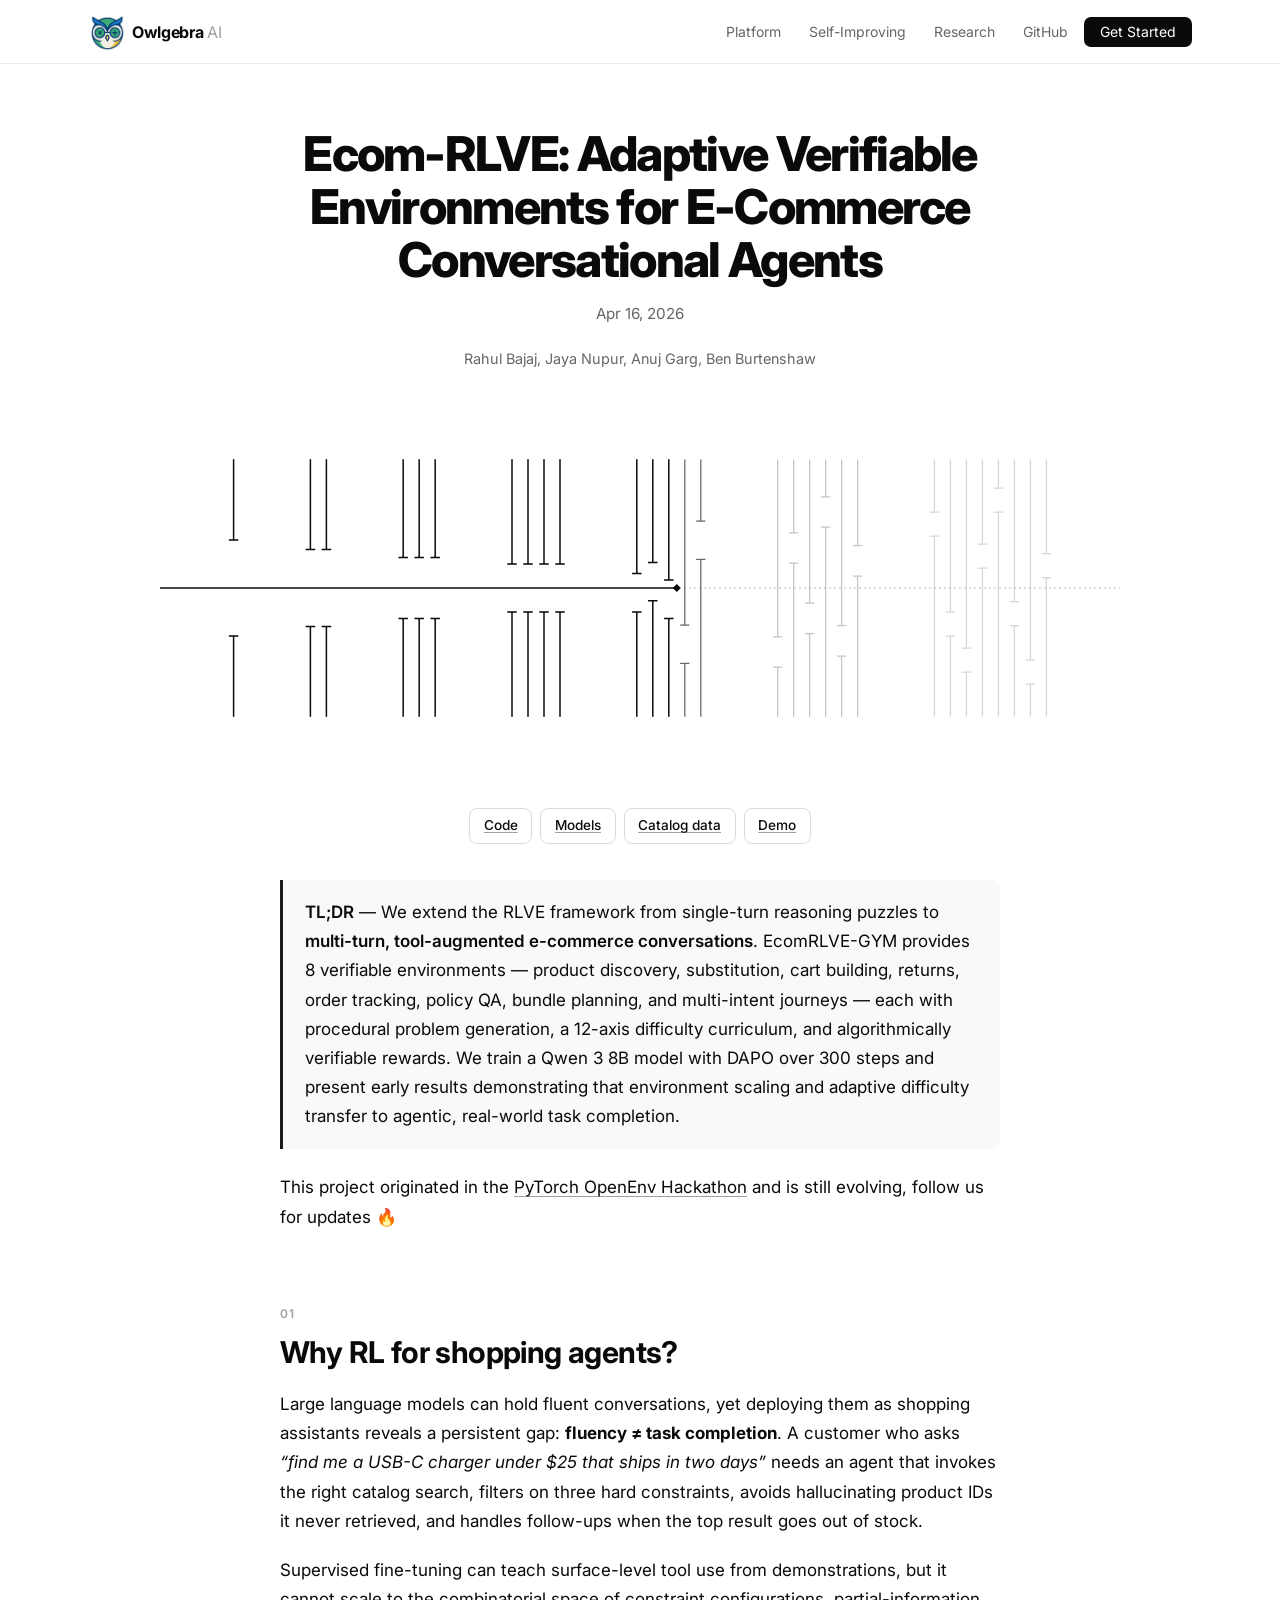
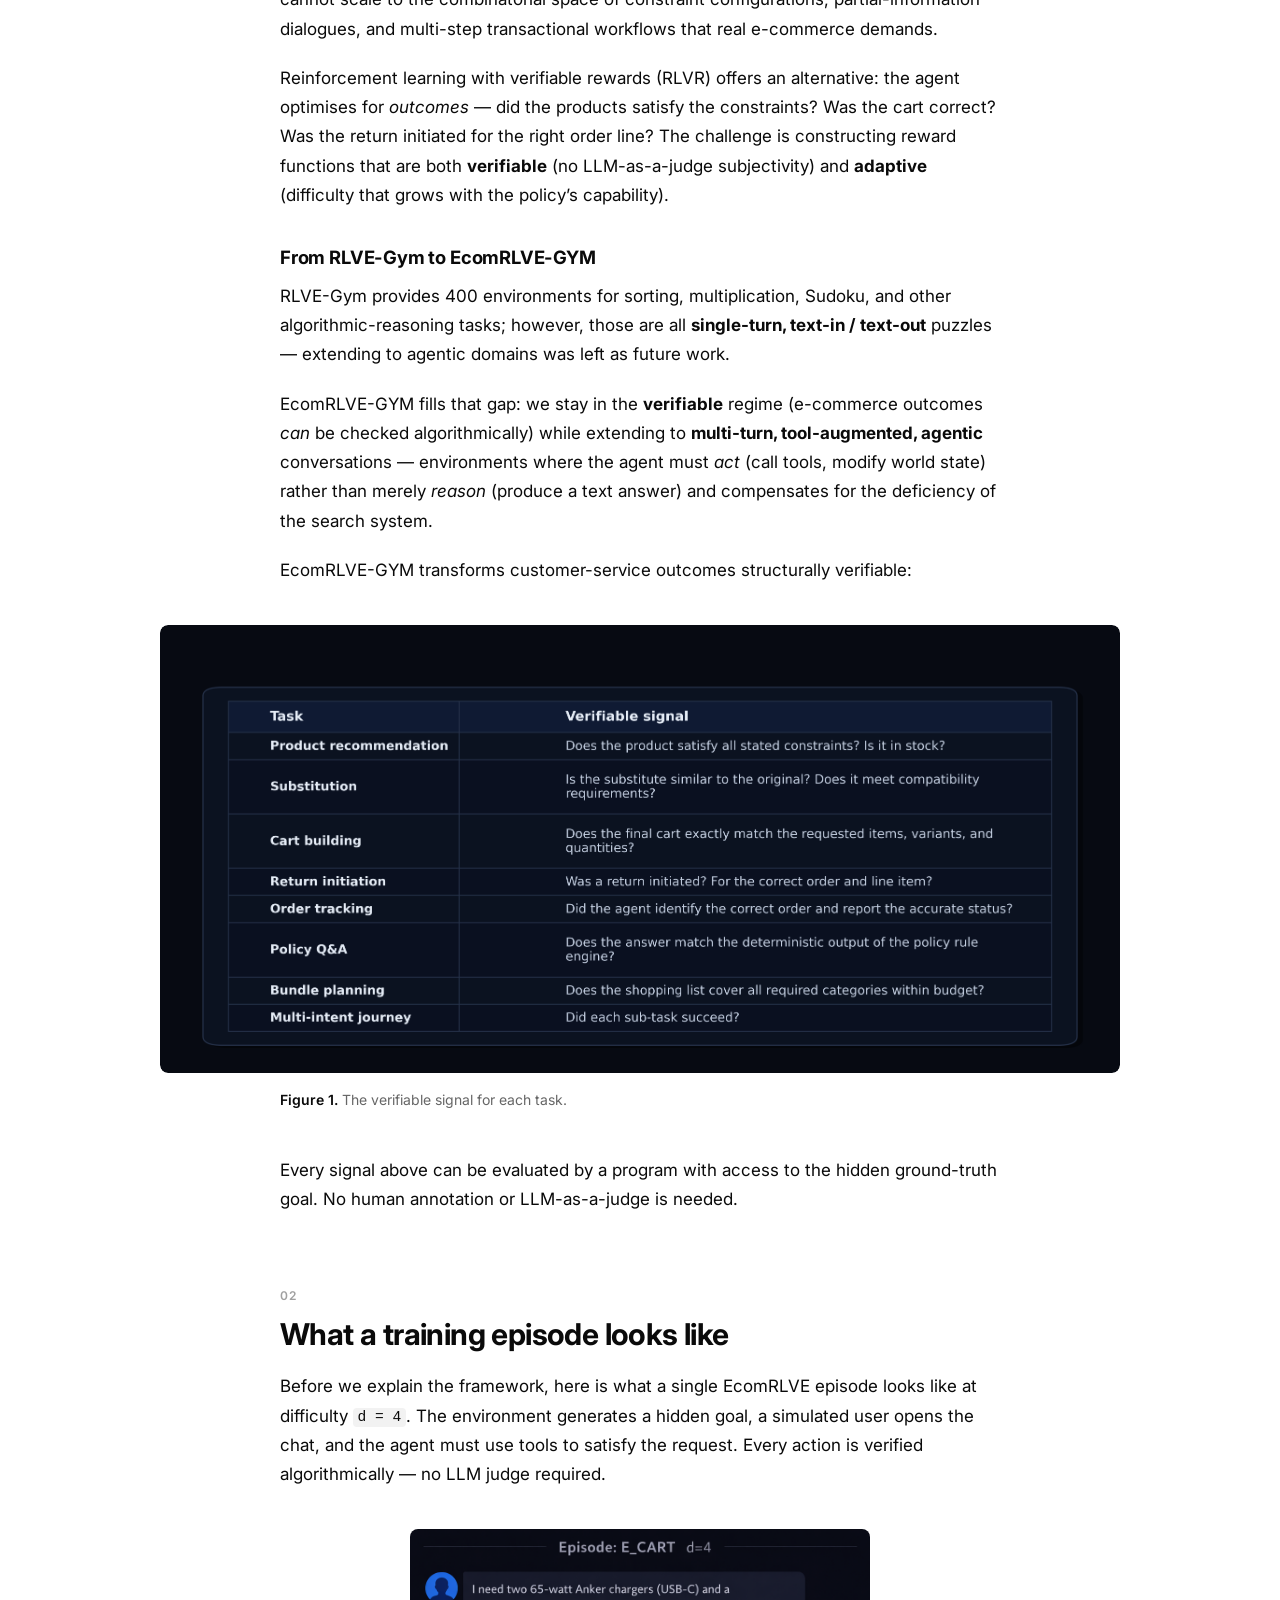
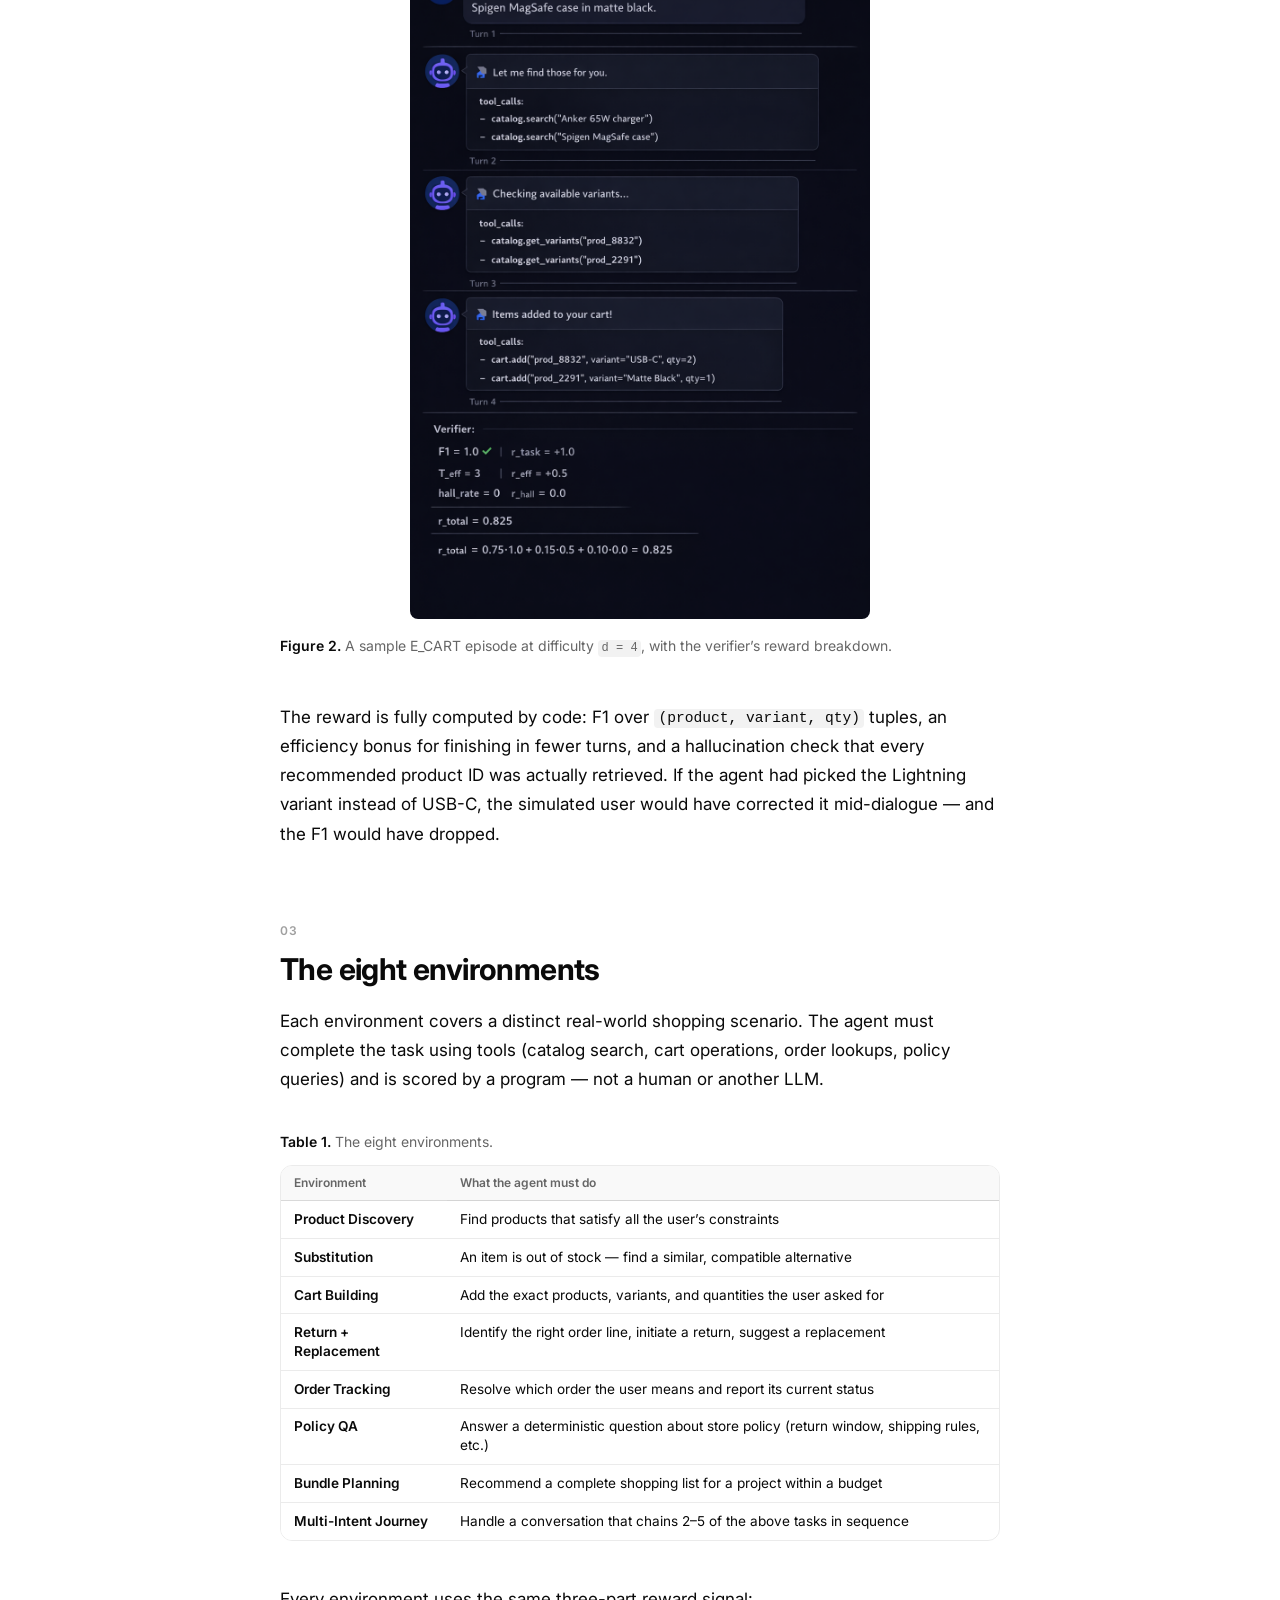
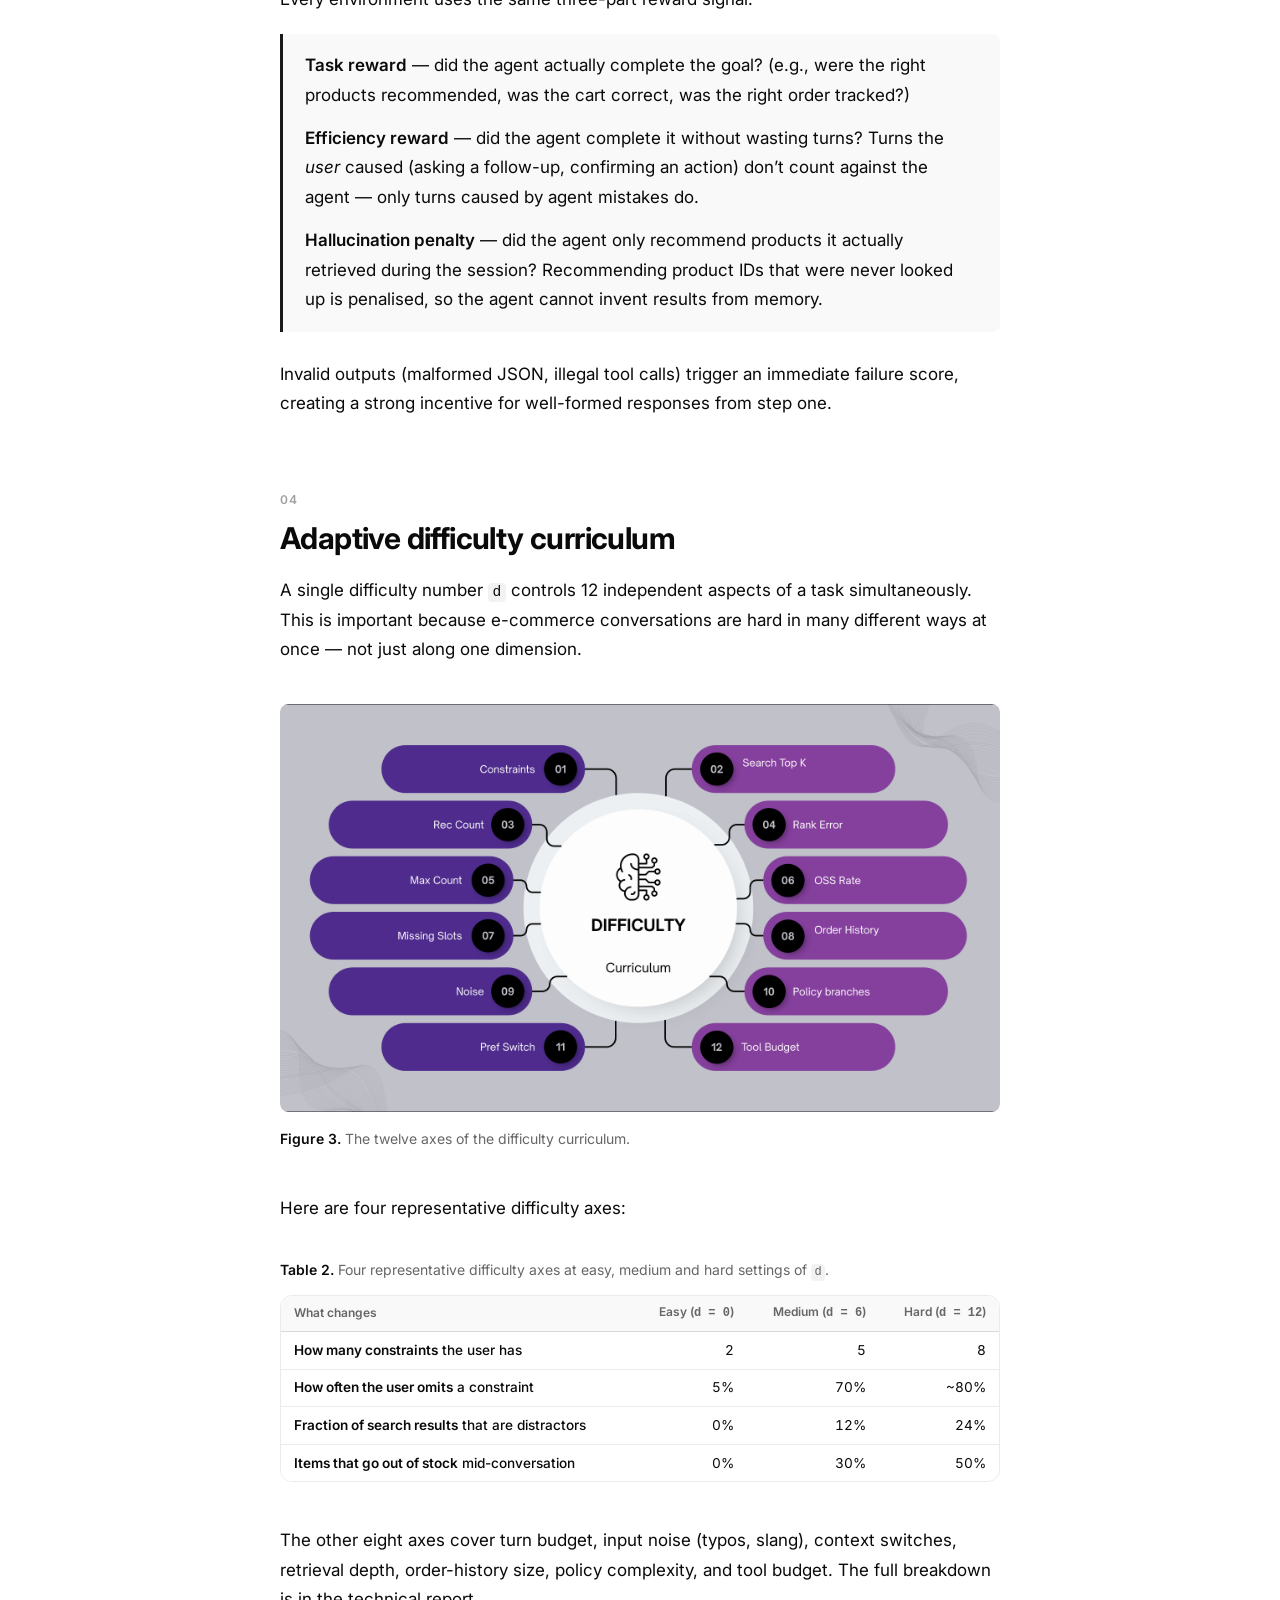
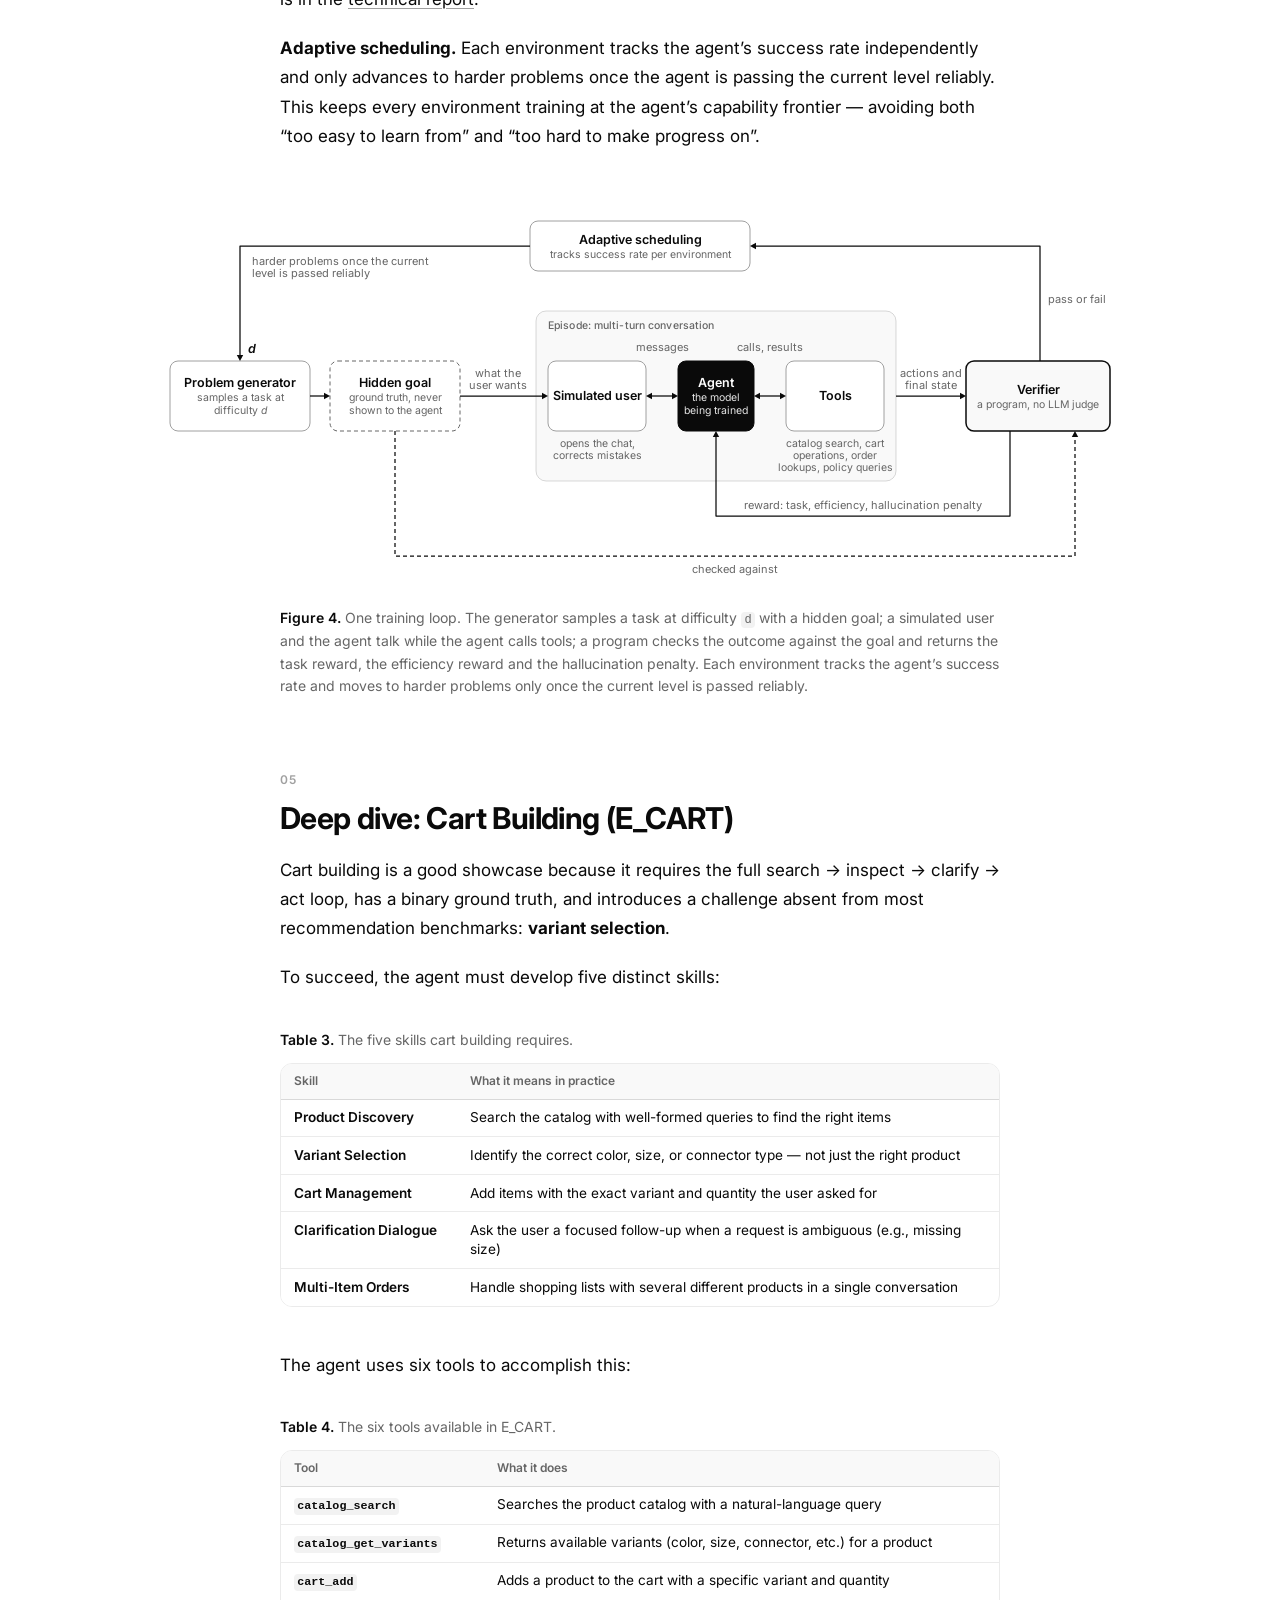
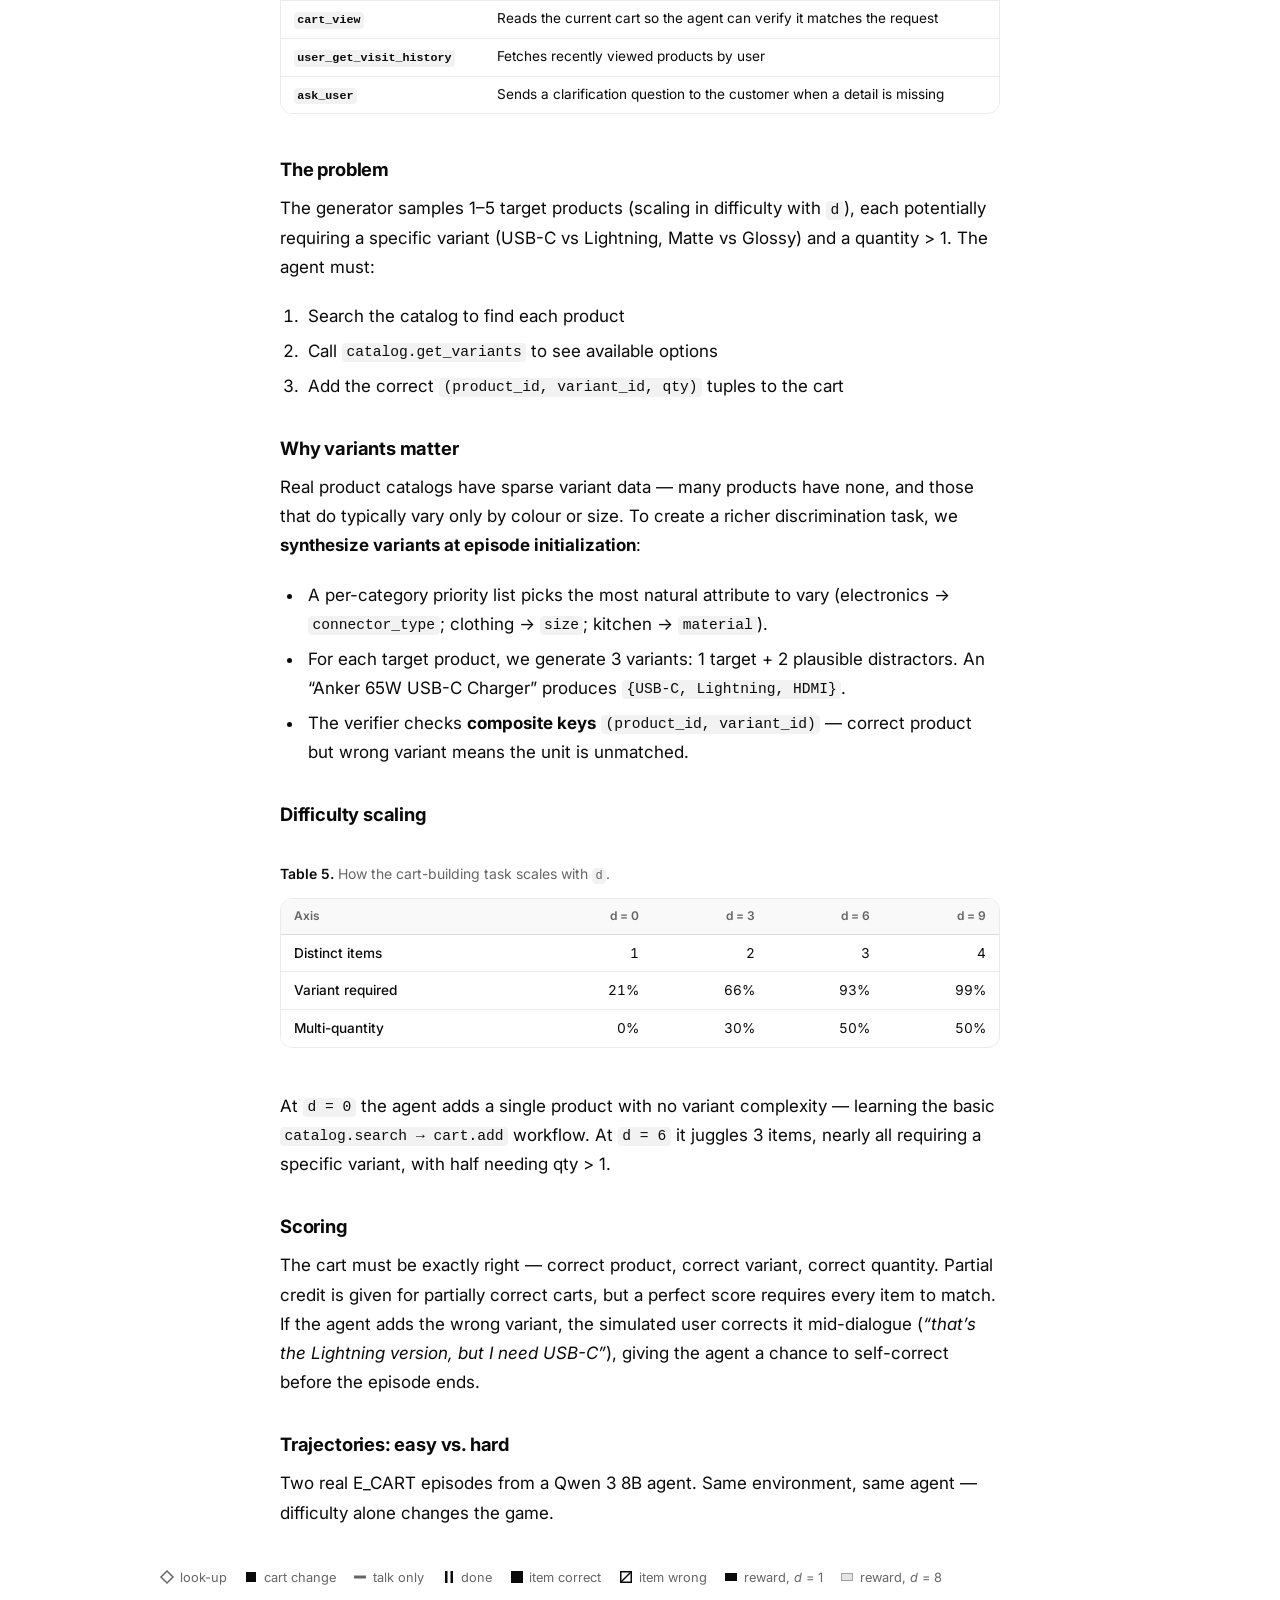
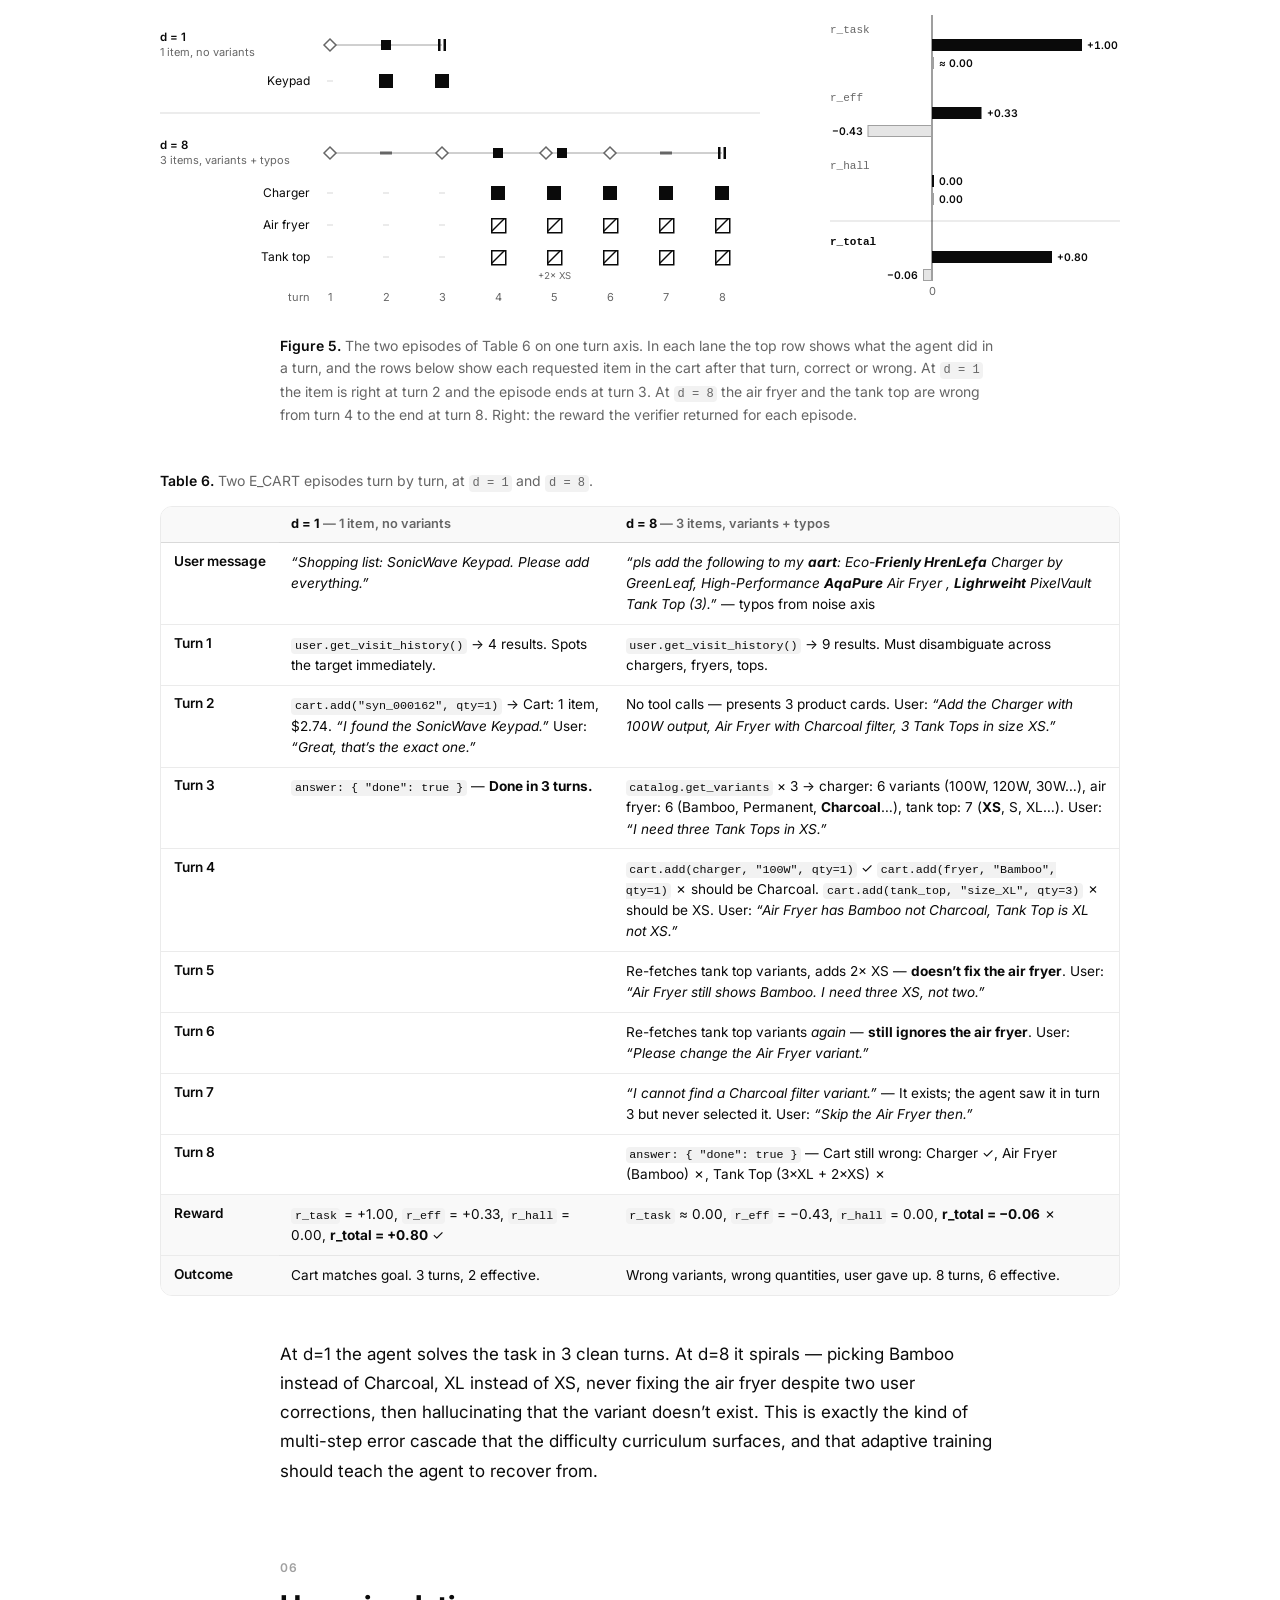
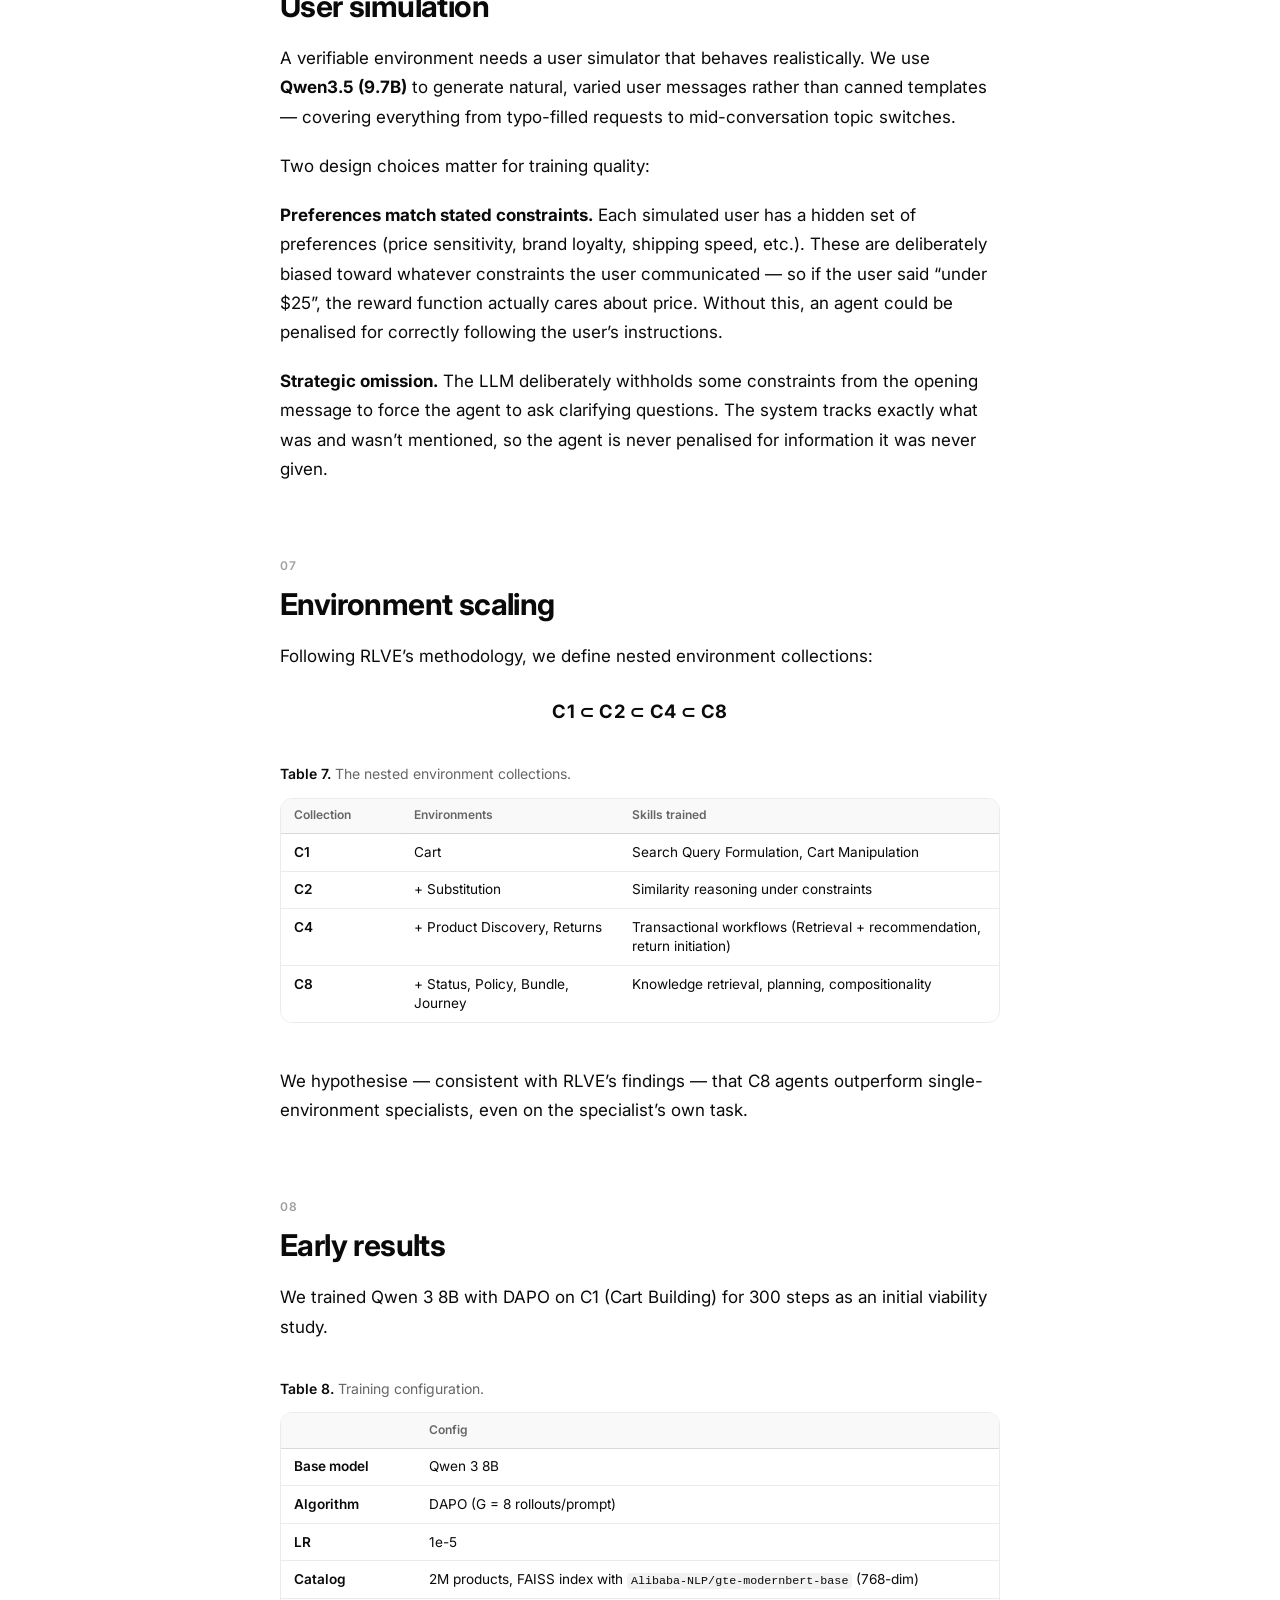
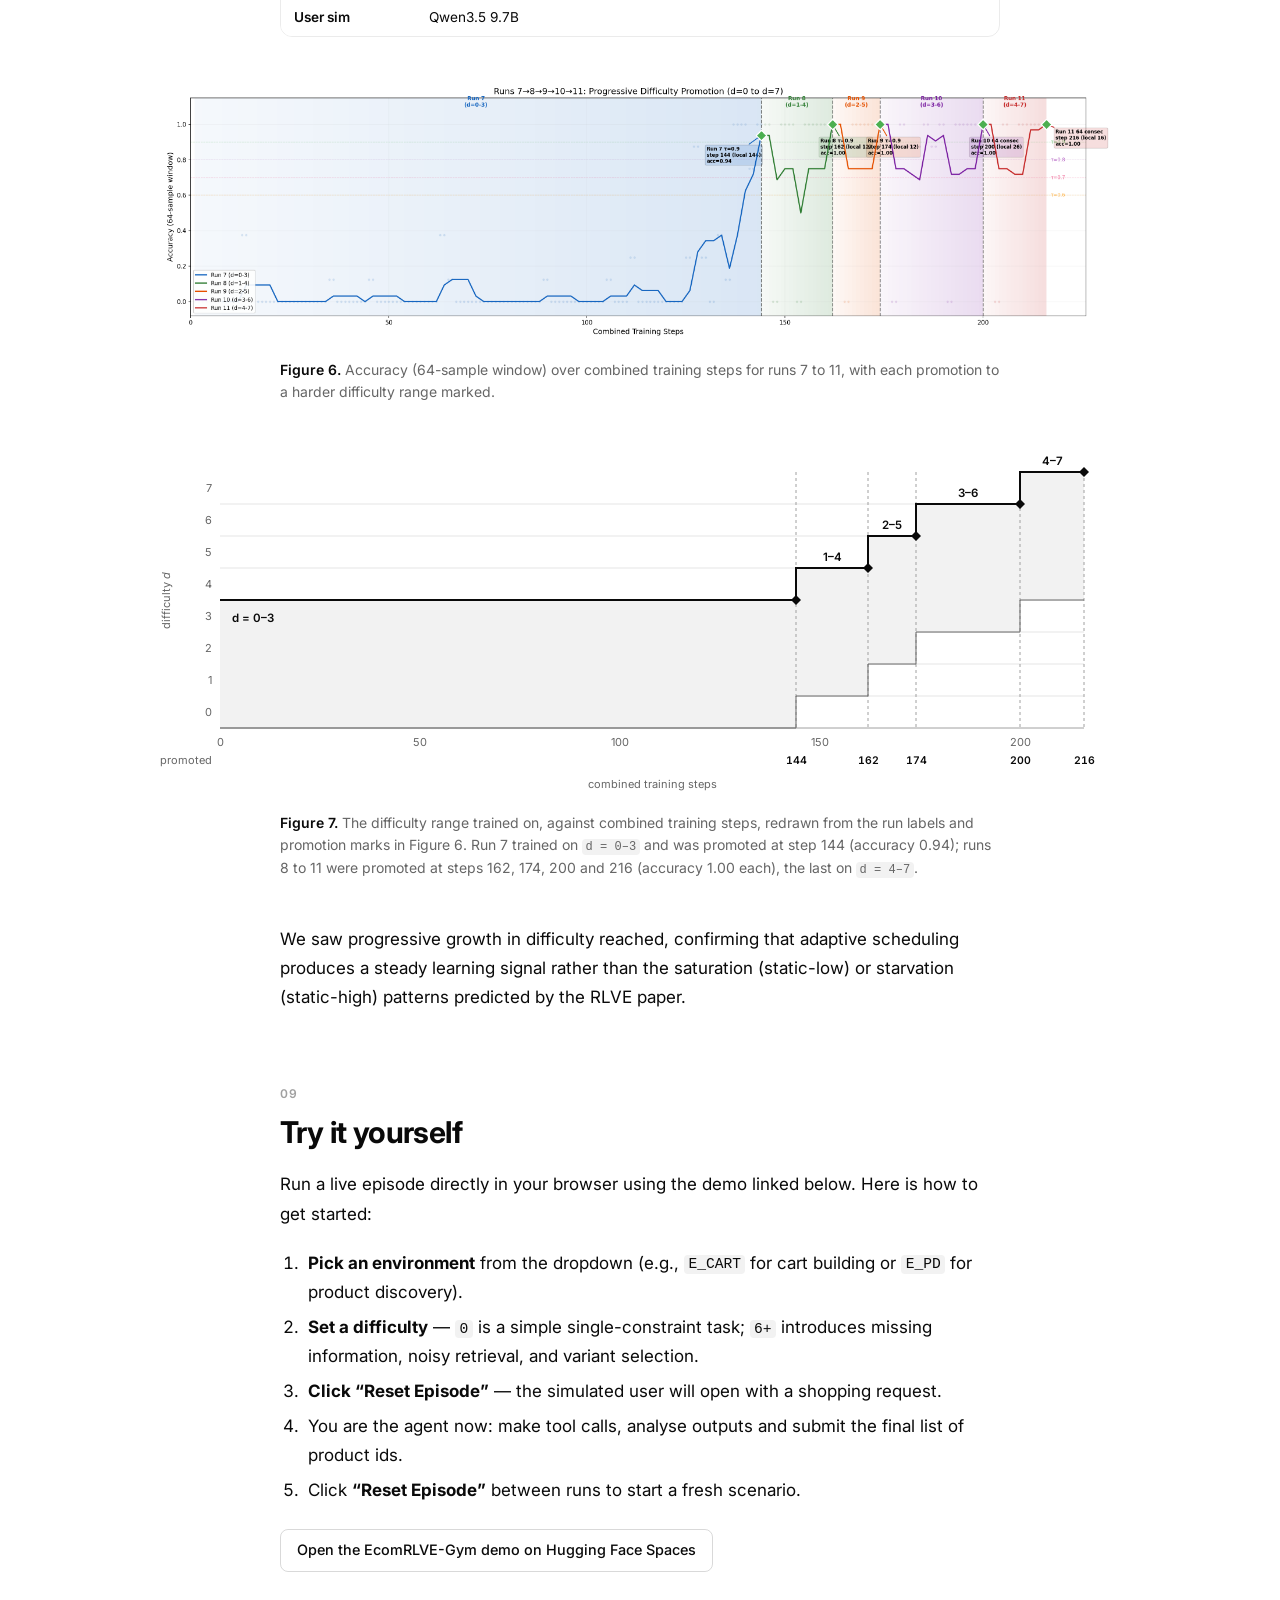
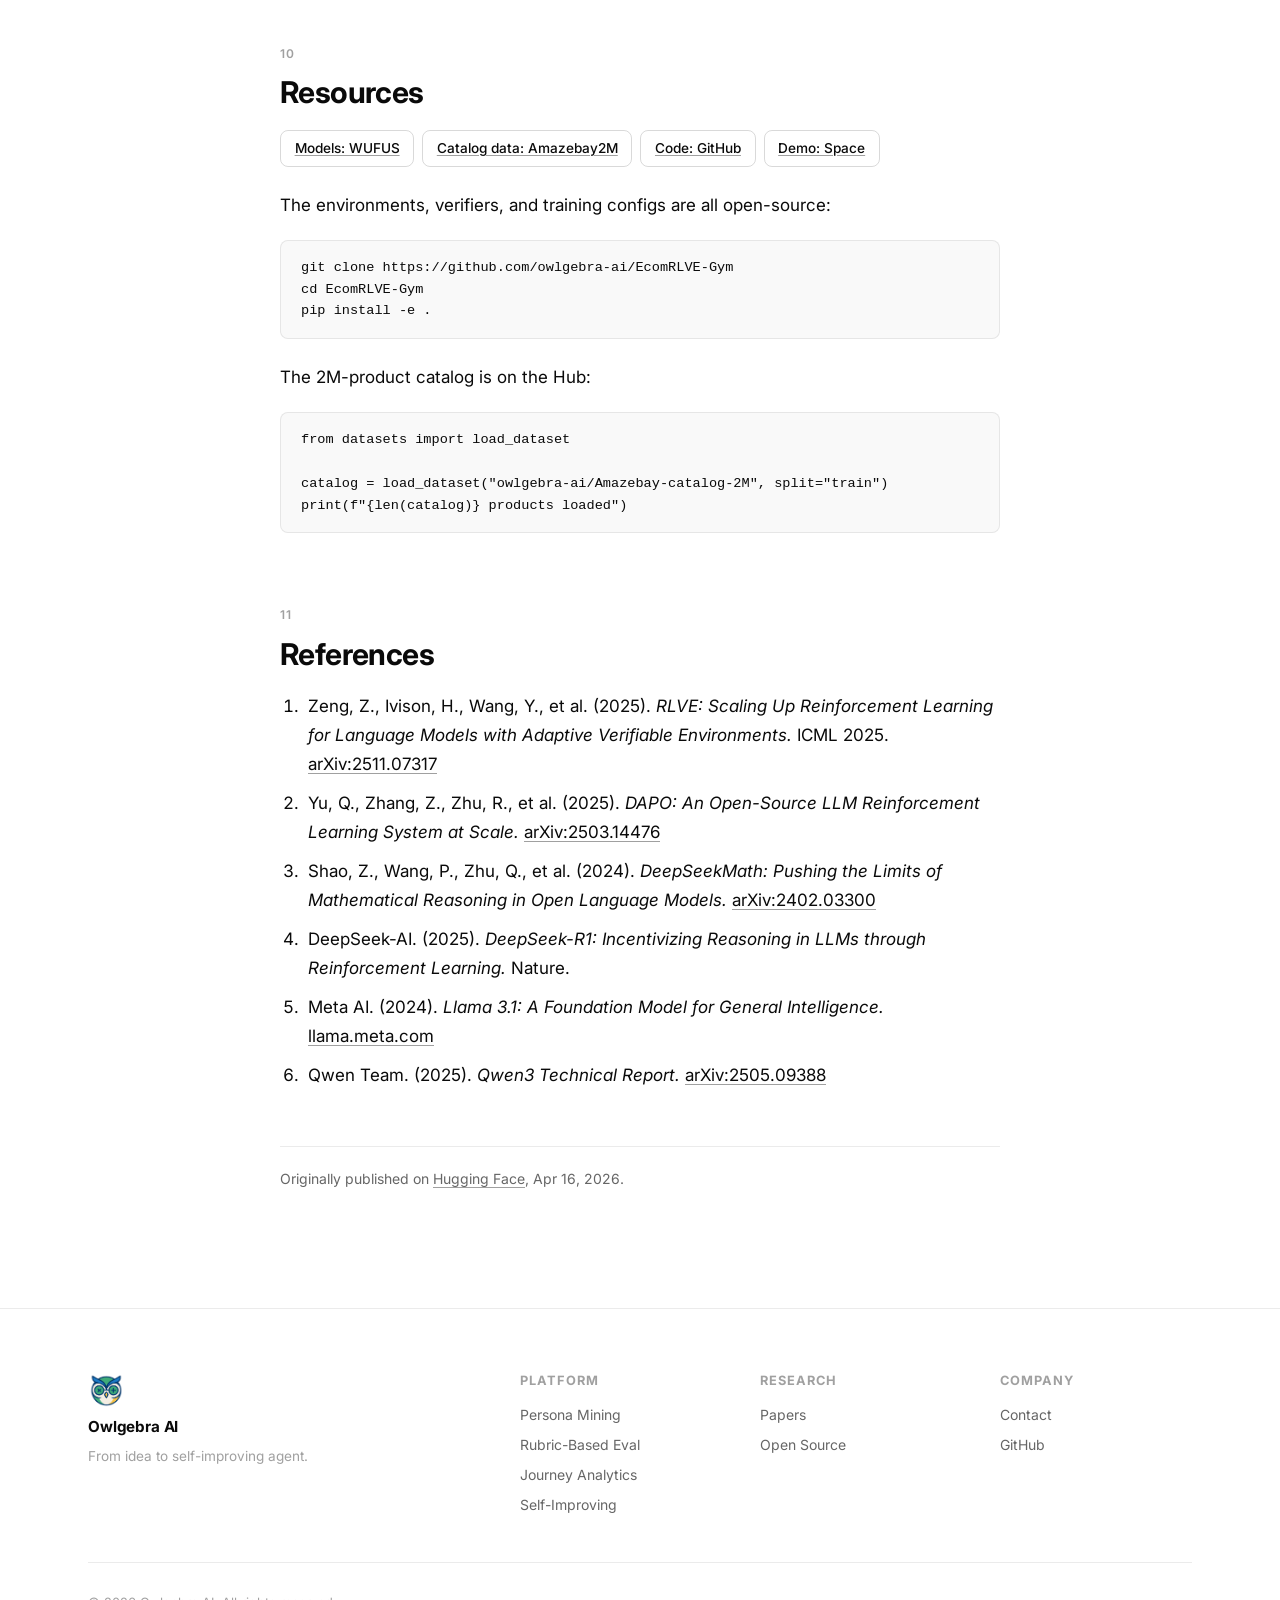
==== blog/ecom-rlve/index.html @ 2197d969 "Add posts for RexBERT, RexRerankers and Ecom-RLVE The three articles previously published on Hugging" ====
<!DOCTYPE html>
<html lang="en">
<head>
  <meta charset="UTF-8" />
  <meta name="viewport" content="width=device-width, initial-scale=1.0" />
  <title>Ecom-RLVE: Adaptive Verifiable Environments for E-Commerce Conversational Agents · Owlgebra AI</title>
  <meta name="description" content="EcomRLVE-GYM extends the RLVE framework to multi-turn, tool-augmented e-commerce conversations: 8 verifiable environments, each with procedural problem generation, a 12-axis difficulty curriculum, and algorithmically verifiable rewards." />
  <link rel="canonical" href="https://owlgebra.ai/blog/ecom-rlve/" />
  <meta property="og:type" content="article" />
  <meta property="og:site_name" content="Owlgebra AI" />
  <meta property="og:title" content="Ecom-RLVE: Adaptive Verifiable Environments for E-Commerce Conversational Agents" />
  <meta property="og:description" content="EcomRLVE-GYM extends the RLVE framework to multi-turn, tool-augmented e-commerce conversations: 8 verifiable environments, each with procedural problem generation, a 12-axis difficulty curriculum, and algorithmically verifiable rewards." />
  <meta property="og:url" content="https://owlgebra.ai/blog/ecom-rlve/" />
  <meta property="og:image" content="https://owlgebra.ai/assets/logo.png" />
  <meta property="article:published_time" content="2026-04-16" />
  <meta name="twitter:card" content="summary" />
  <meta name="author" content="Rahul Bajaj, Jaya Nupur, Anuj Garg, Ben Burtenshaw" />
  <link rel="preconnect" href="https://fonts.googleapis.com" />
  <link rel="preconnect" href="https://fonts.gstatic.com" crossorigin />
  <link href="https://fonts.googleapis.com/css2?family=Inter:wght@300;400;500;600;700&amp;display=swap" rel="stylesheet" />
  <link rel="stylesheet" href="../../css/style.css" />
  <link rel="stylesheet" href="../../css/post.css" />
  <link rel="stylesheet" href="post.css" />
</head>
<body class="post-page">

  <nav class="nav" id="nav">
    <div class="nav__inner">
      <a href="../../" class="nav__logo" aria-label="Owlgebra AI home">
        <img src="../../assets/logo.png" alt="Owlgebra AI" class="nav__logo-img" />
        <span class="nav__logo-text">Owlgebra <span class="nav__logo-accent">AI</span></span>
      </a>
      <button class="nav__toggle" id="navToggle" aria-label="Toggle navigation" aria-expanded="false">
        <span></span><span></span><span></span>
      </button>
      <ul class="nav__links" id="navLinks">
        <li><a href="../../#platform">Platform</a></li>
        <li><a href="../../#self-improving">Self-Improving</a></li>
        <li><a href="../../#research">Research</a></li>
        <li><a href="https://github.com/owlgebra-ai" target="_blank" rel="noopener">GitHub</a></li>
        <li><a href="../../#contact" class="nav__cta">Get Started</a></li>
      </ul>
    </div>
  </nav>

  <main class="post" id="top">
    <header class="post__header post__header--lead">
      <h1 class="post__title">Ecom-RLVE: Adaptive Verifiable Environments for E-Commerce Conversational Agents</h1>
      <p class="post__date">Apr 16, 2026</p>
      <p class="post__byline">Rahul Bajaj, Jaya Nupur, Anuj Garg, Ben Burtenshaw</p>
    </header>

    <div class="post-cover wide"><svg class="cover-svg cover-svg--wide" viewBox="0 0 1200 460" role="img" aria-label="Artwork: a thread runs through a row of gates, each a set of pins with one gap. It has passed the gates whose gaps all line up and is stopped at the first pin of the next gate that does not. The gates ahead have more pins and narrower gaps." data-layout="{&quot;line&quot;:230,&quot;top&quot;:70,&quot;bottom&quot;:390,&quot;s&quot;:20,&quot;sep&quot;:96,&quot;cap&quot;:5,&quot;tip&quot;:5,&quot;lo&quot;:110,&quot;hi&quot;:350,&quot;home&quot;:596,&quot;play&quot;:4,&quot;n&quot;:[1,2,3,4,5,6,8,10,12],&quot;g&quot;:[120,96,76,60,48,38,30,24,20],&quot;gates&quot;:[[230],[230,230],[230,230,230],[230,230,230,230],[236,222,244,300,172],[310,180,268,135,296,196],[150,275,320,190,120,262,335,202],[300,160,250,120,330,195,280,140,315,175]],&quot;fade&quot;:[0.6,0.42,0.28,0.2],&quot;seed&quot;:7}"><defs><clipPath id="gt-clip-wide"><rect width="1200" height="460"/></clipPath></defs><g clip-path="url(#gt-clip-wide)"><g class="gt-scene"><path class="gt-ahead" d="M655,230H1200"/><g class="gt-gates"><g class="gt-gate"><path class="gt-pin gt-pin--passed" d="M92,70V170M87,170h10M92,290V390M87,290h10"/></g><g class="gt-gate"><path class="gt-pin gt-pin--passed" d="M188,70V182M183,182h10M188,278V390M183,278h10"/><path class="gt-pin gt-pin--passed" d="M208,70V182M203,182h10M208,278V390M203,278h10"/></g><g class="gt-gate"><path class="gt-pin gt-pin--passed" d="M304,70V192M299,192h10M304,268V390M299,268h10"/><path class="gt-pin gt-pin--passed" d="M324,70V192M319,192h10M324,268V390M319,268h10"/><path class="gt-pin gt-pin--passed" d="M344,70V192M339,192h10M344,268V390M339,268h10"/></g><g class="gt-gate"><path class="gt-pin gt-pin--passed" d="M440,70V200M435,200h10M440,260V390M435,260h10"/><path class="gt-pin gt-pin--passed" d="M460,70V200M455,200h10M460,260V390M455,260h10"/><path class="gt-pin gt-pin--passed" d="M480,70V200M475,200h10M480,260V390M475,260h10"/><path class="gt-pin gt-pin--passed" d="M500,70V200M495,200h10M500,260V390M495,260h10"/></g><g class="gt-gate"><path class="gt-pin gt-pin--set" d="M596,70V212M591,212h10M596,260V390M591,260h10"/><path class="gt-pin gt-pin--set" d="M616,70V198M611,198h10M616,246V390M611,246h10"/><path class="gt-pin gt-pin--set" d="M636,70V220M631,220h10M636,268V390M631,268h10"/><path class="gt-pin gt-pin--open" d="M656,70V276M651,276h10M656,324V390M651,324h10"/><path class="gt-pin gt-pin--open" d="M676,70V148M671,148h10M676,196V390M671,196h10"/></g><g class="gt-gate" opacity="0.60"><path class="gt-pin gt-pin--ahead" d="M772,70V291M767,291h10M772,329V390M767,329h10"/><path class="gt-pin gt-pin--ahead" d="M792,70V161M787,161h10M792,199V390M787,199h10"/><path class="gt-pin gt-pin--ahead" d="M812,70V249M807,249h10M812,287V390M807,287h10"/><path class="gt-pin gt-pin--ahead" d="M832,70V116M827,116h10M832,154V390M827,154h10"/><path class="gt-pin gt-pin--ahead" d="M852,70V277M847,277h10M852,315V390M847,315h10"/><path class="gt-pin gt-pin--ahead" d="M872,70V177M867,177h10M872,215V390M867,215h10"/></g><g class="gt-gate" opacity="0.42"><path class="gt-pin gt-pin--ahead" d="M968,70V135M963,135h10M968,165V390M963,165h10"/><path class="gt-pin gt-pin--ahead" d="M988,70V260M983,260h10M988,290V390M983,290h10"/><path class="gt-pin gt-pin--ahead" d="M1008,70V305M1003,305h10M1008,335V390M1003,335h10"/><path class="gt-pin gt-pin--ahead" d="M1028,70V175M1023,175h10M1028,205V390M1023,205h10"/><path class="gt-pin gt-pin--ahead" d="M1048,70V105M1043,105h10M1048,135V390M1043,135h10"/><path class="gt-pin gt-pin--ahead" d="M1068,70V247M1063,247h10M1068,277V390M1063,277h10"/><path class="gt-pin gt-pin--ahead" d="M1088,70V320M1083,320h10M1088,350V390M1083,350h10"/><path class="gt-pin gt-pin--ahead" d="M1108,70V187M1103,187h10M1108,217V390M1103,217h10"/></g><g class="gt-gate" display="none" opacity="0.28"><path class="gt-pin gt-pin--ahead" d="M1204,70V288M1199,288h10M1204,312V390M1199,312h10"/><path class="gt-pin gt-pin--ahead" d="M1224,70V148M1219,148h10M1224,172V390M1219,172h10"/><path class="gt-pin gt-pin--ahead" d="M1244,70V238M1239,238h10M1244,262V390M1239,262h10"/><path class="gt-pin gt-pin--ahead" d="M1264,70V108M1259,108h10M1264,132V390M1259,132h10"/><path class="gt-pin gt-pin--ahead" d="M1284,70V318M1279,318h10M1284,342V390M1279,342h10"/><path class="gt-pin gt-pin--ahead" d="M1304,70V183M1299,183h10M1304,207V390M1299,207h10"/><path class="gt-pin gt-pin--ahead" d="M1324,70V268M1319,268h10M1324,292V390M1319,292h10"/><path class="gt-pin gt-pin--ahead" d="M1344,70V128M1339,128h10M1344,152V390M1339,152h10"/><path class="gt-pin gt-pin--ahead" d="M1364,70V303M1359,303h10M1364,327V390M1359,327h10"/><path class="gt-pin gt-pin--ahead" d="M1384,70V163M1379,163h10M1384,187V390M1379,187h10"/></g></g><path class="gt-thread" d="M0,230H646"/><path class="gt-tip" d="M-5,0l5,-5l5,5l-5,5z" transform="translate(646 230)"/></g></g></svg><svg class="cover-svg cover-svg--narrow" viewBox="0 0 400 340" role="img" aria-label="Artwork: a thread runs through a row of gates, each a set of pins with one gap. It has passed the gates whose gaps all line up and is stopped at the first pin of the next gate that does not. The gates ahead have more pins and narrower gaps." data-layout="{&quot;line&quot;:170,&quot;top&quot;:50,&quot;bottom&quot;:290,&quot;s&quot;:16,&quot;sep&quot;:48,&quot;cap&quot;:4,&quot;tip&quot;:4,&quot;lo&quot;:82,&quot;hi&quot;:258,&quot;home&quot;:136,&quot;play&quot;:2,&quot;n&quot;:[1,2,3,4,5,6,8,10,12],&quot;g&quot;:[104,88,72,60,50,44,40,38,36],&quot;gates&quot;:[[170],[170,170],[176,158,222],[118,214,132,228],[216,120,206,104,232],[214,122,196,100,208,134]],&quot;fade&quot;:[0.6,0.42,0.28,0.2],&quot;seed&quot;:7}"><defs><clipPath id="gt-clip-narrow"><rect width="400" height="340"/></clipPath></defs><g clip-path="url(#gt-clip-narrow)"><g class="gt-scene"><path class="gt-ahead" d="M168,170H400"/><g class="gt-gates"><g class="gt-gate"><path class="gt-pin gt-pin--passed" d="M24,50V118M20,118h8M24,222V290M20,222h8"/></g><g class="gt-gate"><path class="gt-pin gt-pin--passed" d="M72,50V126M68,126h8M72,214V290M68,214h8"/><path class="gt-pin gt-pin--passed" d="M88,50V126M84,126h8M88,214V290M84,214h8"/></g><g class="gt-gate"><path class="gt-pin gt-pin--set" d="M136,50V140M132,140h8M136,212V290M132,212h8"/><path class="gt-pin gt-pin--set" d="M152,50V122M148,122h8M152,194V290M148,194h8"/><path class="gt-pin gt-pin--open" d="M168,50V186M164,186h8M168,258V290M164,258h8"/></g><g class="gt-gate" opacity="0.60"><path class="gt-pin gt-pin--ahead" d="M216,50V88M212,88h8M216,148V290M212,148h8"/><path class="gt-pin gt-pin--ahead" d="M232,50V184M228,184h8M232,244V290M228,244h8"/><path class="gt-pin gt-pin--ahead" d="M248,50V102M244,102h8M248,162V290M244,162h8"/><path class="gt-pin gt-pin--ahead" d="M264,50V198M260,198h8M264,258V290M260,258h8"/></g><g class="gt-gate" opacity="0.42"><path class="gt-pin gt-pin--ahead" d="M312,50V191M308,191h8M312,241V290M308,241h8"/><path class="gt-pin gt-pin--ahead" d="M328,50V95M324,95h8M328,145V290M324,145h8"/><path class="gt-pin gt-pin--ahead" d="M344,50V181M340,181h8M344,231V290M340,231h8"/><path class="gt-pin gt-pin--ahead" d="M360,50V79M356,79h8M360,129V290M356,129h8"/><path class="gt-pin gt-pin--ahead" d="M376,50V207M372,207h8M376,257V290M372,257h8"/></g><g class="gt-gate" display="none" opacity="0.28"><path class="gt-pin gt-pin--ahead" d="M424,50V192M420,192h8M424,236V290M420,236h8"/><path class="gt-pin gt-pin--ahead" d="M440,50V100M436,100h8M440,144V290M436,144h8"/><path class="gt-pin gt-pin--ahead" d="M456,50V174M452,174h8M456,218V290M452,218h8"/><path class="gt-pin gt-pin--ahead" d="M472,50V78M468,78h8M472,122V290M468,122h8"/><path class="gt-pin gt-pin--ahead" d="M488,50V186M484,186h8M488,230V290M484,230h8"/><path class="gt-pin gt-pin--ahead" d="M504,50V112M500,112h8M504,156V290M500,156h8"/></g></g><path class="gt-thread" d="M0,170H160"/><path class="gt-tip" d="M-4,0l4,-4l4,4l-4,4z" transform="translate(160 170)"/></g></g></svg></div>

    <nav class="post__links post__links--lead" aria-label="Post resources">
      <a href="https://github.com/owlgebra-ai/EcomRLVE-Gym">Code</a>
      <a href="https://huggingface.co/collections/owlgebra-ai/wufus">Models</a>
      <a href="https://huggingface.co/datasets/owlgebra-ai/Amazebay-catalog-2M">Catalog data</a>
      <a href="https://huggingface.co/spaces/owlgebra-ai/EcomRLVE-Gym">Demo</a>
    </nav>

    <p class="tldr"><b>TL;DR</b> — We extend the RLVE framework from single-turn reasoning puzzles to
    <b>multi-turn, tool-augmented e-commerce conversations</b>. EcomRLVE-GYM provides 8 verifiable
    environments — product discovery, substitution, cart building, returns, order tracking, policy QA,
    bundle planning, and multi-intent journeys — each with procedural problem generation, a 12-axis
    difficulty curriculum, and algorithmically verifiable rewards. We train a Qwen 3 8B model with DAPO
    over 300 steps and present early results demonstrating that environment scaling and adaptive
    difficulty transfer to agentic, real-world task completion.</p>

    <p>This project originated in the
    <a href="https://cerebralvalley.ai/e/openenv-hackathon-sf">PyTorch OpenEnv Hackathon</a> and is still
    evolving, follow us for updates 🔥</p>

    <div class="section-label" aria-hidden="true">01</div>
    <h2 id="why-rl-for-shopping-agents">Why RL for shopping agents?</h2>

    <p>Large language models can hold fluent conversations, yet deploying them as shopping assistants
    reveals a persistent gap: <b>fluency ≠ task completion</b>. A customer who asks <i>“find me a USB-C
    charger under $25 that ships in two days”</i> needs an agent that invokes the right catalog search,
    filters on three hard constraints, avoids hallucinating product IDs it never retrieved, and handles
    follow-ups when the top result goes out of stock.</p>

    <p>Supervised fine-tuning can teach surface-level tool use from demonstrations, but it cannot scale
    to the combinatorial space of constraint configurations, partial-information dialogues, and
    multi-step transactional workflows that real e-commerce demands.</p>

    <p>Reinforcement learning with verifiable rewards (RLVR) offers an alternative: the agent optimises
    for <i>outcomes</i> — did the products satisfy the constraints? Was the cart correct? Was the return
    initiated for the right order line? The challenge is constructing reward functions that are both
    <b>verifiable</b> (no LLM-as-a-judge subjectivity) and <b>adaptive</b> (difficulty that grows with
    the policy’s capability).</p>

    <h3 id="from-rlve-gym-to-ecomrlve-gym">From RLVE-Gym to EcomRLVE-GYM</h3>

    <p>RLVE-Gym provides 400 environments for sorting, multiplication, Sudoku, and other
    algorithmic-reasoning tasks; however, those are all <b>single-turn, text-in / text-out</b> puzzles —
    extending to agentic domains was left as future work.</p>

    <p>EcomRLVE-GYM fills that gap: we stay in the <b>verifiable</b> regime (e-commerce outcomes
    <i>can</i> be checked algorithmically) while extending to <b>multi-turn, tool-augmented, agentic</b>
    conversations — environments where the agent must <i>act</i> (call tools, modify world state) rather
    than merely <i>reason</i> (produce a text answer) and compensates for the deficiency of the search
    system.</p>

    <p>EcomRLVE-GYM transforms customer-service outcomes structurally verifiable:</p>

    <figure class="fig fig-scroll wide" id="figure-1" style="--fig-min: 720px">
      <div class="fig-scroll__wrap" role="region" aria-label="Figure 1" tabindex="0">
      <img src="img/verifiable-signals.png" width="4110" height="1919" loading="lazy"
        alt="Table of tasks and their verifiable signals. Product recommendation: does the product satisfy all stated constraints, and is it in stock? Substitution: is the substitute similar to the original, and does it meet compatibility requirements? Cart building: does the final cart exactly match the requested items, variants, and quantities? Return initiation: was a return initiated, for the correct order and line item? Order tracking: did the agent identify the correct order and report the accurate status? Policy Q&amp;A: does the answer match the deterministic output of the policy rule engine? Bundle planning: does the shopping list cover all required categories within budget? Multi-intent journey: did each sub-task succeed?" />
      </div>
      <figcaption><b>Figure 1.</b> The verifiable signal for each task.</figcaption>
    </figure>

    <p>Every signal above can be evaluated by a program with access to the hidden ground-truth goal. No
    human annotation or LLM-as-a-judge is needed.</p>

    <div class="section-label" aria-hidden="true">02</div>
    <h2 id="what-a-training-episode-looks-like">What a training episode looks like</h2>

    <p>Before we explain the framework, here is what a single EcomRLVE episode looks like at difficulty
    <code>d = 4</code>. The environment generates a hidden goal, a simulated user opens the chat, and the
    agent must use tools to satisfy the request. Every action is verified algorithmically — no LLM judge
    required.</p>

    <figure class="fig fig--portrait" id="figure-2">
      <img src="img/sample-episode-cart-d4.png" width="1024" height="1536" loading="lazy"
        alt="Sample episode, E_CART at d = 4. Turn 1, user: “I need two 65-watt Anker chargers (USB-C) and a Spigen MagSafe case in matte black.” Turn 2, agent: “Let me find those for you”, calling catalog.search for “Anker 65W charger” and for “Spigen MagSafe case”. Turn 3, agent: “Checking available variants”, calling catalog.get_variants for prod_8832 and prod_2291. Turn 4, agent: “Items added to your cart!”, calling cart.add for prod_8832 with variant USB-C and quantity 2, and for prod_2291 with variant Matte Black and quantity 1. Verifier: F1 = 1.0, r_task = +1.0; T_eff = 3, r_eff = +0.5; hall_rate = 0, r_hall = 0.0; r_total = 0.75 × 1.0 + 0.15 × 0.5 + 0.10 × 0.0 = 0.825." />
      <figcaption><b>Figure 2.</b> A sample E_CART episode at difficulty <code>d = 4</code>, with the
      verifier’s reward breakdown.</figcaption>
    </figure>

    <p>The reward is fully computed by code: F1 over <code>(product, variant, qty)</code> tuples, an
    efficiency bonus for finishing in fewer turns, and a hallucination check that every recommended
    product ID was actually retrieved. If the agent had picked the Lightning variant instead of USB-C,
    the simulated user would have corrected it mid-dialogue — and the F1 would have dropped.</p>

    <div class="section-label" aria-hidden="true">03</div>
    <h2 id="the-eight-environments">The eight environments</h2>

    <p>Each environment covers a distinct real-world shopping scenario. The agent must complete the task
    using tools (catalog search, cart operations, order lookups, policy queries) and is scored by a
    program — not a human or another LLM.</p>

    <div class="table-block table-block--text" id="table-1"><p class="table-caption" id="table-1-cap"><b>Table 1.</b> The eight environments.</p>
      <div class="table-wrap" role="region" aria-labelledby="table-1-cap" tabindex="0"><table>
        <thead><tr><th scope="col" class="l">Environment</th><th scope="col" class="l">What the agent must do</th></tr></thead>
        <tbody>
          <tr><th scope="row">Product Discovery</th><td>Find products that satisfy all the user’s constraints</td></tr>
          <tr><th scope="row">Substitution</th><td>An item is out of stock — find a similar, compatible alternative</td></tr>
          <tr><th scope="row">Cart Building</th><td>Add the exact products, variants, and quantities the user asked for</td></tr>
          <tr><th scope="row">Return + Replacement</th><td>Identify the right order line, initiate a return, suggest a replacement</td></tr>
          <tr><th scope="row">Order Tracking</th><td>Resolve which order the user means and report its current status</td></tr>
          <tr><th scope="row">Policy QA</th><td>Answer a deterministic question about store policy (return window, shipping rules, etc.)</td></tr>
          <tr><th scope="row">Bundle Planning</th><td>Recommend a complete shopping list for a project within a budget</td></tr>
          <tr><th scope="row">Multi-Intent Journey</th><td>Handle a conversation that chains 2–5 of the above tasks in sequence</td></tr>
        </tbody>
      </table></div>
    </div>

    <p>Every environment uses the same three-part reward signal:</p>

    <ul class="highlights">
      <li><b>Task reward</b> — did the agent actually complete the goal? (e.g., were the right products
      recommended, was the cart correct, was the right order tracked?)</li>
      <li><b>Efficiency reward</b> — did the agent complete it without wasting turns? Turns the
      <i>user</i> caused (asking a follow-up, confirming an action) don’t count against the agent — only
      turns caused by agent mistakes do.</li>
      <li><b>Hallucination penalty</b> — did the agent only recommend products it actually retrieved
      during the session? Recommending product IDs that were never looked up is penalised, so the agent
      cannot invent results from memory.</li>
    </ul>

    <p>Invalid outputs (malformed JSON, illegal tool calls) trigger an immediate failure score, creating
    a strong incentive for well-formed responses from step one.</p>

    <div class="section-label" aria-hidden="true">04</div>
    <h2 id="adaptive-difficulty-curriculum">Adaptive difficulty curriculum</h2>

    <p>A single difficulty number <code>d</code> controls 12 independent aspects of a task
    simultaneously. This is important because e-commerce conversations are hard in many different ways at
    once — not just along one dimension.</p>

    <figure class="fig fig-scroll" id="figure-3" style="--fig-min: 560px">
      <div class="fig-scroll__wrap" role="region" aria-label="Figure 3" tabindex="0">
      <img src="img/difficulty-curriculum-axes.png" width="3440" height="1948" loading="lazy"
        alt="Diagram of the difficulty curriculum: a central circle labelled “Difficulty Curriculum” connected to twelve numbered axes. 01 Constraints, 02 Search Top K, 03 Rec Count, 04 Rank Error, 05 Max Count, 06 OSS Rate, 07 Missing Slots, 08 Order History, 09 Noise, 10 Policy branches, 11 Pref Switch, 12 Tool Budget." />
      </div>
      <figcaption><b>Figure 3.</b> The twelve axes of the difficulty curriculum.</figcaption>
    </figure>

    <p>Here are four representative difficulty axes:</p>

    <div class="table-block table-block--axes" id="table-2"><p class="table-caption" id="table-2-cap"><b>Table 2.</b> Four representative difficulty axes at easy, medium and hard settings of <code>d</code>.</p>
      <div class="table-wrap" role="region" aria-labelledby="table-2-cap" tabindex="0"><table>
        <thead><tr><th scope="col" class="l">What changes</th><th scope="col">Easy (<code>d = 0</code>)</th><th scope="col">Medium (<code>d = 6</code>)</th><th scope="col">Hard (<code>d = 12</code>)</th></tr></thead>
        <tbody>
          <tr><th scope="row"><b>How many constraints</b> the user has</th><td>2</td><td>5</td><td>8</td></tr>
          <tr><th scope="row"><b>How often the user omits</b> a constraint</th><td>5%</td><td>70%</td><td>~80%</td></tr>
          <tr><th scope="row"><b>Fraction of search results</b> that are distractors</th><td>0%</td><td>12%</td><td>24%</td></tr>
          <tr><th scope="row"><b>Items that go out of stock</b> mid-conversation</th><td>0%</td><td>30%</td><td>50%</td></tr>
        </tbody>
      </table></div>
    </div>

    <p>The other eight axes cover turn budget, input noise (typos, slang), context switches, retrieval
    depth, order-history size, policy complexity, and tool budget. The full breakdown is in the
    <a href="https://github.com/owlgebra-ai/EcomRLVE-Gym">technical report</a>.</p>

    <p><b>Adaptive scheduling.</b> Each environment tracks the agent’s success rate independently and
    only advances to harder problems once the agent is passing the current level reliably. This keeps
    every environment training at the agent’s capability frontier — avoiding both “too easy to learn
    from” and “too hard to make progress on”.</p>

    <figure class="fig er-loop wide" id="figure-4"><div class="fig-wide"><svg viewBox="0 0 960 400" role="img" aria-labelledby="f4w-t f4w-d"><title id="f4w-t">The training loop</title><desc id="f4w-d">The problem generator samples a task at difficulty d and its hidden goal. The hidden goal tells the simulated user what the user wants. Inside the episode, a multi-turn conversation, the simulated user and the agent exchange messages. The agent sends calls to the tools and gets results back. The episode’s actions and final state go to the verifier, a program with no LLM judge. The verifier checks them against the hidden goal, which the agent never sees. The verifier returns the reward to the agent: task reward, efficiency reward and hallucination penalty. The verifier reports pass or fail to adaptive scheduling, which tracks the success rate per environment. Adaptive scheduling sends the generator to harder problems, a higher d, once the current level is passed reliably.</desc><rect class="er-frame" x="376" y="120" width="360" height="170" rx="10"/><text class="er-frame-label" x="388" y="138">Episode: multi-turn conversation</text><g><title>Problem generator: samples a task at difficulty d</title><rect class="er-box" x="10" y="170" width="140" height="70" rx="8"/><text class="er-node" x="80" y="196" text-anchor="middle">Problem generator</text><text class="er-sub" x="80" y="210" text-anchor="middle">samples a task at</text><text class="er-sub" x="80" y="223" text-anchor="middle">difficulty <tspan font-style="italic">d</tspan></text></g><g><title>Hidden goal: ground truth, never shown to the agent</title><rect class="er-box er-box--goal" x="170" y="170" width="130" height="70" rx="8"/><text class="er-node" x="235" y="196" text-anchor="middle">Hidden goal</text><text class="er-sub" x="235" y="210" text-anchor="middle">ground truth, never</text><text class="er-sub" x="235" y="223" text-anchor="middle">shown to the agent</text></g><g><title>Simulated user: opens the chat, corrects mistakes</title><rect class="er-box" x="388" y="170" width="98" height="70" rx="8"/><text class="er-node" x="437" y="209" text-anchor="middle">Simulated user</text></g><text class="er-sub" x="437" y="256" text-anchor="middle">opens the chat,</text><text class="er-sub" x="437" y="268" text-anchor="middle">corrects mistakes</text><g><title>Agent: the model being trained</title><rect class="er-box er-box--agent" x="518" y="170" width="76" height="70" rx="8"/><text class="er-node er-node--inv" x="556" y="196" text-anchor="middle">Agent</text><text class="er-sub er-sub--inv" x="556" y="210" text-anchor="middle">the model</text><text class="er-sub er-sub--inv" x="556" y="223" text-anchor="middle">being trained</text></g><g><title>Tools: catalog search, cart operations, order lookups, policy queries</title><rect class="er-box" x="626" y="170" width="98" height="70" rx="8"/><text class="er-node" x="675" y="209" text-anchor="middle">Tools</text></g><text class="er-sub" x="675" y="256" text-anchor="middle">catalog search, cart</text><text class="er-sub" x="675" y="268" text-anchor="middle">operations, order</text><text class="er-sub" x="675" y="280" text-anchor="middle">lookups, policy queries</text><g><title>Verifier: a program, no LLM judge</title><rect class="er-box er-box--ver" x="806" y="170" width="144" height="70" rx="8"/><text class="er-node" x="878" y="202.5" text-anchor="middle">Verifier</text><text class="er-sub" x="878" y="216.5" text-anchor="middle">a program, no LLM judge</text></g><g><title>Adaptive scheduling: tracks success rate per environment</title><rect class="er-box" x="370" y="30" width="220" height="50" rx="8"/><text class="er-node" x="480" y="52.5" text-anchor="middle">Adaptive scheduling</text><text class="er-sub" x="480" y="66.5" text-anchor="middle">tracks success rate per environment</text></g><g><title>Problem generator to hidden goal</title><path class="er-edge" d="M150,205L166,205"/><path class="er-head" d="M170,205L164,201.8L164,208.2Z"/></g><g><title>Hidden goal to simulated user: what the user wants</title><path class="er-edge" d="M300,205L384,205"/><path class="er-head" d="M388,205L382,201.8L382,208.2Z"/></g><text class="er-elabel" x="338" y="186" text-anchor="middle">what the</text><text class="er-elabel" x="338" y="198" text-anchor="middle">user wants</text><g><title>Simulated user and agent: messages</title><path class="er-edge" d="M490,205L514,205"/><path class="er-head" d="M518,205L512,201.8L512,208.2Z"/><path class="er-head" d="M486,205L492,208.2L492,201.8Z"/></g><text class="er-elabel" x="502" y="160" text-anchor="middle">messages</text><g><title>Agent and tools: calls, results</title><path class="er-edge" d="M598,205L622,205"/><path class="er-head" d="M626,205L620,201.8L620,208.2Z"/><path class="er-head" d="M594,205L600,208.2L600,201.8Z"/></g><text class="er-elabel" x="610" y="160" text-anchor="middle">calls, results</text><g><title>Episode to verifier: actions and final state</title><path class="er-edge" d="M736,205L802,205"/><path class="er-head" d="M806,205L800,201.8L800,208.2Z"/></g><text class="er-elabel" x="771" y="186" text-anchor="middle">actions and</text><text class="er-elabel" x="771" y="198" text-anchor="middle">final state</text><g><title>Hidden goal to verifier: checked against</title><path class="er-edge er-edge--dash" d="M235,240L235,365L915,365L915,244"/><path class="er-head" d="M915,240L911.8,246L918.2,246Z"/></g><text class="er-elabel" x="575" y="382" text-anchor="middle">checked against</text><g><title>Verifier to agent: reward (task, efficiency, hallucination penalty)</title><path class="er-edge" d="M850,240L850,325L556,325L556,244"/><path class="er-head" d="M556,240L552.8,246L559.2,246Z"/></g><text class="er-elabel" x="703" y="318" text-anchor="middle">reward: task, efficiency, hallucination penalty</text><g><title>Verifier to adaptive scheduling: pass or fail</title><path class="er-edge" d="M880,170L880,55L594,55"/><path class="er-head" d="M590,55L596,58.2L596,51.8Z"/></g><text class="er-elabel" x="888" y="112">pass or fail</text><g><title>Adaptive scheduling to problem generator: harder problems once the current level is passed reliably</title><path class="er-edge" d="M370,55L80,55L80,166"/><path class="er-head" d="M80,170L83.2,164L76.8,164Z"/></g><text class="er-elabel" x="92" y="74" text-anchor="start">harder problems once the current</text><text class="er-elabel" x="92" y="86" text-anchor="start">level is passed reliably</text><text class="er-dlabel" x="88" y="162">d</text></svg></div><div class="fig-narrow"><svg class="er-sm" viewBox="0 0 400 560" role="img" aria-labelledby="f4n-t f4n-d"><title id="f4n-t">The training loop</title><desc id="f4n-d">The problem generator samples a task at difficulty d and its hidden goal. The hidden goal tells the simulated user what the user wants. Inside the episode, a multi-turn conversation, the simulated user and the agent exchange messages. The agent sends calls to the tools and gets results back. The episode’s actions and final state go to the verifier, a program with no LLM judge. The verifier checks them against the hidden goal, which the agent never sees. The verifier returns the reward to the agent: task reward, efficiency reward and hallucination penalty. The verifier reports pass or fail to adaptive scheduling, which tracks the success rate per environment. Adaptive scheduling sends the generator to harder problems, a higher d, once the current level is passed reliably.</desc><rect class="er-frame" x="24" y="160" width="352" height="180" rx="10"/><text class="er-frame-label" x="368" y="180" text-anchor="end">Episode: multi-turn conversation</text><g><title>Problem generator: samples a task at difficulty d</title><rect class="er-box" x="40" y="12" width="260" height="48" rx="8"/><text class="er-node" x="170" y="33" text-anchor="middle">Problem generator</text><text class="er-sub" x="170" y="49" text-anchor="middle">samples a task at difficulty <tspan font-style="italic">d</tspan></text></g><g><title>Hidden goal: ground truth, never shown to the agent</title><rect class="er-box er-box--goal" x="40" y="82" width="260" height="48" rx="8"/><text class="er-node" x="170" y="103" text-anchor="middle">Hidden goal</text><text class="er-sub" x="170" y="119" text-anchor="middle">ground truth, never shown to the agent</text></g><g><title>Simulated user: opens the chat, corrects mistakes</title><rect class="er-box" x="32" y="214" width="96" height="48" rx="8"/><text class="er-node" x="80" y="234.5" text-anchor="middle">Simulated</text><text class="er-node" x="80" y="250.5" text-anchor="middle">user</text></g><g><title>Agent: the model being trained</title><rect class="er-box er-box--agent" x="152" y="214" width="96" height="48" rx="8"/><text class="er-node er-node--inv" x="200" y="242.5" text-anchor="middle">Agent</text></g><g><title>Tools: catalog search, cart operations, order lookups, policy queries</title><rect class="er-box" x="272" y="214" width="96" height="48" rx="8"/><text class="er-node" x="320" y="242.5" text-anchor="middle">Tools</text></g><text class="er-sub" x="80" y="282" text-anchor="middle">opens the chat,</text><text class="er-sub" x="80" y="296" text-anchor="middle">corrects mistakes</text><text class="er-sub" x="200" y="282" text-anchor="middle">the model being</text><text class="er-sub" x="200" y="296" text-anchor="middle">trained</text><text class="er-sub" x="320" y="282" text-anchor="middle">catalog search,</text><text class="er-sub" x="320" y="296" text-anchor="middle">cart operations,</text><text class="er-sub" x="320" y="310" text-anchor="middle">order lookups,</text><text class="er-sub" x="320" y="324" text-anchor="middle">policy queries</text><g><title>Verifier: a program, no LLM judge</title><rect class="er-box er-box--ver" x="40" y="384" width="260" height="48" rx="8"/><text class="er-node" x="170" y="405" text-anchor="middle">Verifier</text><text class="er-sub" x="170" y="421" text-anchor="middle">a program, no LLM judge</text></g><g><title>Adaptive scheduling: tracks success rate per environment</title><rect class="er-box" x="40" y="470" width="260" height="48" rx="8"/><text class="er-node" x="170" y="491" text-anchor="middle">Adaptive scheduling</text><text class="er-sub" x="170" y="507" text-anchor="middle">tracks success rate per environment</text></g><g><title>Problem generator to hidden goal</title><path class="er-edge" d="M170,60L170,78"/><path class="er-head" d="M170,82L173.2,76L166.8,76Z"/></g><g><title>Hidden goal to simulated user: what the user wants</title><path class="er-edge" d="M80,130L80,210"/><path class="er-head" d="M80,214L83.2,208L76.8,208Z"/></g><text class="er-elabel" x="88" y="150">what the user wants</text><g><title>Simulated user and agent: messages</title><path class="er-edge" d="M132,238L148,238"/><path class="er-head" d="M152,238L146,234.8L146,241.2Z"/><path class="er-head" d="M128,238L134,241.2L134,234.8Z"/></g><text class="er-elabel" x="140" y="204" text-anchor="middle">messages</text><g><title>Agent and tools: calls, results</title><path class="er-edge" d="M252,238L268,238"/><path class="er-head" d="M272,238L266,234.8L266,241.2Z"/><path class="er-head" d="M248,238L254,241.2L254,234.8Z"/></g><text class="er-elabel" x="260" y="204" text-anchor="middle">calls, results</text><g><title>Hidden goal to verifier: checked against</title><path class="er-edge er-edge--dash" d="M300,118L386,118L386,408L304,408"/><path class="er-head" d="M300,408L306,411.2L306,404.8Z"/></g><text class="er-elabel" x="343" y="94" text-anchor="middle">checked</text><text class="er-elabel" x="343" y="107" text-anchor="middle">against</text><g><title>Episode to verifier: actions and final state</title><path class="er-edge" d="M110,340L110,380"/><path class="er-head" d="M110,384L113.2,378L106.8,378Z"/></g><text class="er-elabel" x="102" y="358" text-anchor="end">actions and</text><text class="er-elabel" x="102" y="371" text-anchor="end">final state</text><g><title>Verifier to agent: reward (task, efficiency, hallucination penalty)</title><path class="er-edge" d="M200,384L200,344"/><path class="er-head" d="M200,340L196.8,346L203.2,346Z"/></g><text class="er-elabel" x="208" y="358" text-anchor="start">reward: task, efficiency,</text><text class="er-elabel" x="208" y="371" text-anchor="start">hallucination penalty</text><g><title>Verifier to adaptive scheduling: pass or fail</title><path class="er-edge" d="M170,432L170,466"/><path class="er-head" d="M170,470L173.2,464L166.8,464Z"/></g><text class="er-elabel" x="178" y="455">pass or fail</text><g><title>Adaptive scheduling to problem generator: harder problems once the current level is passed reliably</title><path class="er-edge" d="M40,494L14,494L14,36L36,36"/><path class="er-head" d="M40,36L34,32.8L34,39.2Z"/></g><text class="er-elabel" x="24" y="538" text-anchor="start">harder problems once the current</text><text class="er-elabel" x="24" y="552" text-anchor="start">level is passed reliably</text><text class="er-dlabel" x="22" y="29">d</text></svg></div><figcaption><b>Figure 4.</b> One training loop. The generator samples a task at difficulty <code>d</code> with a hidden goal; a simulated user and the agent talk while the agent calls tools; a program checks the outcome against the goal and returns the task reward, the efficiency reward and the hallucination penalty. Each environment tracks the agent’s success rate and moves to harder problems only once the current level is passed reliably.</figcaption></figure>

    <div class="section-label" aria-hidden="true">05</div>
    <h2 id="deep-dive-cart-building">Deep dive: Cart Building (E_CART)</h2>

    <p>Cart building is a good showcase because it requires the full search → inspect → clarify → act
    loop, has a binary ground truth, and introduces a challenge absent from most recommendation
    benchmarks: <b>variant selection</b>.</p>

    <p>To succeed, the agent must develop five distinct skills:</p>

    <div class="table-block table-block--text" id="table-3"><p class="table-caption" id="table-3-cap"><b>Table 3.</b> The five skills cart building requires.</p>
      <div class="table-wrap" role="region" aria-labelledby="table-3-cap" tabindex="0"><table>
        <thead><tr><th scope="col" class="l">Skill</th><th scope="col" class="l">What it means in practice</th></tr></thead>
        <tbody>
          <tr><th scope="row">Product Discovery</th><td>Search the catalog with well-formed queries to find the right items</td></tr>
          <tr><th scope="row">Variant Selection</th><td>Identify the correct color, size, or connector type — not just the right product</td></tr>
          <tr><th scope="row">Cart Management</th><td>Add items with the exact variant and quantity the user asked for</td></tr>
          <tr><th scope="row">Clarification Dialogue</th><td>Ask the user a focused follow-up when a request is ambiguous (e.g., missing size)</td></tr>
          <tr><th scope="row">Multi-Item Orders</th><td>Handle shopping lists with several different products in a single conversation</td></tr>
        </tbody>
      </table></div>
    </div>

    <p>The agent uses six tools to accomplish this:</p>

    <div class="table-block table-block--text" id="table-4"><p class="table-caption" id="table-4-cap"><b>Table 4.</b> The six tools available in E_CART.</p>
      <div class="table-wrap" role="region" aria-labelledby="table-4-cap" tabindex="0"><table>
        <thead><tr><th scope="col" class="l">Tool</th><th scope="col" class="l">What it does</th></tr></thead>
        <tbody>
          <tr><th scope="row"><code>catalog_search</code></th><td>Searches the product catalog with a natural-language query</td></tr>
          <tr><th scope="row"><code>catalog_get_variants</code></th><td>Returns available variants (color, size, connector, etc.) for a product</td></tr>
          <tr><th scope="row"><code>cart_add</code></th><td>Adds a product to the cart with a specific variant and quantity</td></tr>
          <tr><th scope="row"><code>cart_view</code></th><td>Reads the current cart so the agent can verify it matches the request</td></tr>
          <tr><th scope="row"><code>user_get_visit_history</code></th><td>Fetches recently viewed products by user</td></tr>
          <tr><th scope="row"><code>ask_user</code></th><td>Sends a clarification question to the customer when a detail is missing</td></tr>
        </tbody>
      </table></div>
    </div>

    <h3 id="the-problem">The problem</h3>

    <p>The generator samples 1–5 target products (scaling in difficulty with <code>d</code>), each
    potentially requiring a specific variant (USB-C vs Lightning, Matte vs Glossy) and a quantity &gt; 1.
    The agent must:</p>

    <ol>
      <li>Search the catalog to find each product</li>
      <li>Call <code>catalog.get_variants</code> to see available options</li>
      <li>Add the correct <code>(product_id, variant_id, qty)</code> tuples to the cart</li>
    </ol>

    <h3 id="why-variants-matter">Why variants matter</h3>

    <p>Real product catalogs have sparse variant data — many products have none, and those that do
    typically vary only by colour or size. To create a richer discrimination task, we <b>synthesize
    variants at episode initialization</b>:</p>

    <ul class="list">
      <li>A per-category priority list picks the most natural attribute to vary (electronics →
      <code>connector_type</code>; clothing → <code>size</code>; kitchen → <code>material</code>).</li>
      <li>For each target product, we generate 3 variants: 1 target + 2 plausible distractors. An “Anker
      65W USB-C Charger” produces <code>{USB-C, Lightning, HDMI}</code>.</li>
      <li>The verifier checks <b>composite keys</b> <code>(product_id, variant_id)</code> — correct
      product but wrong variant means the unit is unmatched.</li>
    </ul>

    <h3 id="difficulty-scaling">Difficulty scaling</h3>

    <div class="table-block table-block--axes" id="table-5"><p class="table-caption" id="table-5-cap"><b>Table 5.</b> How the cart-building task scales with <code>d</code>.</p>
      <div class="table-wrap" role="region" aria-labelledby="table-5-cap" tabindex="0"><table>
        <thead><tr><th scope="col" class="l">Axis</th><th scope="col">d = 0</th><th scope="col">d = 3</th><th scope="col">d = 6</th><th scope="col">d = 9</th></tr></thead>
        <tbody>
          <tr><th scope="row">Distinct items</th><td>1</td><td>2</td><td>3</td><td>4</td></tr>
          <tr><th scope="row">Variant required</th><td>21%</td><td>66%</td><td>93%</td><td>99%</td></tr>
          <tr><th scope="row">Multi-quantity</th><td>0%</td><td>30%</td><td>50%</td><td>50%</td></tr>
        </tbody>
      </table></div>
    </div>

    <p>At <code>d = 0</code> the agent adds a single product with no variant complexity — learning the
    basic <code>catalog.search → cart.add</code> workflow. At <code>d = 6</code> it juggles 3 items,
    nearly all requiring a specific variant, with half needing qty &gt; 1.</p>

    <h3 id="scoring">Scoring</h3>

    <p>The cart must be exactly right — correct product, correct variant, correct quantity. Partial
    credit is given for partially correct carts, but a perfect score requires every item to match. If the
    agent adds the wrong variant, the simulated user corrects it mid-dialogue (<i>“that’s the Lightning
    version, but I need USB-C”</i>), giving the agent a chance to self-correct before the episode
    ends.</p>

    <h3 id="trajectories-easy-vs-hard">Trajectories: easy vs. hard</h3>

    <p>Two real E_CART episodes from a Qwen 3 8B agent. Same environment, same agent — difficulty alone
    changes the game.</p>

    <figure class="fig er-traj wide" id="figure-5"><p class="fig-key"><span class="fig-key__item"><svg viewBox="0 0 14 14" aria-hidden="true"><path class="er-m-look" d="M1,7l6,-6l6,6l-6,6z"/></svg><span>look-up</span></span><span class="fig-key__item"><svg viewBox="0 0 14 14" aria-hidden="true"><rect class="er-m-cart" x="2" y="2" width="10" height="10"/></svg><span>cart change</span></span><span class="fig-key__item"><svg viewBox="0 0 14 14" aria-hidden="true"><path class="er-m-talk" d="M1,7h12"/></svg><span>talk only</span></span><span class="fig-key__item"><svg viewBox="0 0 14 14" aria-hidden="true"><rect class="er-m-done" x="3" y="1" width="2.5" height="12"/><rect class="er-m-done" x="8.5" y="1" width="2.5" height="12"/></svg><span>done</span></span><span class="fig-key__item"><svg viewBox="0 0 14 14" aria-hidden="true"><rect class="er-c-ok" x="1" y="1" width="12" height="12"/></svg><span>item correct</span></span><span class="fig-key__item"><svg viewBox="0 0 14 14" aria-hidden="true"><rect class="er-c-bad" x="1.75" y="1.75" width="10.5" height="10.5"/><path class="er-c-slash" d="M1.75,12.25L12.25,1.75"/></svg><span>item wrong</span></span><span class="fig-key__item"><svg viewBox="0 0 14 14" aria-hidden="true"><rect class="bar-coarse" x="1" y="3" width="12" height="8"/></svg><span>reward, <i>d</i> = 1</span></span><span class="fig-key__item"><svg viewBox="0 0 14 14" aria-hidden="true"><rect class="bar-dense" x="1.5" y="3.5" width="11" height="7"/></svg><span>reward, <i>d</i> = 8</span></span></p><div class="fig-wide"><svg viewBox="0 18 960 312" role="img" aria-labelledby="f5w-t f5w-d"><title id="f5w-t">Two E_CART episodes, turn by turn, and their rewards</title><desc id="f5w-d">Episode at d = 1, 1 item, no variants, 3 turns, 2 effective. Turn 1: user.get_visit_history() returns 4 results; the keypad is not in the cart yet. Turn 2: cart.add(&quot;syn_000162&quot;, qty=1); the keypad is in the cart, correct. Turn 3: answer done; the cart is still correct. Episode at d = 8, 3 items, variants and typos, 8 turns, 6 effective. Turn 1: user.get_visit_history() returns 9 results. Turn 2: no tool calls, presents 3 product cards. Turn 3: catalog.get_variants three times; the cart is empty after turns 1 to 3. Turn 4: cart.add three times; the charger (100W, 1) is correct, the air fryer is wrong (Bamboo instead of Charcoal) and the tank top is wrong (3 XL instead of 3 XS). Turn 5: re-fetches tank top variants and adds 2 XS; the tank top is still wrong, now 3 XL plus 2 XS. Turn 6: re-fetches tank top variants again. Turn 7: says it cannot find a Charcoal variant, with no tool call. Turn 8: answer done; the charger is correct, the air fryer and the tank top are wrong. Rewards at d = 1: r_task +1.00, r_eff +0.33, r_hall 0.00, r_total +0.80. Rewards at d = 8: r_task about 0.00, r_eff −0.43, r_hall 0.00, r_total −0.06.</desc><text class="g-label" x="0" y="52">d = 1</text><text class="p-sub" x="0" y="67">1 item, no variants</text><path class="er-base" d="M170,56H282"/><g><title>d = 1, turn 1: user.get_visit_history() → 4 results</title><path class="er-m-look" d="M164,56l6,-6l6,6l-6,6z"/></g><g><title>d = 1, turn 2: cart.add(&quot;syn_000162&quot;, qty=1)</title><rect class="er-m-cart" x="221" y="51" width="10" height="10"/></g><g><title>d = 1, turn 3: answer: { &quot;done&quot;: true }</title><rect class="er-m-done" x="278" y="50" width="2.5" height="12"/><rect class="er-m-done" x="283.5" y="50" width="2.5" height="12"/></g><text class="row-label" x="150" y="96" text-anchor="end">Keypad</text><g><title>d = 1, Keypad after turn 1: empty</title><path class="er-c-empty" d="M167,92h6"/></g><g><title>d = 1, Keypad after turn 2: correct</title><rect class="er-c-ok" x="219" y="85" width="14" height="14"/></g><g><title>d = 1, Keypad after turn 3: correct</title><rect class="er-c-ok" x="275" y="85" width="14" height="14"/></g><path class="row-sep" d="M0,124H600"/><text class="g-label" x="0" y="160">d = 8</text><text class="p-sub" x="0" y="175">3 items, variants + typos</text><path class="er-base" d="M170,164H562"/><g><title>d = 8, turn 1: user.get_visit_history() → 9 results</title><path class="er-m-look" d="M164,164l6,-6l6,6l-6,6z"/></g><g><title>d = 8, turn 2: no tool calls, presents 3 product cards</title><path class="er-m-talk" d="M220,164h12"/></g><g><title>d = 8, turn 3: catalog.get_variants × 3</title><path class="er-m-look" d="M276,164l6,-6l6,6l-6,6z"/></g><g><title>d = 8, turn 4: cart.add × 3 (charger right; air fryer and tank top wrong)</title><rect class="er-m-cart" x="333" y="159" width="10" height="10"/></g><g><title>d = 8, turn 5: re-fetches tank top variants, adds 2× XS</title><path class="er-m-look" d="M380,164l6,-6l6,6l-6,6z"/><rect class="er-m-cart" x="397" y="159" width="10" height="10"/></g><g><title>d = 8, turn 6: re-fetches tank top variants again</title><path class="er-m-look" d="M444,164l6,-6l6,6l-6,6z"/></g><g><title>d = 8, turn 7: says it cannot find a Charcoal variant (no tool call)</title><path class="er-m-talk" d="M500,164h12"/></g><g><title>d = 8, turn 8: answer: { &quot;done&quot;: true }</title><rect class="er-m-done" x="558" y="158" width="2.5" height="12"/><rect class="er-m-done" x="563.5" y="158" width="2.5" height="12"/></g><text class="row-label" x="150" y="208" text-anchor="end">Charger</text><g><title>d = 8, Charger (100W, ×1) after turn 1: empty</title><path class="er-c-empty" d="M167,204h6"/></g><g><title>d = 8, Charger (100W, ×1) after turn 2: empty</title><path class="er-c-empty" d="M223,204h6"/></g><g><title>d = 8, Charger (100W, ×1) after turn 3: empty</title><path class="er-c-empty" d="M279,204h6"/></g><g><title>d = 8, Charger (100W, ×1) after turn 4: correct</title><rect class="er-c-ok" x="331" y="197" width="14" height="14"/></g><g><title>d = 8, Charger (100W, ×1) after turn 5: correct</title><rect class="er-c-ok" x="387" y="197" width="14" height="14"/></g><g><title>d = 8, Charger (100W, ×1) after turn 6: correct</title><rect class="er-c-ok" x="443" y="197" width="14" height="14"/></g><g><title>d = 8, Charger (100W, ×1) after turn 7: correct</title><rect class="er-c-ok" x="499" y="197" width="14" height="14"/></g><g><title>d = 8, Charger (100W, ×1) after turn 8: correct</title><rect class="er-c-ok" x="555" y="197" width="14" height="14"/></g><text class="row-label" x="150" y="240" text-anchor="end">Air fryer</text><g><title>d = 8, Air fryer (Charcoal, ×1) after turn 1: empty</title><path class="er-c-empty" d="M167,236h6"/></g><g><title>d = 8, Air fryer (Charcoal, ×1) after turn 2: empty</title><path class="er-c-empty" d="M223,236h6"/></g><g><title>d = 8, Air fryer (Charcoal, ×1) after turn 3: empty</title><path class="er-c-empty" d="M279,236h6"/></g><g><title>d = 8, Air fryer (Charcoal, ×1) after turn 4: wrong: Bamboo</title><rect class="er-c-bad" x="331.75" y="229.75" width="14" height="14"/><path class="er-c-slash" d="M331.75,242.25L344.25,229.75"/></g><g><title>d = 8, Air fryer (Charcoal, ×1) after turn 5: wrong: Bamboo</title><rect class="er-c-bad" x="387.75" y="229.75" width="14" height="14"/><path class="er-c-slash" d="M387.75,242.25L400.25,229.75"/></g><g><title>d = 8, Air fryer (Charcoal, ×1) after turn 6: wrong: Bamboo</title><rect class="er-c-bad" x="443.75" y="229.75" width="14" height="14"/><path class="er-c-slash" d="M443.75,242.25L456.25,229.75"/></g><g><title>d = 8, Air fryer (Charcoal, ×1) after turn 7: wrong: Bamboo</title><rect class="er-c-bad" x="499.75" y="229.75" width="14" height="14"/><path class="er-c-slash" d="M499.75,242.25L512.25,229.75"/></g><g><title>d = 8, Air fryer (Charcoal, ×1) after turn 8: wrong: Bamboo</title><rect class="er-c-bad" x="555.75" y="229.75" width="14" height="14"/><path class="er-c-slash" d="M555.75,242.25L568.25,229.75"/></g><text class="row-label" x="150" y="272" text-anchor="end">Tank top</text><g><title>d = 8, Tank top (XS, ×3) after turn 1: empty</title><path class="er-c-empty" d="M167,268h6"/></g><g><title>d = 8, Tank top (XS, ×3) after turn 2: empty</title><path class="er-c-empty" d="M223,268h6"/></g><g><title>d = 8, Tank top (XS, ×3) after turn 3: empty</title><path class="er-c-empty" d="M279,268h6"/></g><g><title>d = 8, Tank top (XS, ×3) after turn 4: wrong: 3× XL</title><rect class="er-c-bad" x="331.75" y="261.75" width="14" height="14"/><path class="er-c-slash" d="M331.75,274.25L344.25,261.75"/></g><g><title>d = 8, Tank top (XS, ×3) after turn 5: wrong: 3× XL + 2× XS</title><rect class="er-c-bad" x="387.75" y="261.75" width="14" height="14"/><path class="er-c-slash" d="M387.75,274.25L400.25,261.75"/></g><g><title>d = 8, Tank top (XS, ×3) after turn 6: wrong: 3× XL + 2× XS</title><rect class="er-c-bad" x="443.75" y="261.75" width="14" height="14"/><path class="er-c-slash" d="M443.75,274.25L456.25,261.75"/></g><g><title>d = 8, Tank top (XS, ×3) after turn 7: wrong: 3× XL + 2× XS</title><rect class="er-c-bad" x="499.75" y="261.75" width="14" height="14"/><path class="er-c-slash" d="M499.75,274.25L512.25,261.75"/></g><g><title>d = 8, Tank top (XS, ×3) after turn 8: wrong: 3× XL + 2× XS</title><rect class="er-c-bad" x="555.75" y="261.75" width="14" height="14"/><path class="er-c-slash" d="M555.75,274.25L568.25,261.75"/></g><text class="v-num" x="394" y="290" text-anchor="middle">+2× XS</text><text class="ax-tick" x="170" y="312" text-anchor="middle">1</text><text class="ax-tick" x="226" y="312" text-anchor="middle">2</text><text class="ax-tick" x="282" y="312" text-anchor="middle">3</text><text class="ax-tick" x="338" y="312" text-anchor="middle">4</text><text class="ax-tick" x="394" y="312" text-anchor="middle">5</text><text class="ax-tick" x="450" y="312" text-anchor="middle">6</text><text class="ax-tick" x="506" y="312" text-anchor="middle">7</text><text class="ax-tick" x="562" y="312" text-anchor="middle">8</text><text class="ax-title" x="150" y="312" text-anchor="end">turn</text><g class="er-rewards"><path class="ref-one" d="M772,26V292"/><path class="row-sep" d="M670,232H960"/><text class="er-rname" x="670" y="44">r_task</text><g><title>r_task, d = 1: +1.00</title><rect class="bar-coarse" x="772" y="50" width="150" height="12"/></g><text class="v-label" x="927" y="60">+1.00</text><g><title>r_task, d = 8: ≈ 0.00</title><rect class="er-zero-tick" x="772" y="68" width="2" height="12"/></g><text class="v-label" x="779" y="78">≈ 0.00</text><text class="er-rname" x="670" y="112">r_eff</text><g><title>r_eff, d = 1: +0.33</title><rect class="bar-coarse" x="772" y="118" width="49.5" height="12"/></g><text class="v-label" x="826.5" y="128">+0.33</text><g><title>r_eff, d = 8: −0.43</title><rect class="bar-dense" x="708" y="136.5" width="63.5" height="11"/></g><text class="v-label" x="702.5" y="146" text-anchor="end">−0.43</text><text class="er-rname" x="670" y="180">r_hall</text><g><title>r_hall, d = 1: 0.00</title><rect class="bar-coarse" x="772" y="186" width="2" height="12"/></g><text class="v-label" x="779" y="196">0.00</text><g><title>r_hall, d = 8: 0.00</title><rect class="er-zero-tick" x="772" y="204" width="2" height="12"/></g><text class="v-label" x="779" y="214">0.00</text><text class="er-rname er-rname--total" x="670" y="256">r_total</text><g><title>r_total, d = 1: +0.80</title><rect class="bar-coarse" x="772" y="262" width="120" height="12"/></g><text class="v-label" x="897" y="272">+0.80</text><g><title>r_total, d = 8: −0.06</title><rect class="bar-dense" x="763.5" y="280.5" width="8" height="11"/></g><text class="v-label" x="758" y="290" text-anchor="end">−0.06</text><text class="ax-tick" x="772" y="306" text-anchor="middle">0</text></g></svg></div><div class="fig-narrow"><svg class="er-sm" viewBox="0 0 400 276" role="img" aria-labelledby="f5n-t f5n-d"><title id="f5n-t">Two E_CART episodes, turn by turn, and their rewards</title><desc id="f5n-d">Episode at d = 1, 1 item, no variants, 3 turns, 2 effective. Turn 1: user.get_visit_history() returns 4 results; the keypad is not in the cart yet. Turn 2: cart.add(&quot;syn_000162&quot;, qty=1); the keypad is in the cart, correct. Turn 3: answer done; the cart is still correct. Episode at d = 8, 3 items, variants and typos, 8 turns, 6 effective. Turn 1: user.get_visit_history() returns 9 results. Turn 2: no tool calls, presents 3 product cards. Turn 3: catalog.get_variants three times; the cart is empty after turns 1 to 3. Turn 4: cart.add three times; the charger (100W, 1) is correct, the air fryer is wrong (Bamboo instead of Charcoal) and the tank top is wrong (3 XL instead of 3 XS). Turn 5: re-fetches tank top variants and adds 2 XS; the tank top is still wrong, now 3 XL plus 2 XS. Turn 6: re-fetches tank top variants again. Turn 7: says it cannot find a Charcoal variant, with no tool call. Turn 8: answer done; the charger is correct, the air fryer and the tank top are wrong. Rewards at d = 1: r_task +1.00, r_eff +0.33, r_hall 0.00, r_total +0.80. Rewards at d = 8: r_task about 0.00, r_eff −0.43, r_hall 0.00, r_total −0.06.</desc><text class="g-label" x="0" y="14">d = 1<tspan class="p-sub" dx="8">1 item, no variants</tspan></text><path class="er-base" d="M104,38H180"/><g><title>d = 1, turn 1: user.get_visit_history() → 4 results</title><path class="er-m-look" d="M98,38l6,-6l6,6l-6,6z"/></g><g><title>d = 1, turn 2: cart.add(&quot;syn_000162&quot;, qty=1)</title><rect class="er-m-cart" x="137" y="33" width="10" height="10"/></g><g><title>d = 1, turn 3: answer: { &quot;done&quot;: true }</title><rect class="er-m-done" x="176" y="32" width="2.5" height="12"/><rect class="er-m-done" x="181.5" y="32" width="2.5" height="12"/></g><text class="row-label" x="92" y="68" text-anchor="end">Keypad</text><g><title>d = 1, Keypad after turn 1: empty</title><path class="er-c-empty" d="M101,64h6"/></g><g><title>d = 1, Keypad after turn 2: correct</title><rect class="er-c-ok" x="135" y="57" width="14" height="14"/></g><g><title>d = 1, Keypad after turn 3: correct</title><rect class="er-c-ok" x="173" y="57" width="14" height="14"/></g><path class="row-sep" d="M0,88H400"/><text class="g-label" x="0" y="114">d = 8<tspan class="p-sub" dx="8">3 items, variants + typos</tspan></text><path class="er-base" d="M104,138H370"/><g><title>d = 8, turn 1: user.get_visit_history() → 9 results</title><path class="er-m-look" d="M98,138l6,-6l6,6l-6,6z"/></g><g><title>d = 8, turn 2: no tool calls, presents 3 product cards</title><path class="er-m-talk" d="M136,138h12"/></g><g><title>d = 8, turn 3: catalog.get_variants × 3</title><path class="er-m-look" d="M174,138l6,-6l6,6l-6,6z"/></g><g><title>d = 8, turn 4: cart.add × 3 (charger right; air fryer and tank top wrong)</title><rect class="er-m-cart" x="213" y="133" width="10" height="10"/></g><g><title>d = 8, turn 5: re-fetches tank top variants, adds 2× XS</title><path class="er-m-look" d="M242,138l6,-6l6,6l-6,6z"/><rect class="er-m-cart" x="259" y="133" width="10" height="10"/></g><g><title>d = 8, turn 6: re-fetches tank top variants again</title><path class="er-m-look" d="M288,138l6,-6l6,6l-6,6z"/></g><g><title>d = 8, turn 7: says it cannot find a Charcoal variant (no tool call)</title><path class="er-m-talk" d="M326,138h12"/></g><g><title>d = 8, turn 8: answer: { &quot;done&quot;: true }</title><rect class="er-m-done" x="366" y="132" width="2.5" height="12"/><rect class="er-m-done" x="371.5" y="132" width="2.5" height="12"/></g><text class="row-label" x="92" y="170" text-anchor="end">Charger</text><g><title>d = 8, Charger (100W, ×1) after turn 1: empty</title><path class="er-c-empty" d="M101,166h6"/></g><g><title>d = 8, Charger (100W, ×1) after turn 2: empty</title><path class="er-c-empty" d="M139,166h6"/></g><g><title>d = 8, Charger (100W, ×1) after turn 3: empty</title><path class="er-c-empty" d="M177,166h6"/></g><g><title>d = 8, Charger (100W, ×1) after turn 4: correct</title><rect class="er-c-ok" x="211" y="159" width="14" height="14"/></g><g><title>d = 8, Charger (100W, ×1) after turn 5: correct</title><rect class="er-c-ok" x="249" y="159" width="14" height="14"/></g><g><title>d = 8, Charger (100W, ×1) after turn 6: correct</title><rect class="er-c-ok" x="287" y="159" width="14" height="14"/></g><g><title>d = 8, Charger (100W, ×1) after turn 7: correct</title><rect class="er-c-ok" x="325" y="159" width="14" height="14"/></g><g><title>d = 8, Charger (100W, ×1) after turn 8: correct</title><rect class="er-c-ok" x="363" y="159" width="14" height="14"/></g><text class="row-label" x="92" y="196" text-anchor="end">Air fryer</text><g><title>d = 8, Air fryer (Charcoal, ×1) after turn 1: empty</title><path class="er-c-empty" d="M101,192h6"/></g><g><title>d = 8, Air fryer (Charcoal, ×1) after turn 2: empty</title><path class="er-c-empty" d="M139,192h6"/></g><g><title>d = 8, Air fryer (Charcoal, ×1) after turn 3: empty</title><path class="er-c-empty" d="M177,192h6"/></g><g><title>d = 8, Air fryer (Charcoal, ×1) after turn 4: wrong: Bamboo</title><rect class="er-c-bad" x="211.75" y="185.75" width="14" height="14"/><path class="er-c-slash" d="M211.75,198.25L224.25,185.75"/></g><g><title>d = 8, Air fryer (Charcoal, ×1) after turn 5: wrong: Bamboo</title><rect class="er-c-bad" x="249.75" y="185.75" width="14" height="14"/><path class="er-c-slash" d="M249.75,198.25L262.25,185.75"/></g><g><title>d = 8, Air fryer (Charcoal, ×1) after turn 6: wrong: Bamboo</title><rect class="er-c-bad" x="287.75" y="185.75" width="14" height="14"/><path class="er-c-slash" d="M287.75,198.25L300.25,185.75"/></g><g><title>d = 8, Air fryer (Charcoal, ×1) after turn 7: wrong: Bamboo</title><rect class="er-c-bad" x="325.75" y="185.75" width="14" height="14"/><path class="er-c-slash" d="M325.75,198.25L338.25,185.75"/></g><g><title>d = 8, Air fryer (Charcoal, ×1) after turn 8: wrong: Bamboo</title><rect class="er-c-bad" x="363.75" y="185.75" width="14" height="14"/><path class="er-c-slash" d="M363.75,198.25L376.25,185.75"/></g><text class="row-label" x="92" y="222" text-anchor="end">Tank top</text><g><title>d = 8, Tank top (XS, ×3) after turn 1: empty</title><path class="er-c-empty" d="M101,218h6"/></g><g><title>d = 8, Tank top (XS, ×3) after turn 2: empty</title><path class="er-c-empty" d="M139,218h6"/></g><g><title>d = 8, Tank top (XS, ×3) after turn 3: empty</title><path class="er-c-empty" d="M177,218h6"/></g><g><title>d = 8, Tank top (XS, ×3) after turn 4: wrong: 3× XL</title><rect class="er-c-bad" x="211.75" y="211.75" width="14" height="14"/><path class="er-c-slash" d="M211.75,224.25L224.25,211.75"/></g><g><title>d = 8, Tank top (XS, ×3) after turn 5: wrong: 3× XL + 2× XS</title><rect class="er-c-bad" x="249.75" y="211.75" width="14" height="14"/><path class="er-c-slash" d="M249.75,224.25L262.25,211.75"/></g><g><title>d = 8, Tank top (XS, ×3) after turn 6: wrong: 3× XL + 2× XS</title><rect class="er-c-bad" x="287.75" y="211.75" width="14" height="14"/><path class="er-c-slash" d="M287.75,224.25L300.25,211.75"/></g><g><title>d = 8, Tank top (XS, ×3) after turn 7: wrong: 3× XL + 2× XS</title><rect class="er-c-bad" x="325.75" y="211.75" width="14" height="14"/><path class="er-c-slash" d="M325.75,224.25L338.25,211.75"/></g><g><title>d = 8, Tank top (XS, ×3) after turn 8: wrong: 3× XL + 2× XS</title><rect class="er-c-bad" x="363.75" y="211.75" width="14" height="14"/><path class="er-c-slash" d="M363.75,224.25L376.25,211.75"/></g><text class="v-num" x="256" y="240" text-anchor="middle">+2× XS</text><text class="ax-tick" x="104" y="266" text-anchor="middle">1</text><text class="ax-tick" x="142" y="266" text-anchor="middle">2</text><text class="ax-tick" x="180" y="266" text-anchor="middle">3</text><text class="ax-tick" x="218" y="266" text-anchor="middle">4</text><text class="ax-tick" x="256" y="266" text-anchor="middle">5</text><text class="ax-tick" x="294" y="266" text-anchor="middle">6</text><text class="ax-tick" x="332" y="266" text-anchor="middle">7</text><text class="ax-tick" x="370" y="266" text-anchor="middle">8</text><text class="ax-title" x="92" y="266" text-anchor="end">turn</text></svg><svg class="er-sm er-rewards-n" viewBox="0 0 400 272" role="img" aria-labelledby="f5r-t f5r-d"><title id="f5r-t">Rewards of the two episodes</title><desc id="f5r-d">r_task: d = 1 +1.00, d = 8 about 0.00. r_eff: +0.33 and −0.43. r_hall: 0.00 and 0.00. r_total: +0.80 and −0.06.</desc><path class="ref-one" d="M136,0V254"/><path class="row-sep" d="M0,194H400"/><text class="er-rname" x="0" y="18">r_task</text><g><title>r_task, d = 1: +1.00</title><rect class="bar-coarse" x="136" y="24" width="216" height="12"/></g><text class="v-label" x="357" y="34">+1.00</text><g><title>r_task, d = 8: ≈ 0.00</title><rect class="er-zero-tick" x="136" y="42" width="2" height="12"/></g><text class="v-label" x="143" y="52">≈ 0.00</text><text class="er-rname" x="0" y="80">r_eff</text><g><title>r_eff, d = 1: +0.33</title><rect class="bar-coarse" x="136" y="86" width="71.28" height="12"/></g><text class="v-label" x="212.28" y="96">+0.33</text><g><title>r_eff, d = 8: −0.43</title><rect class="bar-dense" x="43.62" y="104.5" width="91.88" height="11"/></g><text class="v-label" x="38.12" y="114" text-anchor="end">−0.43</text><text class="er-rname" x="0" y="142">r_hall</text><g><title>r_hall, d = 1: 0.00</title><rect class="bar-coarse" x="136" y="148" width="2" height="12"/></g><text class="v-label" x="143" y="158">0.00</text><g><title>r_hall, d = 8: 0.00</title><rect class="er-zero-tick" x="136" y="166" width="2" height="12"/></g><text class="v-label" x="143" y="176">0.00</text><text class="er-rname er-rname--total" x="0" y="218">r_total</text><g><title>r_total, d = 1: +0.80</title><rect class="bar-coarse" x="136" y="224" width="172.8" height="12"/></g><text class="v-label" x="313.8" y="234">+0.80</text><g><title>r_total, d = 8: −0.06</title><rect class="bar-dense" x="123.54" y="242.5" width="11.96" height="11"/></g><text class="v-label" x="118.04" y="252" text-anchor="end">−0.06</text><text class="ax-tick" x="136" y="268" text-anchor="middle">0</text></svg></div><figcaption><b>Figure 5.</b> The two episodes of Table 6 on one turn axis. In each lane the top row shows what the agent did in a turn, and the rows below show each requested item in the cart after that turn, correct or wrong. At <code>d = 1</code> the item is right at turn 2 and the episode ends at turn 3. At <code>d = 8</code> the air fryer and the tank top are wrong from turn 4 to the end at turn 8. Right: the reward the verifier returned for each episode.</figcaption></figure>

    <div class="table-block table-block--text table-block--traj wide" id="table-6"><p class="table-caption" id="table-6-cap"><b>Table 6.</b> Two E_CART episodes turn by turn, at <code>d = 1</code> and <code>d = 8</code>.</p>
      <div class="table-wrap" role="region" aria-labelledby="table-6-cap" tabindex="0"><table>
        <thead><tr><th scope="col" class="l"><span class="sr-only">Step</span></th><th scope="col" class="l"><b>d = 1</b> — 1 item, no variants</th><th scope="col" class="l"><b>d = 8</b> — 3 items, variants + typos</th></tr></thead>
        <tbody>
          <tr><th scope="row">User message</th>
            <td><i>“Shopping list: SonicWave Keypad. Please add everything.”</i></td>
            <td><i>“pls add the following to my <b>aart</b>: Eco-<b>Frienly HrenLefa</b> Charger by GreenLeaf, High-Performance <b>AqaPure</b> Air Fryer , <b>Lighrweiht</b> PixelVault Tank Top (3).”</i> — typos from noise axis</td></tr>
          <tr><th scope="row">Turn 1</th>
            <td><code>user.get_visit_history()</code> → 4 results. Spots the target immediately.</td>
            <td><code>user.get_visit_history()</code> → 9 results. Must disambiguate across chargers, fryers, tops.</td></tr>
          <tr><th scope="row">Turn 2</th>
            <td><code>cart.add("syn_000162", qty=1)</code> → Cart: 1 item, $2.74. <i>“I found the SonicWave Keypad.”</i> User: <i>“Great, that’s the exact one.”</i></td>
            <td>No tool calls — presents 3 product cards. User: <i>“Add the Charger with 100W output, Air Fryer with Charcoal filter, 3 Tank Tops in size XS.”</i></td></tr>
          <tr><th scope="row">Turn 3</th>
            <td><code>answer: { "done": true }</code> — <b>Done in 3 turns.</b></td>
            <td><code>catalog.get_variants</code> × 3 → charger: 6 variants (100W, 120W, 30W…), air fryer: 6 (Bamboo, Permanent, <b>Charcoal</b>…), tank top: 7 (<b>XS</b>, S, XL…). User: <i>“I need three Tank Tops in XS.”</i></td></tr>
          <tr><th scope="row">Turn 4</th>
            <td></td>
            <td><code>cart.add(charger, "100W", qty=1)</code> ✓ <code>cart.add(fryer, "Bamboo", qty=1)</code> ✗ should be Charcoal. <code>cart.add(tank_top, "size_XL", qty=3)</code> ✗ should be XS. User: <i>“Air Fryer has Bamboo not Charcoal, Tank Top is XL not XS.”</i></td></tr>
          <tr><th scope="row">Turn 5</th>
            <td></td>
            <td>Re-fetches tank top variants, adds 2× XS — <b>doesn’t fix the air fryer</b>. User: <i>“Air Fryer still shows Bamboo. I need three XS, not two.”</i></td></tr>
          <tr><th scope="row">Turn 6</th>
            <td></td>
            <td>Re-fetches tank top variants <i>again</i> — <b>still ignores the air fryer</b>. User: <i>“Please change the Air Fryer variant.”</i></td></tr>
          <tr><th scope="row">Turn 7</th>
            <td></td>
            <td><i>“I cannot find a Charcoal filter variant.”</i> — It exists; the agent saw it in turn 3 but never selected it. User: <i>“Skip the Air Fryer then.”</i></td></tr>
          <tr><th scope="row">Turn 8</th>
            <td></td>
            <td><code>answer: { "done": true }</code> — Cart still wrong: Charger ✓, Air Fryer (Bamboo) ✗, Tank Top (3×XL + 2×XS) ✗</td></tr>
          <tr><th scope="row">Reward</th>
            <td><code>r_task</code> = +1.00, <code>r_eff</code> = +0.33, <code>r_hall</code> = 0.00, <b>r_total = +0.80</b> ✓</td>
            <td><code>r_task</code> ≈ 0.00, <code>r_eff</code> = −0.43, <code>r_hall</code> = 0.00, <b>r_total = −0.06</b> ✗</td></tr>
          <tr><th scope="row">Outcome</th>
            <td>Cart matches goal. 3 turns, 2 effective.</td>
            <td>Wrong variants, wrong quantities, user gave up. 8 turns, 6 effective.</td></tr>
        </tbody>
      </table></div>
    </div>

    <p>At d=1 the agent solves the task in 3 clean turns. At d=8 it spirals — picking Bamboo instead of
    Charcoal, XL instead of XS, never fixing the air fryer despite two user corrections, then
    hallucinating that the variant doesn’t exist. This is exactly the kind of multi-step error cascade
    that the difficulty curriculum surfaces, and that adaptive training should teach the agent to recover
    from.</p>

    <div class="section-label" aria-hidden="true">06</div>
    <h2 id="user-simulation">User simulation</h2>

    <p>A verifiable environment needs a user simulator that behaves realistically. We use <b>Qwen3.5
    (9.7B)</b> to generate natural, varied user messages rather than canned templates — covering
    everything from typo-filled requests to mid-conversation topic switches.</p>

    <p>Two design choices matter for training quality:</p>

    <p><b>Preferences match stated constraints.</b> Each simulated user has a hidden set of preferences
    (price sensitivity, brand loyalty, shipping speed, etc.). These are deliberately biased toward
    whatever constraints the user communicated — so if the user said “under $25”, the reward function
    actually cares about price. Without this, an agent could be penalised for correctly following the
    user’s instructions.</p>

    <p><b>Strategic omission.</b> The LLM deliberately withholds some constraints from the opening
    message to force the agent to ask clarifying questions. The system tracks exactly what was and wasn’t
    mentioned, so the agent is never penalised for information it was never given.</p>

    <div class="section-label" aria-hidden="true">07</div>
    <h2 id="environment-scaling">Environment scaling</h2>

    <p>Following RLVE’s methodology, we define nested environment collections:</p>

    <p class="nesting"><b>C1 ⊂ C2 ⊂ C4 ⊂ C8</b></p>

    <div class="table-block table-block--text" id="table-7"><p class="table-caption" id="table-7-cap"><b>Table 7.</b> The nested environment collections.</p>
      <div class="table-wrap" role="region" aria-labelledby="table-7-cap" tabindex="0"><table>
        <thead><tr><th scope="col" class="l">Collection</th><th scope="col" class="l">Environments</th><th scope="col" class="l">Skills trained</th></tr></thead>
        <tbody>
          <tr><th scope="row">C1</th><td>Cart</td><td>Search Query Formulation, Cart Manipulation</td></tr>
          <tr><th scope="row">C2</th><td>+ Substitution</td><td>Similarity reasoning under constraints</td></tr>
          <tr><th scope="row">C4</th><td>+ Product Discovery, Returns</td><td>Transactional workflows (Retrieval + recommendation, return initiation)</td></tr>
          <tr><th scope="row">C8</th><td>+ Status, Policy, Bundle, Journey</td><td>Knowledge retrieval, planning, compositionality</td></tr>
        </tbody>
      </table></div>
    </div>

    <p>We hypothesise — consistent with RLVE’s findings — that C8 agents outperform single-environment
    specialists, even on the specialist’s own task.</p>

    <div class="section-label" aria-hidden="true">08</div>
    <h2 id="early-results">Early results</h2>

    <p>We trained Qwen 3 8B with DAPO on C1 (Cart Building) for 300 steps as an initial viability
    study.</p>

    <div class="table-block table-block--text" id="table-8"><p class="table-caption" id="table-8-cap"><b>Table 8.</b> Training configuration.</p>
      <div class="table-wrap" role="region" aria-labelledby="table-8-cap" tabindex="0"><table>
        <thead><tr><th scope="col" class="l"><span class="sr-only">Setting</span></th><th scope="col" class="l">Config</th></tr></thead>
        <tbody>
          <tr><th scope="row">Base model</th><td>Qwen 3 8B</td></tr>
          <tr><th scope="row">Algorithm</th><td>DAPO (G = 8 rollouts/prompt)</td></tr>
          <tr><th scope="row">LR</th><td>1e-5</td></tr>
          <tr><th scope="row">Catalog</th><td>2M products, FAISS index with <code>Alibaba-NLP/gte-modernbert-base</code> (768-dim)</td></tr>
          <tr><th scope="row">User sim</th><td>Qwen3.5 9.7B</td></tr>
        </tbody>
      </table></div>
    </div>

    <figure class="fig fig-scroll wide" id="figure-6" style="--fig-min: 900px">
      <div class="fig-scroll__wrap" role="region" aria-label="Figure 6" tabindex="0">
      <img src="img/accuracy-difficulty-promotion.png" width="3300" height="900" loading="lazy"
        alt="Line chart titled “Runs 7→8→9→10→11: Progressive Difficulty Promotion (d=0 to d=7)”. Accuracy over a 64-sample window against combined training steps. Run 7 (d = 0–3) stays near zero for about 125 steps, then climbs to 0.94 and is promoted at step 144. Run 8 (d = 1–4) is promoted at step 162, run 9 (d = 2–5) at step 174, run 10 (d = 3–6) at step 200 and run 11 (d = 4–7) at step 216, each at accuracy 1.00." />
      </div>
      <figcaption><b>Figure 6.</b> Accuracy (64-sample window) over combined training steps for runs 7
      to 11, with each promotion to a harder difficulty range marked.</figcaption>
    </figure>

    <figure class="fig er-promos wide" id="figure-7"><div class="fig-wide"><svg viewBox="0 0 960 348" role="img" aria-labelledby="f7w-t f7w-d"><title id="f7w-t">Difficulty range trained on, by combined training step</title><desc id="f7w-d">Run 7 trained on d = 0–3 from step 0 and was promoted at step 144 with accuracy 0.94. Run 8 trained on d = 1–4 from step 144 and was promoted at step 162 with accuracy 1.00. Run 9 trained on d = 2–5 from step 162 and was promoted at step 174 with accuracy 1.00. Run 10 trained on d = 3–6 from step 174 and was promoted at step 200 with accuracy 1.00. Run 11 trained on d = 4–7 from step 200 and was promoted at step 216 with accuracy 1.00.</desc><path class="ax-grid" d="M60,56H924"/><path class="ax-grid" d="M60,88H924"/><path class="ax-grid" d="M60,120H924"/><path class="ax-grid" d="M60,152H924"/><path class="ax-grid" d="M60,184H924"/><path class="ax-grid" d="M60,216H924"/><path class="ax-grid" d="M60,248H924"/><g><title>Run 7: d = 0–3, steps 0 to 144</title><rect class="er-band" x="60" y="152" width="576" height="128"/></g><g><title>Run 8: d = 1–4, steps 144 to 162</title><rect class="er-band" x="636" y="120" width="72" height="128"/></g><g><title>Run 9: d = 2–5, steps 162 to 174</title><rect class="er-band" x="708" y="88" width="48" height="128"/></g><g><title>Run 10: d = 3–6, steps 174 to 200</title><rect class="er-band" x="756" y="56" width="104" height="128"/></g><g><title>Run 11: d = 4–7, steps 200 to 216</title><rect class="er-band" x="860" y="24" width="64" height="128"/></g><path class="er-promo" d="M636,24V280"/><path class="er-promo" d="M708,24V280"/><path class="er-promo" d="M756,24V280"/><path class="er-promo" d="M860,24V280"/><path class="er-promo" d="M924,24V280"/><path class="ax-line" d="M60,280H924"/><path class="er-low" d="M60,280H636V248H708V216H756V184H860V152H924"/><path class="er-up" d="M60,152H636V120H708V88H756V56H860V24H924"/><g><title>Run 7 (d = 0–3) promoted at step 144, accuracy 0.94</title><path class="er-diamond" d="M631,152l5,-5l5,5l-5,5z"/></g><g><title>Run 8 (d = 1–4) promoted at step 162, accuracy 1.00</title><path class="er-diamond" d="M703,120l5,-5l5,5l-5,5z"/></g><g><title>Run 9 (d = 2–5) promoted at step 174, accuracy 1.00</title><path class="er-diamond" d="M751,88l5,-5l5,5l-5,5z"/></g><g><title>Run 10 (d = 3–6) promoted at step 200, accuracy 1.00</title><path class="er-diamond" d="M855,56l5,-5l5,5l-5,5z"/></g><g><title>Run 11 (d = 4–7) promoted at step 216, accuracy 1.00</title><path class="er-diamond" d="M919,24l5,-5l5,5l-5,5z"/></g><text class="g-label" x="72" y="174">d = 0–3</text><text class="g-label" x="672" y="113" text-anchor="middle">1–4</text><text class="g-label" x="732" y="81" text-anchor="middle">2–5</text><text class="g-label" x="808" y="49" text-anchor="middle">3–6</text><text class="g-label" x="892" y="17" text-anchor="middle">4–7</text><text class="ax-tick" x="52" y="268" text-anchor="end">0</text><text class="ax-tick" x="52" y="236" text-anchor="end">1</text><text class="ax-tick" x="52" y="204" text-anchor="end">2</text><text class="ax-tick" x="52" y="172" text-anchor="end">3</text><text class="ax-tick" x="52" y="140" text-anchor="end">4</text><text class="ax-tick" x="52" y="108" text-anchor="end">5</text><text class="ax-tick" x="52" y="76" text-anchor="end">6</text><text class="ax-tick" x="52" y="44" text-anchor="end">7</text><text class="ax-tick" x="60" y="298" text-anchor="middle">0</text><text class="ax-tick" x="260" y="298" text-anchor="middle">50</text><text class="ax-tick" x="460" y="298" text-anchor="middle">100</text><text class="ax-tick" x="660" y="298" text-anchor="middle">150</text><text class="ax-tick" x="860" y="298" text-anchor="middle">200</text><text class="v-label" x="636" y="316" text-anchor="middle">144</text><text class="v-label" x="708" y="316" text-anchor="middle">162</text><text class="v-label" x="756" y="316" text-anchor="middle">174</text><text class="v-label" x="860" y="316" text-anchor="middle">200</text><text class="v-label" x="924" y="316" text-anchor="middle">216</text><text class="ax-tick" x="52" y="316" text-anchor="end">promoted</text><text class="ax-title" x="492" y="340" text-anchor="middle">combined training steps</text><text class="ax-title" x="10" y="152" text-anchor="middle" transform="rotate(-90 10 152)">difficulty <tspan font-style="italic">d</tspan></text></svg></div><div class="fig-narrow"><svg class="er-sm" viewBox="0 0 400 324" role="img" aria-labelledby="f7n-t f7n-d"><title id="f7n-t">Difficulty range trained on, by combined training step</title><desc id="f7n-d">Run 7 trained on d = 0–3 from step 0 and was promoted at step 144 with accuracy 0.94. Run 8 trained on d = 1–4 from step 144 and was promoted at step 162 with accuracy 1.00. Run 9 trained on d = 2–5 from step 162 and was promoted at step 174 with accuracy 1.00. Run 10 trained on d = 3–6 from step 174 and was promoted at step 200 with accuracy 1.00. Run 11 trained on d = 4–7 from step 200 and was promoted at step 216 with accuracy 1.00.</desc><path class="ax-grid" d="M30,44H382"/><path class="ax-grid" d="M30,72H382"/><path class="ax-grid" d="M30,100H382"/><path class="ax-grid" d="M30,128H382"/><path class="ax-grid" d="M30,156H382"/><path class="ax-grid" d="M30,184H382"/><path class="ax-grid" d="M30,212H382"/><g><title>Run 7: d = 0–3, steps 0 to 144</title><rect class="er-band" x="30" y="128" width="234.67" height="112"/></g><g><title>Run 8: d = 1–4, steps 144 to 162</title><rect class="er-band" x="264.67" y="100" width="29.33" height="112"/></g><g><title>Run 9: d = 2–5, steps 162 to 174</title><rect class="er-band" x="294" y="72" width="19.56" height="112"/></g><g><title>Run 10: d = 3–6, steps 174 to 200</title><rect class="er-band" x="313.56" y="44" width="42.37" height="112"/></g><g><title>Run 11: d = 4–7, steps 200 to 216</title><rect class="er-band" x="355.93" y="16" width="26.07" height="112"/></g><path class="er-promo" d="M264.67,16V240"/><path class="er-promo" d="M294,16V240"/><path class="er-promo" d="M313.56,16V240"/><path class="er-promo" d="M355.93,16V240"/><path class="er-promo" d="M382,16V240"/><path class="ax-line" d="M30,240H382"/><path class="er-low" d="M30,240H264.67V212H294V184H313.56V156H355.93V128H382"/><path class="er-up" d="M30,128H264.67V100H294V72H313.56V44H355.93V16H382"/><g><title>Run 7 (d = 0–3) promoted at step 144, accuracy 0.94</title><path class="er-diamond" d="M259.67,128l5,-5l5,5l-5,5z"/></g><g><title>Run 8 (d = 1–4) promoted at step 162, accuracy 1.00</title><path class="er-diamond" d="M289,100l5,-5l5,5l-5,5z"/></g><g><title>Run 9 (d = 2–5) promoted at step 174, accuracy 1.00</title><path class="er-diamond" d="M308.56,72l5,-5l5,5l-5,5z"/></g><g><title>Run 10 (d = 3–6) promoted at step 200, accuracy 1.00</title><path class="er-diamond" d="M350.93,44l5,-5l5,5l-5,5z"/></g><g><title>Run 11 (d = 4–7) promoted at step 216, accuracy 1.00</title><path class="er-diamond" d="M377,16l5,-5l5,5l-5,5z"/></g><text class="g-label" x="38" y="147">d = 0–3</text><text class="ax-tick" x="24" y="230" text-anchor="end">0</text><text class="ax-tick" x="24" y="202" text-anchor="end">1</text><text class="ax-tick" x="24" y="174" text-anchor="end">2</text><text class="ax-tick" x="24" y="146" text-anchor="end">3</text><text class="ax-tick" x="24" y="118" text-anchor="end">4</text><text class="ax-tick" x="24" y="90" text-anchor="end">5</text><text class="ax-tick" x="24" y="62" text-anchor="end">6</text><text class="ax-tick" x="24" y="34" text-anchor="end">7</text><text class="ax-tick" x="30" y="258" text-anchor="middle">0</text><text class="ax-tick" x="111.48" y="258" text-anchor="middle">50</text><text class="ax-tick" x="192.96" y="258" text-anchor="middle">100</text><text class="ax-tick" x="274.44" y="258" text-anchor="middle">150</text><text class="ax-tick" x="355.93" y="258" text-anchor="middle">200</text><text class="v-label" x="264.67" y="277" text-anchor="middle">144</text><text class="v-label" x="294" y="292" text-anchor="middle">162</text><text class="v-label" x="313.56" y="277" text-anchor="middle">174</text><text class="v-label" x="355.93" y="292" text-anchor="middle">200</text><text class="v-label" x="382" y="277" text-anchor="middle">216</text><text class="ax-title" x="206" y="316" text-anchor="middle">combined training steps</text><text class="ax-title" x="11" y="128" text-anchor="middle" transform="rotate(-90 11 128)">difficulty <tspan font-style="italic">d</tspan></text></svg></div><figcaption><b>Figure 7.</b> The difficulty range trained on, against combined training steps, redrawn from the run labels and promotion marks in Figure 6. Run 7 trained on <code>d = 0–3</code> and was promoted at step 144 (accuracy 0.94); runs 8 to 11 were promoted at steps 162, 174, 200 and 216 (accuracy 1.00 each), the last on <code>d = 4–7</code>.</figcaption></figure>

    <p>We saw progressive growth in difficulty reached, confirming that adaptive scheduling produces a
    steady learning signal rather than the saturation (static-low) or starvation (static-high) patterns
    predicted by the RLVE paper.</p>

    <div class="section-label" aria-hidden="true">09</div>
    <h2 id="try-it-yourself">Try it yourself</h2>

    <p>Run a live episode directly in your browser using the demo linked below. Here is how to get
    started:</p>

    <ol>
      <li><b>Pick an environment</b> from the dropdown (e.g., <code>E_CART</code> for cart building or
      <code>E_PD</code> for product discovery).</li>
      <li><b>Set a difficulty</b> — <code>0</code> is a simple single-constraint task; <code>6+</code>
      introduces missing information, noisy retrieval, and variant selection.</li>
      <li><b>Click “Reset Episode”</b> — the simulated user will open with a shopping request.</li>
      <li>You are the agent now: make tool calls, analyse outputs and submit the final list of product
      ids.</li>
      <li>Click <b>“Reset Episode”</b> between runs to start a fresh scenario.</li>
    </ol>

    <p class="demo-link" id="demo"><a href="https://huggingface.co/spaces/owlgebra-ai/EcomRLVE-Gym">Open the EcomRLVE-Gym demo on Hugging Face Spaces</a></p>

    <div class="section-label" aria-hidden="true">10</div>
    <h2 id="resources">Resources</h2>

    <p class="post__links post__links--inline">
      <a href="https://huggingface.co/collections/owlgebra-ai/wufus">Models: WUFUS</a>
      <a href="https://huggingface.co/datasets/owlgebra-ai/Amazebay-catalog-2M">Catalog data: Amazebay2M</a>
      <a href="https://github.com/owlgebra-ai/EcomRLVE-Gym">Code: GitHub</a>
      <a href="https://huggingface.co/spaces/owlgebra-ai/EcomRLVE-Gym">Demo: Space</a>
    </p>

    <p>The environments, verifiers, and training configs are all open-source:</p>

<pre><code>git clone https://github.com/owlgebra-ai/EcomRLVE-Gym
cd EcomRLVE-Gym
pip install -e .
</code></pre>

    <p>The 2M-product catalog is on the Hub:</p>

<pre><code>from datasets import load_dataset

catalog = load_dataset("owlgebra-ai/Amazebay-catalog-2M", split="train")
print(f"{len(catalog)} products loaded")
</code></pre>

    <div class="section-label" aria-hidden="true">11</div>
    <h2 id="references">References</h2>

    <ol class="refs-numbered">
      <li>Zeng, Z., Ivison, H., Wang, Y., et al. (2025). <i>RLVE: Scaling Up Reinforcement Learning for
      Language Models with Adaptive Verifiable Environments.</i> ICML 2025.
      <a href="https://arxiv.org/abs/2511.07317">arXiv:2511.07317</a></li>
      <li>Yu, Q., Zhang, Z., Zhu, R., et al. (2025). <i>DAPO: An Open-Source LLM Reinforcement Learning
      System at Scale.</i> <a href="https://arxiv.org/abs/2503.14476">arXiv:2503.14476</a></li>
      <li>Shao, Z., Wang, P., Zhu, Q., et al. (2024). <i>DeepSeekMath: Pushing the Limits of Mathematical
      Reasoning in Open Language Models.</i> <a href="https://arxiv.org/abs/2402.03300">arXiv:2402.03300</a></li>
      <li>DeepSeek-AI. (2025). <i>DeepSeek-R1: Incentivizing Reasoning in LLMs through Reinforcement
      Learning.</i> Nature.</li>
      <li>Meta AI. (2024). <i>Llama 3.1: A Foundation Model for General Intelligence.</i>
      <a href="https://llama.meta.com">llama.meta.com</a></li>
      <li>Qwen Team. (2025). <i>Qwen3 Technical Report.</i>
      <a href="https://arxiv.org/abs/2505.09388">arXiv:2505.09388</a></li>
    </ol>

    <p class="post-origin">Originally published on
    <a href="https://huggingface.co/blog/ecom-rlve">Hugging Face</a>, Apr 16, 2026.</p>
  </main>

  <footer class="footer">
    <div class="container">
      <div class="footer__top">
        <div class="footer__brand">
          <img src="../../assets/logo.png" alt="Owlgebra AI" class="footer__brand-logo" />
          <span class="footer__brand-name">Owlgebra AI</span>
          <p class="footer__tagline">From idea to self-improving agent.</p>
        </div>
        <div class="footer__links-group">
          <h4>Platform</h4>
          <ul>
            <li><a href="../../#platform">Persona Mining</a></li>
            <li><a href="../../#platform-detail">Rubric-Based Eval</a></li>
            <li><a href="../../#platform-detail">Journey Analytics</a></li>
            <li><a href="../../#self-improving">Self-Improving</a></li>
          </ul>
        </div>
        <div class="footer__links-group">
          <h4>Research</h4>
          <ul>
            <li><a href="../../#research">Papers</a></li>
            <li><a href="https://github.com/owlgebra-ai" target="_blank" rel="noopener">Open Source</a></li>
          </ul>
        </div>
        <div class="footer__links-group">
          <h4>Company</h4>
          <ul>
            <li><a href="../../#contact">Contact</a></li>
            <li><a href="https://github.com/owlgebra-ai" target="_blank" rel="noopener">GitHub</a></li>
          </ul>
        </div>
      </div>
      <div class="footer__bottom">
        <span>© 2026 Owlgebra AI. All rights reserved.</span>
      </div>
    </div>
  </footer>

  <script src="../../js/main.js" defer></script>
  <script src="cover.js" defer></script>
</body>
</html>
---- css/style.css ----
/* ============================================================
   OWLGEBRA AI — STYLESHEET
   Design: Clean white (ollama.com) + content structure (primeintellect.ai)
   ============================================================ */

/* ── Variables ─────────────────────────────────────────────── */
:root {
  --white: #ffffff;
  --black: #0a0a0a;
  --gray-50: #f9f9f9;
  --gray-100: #f2f2f2;
  --gray-200: #e5e5e5;
  --gray-400: #a0a0a0;
  --gray-600: #666666;
  --accent: #1a1a1a;
  --accent-muted: #333333;
  --border: rgba(0, 0, 0, 0.08);
  --border-strong: rgba(0, 0, 0, 0.15);

  --font: 'Inter', system-ui, -apple-system, sans-serif;
  --font-mono: 'JetBrains Mono', 'Fira Mono', monospace;

  --max-w: 1200px;
  --section-pad: 120px 0;
  --radius: 12px;
  --radius-sm: 8px;

  --transition: 0.22s cubic-bezier(0.4, 0, 0.2, 1);
  --transition-slow: 0.5s cubic-bezier(0.4, 0, 0.2, 1);

  --nav-h: 64px;
}

/* ── Reset ──────────────────────────────────────────────────── */
*, *::before, *::after { box-sizing: border-box; margin: 0; padding: 0; }
html { scroll-behavior: smooth; font-size: 16px; }
body {
  font-family: var(--font);
  background: var(--white);
  color: var(--black);
  -webkit-font-smoothing: antialiased;
  overflow-x: hidden;
}
a { color: inherit; text-decoration: none; }
ul { list-style: none; }
img, canvas { display: block; }
button { cursor: pointer; font-family: inherit; }

/* ── Typography ─────────────────────────────────────────────── */
.h2 {
  font-size: clamp(1.75rem, 3.5vw, 2.75rem);
  font-weight: 700;
  line-height: 1.15;
  letter-spacing: -0.02em;
  color: var(--black);
}
.section-label {
  font-size: 0.75rem;
  font-weight: 600;
  letter-spacing: 0.12em;
  text-transform: uppercase;
  color: var(--gray-400);
  margin-bottom: 1.25rem;
}

/* ── Container ──────────────────────────────────────────────── */
.container {
  width: 100%;
  max-width: var(--max-w);
  margin: 0 auto;
  padding: 0 clamp(1.25rem, 4vw, 3rem);
}

/* ── Buttons ─────────────────────────────────────────────────── */
.btn {
  display: inline-flex;
  align-items: center;
  gap: 0.5rem;
  padding: 0.625rem 1.375rem;
  border-radius: 8px;
  font-size: 0.9rem;
  font-weight: 500;
  letter-spacing: -0.01em;
  transition: var(--transition);
  white-space: nowrap;
  border: 1.5px solid transparent;
}
.btn--primary {
  background: var(--black);
  color: var(--white);
  border-color: var(--black);
}
.btn--primary:hover {
  background: #1f1f1f;
  transform: translateY(-1px);
  box-shadow: 0 4px 16px rgba(0,0,0,0.15);
}
.btn--ghost {
  background: transparent;
  color: var(--black);
  border-color: var(--border-strong);
}
.btn--ghost:hover {
  background: var(--gray-50);
  border-color: var(--gray-400);
}
.btn--outline {
  background: transparent;
  color: var(--black);
  border-color: var(--black);
}
.btn--outline:hover {
  background: var(--black);
  color: var(--white);
}
.btn--lg {
  padding: 0.8rem 1.75rem;
  font-size: 0.95rem;
}

/* ── Scroll Reveal ───────────────────────────────────────────── */
.reveal {
  opacity: 0;
  transform: translateY(24px);
  transition: opacity 0.6s ease, transform 0.6s ease;
}
.reveal.visible {
  opacity: 1;
  transform: none;
}

/* ── NAV ─────────────────────────────────────────────────────── */
.nav {
  position: fixed;
  top: 0; left: 0; right: 0;
  z-index: 100;
  height: var(--nav-h);
  background: rgba(255,255,255,0.88);
  backdrop-filter: blur(12px);
  -webkit-backdrop-filter: blur(12px);
  border-bottom: 1px solid var(--border);
  transition: box-shadow var(--transition);
}
.nav.scrolled {
  box-shadow: 0 1px 24px rgba(0,0,0,0.07);
}
.nav__inner {
  max-width: var(--max-w);
  margin: 0 auto;
  padding: 0 clamp(1.25rem, 4vw, 3rem);
  height: 100%;
  display: flex;
  align-items: center;
  justify-content: space-between;
  gap: 2rem;
}
.nav__logo {
  display: flex;
  align-items: center;
  gap: 0.375rem;
  font-size: 1rem;
  font-weight: 700;
  letter-spacing: -0.02em;
  flex-shrink: 0;
}
.nav__logo-img {
  width: 38px;
  height: 38px;
  object-fit: contain;
  flex-shrink: 0;
  /* nudge down slightly to compensate for whitespace at top of PNG */
  margin-top: 3px;
}
.nav__logo-accent { color: var(--gray-400); font-weight: 400; }
.nav__links {
  display: flex;
  align-items: center;
  gap: 0.25rem;
  list-style: none;
}
.nav__links a {
  padding: 0.4rem 0.75rem;
  border-radius: 6px;
  font-size: 0.875rem;
  color: var(--gray-600);
  transition: var(--transition);
  white-space: nowrap;
}
.nav__links a:hover { color: var(--black); background: var(--gray-100); }
.nav__cta {
  background: var(--black) !important;
  color: var(--white) !important;
  border-radius: 7px !important;
  padding: 0.4rem 1rem !important;
}
.nav__cta:hover { background: #222 !important; }
.nav__toggle {
  display: none;
  flex-direction: column;
  justify-content: center;
  gap: 5px;
  width: 32px;
  height: 32px;
  background: none;
  border: none;
  padding: 4px;
}
.nav__toggle span {
  display: block;
  height: 1.5px;
  background: var(--black);
  border-radius: 2px;
  transition: var(--transition);
}

/* ── HERO ────────────────────────────────────────────────────── */
.hero {
  min-height: 100svh;
  display: flex;
  flex-direction: column;
  align-items: center;
  justify-content: center;
  padding: calc(var(--nav-h) + 3rem) 1.25rem 5rem;
  text-align: center;
  position: relative;
  background: var(--white);
}
.hero__animation-wrap {
  width: 100%;
  max-width: 960px;
  margin-bottom: 3rem;
  display: flex;
  justify-content: center;
}
.hero__canvas {
  width: 100%;
  max-width: 960px;
  height: auto;
  image-rendering: -moz-crisp-edges;
  image-rendering: crisp-edges;
  image-rendering: pixelated;
}
.hero__content {
  max-width: 680px;
}
.hero__title {
  font-size: clamp(2.25rem, 5.5vw, 4rem);
  font-weight: 800;
  letter-spacing: -0.035em;
  line-height: 1.1;
  color: var(--black);
  margin-bottom: 1.25rem;
}
.hero__title-accent {
  background: linear-gradient(135deg, #1a1a1a 0%, #555 100%);
  -webkit-background-clip: text;
  -webkit-text-fill-color: transparent;
  background-clip: text;
}
.hero__sub {
  font-size: 1.1rem;
  line-height: 1.65;
  color: var(--gray-600);
  max-width: 560px;
  margin: 0 auto 2rem;
}
.hero__actions {
  display: flex;
  gap: 0.75rem;
  justify-content: center;
  flex-wrap: wrap;
}
.hero__scroll-hint {
  position: absolute;
  bottom: 2.5rem;
  left: 50%;
  transform: translateX(-50%);
  display: flex;
  flex-direction: column;
  align-items: center;
  gap: 0.5rem;
  color: var(--gray-400);
  font-size: 0.7rem;
  letter-spacing: 0.1em;
  text-transform: uppercase;
}
.hero__scroll-line {
  width: 1px;
  height: 40px;
  background: linear-gradient(to bottom, var(--gray-400), transparent);
  animation: scrollPulse 1.8s ease-in-out infinite;
}
@keyframes scrollPulse {
  0%, 100% { opacity: 0.4; transform: scaleY(1); }
  50% { opacity: 1; transform: scaleY(1.1); }
}

/* ── MARQUEE BAR ─────────────────────────────────────────────── */
.marquee-bar {
  overflow: hidden;
  border-top: 1px solid var(--border);
  border-bottom: 1px solid var(--border);
  background: var(--gray-50);
  padding: 0.875rem 0;
  white-space: nowrap;
}
.marquee-bar__inner {
  display: inline-flex;
  gap: 1.5rem;
  animation: marquee 20s linear infinite;
  font-size: 0.8rem;
  font-weight: 500;
  color: var(--gray-400);
  letter-spacing: 0.04em;
  text-transform: uppercase;
}
.marquee-bar__inner .sep { color: var(--gray-200); }
@keyframes marquee {
  from { transform: translateX(0); }
  to { transform: translateX(-50%); }
}

/* ── SECTIONS (shared) ───────────────────────────────────────── */
.section {
  padding: var(--section-pad);
}
.section:nth-child(even) {
  background: var(--white);
}

/* ── WHAT WE DO ──────────────────────────────────────────────── */
.what__header {
  display: grid;
  grid-template-columns: 1fr 1fr;
  gap: 2rem 4rem;
  align-items: start;
  margin-bottom: 4rem;
}
.what__header .h2 { grid-column: 1; }
.what__desc {
  grid-column: 2;
  font-size: 1rem;
  line-height: 1.7;
  color: var(--gray-600);
  padding-top: 0.25rem;
}
.what__cards {
  display: grid;
  grid-template-columns: repeat(2, 1fr);
  gap: 0;
  border: 1px solid var(--border);
  border-radius: var(--radius);
  overflow: hidden;
}
.what__card {
  padding: 2.5rem;
  position: relative;
  transition: background var(--transition);
}
.what__card:nth-child(odd) {
  border-right: 1px solid var(--border);
}
.what__card:nth-child(-n+2) {
  border-bottom: 1px solid var(--border);
}
.what__card:hover { background: var(--gray-50); }
.what__card-num {
  font-size: 0.7rem;
  font-weight: 700;
  letter-spacing: 0.1em;
  color: var(--gray-400);
  margin-bottom: 1.5rem;
  font-variant-numeric: tabular-nums;
}
.what__card-body h3 {
  font-size: 1.375rem;
  font-weight: 700;
  letter-spacing: -0.02em;
  margin-bottom: 0.875rem;
  color: var(--black);
}
.what__card-body p {
  font-size: 0.9rem;
  line-height: 1.7;
  color: var(--gray-600);
}

/* ── PLATFORM DEEP DIVE ──────────────────────────────────────── */
.platform__block {
  display: grid;
  grid-template-columns: 1fr 1fr;
  gap: 2rem 6rem;
  align-items: start;
  padding: 4rem 0;
}
.platform__block-header { display: flex; flex-direction: column; gap: 1.25rem; }
.platform__block-header .h2 { font-size: clamp(1.5rem, 2.5vw, 2.25rem); }
.platform__block-desc {
  font-size: 0.95rem;
  line-height: 1.75;
  color: var(--gray-600);
}
.platform__features {
  display: flex;
  flex-direction: column;
  gap: 0;
  border: 1px solid var(--border);
  border-radius: var(--radius);
  overflow: hidden;
}
.platform__feature {
  display: flex;
  gap: 1.25rem;
  padding: 1.5rem 1.75rem;
  border-bottom: 1px solid var(--border);
  transition: background var(--transition);
}
.platform__feature:last-child { border-bottom: none; }
.platform__feature:hover { background: var(--gray-50); }
.platform__feature-letter {
  flex-shrink: 0;
  width: 28px;
  height: 28px;
  background: var(--black);
  color: var(--white);
  font-size: 0.7rem;
  font-weight: 700;
  border-radius: 6px;
  display: flex;
  align-items: center;
  justify-content: center;
  letter-spacing: 0;
  margin-top: 2px;
}
.platform__feature strong {
  display: block;
  font-size: 0.9rem;
  font-weight: 600;
  margin-bottom: 0.375rem;
  color: var(--black);
}
.platform__feature p {
  font-size: 0.85rem;
  line-height: 1.6;
  color: var(--gray-600);
  margin: 0;
}
.platform__divider {
  height: 1px;
  background: var(--border);
  margin: 0;
}

/* ── RESEARCH ────────────────────────────────────────────────── */
.research { background: var(--gray-50) !important; }
.research__header {
  display: grid;
  grid-template-columns: 1fr 1fr;
  gap: 2rem 4rem;
  align-items: start;
  margin-bottom: 3.5rem;
}
.research__header .h2 { grid-column: 1; }
.research__header p {
  grid-column: 2;
  font-size: 0.95rem;
  line-height: 1.7;
  color: var(--gray-600);
  padding-top: 0.25rem;
}
.research__grid {
  display: grid;
  grid-template-columns: repeat(3, 1fr);
  gap: 1.5rem;
}
.research__card {
  background: var(--white);
  border: 1px solid var(--border);
  border-radius: var(--radius);
  padding: 2rem;
  display: flex;
  flex-direction: column;
  gap: 0.75rem;
  transition: box-shadow var(--transition), transform var(--transition);
}
.research__card:hover {
  box-shadow: 0 8px 32px rgba(0,0,0,0.07);
  transform: translateY(-2px);
}
.research__card-tag {
  display: inline-flex;
  align-items: center;
  font-size: 0.65rem;
  font-weight: 700;
  letter-spacing: 0.1em;
  text-transform: uppercase;
  background: var(--black);
  color: var(--white);
  padding: 0.2rem 0.6rem;
  border-radius: 4px;
  width: fit-content;
}
.research__card-meta {
  font-size: 0.75rem;
  font-weight: 500;
  color: var(--gray-400);
  letter-spacing: 0.04em;
  text-transform: uppercase;
}
.research__card-title {
  font-size: 1.05rem;
  font-weight: 700;
  letter-spacing: -0.02em;
  line-height: 1.35;
  color: var(--black);
}
.research__card-desc {
  font-size: 0.875rem;
  line-height: 1.65;
  color: var(--gray-600);
  flex: 1;
}
.research__card-link {
  font-size: 0.85rem;
  font-weight: 600;
  color: var(--black);
  border-bottom: 1px solid var(--border-strong);
  padding-bottom: 1px;
  width: fit-content;
  transition: var(--transition);
}
.research__card-link:hover {
  border-color: var(--black);
}

/* ── BLOG ────────────────────────────────────────────────────── */
.blog__header {
  display: flex;
  align-items: center;
  justify-content: space-between;
  margin-bottom: 1.5rem;
}
.blog__see-all {
  font-size: 0.875rem;
  font-weight: 500;
  color: var(--gray-600);
  transition: color var(--transition);
}
.blog__see-all:hover { color: var(--black); }
.blog__tabs {
  display: flex;
  gap: 0.375rem;
  margin-bottom: 2.5rem;
}
.blog__tab {
  padding: 0.375rem 0.875rem;
  border-radius: 6px;
  font-size: 0.8rem;
  font-weight: 500;
  background: none;
  border: 1px solid var(--border);
  color: var(--gray-600);
  transition: var(--transition);
}
.blog__tab.active, .blog__tab:hover {
  background: var(--black);
  color: var(--white);
  border-color: var(--black);
}
.blog__grid {
  display: grid;
  grid-template-columns: repeat(3, 1fr);
  gap: 1.5rem;
}
.blog__card {
  border-top: 2px solid var(--black);
  padding: 1.75rem 0 0;
  display: flex;
  flex-direction: column;
  gap: 0.75rem;
  cursor: pointer;
  transition: var(--transition);
}
.blog__card:hover { opacity: 0.75; }
.blog__card > a {
  display: flex;
  flex-direction: column;
  gap: 0.75rem;
  color: inherit;
  text-decoration: none;
}
.blog__card-cat {
  font-size: 0.7rem;
  font-weight: 700;
  letter-spacing: 0.1em;
  text-transform: uppercase;
  color: var(--gray-400);
}
.blog__card h3 {
  font-size: 1.05rem;
  font-weight: 700;
  letter-spacing: -0.015em;
  line-height: 1.35;
  color: var(--black);
}
.blog__card p {
  font-size: 0.875rem;
  line-height: 1.65;
  color: var(--gray-600);
  flex: 1;
}
.blog__card-date {
  font-size: 0.75rem;
  color: var(--gray-400);
  font-weight: 500;
}

/* ── CTA SECTION ─────────────────────────────────────────────── */
.cta-section { background: var(--gray-50) !important; }
.cta-box {
  border: 1px solid var(--border);
  border-radius: 20px;
  padding: clamp(3rem, 6vw, 5rem) clamp(2rem, 6vw, 5rem);
  text-align: center;
  background: var(--white);
  display: flex;
  flex-direction: column;
  align-items: center;
  gap: 1.25rem;
}
.cta-box__owl-img {
  width: 80px;
  height: 80px;
  object-fit: contain;
}
.cta-box .h2 { font-size: clamp(1.5rem, 3vw, 2.5rem); }
.cta-box p {
  font-size: 1.05rem;
  color: var(--gray-600);
  max-width: 440px;
}
.cta-box__actions {
  display: flex;
  gap: 0.75rem;
  flex-wrap: wrap;
  justify-content: center;
  margin-top: 0.5rem;
}

/* ── FOOTER ──────────────────────────────────────────────────── */
.footer {
  border-top: 1px solid var(--border);
  padding: 4rem 0 2rem;
  background: var(--white);
}
.footer__top {
  display: grid;
  grid-template-columns: 2fr 1fr 1fr 1fr;
  gap: 3rem;
  margin-bottom: 3rem;
}
.footer__brand {
  display: flex;
  flex-direction: column;
  gap: 0.5rem;
}
.footer__brand-logo {
  width: 36px;
  height: 36px;
  object-fit: contain;
}
.footer__brand-name {
  font-size: 0.95rem;
  font-weight: 700;
  letter-spacing: -0.01em;
}
.footer__tagline {
  font-size: 0.85rem;
  color: var(--gray-400);
  margin-top: 0.25rem;
}
.footer__links-group h4 {
  font-size: 0.8rem;
  font-weight: 700;
  letter-spacing: 0.08em;
  text-transform: uppercase;
  color: var(--gray-400);
  margin-bottom: 1rem;
}
.footer__links-group ul {
  display: flex;
  flex-direction: column;
  gap: 0.625rem;
}
.footer__links-group a {
  font-size: 0.875rem;
  color: var(--gray-600);
  transition: color var(--transition);
}
.footer__links-group a:hover { color: var(--black); }
.footer__bottom {
  display: flex;
  align-items: center;
  justify-content: space-between;
  padding-top: 2rem;
  border-top: 1px solid var(--border);
  font-size: 0.8rem;
  color: var(--gray-400);
  flex-wrap: wrap;
  gap: 0.75rem;
}
.footer__legal {
  display: flex;
  gap: 1.5rem;
}
.footer__legal a { color: var(--gray-400); transition: color var(--transition); }
.footer__legal a:hover { color: var(--black); }

/* ── RESPONSIVE ──────────────────────────────────────────────── */

/* Four cards: four per row on wide screens, two per row below that */
@media (min-width: 1200px) {
  .research__grid,
  .blog__grid {
    grid-template-columns: repeat(4, 1fr);
  }
}
@media (min-width: 1024px) and (max-width: 1199px) {
  .research__grid,
  .blog__grid {
    grid-template-columns: repeat(2, 1fr);
  }
}

/* Tablet: 768px–1023px */
@media (max-width: 1023px) {
  :root { --section-pad: 80px 0; }

  .what__header,
  .research__header {
    grid-template-columns: 1fr;
    gap: 1rem;
  }
  .what__desc { grid-column: 1; }
  .research__header p { grid-column: 1; }

  .what__cards {
    grid-template-columns: repeat(2, 1fr);
    border-radius: var(--radius);
  }

  .platform__block {
    grid-template-columns: 1fr;
    gap: 2rem;
  }

  .research__grid,
  .blog__grid {
    grid-template-columns: repeat(2, 1fr);
  }

  .footer__top {
    grid-template-columns: 1fr 1fr;
    gap: 2rem;
  }
  .footer__brand { grid-column: 1 / -1; }
}

/* Mobile: <768px */
@media (max-width: 767px) {
  :root { --section-pad: 60px 0; }

  /* Nav mobile */
  .nav__toggle { display: flex; }
  .nav__links {
    position: fixed;
    inset: var(--nav-h) 0 0 0;
    background: var(--white);
    flex-direction: column;
    align-items: stretch;
    padding: 1.5rem;
    gap: 0.25rem;
    display: none;
    border-top: 1px solid var(--border);
  }
  .nav__links.open { display: flex; }
  .nav__links a { padding: 0.75rem 1rem; font-size: 1rem; }
  .nav__cta {
    text-align: center;
    padding: 0.75rem 1rem !important;
    margin-top: 0.5rem;
  }
  /* Hamburger → X */
  .nav__toggle.open span:nth-child(1) { transform: rotate(45deg) translate(5px, 5px); }
  .nav__toggle.open span:nth-child(2) { opacity: 0; }
  .nav__toggle.open span:nth-child(3) { transform: rotate(-45deg) translate(5px, -5px); }

  .hero__title { font-size: 2rem; }
  .hero__sub { font-size: 0.95rem; }
  .hero__scroll-hint { display: none; }

  .what__cards {
    grid-template-columns: 1fr;
  }
  .what__card:nth-child(odd) {
    border-right: none;
  }
  .what__card:nth-child(-n+2) {
    border-bottom: none;
  }
  .what__card:not(:last-child) {
    border-bottom: 1px solid var(--border);
  }

  .research__grid,
  .blog__grid {
    grid-template-columns: 1fr;
  }

  .footer__top {
    grid-template-columns: 1fr;
    gap: 2rem;
  }
  .footer__brand { grid-column: 1; }
  .footer__bottom { flex-direction: column; align-items: flex-start; }
}
---- css/post.css ----
/* ============================================================
   o-means post: article layout, figures and tables.
   Loads after ../../css/style.css and reuses its tokens.
   ============================================================ */

:root {
  --text-w: 720px;
  --wide-w: 960px;
  /* Chart series. The site is monochrome, so series differ by
     lightness, line style and marker shape, never by hue alone. */
  --c-omeans: var(--black);
  --c-emeans: var(--gray-600);
  --c-lloyd: #8a8a8a;     /* gray-400 darkened to keep 3:1 on white */
  --c-v0: var(--gray-600);
  --c-grid: var(--gray-200);
  --c-axis: var(--gray-400);
}

/* Without the home page's reveal script nothing on the post is hidden. */
.post-page { background: var(--white); }

.post {
  padding: calc(var(--nav-h) + 4rem) clamp(1rem, 4vw, 3rem) 6rem;
  font-size: 1.0625rem;
  line-height: 1.72;
  color: var(--black);
}
.post > * {
  max-width: var(--text-w);
  margin-left: auto;
  margin-right: auto;
}
.post > .wide { max-width: var(--wide-w); }

/* ── Header ─────────────────────────────────────────────────── */
.post__header { margin-bottom: 2.5rem; }
.post__header .section-label { margin-bottom: 1rem; }
.post__title {
  font-size: clamp(2rem, 4.6vw, 3rem);
  font-weight: 800;
  letter-spacing: -0.035em;
  line-height: 1.1;
  margin-bottom: 1.25rem;
}
.post__header--lead { text-align: center; margin-bottom: 2rem; }
.post__header--lead .post__title { margin-bottom: 0.9rem; }
.post__date {
  font-size: 0.95rem;
  color: var(--gray-600);
  margin: 0 0 0.3rem;
}
.post__header--lead .post__byline { margin-bottom: 0; }
.post__links--lead { justify-content: center; margin-top: 0.5rem; margin-bottom: 2.25rem; }
.post__byline {
  font-size: 0.9rem;
  color: var(--gray-600);
  margin-bottom: 1.25rem;
}
.post__links {
  display: flex;
  flex-wrap: wrap;
  gap: 0.5rem;
}
.post__links a {
  font-size: 0.85rem;
  font-weight: 500;
  padding: 0.35rem 0.85rem;
  border: 1px solid var(--border-strong);
  border-radius: var(--radius-sm);
  transition: var(--transition);
}
.post__links a:hover { background: var(--gray-50); border-color: var(--gray-400); }

/* ── Prose ──────────────────────────────────────────────────── */
.post p { margin-bottom: 1.25rem; }
.post a:not(.btn) {
  text-decoration: underline;
  text-decoration-color: var(--gray-400);
  text-decoration-thickness: 1px;
  text-underline-offset: 0.18em;
}
.post a:not(.btn):hover { text-decoration-color: var(--black); }
.post__links a, .post__links a:hover { text-decoration: none; }
.post h2 {
  font-size: clamp(1.5rem, 2.6vw, 1.875rem);
  font-weight: 700;
  letter-spacing: -0.02em;
  line-height: 1.2;
  margin-bottom: 1.25rem;
}
.post h3 {
  font-size: 1.15rem;
  font-weight: 700;
  letter-spacing: -0.01em;
  line-height: 1.3;
  margin: 2.25rem auto 0.75rem;
}
.post .section-label { margin-top: 4.5rem; margin-bottom: 0.6rem; }
.post ol, .post ul.list {
  padding-left: 1.5rem;
  margin-bottom: 1.25rem;
}
.post ol { list-style: decimal; }
.post ul.list { list-style: disc; }
.post li { margin-bottom: 0.35rem; padding-left: 0.25rem; }
.post i.v { font-style: italic; }
.post code {
  font-family: var(--font-mono), ui-monospace, SFMono-Regular, Menlo, Consolas, monospace;
  font-size: 0.86em;
  background: var(--gray-100);
  border-radius: 4px;
  padding: 0.1em 0.3em;
}
.post pre {
  background: var(--gray-50);
  border: 1px solid var(--border);
  border-radius: var(--radius-sm);
  padding: 1rem 1.25rem;
  overflow-x: auto;
  margin-bottom: 1.5rem;
  font-size: 0.85rem;
  line-height: 1.6;
}
.post pre code { background: none; padding: 0; font-size: inherit; }
.num, .post td, .post tfoot th { font-variant-numeric: tabular-nums; }
.nw { white-space: nowrap; }

/* ── Figures ────────────────────────────────────────────────── */
.fig { margin-top: 2.5rem; margin-bottom: 2.75rem; }
.fig svg { display: block; width: 100%; height: auto; overflow: visible; }
.fig svg text { font-family: var(--font); fill: var(--black); }
.fig figcaption, .table-caption {
  font-size: 0.875rem;
  line-height: 1.6;
  color: var(--gray-600);
  max-width: var(--text-w);
  margin: 1rem auto 0;
}
.fig figcaption b, .table-caption b { color: var(--black); font-weight: 600; }

/* Figure 1: four panels, axis toggle (pure CSS, works without JS) */
.fig1__controls {
  display: flex;
  align-items: center;
  flex-wrap: wrap;
  gap: 0.5rem 0.75rem;
  margin-bottom: 1rem;
  font-size: 0.8rem;
  color: var(--gray-600);
}
.seg { display: inline-flex; border: 1px solid var(--border-strong); border-radius: var(--radius-sm); overflow: hidden; }
.seg label {
  padding: 0.3rem 0.8rem;
  font-size: 0.8rem;
  font-weight: 500;
  color: var(--gray-600);
  cursor: pointer;
  user-select: none;
}
.seg label + label { border-left: 1px solid var(--border-strong); }
.sr-only {
  position: absolute; width: 1px; height: 1px; padding: 0; margin: -1px;
  overflow: hidden; clip: rect(0, 0, 0, 0); white-space: nowrap; border: 0;
}
#fig1x-s:checked ~ .fig1__controls label[for="fig1x-s"],
#fig1x-d:checked ~ .fig1__controls label[for="fig1x-d"] { background: var(--black); color: var(--white); }
#fig1x-s:focus-visible ~ .fig1__controls label[for="fig1x-s"],
#fig1x-d:focus-visible ~ .fig1__controls label[for="fig1x-d"] { outline: 2px solid var(--black); outline-offset: 2px; }
#fig1x-s:checked ~ .fig1__view--d,
#fig1x-d:checked ~ .fig1__view--s { display: none; }
.fig1__key { font-size: 0.8rem; color: var(--gray-600); margin: -0.25rem 0 1rem; }
.fig1__grid {
  display: grid;
  grid-template-columns: repeat(2, minmax(0, 1fr));
  gap: 1.5rem 2rem;
}
@media (max-width: 640px) {
  .fig1__grid { grid-template-columns: minmax(0, 1fr); }
}

/* Figure 2: three panels, stacked below 720px */
.fig2__grid {
  display: grid;
  grid-template-columns: repeat(3, minmax(0, 1fr));
  gap: 1.25rem;
}
.fig2__panel p {
  font-size: 0.85rem;
  line-height: 1.5;
  color: var(--gray-600);
  margin: 0.4rem 0 0;
}
.fig2__step {
  display: inline-flex; align-items: center; justify-content: center;
  width: 1.25rem; height: 1.25rem; border: 1px solid var(--gray-600); border-radius: 50%;
  font-size: 0.7rem; font-weight: 600; color: var(--black); margin-right: 0.2rem;
}
.fig2__sums {
  margin-top: 1.25rem;
  font-size: 0.9rem;
  line-height: 1.7;
  color: var(--gray-600);
  font-variant-numeric: tabular-nums;
}
.fig2__sums p { margin: 0; }
.fig2__sums b { color: var(--black); font-weight: 600; }
@media (max-width: 720px) {
  .fig2__grid { grid-template-columns: minmax(0, 1fr); max-width: 420px; margin: 0 auto; }
}

/* Figure 3: wide and narrow drawings of the same chart */
.fig3__narrow { display: none; }
@media (max-width: 600px) {
  .fig3__wide { display: none; }
  .fig3__narrow { display: block; }
}

/* Result figures: a wide and a narrow drawing of each, and a key above */
.fig-narrow { display: none; }
@media (max-width: 600px) {
  .fig-wide { display: none; }
  .fig-narrow { display: block; }
}
.fig-key {
  display: flex;
  flex-wrap: wrap;
  gap: 0.25rem 1.1rem;
  font-size: 0.8rem;
  line-height: 1.5;
  color: var(--gray-600);
  margin: 0 0 0.9rem;
}
.fig-key__item { display: inline-flex; align-items: center; gap: 0.35rem; }
.fig .fig-key svg { display: inline-block; width: 14px; height: 14px; flex: none; overflow: visible; }
.fig-race .fig1__controls { margin-bottom: 0.75rem; }
#racex-s:checked ~ .fig1__controls label[for="racex-s"],
#racex-d:checked ~ .fig1__controls label[for="racex-d"] { background: var(--black); color: var(--white); }
#racex-s:focus-visible ~ .fig1__controls label[for="racex-s"],
#racex-d:focus-visible ~ .fig1__controls label[for="racex-d"] { outline: 2px solid var(--black); outline-offset: 2px; }
#racex-s:checked ~ .fig1__view--d,
#racex-d:checked ~ .fig1__view--s { display: none; }
.post > .fig-work { max-width: var(--text-w); }
.db-line { stroke: var(--gray-400); stroke-width: 2; }
.band { fill: var(--gray-100); }
.band-edge { fill: none; stroke: var(--gray-400); stroke-width: 1; stroke-dasharray: 3 2; }
.zero-e { stroke: var(--c-emeans); stroke-width: 1.5; }
.bar-o { fill: var(--c-omeans); }
.bar-noise { fill: var(--gray-400); }
.bar-dense { fill: var(--gray-200); stroke: var(--gray-400); stroke-width: 1; }
.bar-coarse { fill: var(--black); }
.bar-fine { fill: var(--gray-600); }
.g-label { font-size: 11.5px; font-weight: 600; }
.v-label { font-size: 10.5px; font-weight: 600; font-variant-numeric: tabular-nums; }
.v-num { font-size: 9.5px; fill: var(--gray-600) !important; font-variant-numeric: tabular-nums; }
.v-sub { font-size: 10.5px; font-weight: 400; fill: var(--gray-600) !important; }

/* Cover artwork (cover.js takes over the static scene) */
.post-cover { margin-top: 0.5rem; margin-bottom: 2.25rem; }
.post-cover svg { display: block; width: 100%; height: auto; overflow: visible; border-radius: 4px; }
.post-cover svg:focus { outline: none; }
.post-cover svg:focus-visible { outline: 1.5px solid var(--black); outline-offset: 6px; }
.post-cover .cover-svg--narrow { display: none; }
@media (max-width: 600px) {
  .post-cover .cover-svg--wide { display: none; }
  .post-cover .cover-svg--narrow { display: block; }
}
.post-cover.is-live svg { cursor: none; touch-action: manipulation; -webkit-tap-highlight-color: transparent; }
.cv-d { fill: var(--gray-400); fill-opacity: 0.45; transition: fill 0.35s, fill-opacity 0.35s; }
.cv-d.is-awake { fill: var(--black); fill-opacity: 1; }
.cv-l { stroke: var(--gray-400); stroke-width: 0.75; stroke-dasharray: 2 3; vector-effect: non-scaling-stroke; }
.cv-win { stroke: var(--black); stroke-width: 1; vector-effect: non-scaling-stroke; }
.cv-c { stroke: var(--gray-400); stroke-width: 1; vector-effect: non-scaling-stroke; }
.cv-ring { fill: none; stroke: var(--black); stroke-width: 1.5; vector-effect: non-scaling-stroke; }
.cv-q { fill: none; stroke: var(--black); stroke-width: 1.25; vector-effect: non-scaling-stroke; }
.post-cover svg text.cv-count {
  font-family: var(--font); font-size: 11px; fill: var(--gray-400);
  font-variant-numeric: tabular-nums; letter-spacing: 0.02em;
}
.cover-svg--narrow text.cv-count { font-size: 10px; }
@media (prefers-reduced-motion: reduce) {
  .cv-d { transition: none; }
}

/* Figure 1, interactive (explorer.js); the static figure is the fallback */
.explorer { margin-top: 2.5rem; margin-bottom: 2.75rem; }
.explorer-host.is-live > .fig1[hidden] { display: none; }
.ex-controls { display: flex; flex-direction: column; gap: 0.6rem; margin-bottom: 0.9rem; }
.ex-row { display: flex; flex-wrap: wrap; gap: 0.6rem 1.75rem; }
.ex-group { display: flex; flex-wrap: wrap; align-items: center; gap: 0.4rem 0.6rem; }
.ex-label { font-size: 0.8rem; color: var(--gray-600); }
.ex-chips { display: flex; flex-wrap: wrap; gap: 0.35rem; }
.explorer button {
  font: inherit;
  font-size: 0.8rem;
  font-weight: 500;
  color: var(--gray-600);
  background: var(--white);
  cursor: pointer;
}
.explorer button:focus-visible, .ex-chart svg:focus-visible { outline: 2px solid var(--black); outline-offset: 2px; }
.ex-chip {
  padding: 0.25rem 0.65rem;
  border: 1px solid var(--border-strong);
  border-radius: 999px;
}
.ex-chip:hover, .ex-seg:hover, .ex-step:hover, .ex-play:hover { border-color: var(--gray-400); color: var(--black); }
.ex-chip[aria-pressed="true"], .ex-seg[aria-pressed="true"], .ex-step[aria-pressed="true"] {
  background: var(--black); border-color: var(--black); color: var(--white);
}
.explorer .seg button { border: 0; padding: 0.3rem 0.8rem; }
.explorer .seg button + button { border-left: 1px solid var(--border-strong); }
.explorer .seg button[aria-pressed="true"] { color: var(--white); }
.ex-story { display: inline-flex; align-items: center; gap: 0.3rem; }
.ex-step, .ex-play {
  width: 1.75rem; height: 1.75rem; padding: 0;
  border: 1px solid var(--border-strong); border-radius: 50%;
  display: inline-flex; align-items: center; justify-content: center;
  font-variant-numeric: tabular-nums;
}
.ex-play { margin-left: 0.2rem; }
.explorer .ex-play svg { display: block; width: 10px; height: 10px; fill: currentColor; }
.ex-caption {
  font-size: 0.9rem; line-height: 1.55; min-height: 2.9em;
  margin: 0 0 0.6rem !important; color: var(--black);
}
.ex-caption b { font-weight: 600; }
.ex-hint { font-size: 0.75rem; color: var(--gray-600); margin: 0 0 0.4rem !important; }
.ex-legend { display: flex; flex-wrap: wrap; gap: 0.35rem 0.5rem; margin-bottom: 0.75rem; }
.ex-leg {
  display: inline-flex; align-items: center; gap: 0.4rem;
  padding: 0.3rem 0.6rem 0.3rem 0.45rem;
  border: 1px solid var(--border); border-radius: var(--radius-sm);
  transition: opacity 0.2s, border-color 0.2s;
}
.explorer .ex-leg svg { display: block; flex: none; width: 22px; height: 14px; overflow: visible; }
.ex-leg__name { color: var(--black); font-weight: 600; }
.ex-leg__reach { color: var(--gray-600); font-weight: 400; font-variant-numeric: tabular-nums; }
.ex-leg[aria-pressed="true"] { border-color: var(--black); box-shadow: inset 0 0 0 1px var(--black); }
.ex-leg.is-dim { opacity: 0.45; }
.ex-leg:disabled { opacity: 0.3; cursor: default; }
.ex-chart { position: relative; }
.ex-chart svg { display: block; width: 100%; height: auto; overflow: visible; touch-action: manipulation; }
.ex-s { transition: opacity 0.2s; }
.ex-s.is-dim { opacity: 0.15; }
.ex-s.is-past { opacity: 0.35; }
.ex-s.is-active .l-omeans, .ex-s.is-active .l-emeans, .ex-s.is-active .l-v0 { stroke-width: 2.5; }
.l-v0 { fill: none; stroke: var(--c-v0); stroke-width: 1.5; stroke-dasharray: 5 2 1.5 2; stroke-linejoin: round; }
.m-traj { fill: var(--c-lloyd); stroke: var(--white); stroke-width: 0.75; }
.m-clip-l { fill: var(--c-lloyd); }
.ex-ring { fill: none; stroke: var(--black); stroke-width: 1.5; }
.ex-guide { fill: none; stroke: var(--gray-400); stroke-width: 1; stroke-dasharray: 2 3; }
.ex-readout {
  min-height: 3.1em;
  font-size: 0.85rem; line-height: 1.5;
  margin: 0.5rem 0 0 !important;
  padding: 0.45rem 0.7rem;
  background: var(--gray-50);
  border-radius: var(--radius-sm);
}
.ex-readout b { font-weight: 600; }
.ex-readout.is-empty { color: var(--gray-600); }
.ex-num { font-variant-numeric: tabular-nums; font-weight: 600; white-space: nowrap; }
.ex-notes p { font-size: 0.8rem; line-height: 1.55; color: var(--gray-600); margin: 0.5rem 0 0 !important; }
@media (max-width: 640px) {
  .ex-row { gap: 0.6rem 1rem; }
  .ex-chart .ax-tick, .ex-chart .ax-title { font-size: 11.5px; }
}
@media (prefers-reduced-motion: reduce) {
  .ex-s, .ex-leg { transition: none; }
}

/* Chart marks */
.ax-grid { stroke: var(--c-grid); stroke-width: 1; }
.ax-line { stroke: var(--c-axis); stroke-width: 1; }
.ax-zero { stroke: var(--c-lloyd); stroke-width: 1; stroke-dasharray: 4 3; }
.ax-tick { font-size: 11px; fill: var(--gray-600) !important; }
.ax-title { font-size: 11px; fill: var(--gray-600) !important; }
.p-title { font-size: 13px; font-weight: 600; }
.p-sub { font-size: 11px; fill: var(--gray-600) !important; font-weight: 400; }
.s-label { font-size: 11.5px; font-weight: 600; }
.s-label--e { fill: var(--c-emeans) !important; }
.s-label--l { fill: var(--gray-600) !important; font-weight: 500; }
.l-omeans { fill: none; stroke: var(--c-omeans); stroke-width: 2; stroke-linejoin: round; }
.l-emeans { fill: none; stroke: var(--c-emeans); stroke-width: 1.5; stroke-linejoin: round; }
.l-emeans-sep { fill: none; stroke: var(--c-emeans); stroke-width: 1; stroke-dasharray: 1 3; }
.l-lloyd { fill: none; stroke: var(--c-lloyd); stroke-width: 1.5; stroke-dasharray: 5 3; }
.m-omeans { fill: var(--c-omeans); stroke: var(--white); stroke-width: 1.25; }
.m-emeans { fill: var(--white); stroke: var(--c-emeans); stroke-width: 1.5; }
.m-lloyd { fill: var(--white); stroke: var(--c-lloyd); stroke-width: 1.5; }
.m-faiss { fill: var(--c-lloyd); stroke: var(--white); stroke-width: 1; }
.m-v0 { fill: var(--white); stroke: var(--c-v0); stroke-width: 1.5; }
.m-clip { fill: var(--c-omeans); }
.m-hit { fill: transparent; stroke: none; }
.bracket { fill: none; stroke: var(--black); stroke-width: 1; }
.bracket-label { font-size: 11.5px; font-weight: 600; }
.r-omeans { stroke: var(--c-omeans); stroke-width: 1; opacity: 0.35; }
.r-v0 { stroke: var(--c-v0); stroke-width: 1; opacity: 0.35; }
.t-num { font-size: 9px; fill: var(--gray-600) !important; }
.row-label { font-size: 12px; }
.row-label--all { font-weight: 600; }
.row-sep { stroke: var(--border-strong); stroke-width: 1; }
.ref-one { stroke: var(--gray-600); stroke-width: 1.25; }
.val-label { font-size: 11px; font-weight: 600; }

/* Figure 2 marks */
.f2-plot { fill: none; stroke: var(--border-strong); stroke-width: 1; }
.f2-hull { fill: var(--gray-50); stroke: var(--gray-200); stroke-width: 1; }
.f2-hull--probed { fill: var(--gray-100); stroke: var(--gray-600); }
.f2-c { fill: var(--gray-400); }
.f2-c--win { fill: var(--black); }
.f2-centre { stroke: var(--gray-600); stroke-width: 1.5; }
.f2-letter { font-size: 11px; fill: var(--gray-600) !important; font-weight: 600; }
.f2-q { fill: var(--black); }
.f2-qlabel { font-size: 13px; font-style: italic; }
.f2-d { stroke: var(--gray-400); stroke-width: 0.75; }
.f2-dc { stroke: var(--gray-400); stroke-width: 0.75; stroke-dasharray: 3 2; }
.f2-win { stroke: var(--black); stroke-width: 2; }
.f2-miss { fill: var(--white); stroke: var(--black); stroke-width: 1.5; }
.f2-missline { stroke: var(--black); stroke-width: 1; stroke-dasharray: 1 3; stroke-linecap: round; }
.f2-dlabel { font-size: 10px; fill: var(--gray-600) !important; }
.f2-wlabel { font-size: 10.5px; font-weight: 600; }
.f2-counter { font-size: 13px; font-variant-numeric: tabular-nums; }
.f2-callout { font-size: 10px; fill: var(--black); }
.f2-leader { stroke: var(--black); stroke-width: 0.75; fill: none; }
.f2-step circle { fill: var(--white); stroke: var(--gray-600); stroke-width: 1; }
.f2-step text { font-size: 11px; font-weight: 600; }
@media (max-width: 380px) {
  .f2-dlabel { font-size: 9px; }
}

/* ── Tables ─────────────────────────────────────────────────── */
.table-block { margin-top: 2.25rem; margin-bottom: 2.75rem; }
.table-wrap {
  overflow-x: auto;
  -webkit-overflow-scrolling: touch;
  border: 1px solid var(--border);
  border-radius: var(--radius);
}
.table-wrap:focus-visible { outline: 2px solid var(--black); outline-offset: 2px; }
.post table {
  border-collapse: collapse;
  width: 100%;
  font-size: 0.85rem;
  line-height: 1.4;
}
.post th, .post td {
  padding: 0.55rem 0.8rem;
  border-bottom: 1px solid var(--border);
  white-space: nowrap;
  vertical-align: bottom;
}
.post thead th {
  font-size: 0.75rem;
  font-weight: 600;
  color: var(--gray-600);
  text-align: right;
  background: var(--gray-50);
  white-space: normal;
  min-width: 5rem;
}
.post thead tr:last-child th { border-bottom: 1px solid var(--border-strong); }
.post thead th.grp { text-align: center; border-bottom: 1px solid var(--border); }
.post th[scope="row"], .post thead th.l, .post td.l { text-align: left; }
.post th[scope="row"] { font-weight: 500; }
.post td { text-align: right; }
.post tbody tr:last-child th, .post tbody tr:last-child td { border-bottom: none; }
.post tfoot th, .post tfoot td {
  border-top: 1px solid var(--border-strong);
  border-bottom: none;
  font-weight: 600;
}
.post td.na { color: var(--gray-400); }
.post tr.reverted th, .post tr.reverted td { color: var(--gray-600); font-weight: 400; }
.post td.sep, .post th.sep { border-left: 1px solid var(--border); }
/* first column stays put while the table scrolls sideways */
.post th[scope="row"], .post thead th:first-child {
  position: sticky; left: 0; z-index: 1; background: var(--white);
}
.post thead th:first-child { background: var(--gray-50); }
.post tfoot th[scope="row"] { background: var(--white); }
.table-block .table-caption { margin: 0 0 0.75rem; max-width: none; }
#table-3 th[scope="row"], #table-4 th[scope="row"] { white-space: normal; min-width: 11rem; }
.fig2__panel p { padding-left: 3.125%; }
@media (max-width: 640px) {
  /* charts scale down on phones; keep their small text legible */
  .fig1 .ax-tick, .fig1 .ax-title { font-size: 12.5px; }
  .fig1 .p-sub { font-size: 12.5px; }
  .fig1 .p-title { font-size: 14.5px; }
}
.table-note {
  font-size: 0.8rem;
  line-height: 1.55;
  color: var(--gray-600);
  margin-top: 0.75rem;
}

/* ── Key results and limitations lists ─────────────────────── */
.post ul.highlights, .post ul.limits { margin-bottom: 1.75rem; }
.post ul.highlights li, .post ul.limits li { padding-left: 0; margin-bottom: 0; }
.post ul.highlights {
  border-left: 3px solid var(--accent);
  background: var(--gray-50);
  border-radius: 0 var(--radius-sm) var(--radius-sm) 0;
  padding: 1.1rem 1.4rem;
}
.post ul.highlights li + li { margin-top: 0.9rem; }
.post ul.limits li + li { margin-top: 0.85rem; }
.post ul.highlights b, .post ul.limits b { font-weight: 600; }
@media (max-width: 640px) {
  .post ul.highlights { padding: 0.9rem 1rem; }
}

/* ── Links list, preview banner, unfinished values ──────────── */
.post ul.refs { margin-bottom: 1.25rem; }
.post ul.refs li { margin-bottom: 0.6rem; padding-left: 0; }
.preview-banner {
  border: 1.5px dashed var(--black);
  border-radius: var(--radius-sm);
  padding: 0.75rem 1rem;
  font-size: 0.85rem;
  line-height: 1.55;
  margin-bottom: 2rem;
  background: var(--gray-50);
}
.ph-missing {
  font-family: var(--font-mono), ui-monospace, Menlo, monospace;
  font-size: 0.85em;
  background: #ffe8a3;
  color: var(--black);
  outline: 1px dashed var(--black);
  padding: 0 0.15em;
}
.ph-preview { border-bottom: 1.5px dotted var(--black); }

/* ── Document pages (report, protocol) ──────────────────────── */
.doc-note { font-size: 0.9rem; color: var(--gray-600); margin-bottom: 2rem; }
.post.doc h2 { margin-top: 3rem; }
.post.doc table { margin: 0; }
.post.doc td, .post.doc th { white-space: normal; text-align: left; min-width: 0; vertical-align: top; }
.post.doc .table-wrap { margin-bottom: 1.5rem; }
.post.doc li > p { margin-bottom: 0.5rem; }

@media (max-width: 767px) {
  .post { padding-top: calc(var(--nav-h) + 2.5rem); font-size: 1rem; }
  .post .section-label { margin-top: 3.25rem; }
}
.post.doc td { font-variant-numeric: normal; }
---- blog/ecom-rlve/post.css ----
/* Ecom-RLVE post: rules this page needs on top of ../../css/post.css. */

/* Summary at the head of the article */
.post p.tldr {
  border-left: 3px solid var(--accent);
  background: var(--gray-50);
  border-radius: 0 var(--radius-sm) var(--radius-sm) 0;
  padding: 1.1rem 1.4rem;
  margin-bottom: 1.5rem;
}
.post p.tldr b { font-weight: 600; }

/* Images copied from the original article */
.fig img {
  display: block;
  width: 100%;
  height: auto;
  border-radius: var(--radius-sm);
}
/* Detailed images keep a readable minimum width (set per figure as --fig-min) and
   scroll sideways inside their own frame when the screen is narrower than that. */
.fig-scroll__wrap { overflow-x: auto; -webkit-overflow-scrolling: touch; border-radius: var(--radius-sm); }
.fig-scroll__wrap:focus-visible { outline: 2px solid var(--black); outline-offset: 2px; }
.fig-scroll__wrap img { min-width: var(--fig-min, 0); }
/* The sample episode is a tall phone-shaped image; keep it at reading size. */
.fig--portrait img { max-width: 460px; margin: 0 auto; }

/* Tables whose cells hold sentences, not numbers: wrap and read left to right. */
.table-block--text td,
.table-block--text th[scope="row"] {
  white-space: normal;
  text-align: left;
  vertical-align: top;
}
.table-block--text td { font-variant-numeric: normal; min-width: 15rem; }
.table-block--text th[scope="row"] { font-weight: 600; min-width: 7.5rem; }
.table-block--text thead th { min-width: 0; }
#table-4 th[scope="row"] { white-space: nowrap; }
#table-7 td { min-width: 11rem; }

/* Difficulty tables: a sentence in the first column, numbers in the rest. */
.table-block--axes th[scope="row"] { white-space: normal; min-width: 11rem; }
.table-block--axes th[scope="row"] b { font-weight: 600; }
.table-block--axes thead th code { font-size: 1em; background: none; padding: 0; }
.table-block--axes thead th { white-space: nowrap; }

/* The two trajectories side by side */
.table-block--traj td { min-width: 17rem; line-height: 1.55; }
.table-block--traj td + td { min-width: 24rem; }
.table-block--traj th[scope="row"] { min-width: 0; white-space: nowrap; }
.table-block--traj thead th { font-size: 0.8rem; }
.table-block--traj thead th b { color: var(--black); }
.table-block--traj tbody tr:nth-last-child(-n+2) th,
.table-block--traj tbody tr:nth-last-child(-n+2) td { background: var(--gray-50); }
.table-block--traj tbody tr:nth-last-child(2) th,
.table-block--traj tbody tr:nth-last-child(2) td { border-top: 1px solid var(--border-strong); }

/* C1 ⊂ C2 ⊂ C4 ⊂ C8 */
.post p.nesting {
  text-align: center;
  font-size: 1.15rem;
  letter-spacing: 0.02em;
  margin-top: 1.5rem;
  margin-bottom: 1.5rem;
}

/* Link to the live demo, and the resource links repeated in the body */
.post p.demo-link { margin-top: 1.5rem; }
.post p.demo-link a {
  display: inline-block;
  font-size: 0.9rem;
  font-weight: 500;
  padding: 0.5rem 1rem;
  border: 1px solid var(--border-strong);
  border-radius: var(--radius-sm);
  text-decoration: none;
  transition: var(--transition);
}
.post p.demo-link a:hover { background: var(--gray-50); border-color: var(--gray-400); }
.post p.post__links--inline { margin-bottom: 1.5rem; }

/* References */
.post ol.refs-numbered li { margin-bottom: 0.6rem; }
.post ol.refs-numbered a { overflow-wrap: anywhere; }

/* Credit line at the foot of the article */
.post-origin {
  margin-top: 3.5rem;
  padding-top: 1.25rem;
  border-top: 1px solid var(--border);
  font-size: 0.875rem;
  color: var(--gray-600);
}

@media (max-width: 640px) {
  .post p.tldr { padding: 0.9rem 1rem; }
  .table-block--text td { min-width: 11rem; }
  .table-block--text th[scope="row"] { min-width: 6.5rem; }
  .table-block--traj td { min-width: 15rem; }
  .table-block--traj td + td { min-width: 20rem; }
}

/* ── Cover artwork: a thread through a row of gates (cover.js takes over the static scene) ── */
.post-cover.is-live svg.cover-svg { cursor: default; touch-action: manipulation; }
.post-cover.is-live svg.cover-svg.gt-grab { cursor: ns-resize; }
.gt-pin {
  fill: none;
  stroke-width: 1.25;
  stroke-linecap: square;
  vector-effect: non-scaling-stroke;
  transition: stroke 0.25s;
}
.gt-pin--passed, .gt-pin--set { stroke: var(--black); stroke-width: 1.5; }
.gt-pin--open { stroke: var(--gray-600); }
.gt-pin--ahead { stroke: var(--gray-400); }
.gt-pin.is-blocking { stroke-width: 2.5; }
.gt-thread { fill: none; stroke: var(--black); stroke-width: 1.5; vector-effect: non-scaling-stroke; }
.gt-ahead {
  fill: none;
  stroke: var(--gray-400);
  stroke-width: 0.75;
  stroke-dasharray: 2 3;
  vector-effect: non-scaling-stroke;
}
.gt-tip, .gt-caret { fill: var(--black); }
@media (prefers-reduced-motion: reduce) {
  .gt-pin { transition: none; }
}

/* ── Created figures: shared text sizes. Narrow drawings (.er-sm) are scaled down on phones,
      so their text is set larger to stay at 10px or more on screen. ── */
.er-node { font-size: 12.5px; font-weight: 600; }
.er-sub { font-size: 10.5px; fill: var(--gray-600) !important; }
.fig svg text.er-node--inv { fill: var(--white); }
.fig svg text.er-sub--inv { fill: var(--gray-200) !important; }
.er-elabel { font-size: 11px; fill: var(--gray-600) !important; }
.er-frame-label { font-size: 10.5px; font-weight: 500; fill: var(--gray-600) !important; letter-spacing: 0.01em; }
.er-dlabel { font-size: 12.5px; font-weight: 600; font-style: italic; }
.er-rname {
  font-family: var(--font-mono), ui-monospace, SFMono-Regular, Menlo, Consolas, monospace !important;
  font-size: 11px;
  fill: var(--gray-600) !important;
}
.fig svg text.er-rname--total { font-weight: 600; fill: var(--black) !important; }
.fig svg.er-sm .er-node { font-size: 13.5px; }
.fig svg.er-sm .er-sub,
.fig svg.er-sm .er-elabel,
.fig svg.er-sm .er-frame-label,
.fig svg.er-sm .p-sub,
.fig svg.er-sm .v-num { font-size: 12px; }
.fig svg.er-sm .er-dlabel,
.fig svg.er-sm .g-label { font-size: 13.5px; }
.fig svg.er-sm .row-label,
.fig svg.er-sm .ax-tick,
.fig svg.er-sm .ax-title,
.fig svg.er-sm .v-label,
.fig svg.er-sm .er-rname { font-size: 12.5px; }

/* Figure 4: the training loop */
.er-frame { fill: var(--gray-50); stroke: var(--border-strong); stroke-width: 1; }
.er-box { fill: var(--white); stroke: var(--gray-400); stroke-width: 1; }
.er-box--goal { stroke: var(--gray-600); stroke-dasharray: 4 3; }
.er-box--agent { fill: var(--black); stroke: var(--black); }
.er-box--ver { fill: var(--gray-50); stroke: var(--black); stroke-width: 1.5; }
.er-edge { fill: none; stroke: var(--black); stroke-width: 1.25; stroke-linejoin: round; }
.er-edge--dash { stroke-dasharray: 4 3; }
.er-head { fill: var(--black); }

/* Figure 5: the two trajectories */
.er-base { stroke: var(--gray-400); stroke-width: 1; }
.er-m-look { fill: var(--white); stroke: var(--gray-600); stroke-width: 1.5; }
.er-m-cart, .er-m-done { fill: var(--black); }
.er-m-talk { stroke: var(--gray-600); stroke-width: 3; }
.er-c-empty { stroke: var(--gray-200); stroke-width: 1.5; }
.er-c-ok { fill: var(--black); }
.er-c-bad { fill: var(--white); stroke: var(--black); stroke-width: 1.5; }
.er-c-slash { stroke: var(--black); stroke-width: 1.5; }
.er-zero-tick { fill: var(--gray-400); }
.er-rewards-n { margin-top: 1.5rem; }

/* Figure 7: difficulty range against training steps */
.er-band { fill: var(--gray-100); }
.er-up { fill: none; stroke: var(--black); stroke-width: 2; }
.er-low { fill: none; stroke: var(--gray-600); stroke-width: 1; }
.er-promo { stroke: var(--gray-400); stroke-width: 1; stroke-dasharray: 3 3; }
.er-diamond { fill: var(--black); }
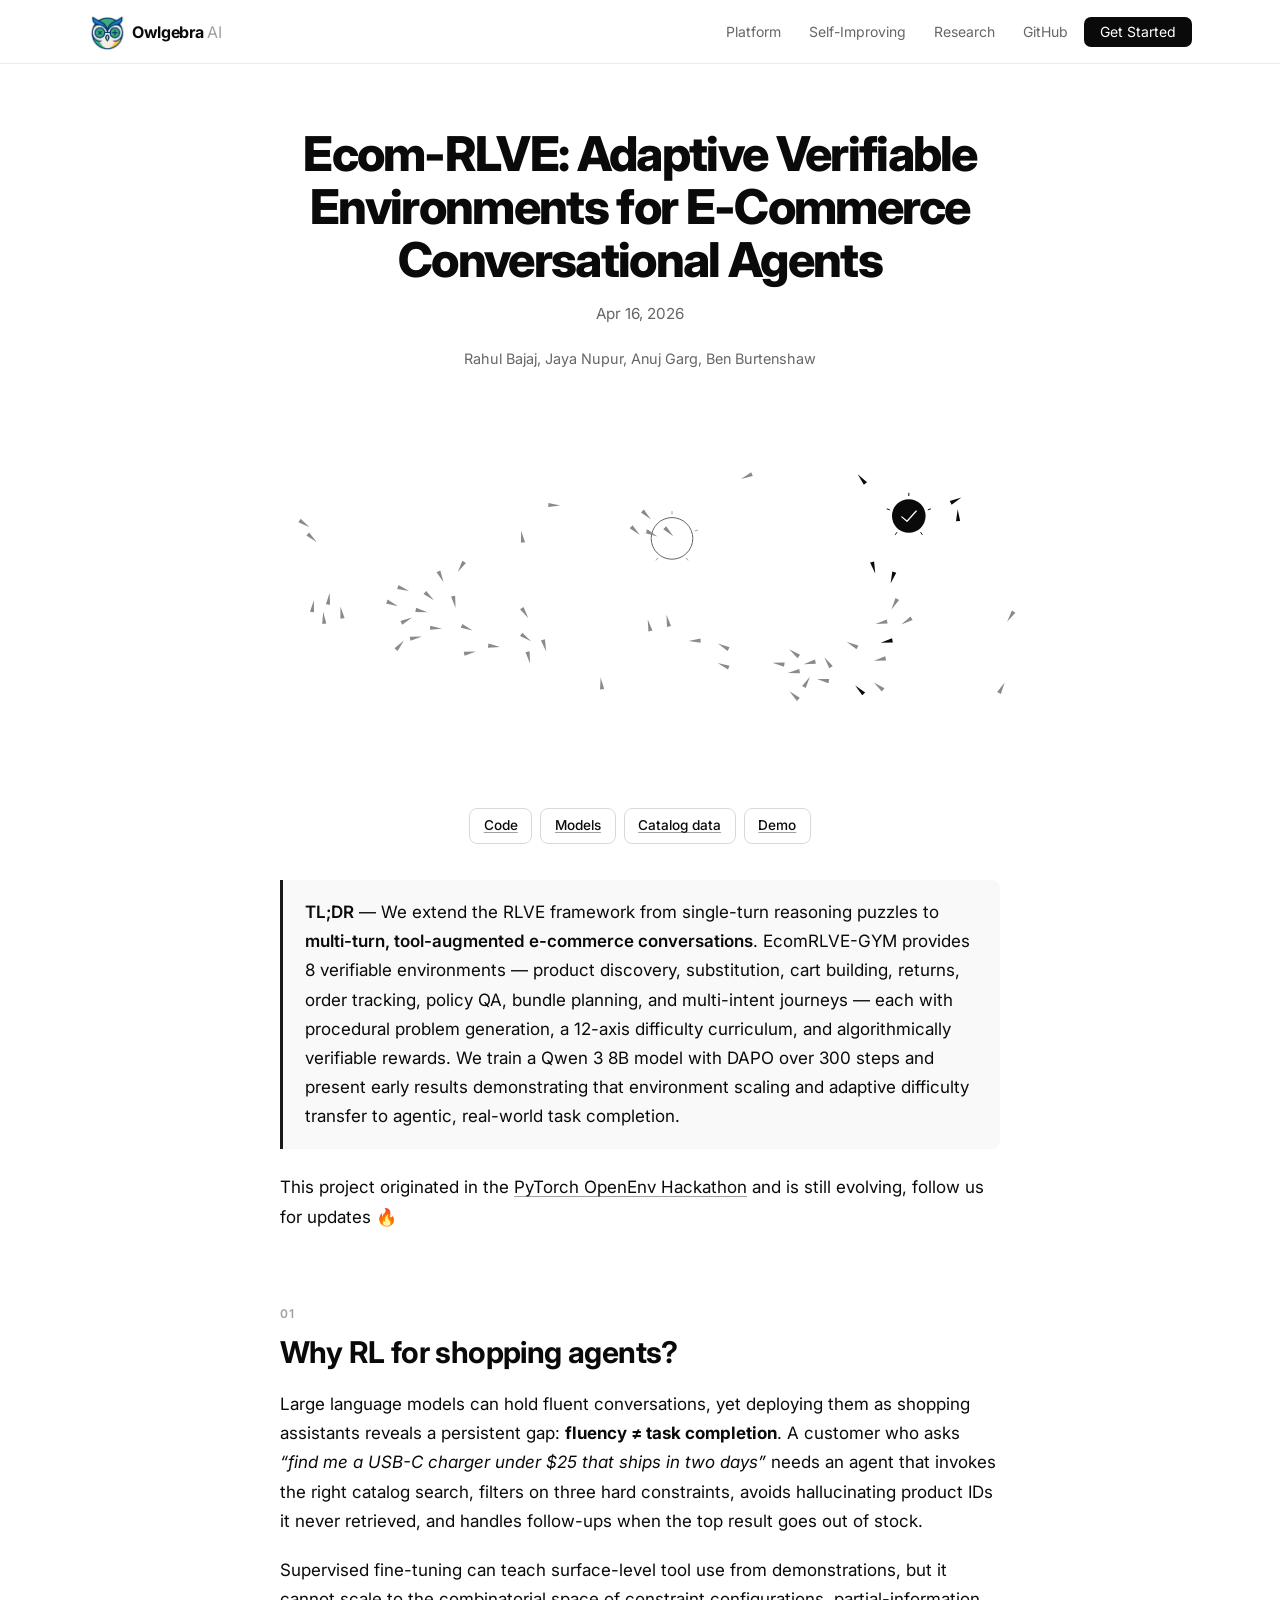
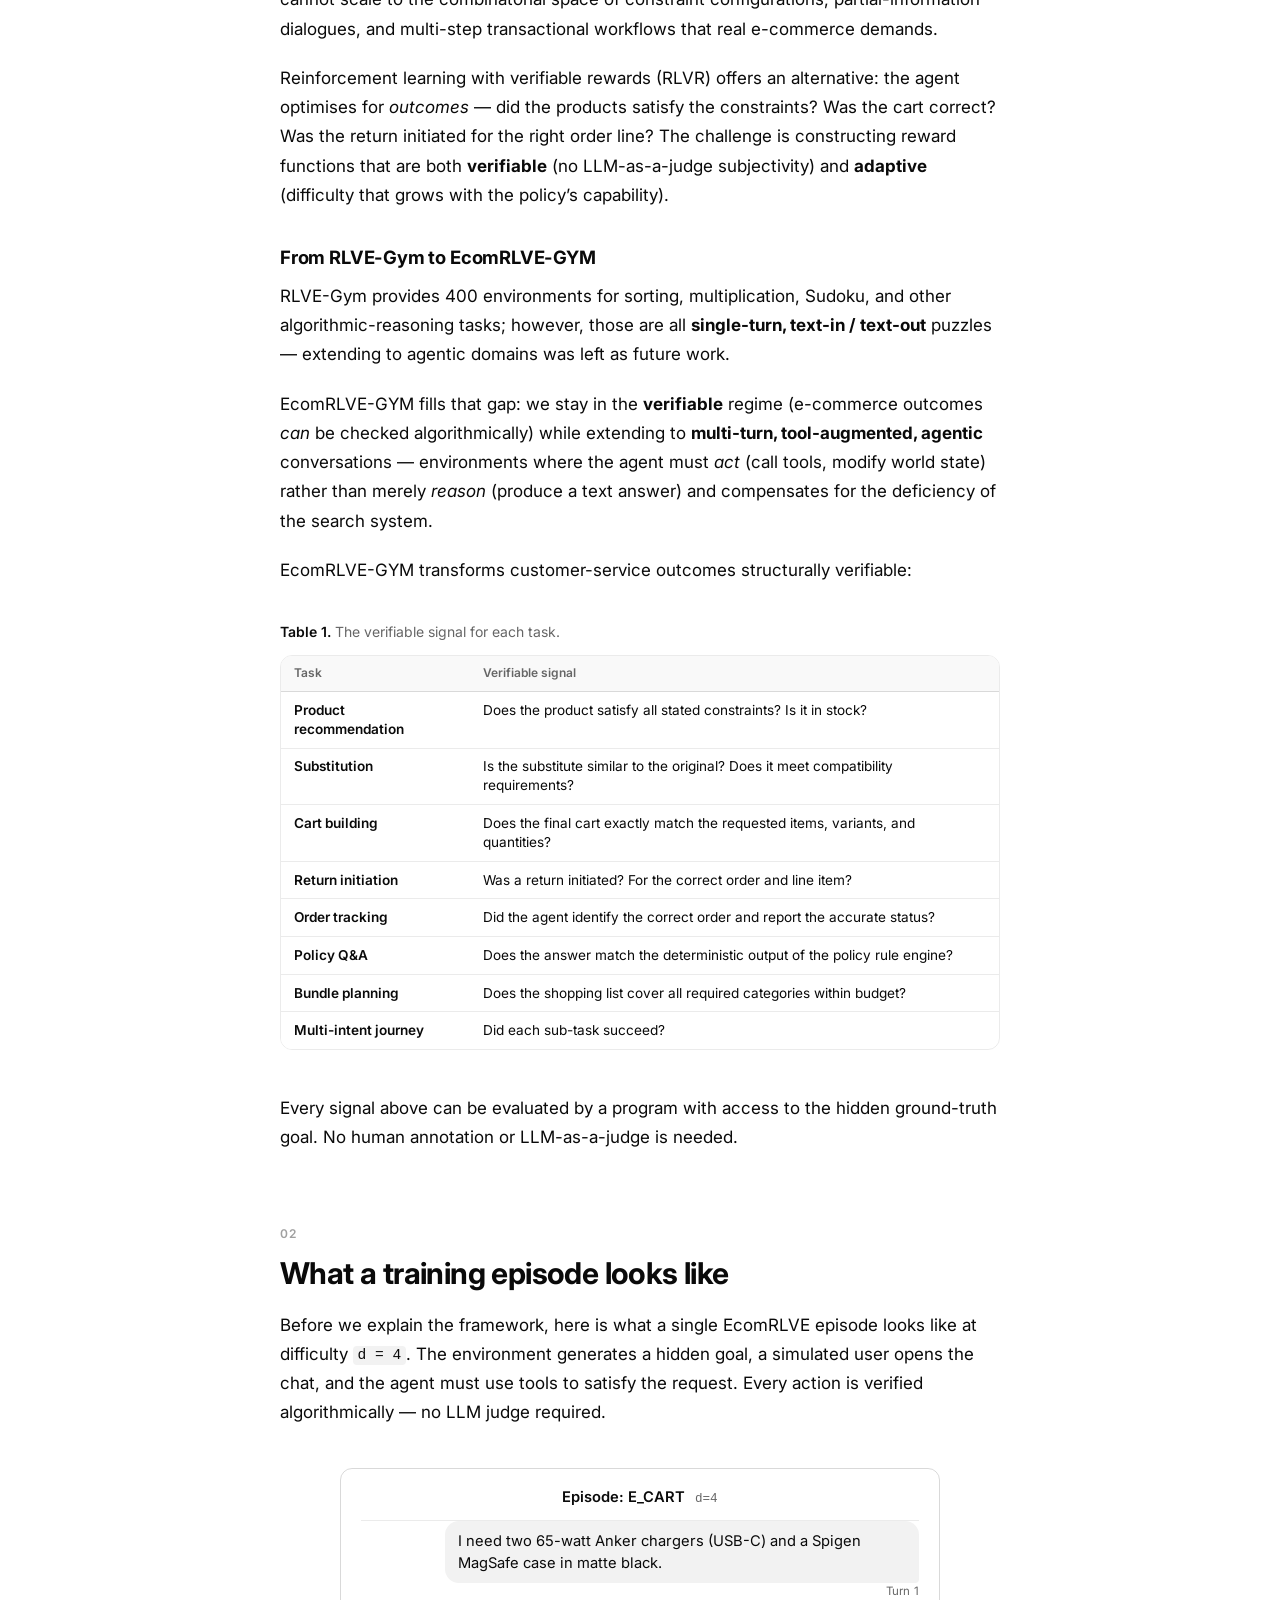
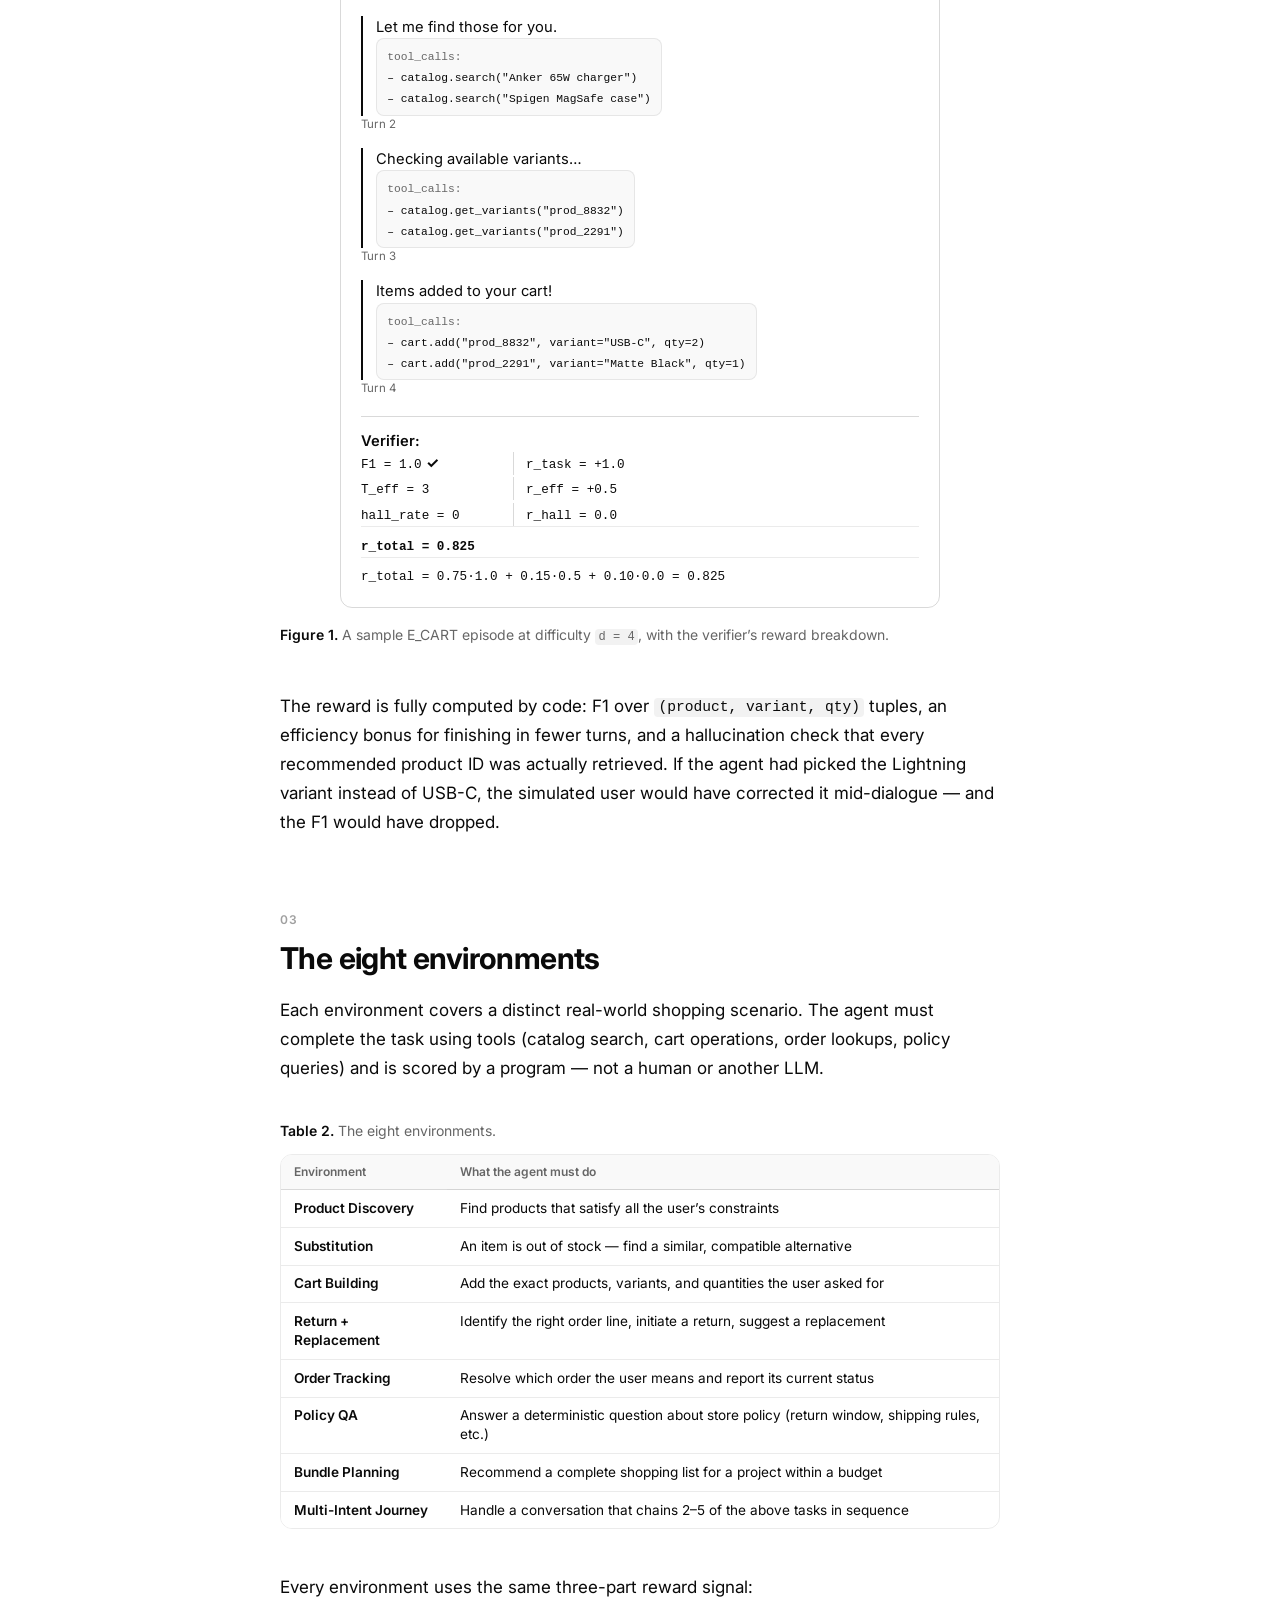
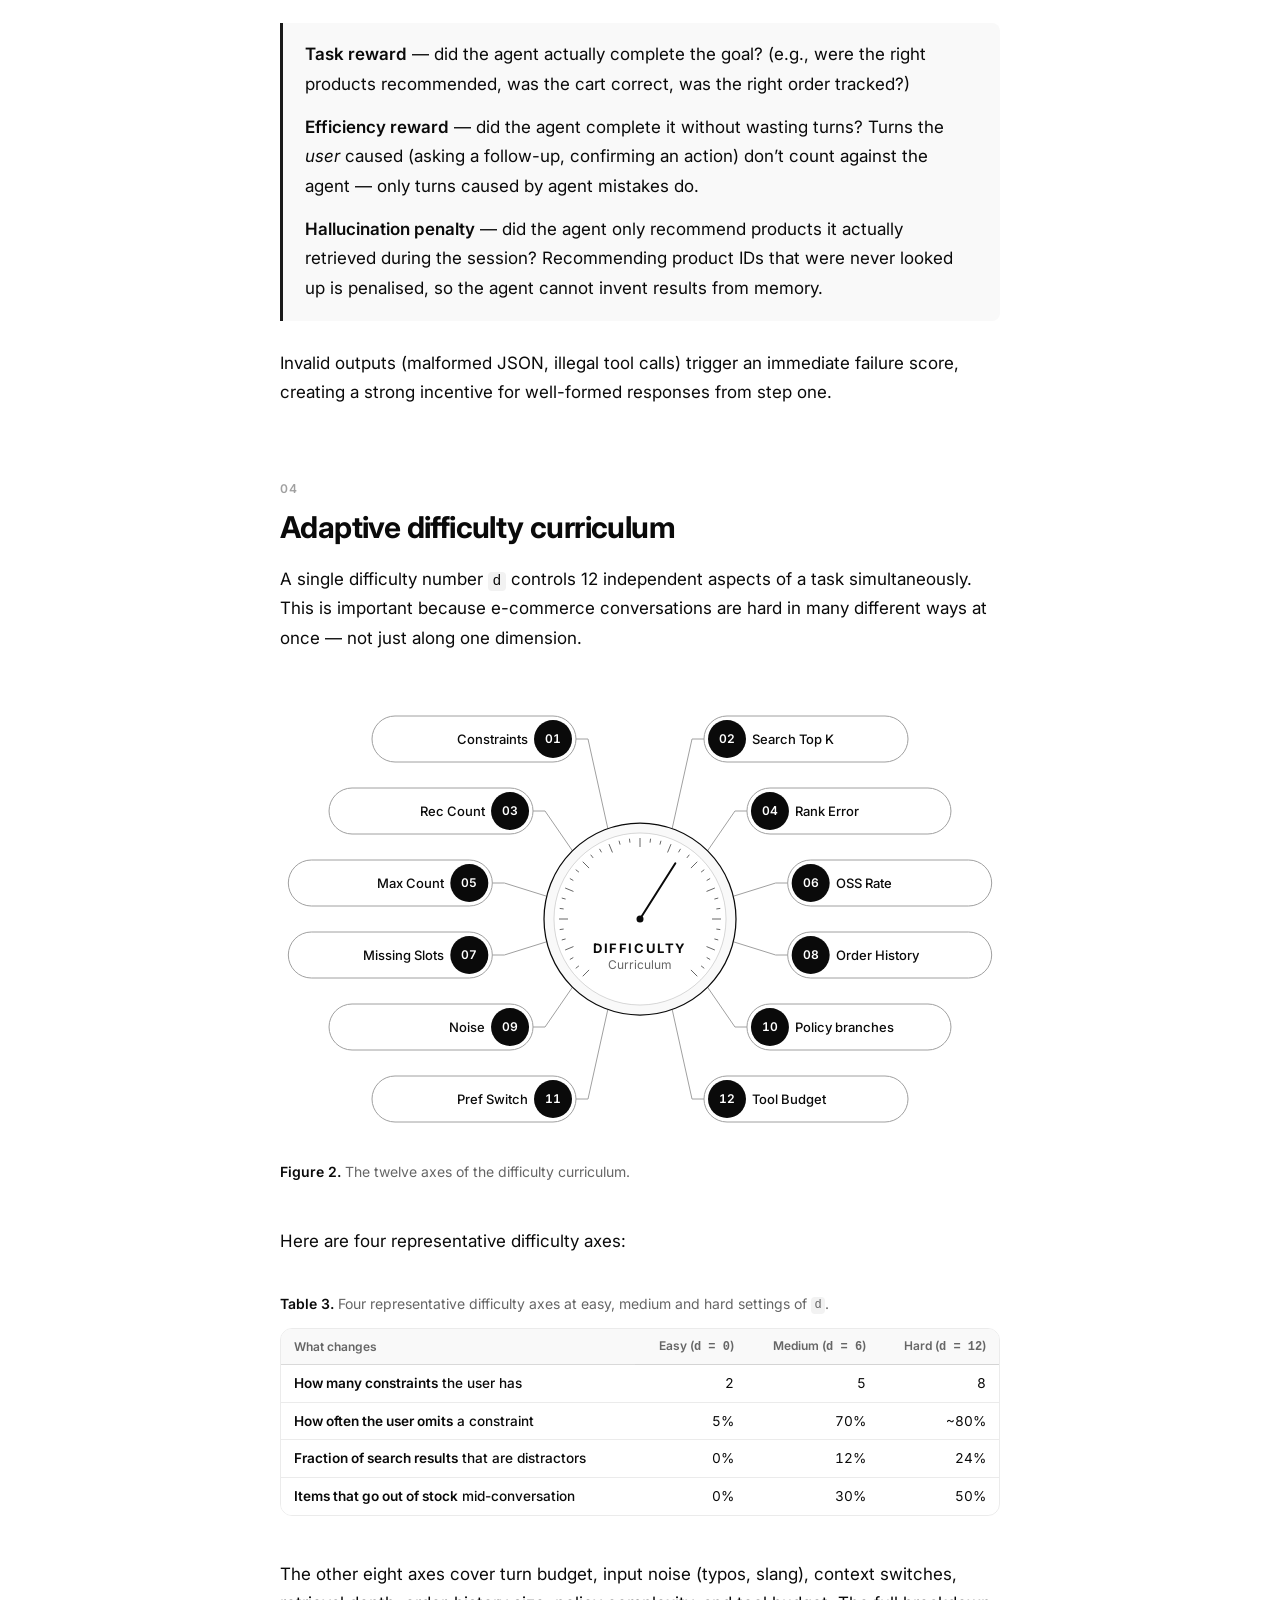
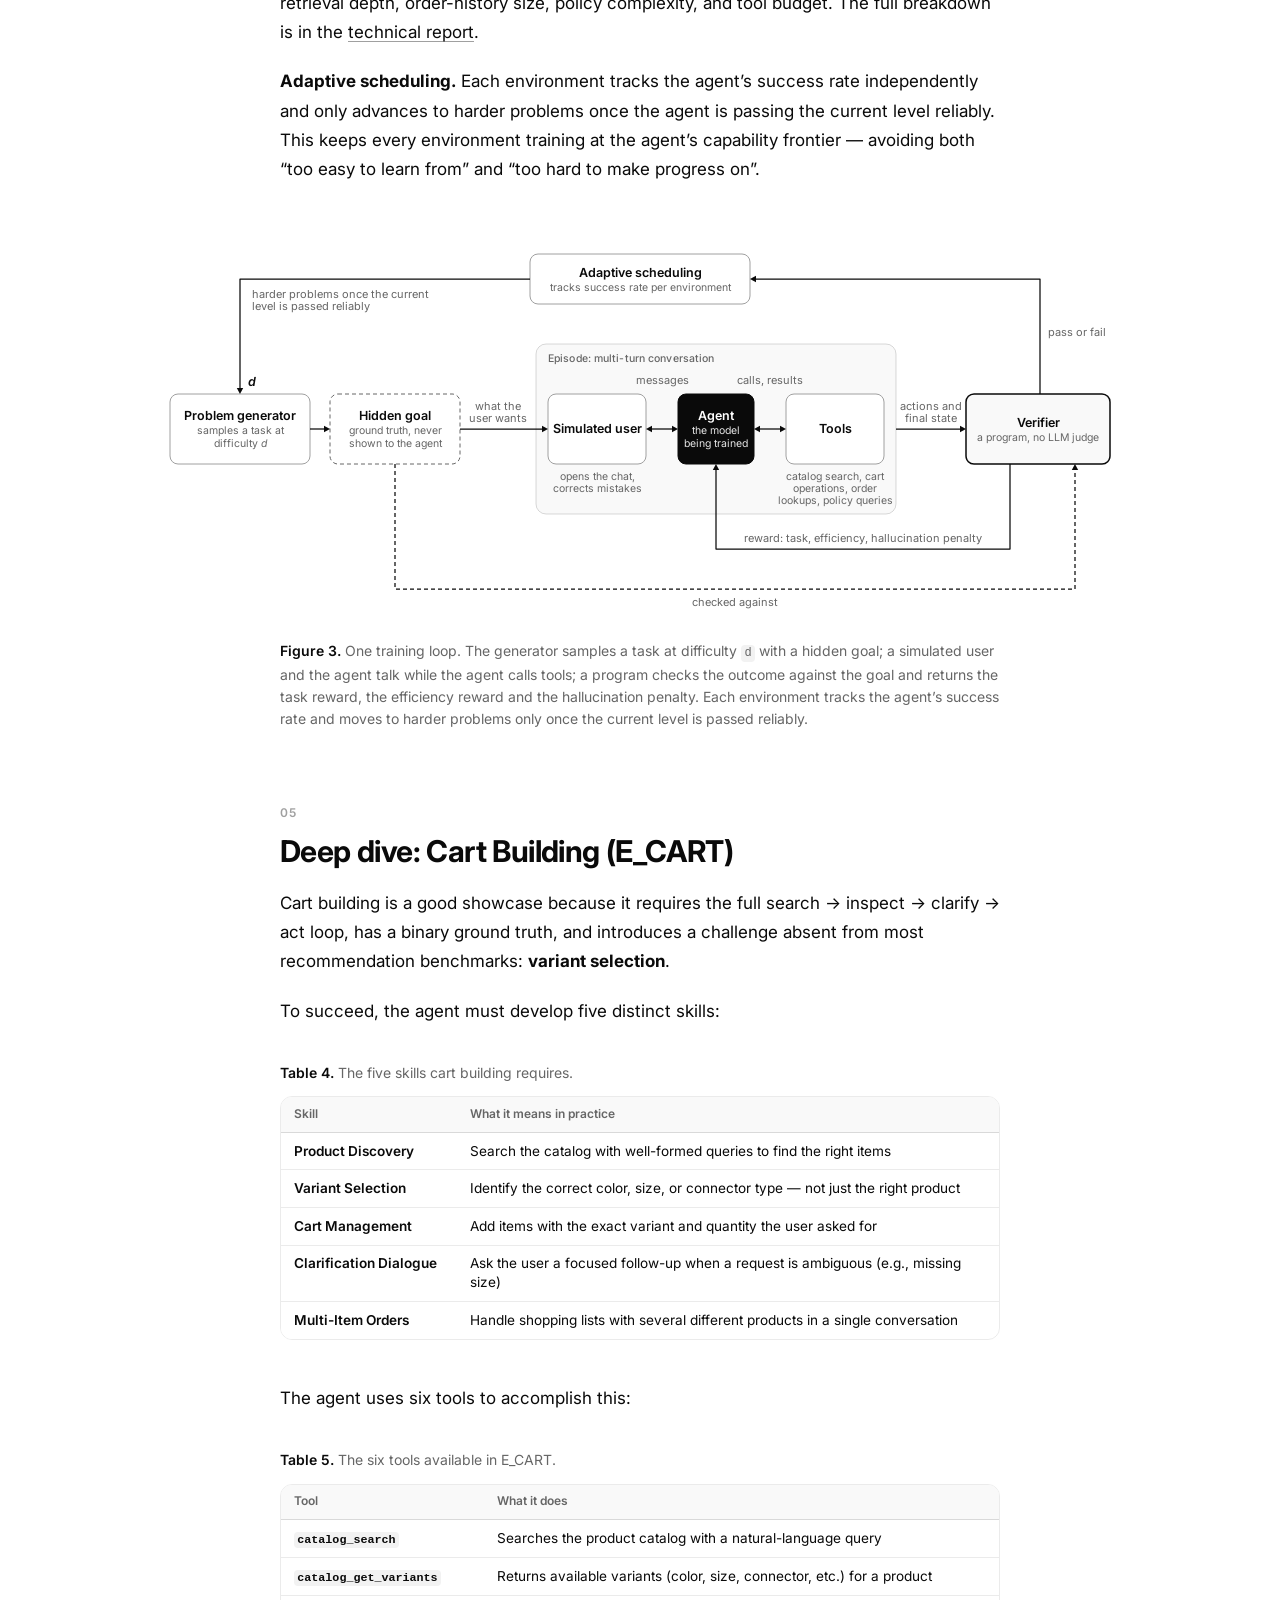
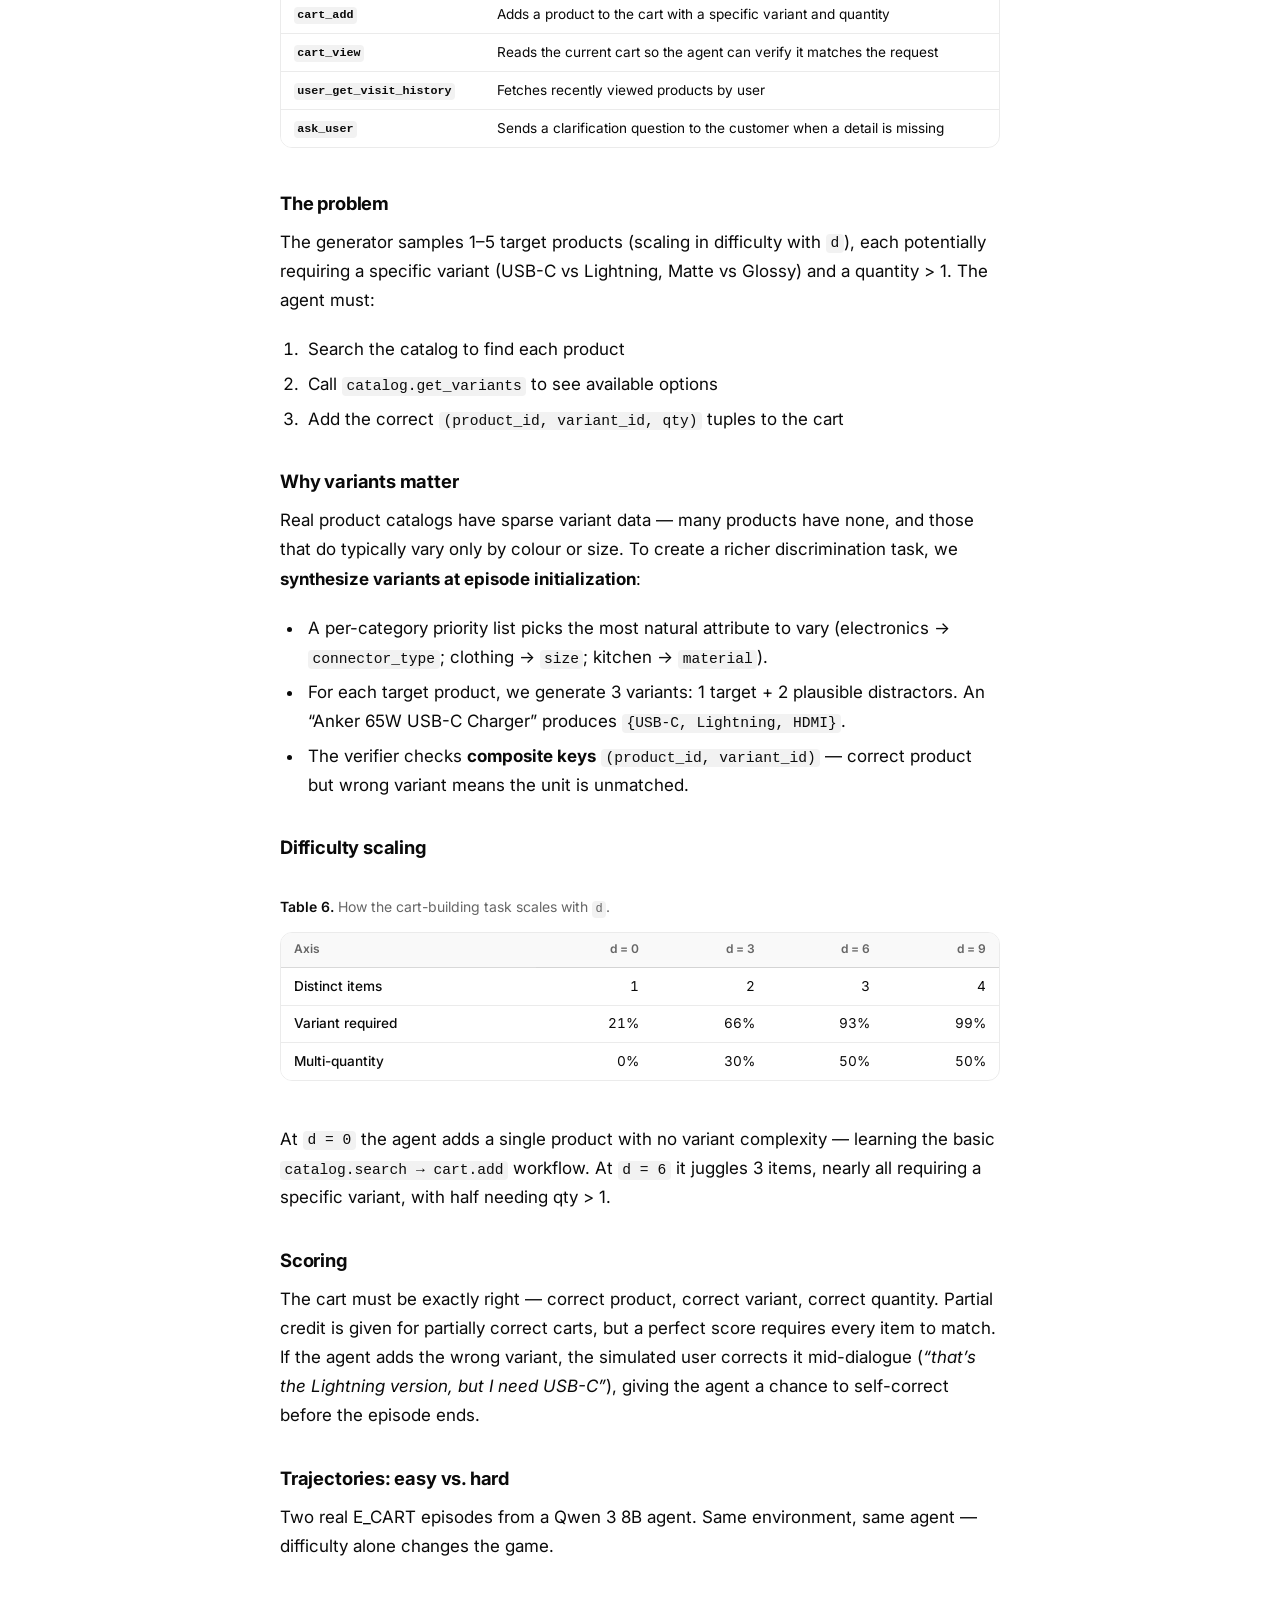
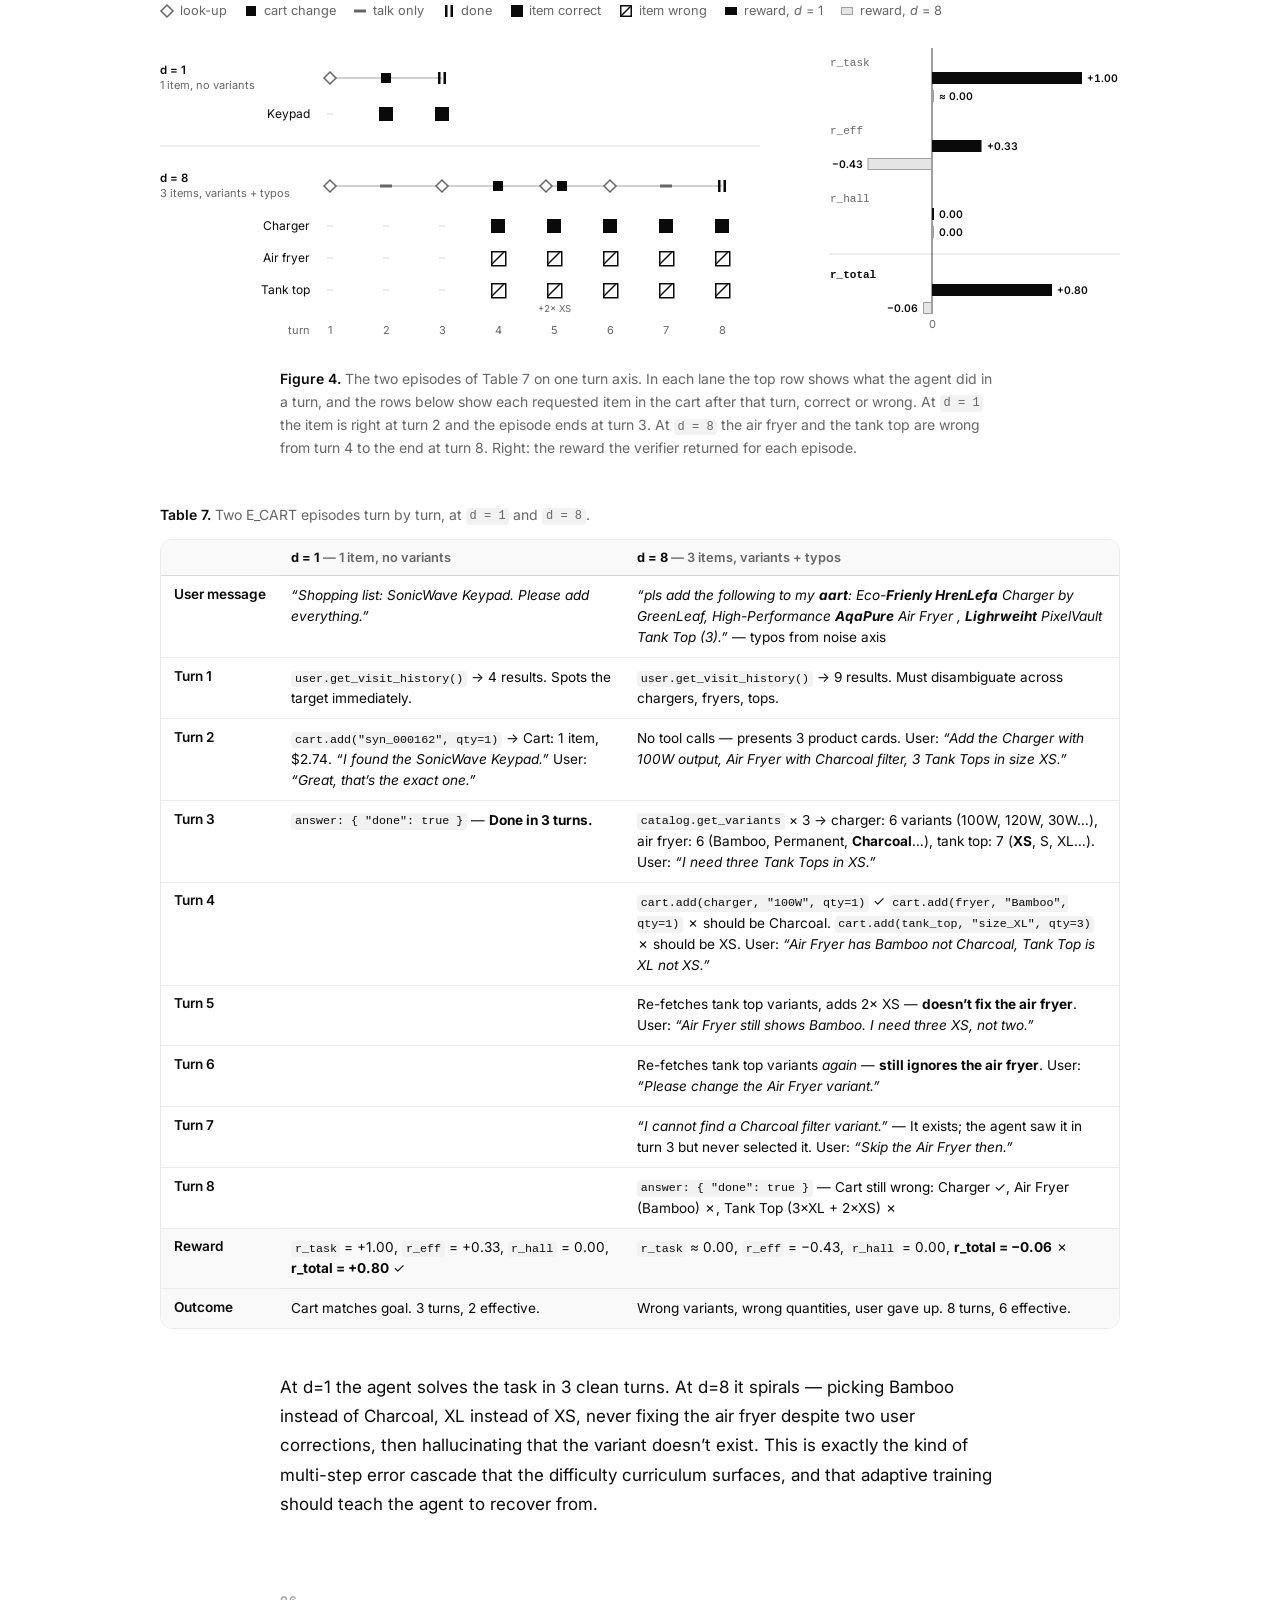
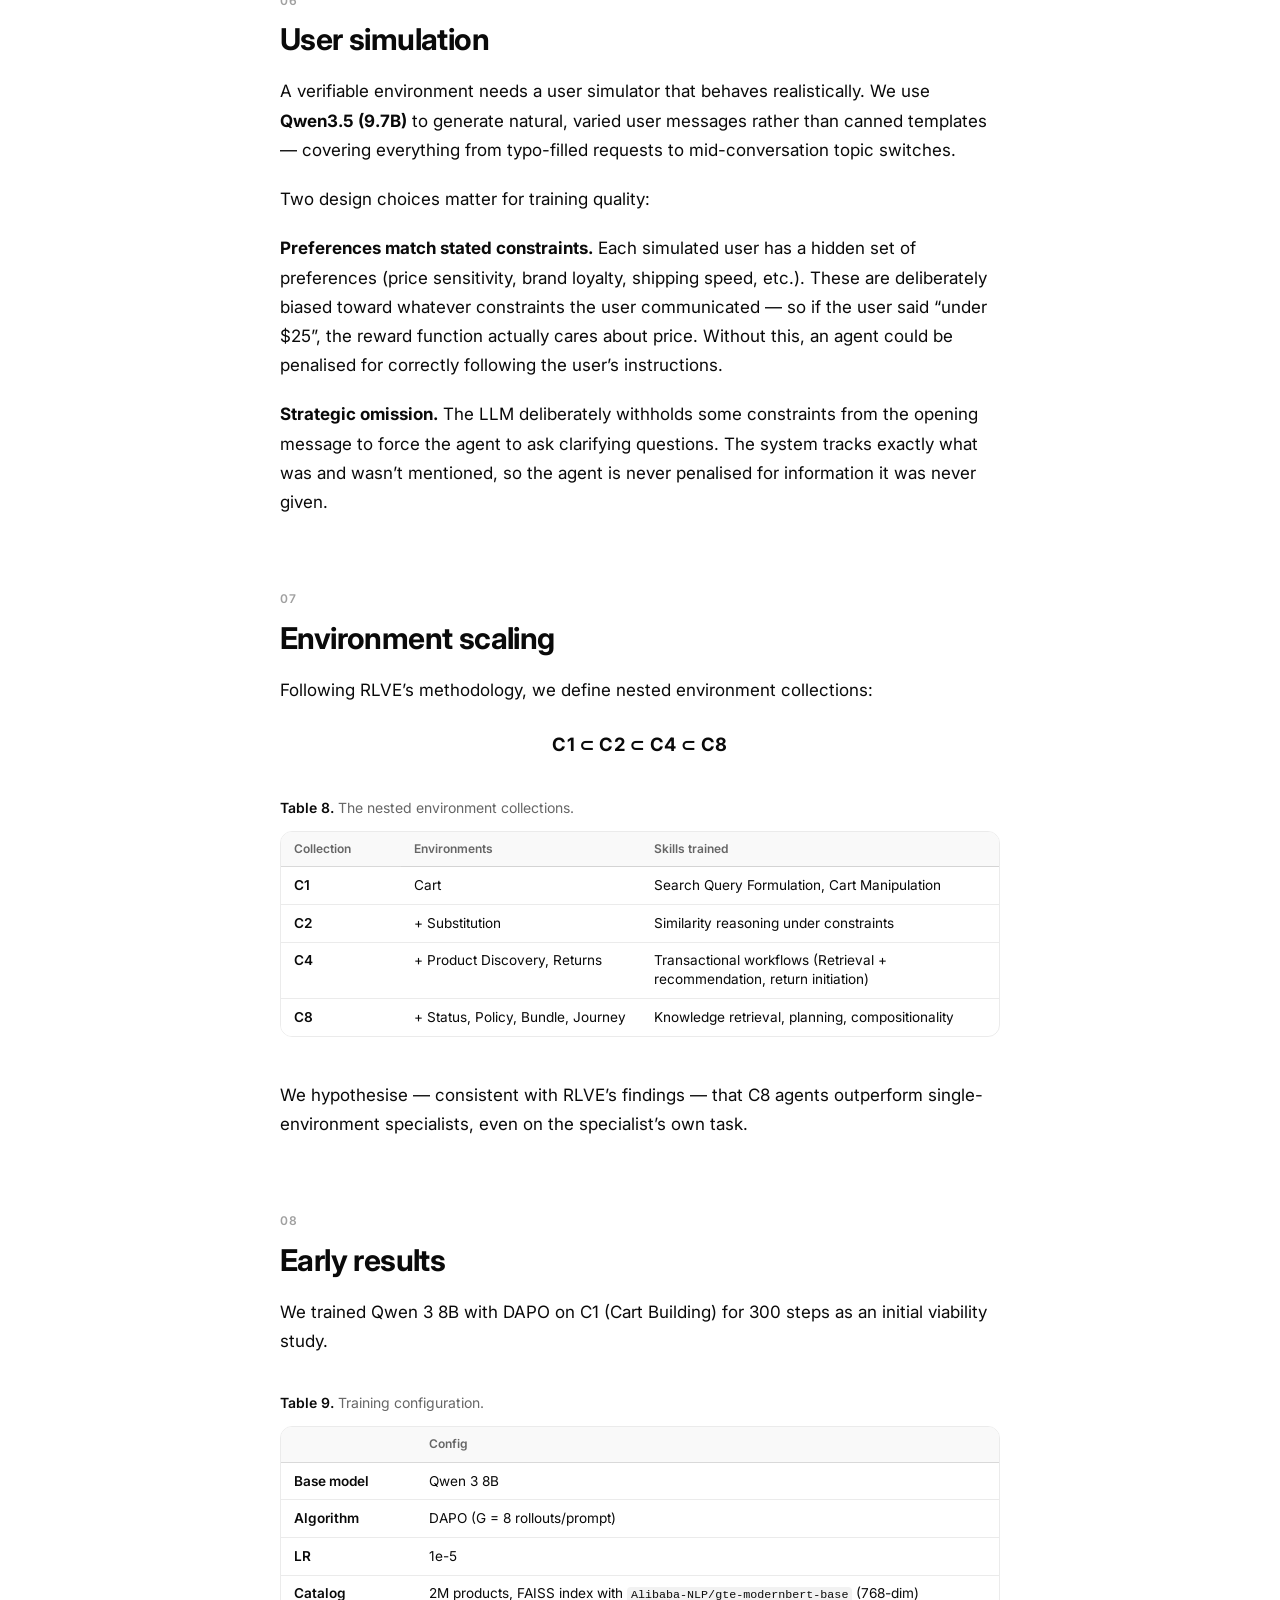
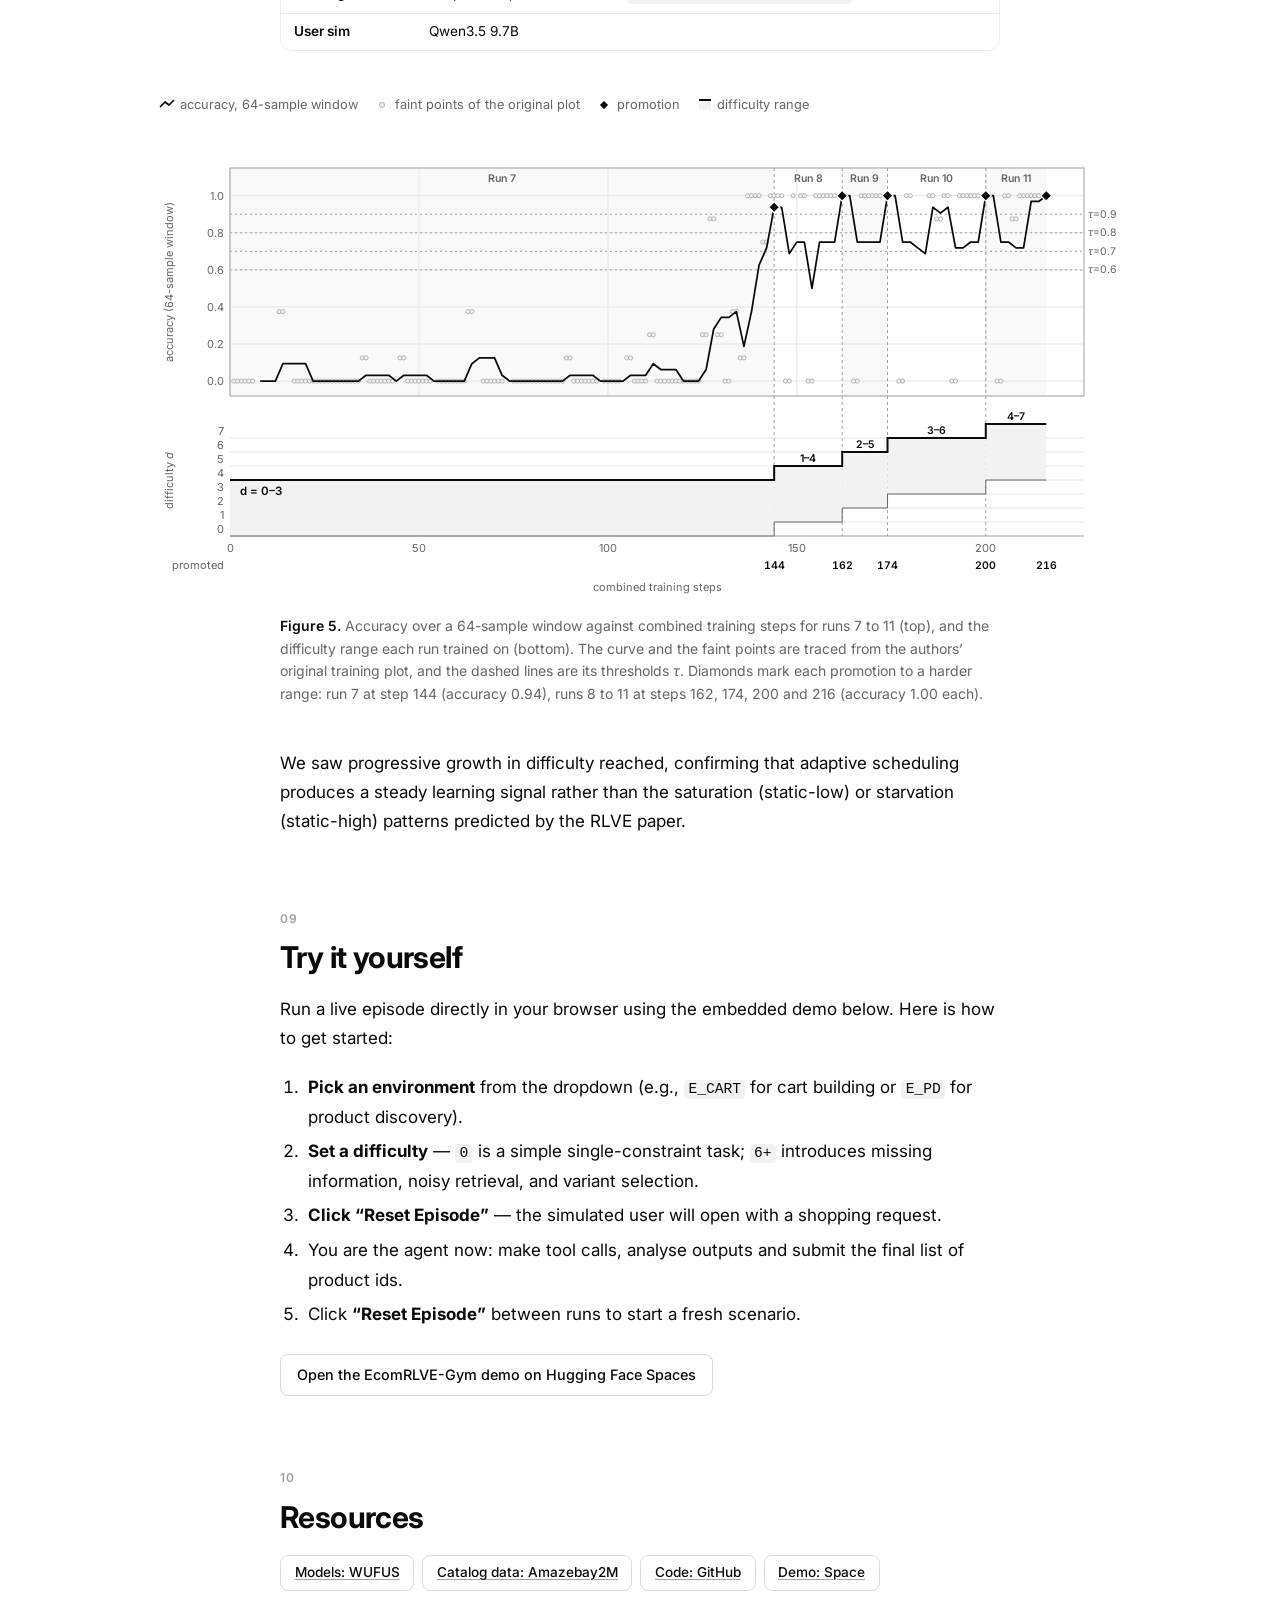
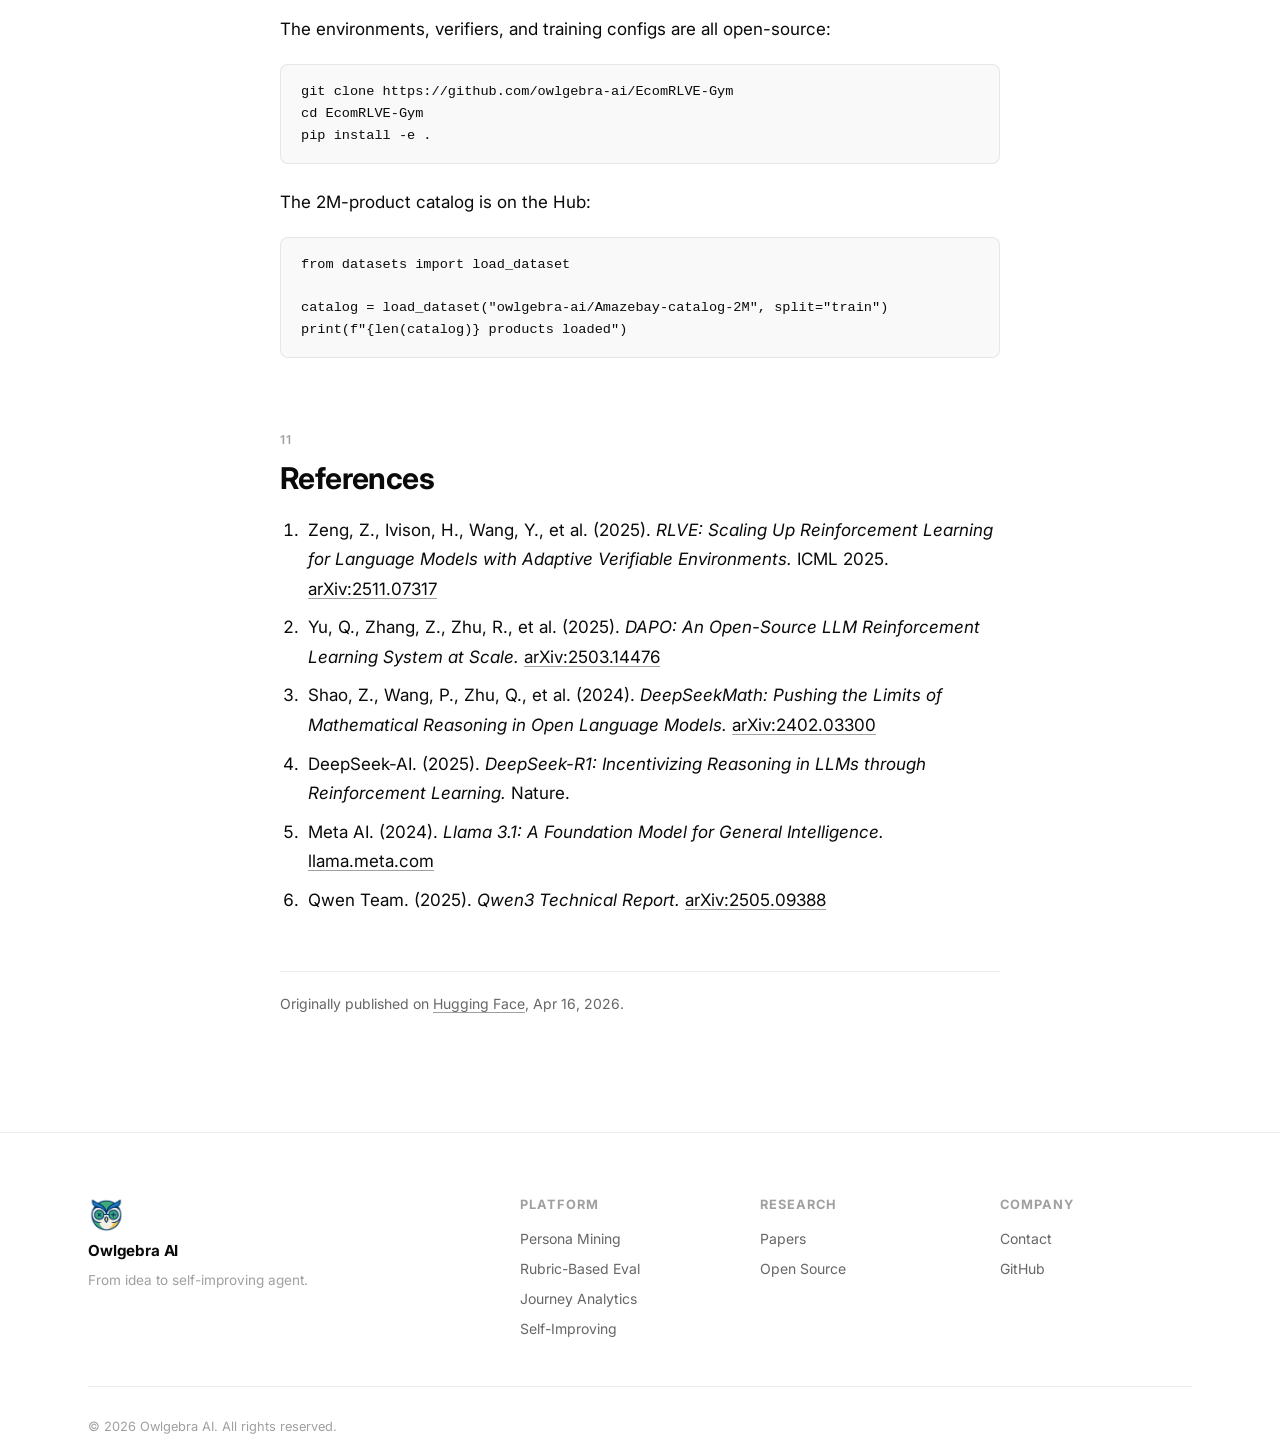
==== commit 5d2107ca: "Rework RexRerankers and Ecom-RLVE posts after review RexRerankers: ranking line-up as the cover, the" ====
--- a/blog/ecom-rlve/index.html
+++ b/blog/ecom-rlve/index.html
@@ -50,7 +50,7 @@
       <p class="post__byline">Rahul Bajaj, Jaya Nupur, Anuj Garg, Ben Burtenshaw</p>
     </header>
 
-    <div class="post-cover wide"><svg class="cover-svg cover-svg--wide" viewBox="0 0 1200 460" role="img" aria-label="Artwork: a thread runs through a row of gates, each a set of pins with one gap. It has passed the gates whose gaps all line up and is stopped at the first pin of the next gate that does not. The gates ahead have more pins and narrower gaps." data-layout="{&quot;line&quot;:230,&quot;top&quot;:70,&quot;bottom&quot;:390,&quot;s&quot;:20,&quot;sep&quot;:96,&quot;cap&quot;:5,&quot;tip&quot;:5,&quot;lo&quot;:110,&quot;hi&quot;:350,&quot;home&quot;:596,&quot;play&quot;:4,&quot;n&quot;:[1,2,3,4,5,6,8,10,12],&quot;g&quot;:[120,96,76,60,48,38,30,24,20],&quot;gates&quot;:[[230],[230,230],[230,230,230],[230,230,230,230],[236,222,244,300,172],[310,180,268,135,296,196],[150,275,320,190,120,262,335,202],[300,160,250,120,330,195,280,140,315,175]],&quot;fade&quot;:[0.6,0.42,0.28,0.2],&quot;seed&quot;:7}"><defs><clipPath id="gt-clip-wide"><rect width="1200" height="460"/></clipPath></defs><g clip-path="url(#gt-clip-wide)"><g class="gt-scene"><path class="gt-ahead" d="M655,230H1200"/><g class="gt-gates"><g class="gt-gate"><path class="gt-pin gt-pin--passed" d="M92,70V170M87,170h10M92,290V390M87,290h10"/></g><g class="gt-gate"><path class="gt-pin gt-pin--passed" d="M188,70V182M183,182h10M188,278V390M183,278h10"/><path class="gt-pin gt-pin--passed" d="M208,70V182M203,182h10M208,278V390M203,278h10"/></g><g class="gt-gate"><path class="gt-pin gt-pin--passed" d="M304,70V192M299,192h10M304,268V390M299,268h10"/><path class="gt-pin gt-pin--passed" d="M324,70V192M319,192h10M324,268V390M319,268h10"/><path class="gt-pin gt-pin--passed" d="M344,70V192M339,192h10M344,268V390M339,268h10"/></g><g class="gt-gate"><path class="gt-pin gt-pin--passed" d="M440,70V200M435,200h10M440,260V390M435,260h10"/><path class="gt-pin gt-pin--passed" d="M460,70V200M455,200h10M460,260V390M455,260h10"/><path class="gt-pin gt-pin--passed" d="M480,70V200M475,200h10M480,260V390M475,260h10"/><path class="gt-pin gt-pin--passed" d="M500,70V200M495,200h10M500,260V390M495,260h10"/></g><g class="gt-gate"><path class="gt-pin gt-pin--set" d="M596,70V212M591,212h10M596,260V390M591,260h10"/><path class="gt-pin gt-pin--set" d="M616,70V198M611,198h10M616,246V390M611,246h10"/><path class="gt-pin gt-pin--set" d="M636,70V220M631,220h10M636,268V390M631,268h10"/><path class="gt-pin gt-pin--open" d="M656,70V276M651,276h10M656,324V390M651,324h10"/><path class="gt-pin gt-pin--open" d="M676,70V148M671,148h10M676,196V390M671,196h10"/></g><g class="gt-gate" opacity="0.60"><path class="gt-pin gt-pin--ahead" d="M772,70V291M767,291h10M772,329V390M767,329h10"/><path class="gt-pin gt-pin--ahead" d="M792,70V161M787,161h10M792,199V390M787,199h10"/><path class="gt-pin gt-pin--ahead" d="M812,70V249M807,249h10M812,287V390M807,287h10"/><path class="gt-pin gt-pin--ahead" d="M832,70V116M827,116h10M832,154V390M827,154h10"/><path class="gt-pin gt-pin--ahead" d="M852,70V277M847,277h10M852,315V390M847,315h10"/><path class="gt-pin gt-pin--ahead" d="M872,70V177M867,177h10M872,215V390M867,215h10"/></g><g class="gt-gate" opacity="0.42"><path class="gt-pin gt-pin--ahead" d="M968,70V135M963,135h10M968,165V390M963,165h10"/><path class="gt-pin gt-pin--ahead" d="M988,70V260M983,260h10M988,290V390M983,290h10"/><path class="gt-pin gt-pin--ahead" d="M1008,70V305M1003,305h10M1008,335V390M1003,335h10"/><path class="gt-pin gt-pin--ahead" d="M1028,70V175M1023,175h10M1028,205V390M1023,205h10"/><path class="gt-pin gt-pin--ahead" d="M1048,70V105M1043,105h10M1048,135V390M1043,135h10"/><path class="gt-pin gt-pin--ahead" d="M1068,70V247M1063,247h10M1068,277V390M1063,277h10"/><path class="gt-pin gt-pin--ahead" d="M1088,70V320M1083,320h10M1088,350V390M1083,350h10"/><path class="gt-pin gt-pin--ahead" d="M1108,70V187M1103,187h10M1108,217V390M1103,217h10"/></g><g class="gt-gate" display="none" opacity="0.28"><path class="gt-pin gt-pin--ahead" d="M1204,70V288M1199,288h10M1204,312V390M1199,312h10"/><path class="gt-pin gt-pin--ahead" d="M1224,70V148M1219,148h10M1224,172V390M1219,172h10"/><path class="gt-pin gt-pin--ahead" d="M1244,70V238M1239,238h10M1244,262V390M1239,262h10"/><path class="gt-pin gt-pin--ahead" d="M1264,70V108M1259,108h10M1264,132V390M1259,132h10"/><path class="gt-pin gt-pin--ahead" d="M1284,70V318M1279,318h10M1284,342V390M1279,342h10"/><path class="gt-pin gt-pin--ahead" d="M1304,70V183M1299,183h10M1304,207V390M1299,207h10"/><path class="gt-pin gt-pin--ahead" d="M1324,70V268M1319,268h10M1324,292V390M1319,292h10"/><path class="gt-pin gt-pin--ahead" d="M1344,70V128M1339,128h10M1344,152V390M1339,152h10"/><path class="gt-pin gt-pin--ahead" d="M1364,70V303M1359,303h10M1364,327V390M1359,327h10"/><path class="gt-pin gt-pin--ahead" d="M1384,70V163M1379,163h10M1384,187V390M1379,187h10"/></g></g><path class="gt-thread" d="M0,230H646"/><path class="gt-tip" d="M-5,0l5,-5l5,5l-5,5z" transform="translate(646 230)"/></g></g></svg><svg class="cover-svg cover-svg--narrow" viewBox="0 0 400 340" role="img" aria-label="Artwork: a thread runs through a row of gates, each a set of pins with one gap. It has passed the gates whose gaps all line up and is stopped at the first pin of the next gate that does not. The gates ahead have more pins and narrower gaps." data-layout="{&quot;line&quot;:170,&quot;top&quot;:50,&quot;bottom&quot;:290,&quot;s&quot;:16,&quot;sep&quot;:48,&quot;cap&quot;:4,&quot;tip&quot;:4,&quot;lo&quot;:82,&quot;hi&quot;:258,&quot;home&quot;:136,&quot;play&quot;:2,&quot;n&quot;:[1,2,3,4,5,6,8,10,12],&quot;g&quot;:[104,88,72,60,50,44,40,38,36],&quot;gates&quot;:[[170],[170,170],[176,158,222],[118,214,132,228],[216,120,206,104,232],[214,122,196,100,208,134]],&quot;fade&quot;:[0.6,0.42,0.28,0.2],&quot;seed&quot;:7}"><defs><clipPath id="gt-clip-narrow"><rect width="400" height="340"/></clipPath></defs><g clip-path="url(#gt-clip-narrow)"><g class="gt-scene"><path class="gt-ahead" d="M168,170H400"/><g class="gt-gates"><g class="gt-gate"><path class="gt-pin gt-pin--passed" d="M24,50V118M20,118h8M24,222V290M20,222h8"/></g><g class="gt-gate"><path class="gt-pin gt-pin--passed" d="M72,50V126M68,126h8M72,214V290M68,214h8"/><path class="gt-pin gt-pin--passed" d="M88,50V126M84,126h8M88,214V290M84,214h8"/></g><g class="gt-gate"><path class="gt-pin gt-pin--set" d="M136,50V140M132,140h8M136,212V290M132,212h8"/><path class="gt-pin gt-pin--set" d="M152,50V122M148,122h8M152,194V290M148,194h8"/><path class="gt-pin gt-pin--open" d="M168,50V186M164,186h8M168,258V290M164,258h8"/></g><g class="gt-gate" opacity="0.60"><path class="gt-pin gt-pin--ahead" d="M216,50V88M212,88h8M216,148V290M212,148h8"/><path class="gt-pin gt-pin--ahead" d="M232,50V184M228,184h8M232,244V290M228,244h8"/><path class="gt-pin gt-pin--ahead" d="M248,50V102M244,102h8M248,162V290M244,162h8"/><path class="gt-pin gt-pin--ahead" d="M264,50V198M260,198h8M264,258V290M260,258h8"/></g><g class="gt-gate" opacity="0.42"><path class="gt-pin gt-pin--ahead" d="M312,50V191M308,191h8M312,241V290M308,241h8"/><path class="gt-pin gt-pin--ahead" d="M328,50V95M324,95h8M328,145V290M324,145h8"/><path class="gt-pin gt-pin--ahead" d="M344,50V181M340,181h8M344,231V290M340,231h8"/><path class="gt-pin gt-pin--ahead" d="M360,50V79M356,79h8M360,129V290M356,129h8"/><path class="gt-pin gt-pin--ahead" d="M376,50V207M372,207h8M376,257V290M372,257h8"/></g><g class="gt-gate" display="none" opacity="0.28"><path class="gt-pin gt-pin--ahead" d="M424,50V192M420,192h8M424,236V290M420,236h8"/><path class="gt-pin gt-pin--ahead" d="M440,50V100M436,100h8M440,144V290M436,144h8"/><path class="gt-pin gt-pin--ahead" d="M456,50V174M452,174h8M456,218V290M452,218h8"/><path class="gt-pin gt-pin--ahead" d="M472,50V78M468,78h8M472,122V290M468,122h8"/><path class="gt-pin gt-pin--ahead" d="M488,50V186M484,186h8M488,230V290M484,230h8"/><path class="gt-pin gt-pin--ahead" d="M504,50V112M500,112h8M504,156V290M500,156h8"/></g></g><path class="gt-thread" d="M0,170H160"/><path class="gt-tip" d="M-4,0l4,-4l4,4l-4,4z" transform="translate(160 170)"/></g></g></svg></div>
+    <div class="post-cover wide"><svg class="cover-svg cover-svg--wide" viewBox="0 0 1200 460" role="img" aria-label="Artwork: small agents drift in two loose flocks; four of them close on an open ring, a task waiting to be checked, and five agents in ink leave a ring they have just verified, now a solid disc with a tick." data-layout="{&quot;W&quot;:1200,&quot;H&quot;:460,&quot;field&quot;:[70,56,1130,404],&quot;dart&quot;:[9,2.6,6],&quot;agents&quot;:[[308.5,281.4,-0.289,0],[303.5,226.7,-0.284,0],[423.4,278.1,0.153,0],[350.9,277.0,-0.145,0],[190.1,294.5,-0.032,0],[371.9,197.7,-0.82,0],[255.3,244.2,-0.103,0],[276.1,273.7,-0.071,0],[274.5,327.3,-0.015,0],[430.5,238.4,-0.468,0],[301.1,258.0,0.012,0],[350.9,245.0,-0.544,0],[286.3,308.4,-0.492,0],[204.9,263.8,0.248,0],[160.8,249.8,-0.247,0],[324.8,206.3,0.08,0],[386.2,297.9,0.295,0],[220.9,285.4,-0.424,0],[438.3,184.8,-0.72,0],[350.1,316.8,-0.007,0],[170.4,166.3,-0.084,0],[268.2,219.4,0.133,0],[463.9,285.5,-0.028,0],[437.7,298.3,-0.024,0],[692.1,299.7,3.716,0],[931.6,278.0,3.984,0],[894.2,315.2,3.535,0],[941.7,298.8,3.276,1],[933.3,320.9,3.113,0],[925.7,366.9,3.265,0],[739.6,315.7,3.369,0],[826.2,365.0,3.061,0],[787.0,340.2,3.816,0],[861.4,324.9,3.622,0],[835.9,328.9,3.621,0],[895.3,384.3,3.535,1],[815.8,308.1,3.416,0],[644.8,284.0,3.506,0],[815.5,341.0,3.52,0],[808.2,397.8,3.545,0],[631.8,304.4,3.774,0],[969.3,265.6,3.297,0],[937.3,234.1,3.802,0],[734.2,341.9,2.899,0],[864.1,358.2,3.369,0],[597.8,147.4,0.477,0],[595.5,122.0,0.899,0],[622.5,132.0,1.134,0],[563.7,151.8,0.199,0],[901.4,120.0,-2.235,1],[971.2,110.4,-0.436,1],[984.9,157.8,0.276,1],[932.2,183.8,2.344,1],[885.8,169.0,2.331,1],[150,128,0.349,0],[536,372,-0.524,0],[1086,236,2.618,0],[770,92,-2.967,0],[470,120,0.175,0],[1060,382,3.491,0]],&quot;rings&quot;:[{&quot;x&quot;:640,&quot;y&quot;:168,&quot;r&quot;:26,&quot;need&quot;:5,&quot;done&quot;:0},{&quot;x&quot;:936,&quot;y&quot;:140,&quot;r&quot;:21,&quot;need&quot;:5,&quot;done&quot;:1}],&quot;seed&quot;:7}"><defs><clipPath id="sw-clip-wide"><rect width="1200" height="460"/></clipPath></defs><g clip-path="url(#sw-clip-wide)"><g class="sw-tasks"><g class="sw-task" transform="translate(640 168)"><circle class="sw-ring" r="26"/><path class="sw-notch sw-notch--on" d=""/><path class="sw-notch" d="M0,-30L0,-34M28.5,-9.3L32.3,-10.5M17.6,24.3L20,27.5M-17.6,24.3L-20,27.5M-28.5,-9.3L-32.3,-10.5"/><circle class="sw-disc" r="26" display="none"/><path class="sw-tick" d="M-10.9,1.3L-2.7,8.2L11.5,-7.6" display="none"/></g><g class="sw-task is-done" transform="translate(936 140)"><circle class="sw-ring" r="21" display="none"/><path class="sw-notch sw-notch--on" d="M0,-25L0,-29M23.8,-7.7L27.6,-9M14.7,20.2L17,23.5M-14.7,20.2L-17,23.5M-23.8,-7.7L-27.6,-9"/><path class="sw-notch" d=""/><circle class="sw-disc" r="21"/><path class="sw-tick" d="M-8.8,1.1L-2.2,6.6L9.3,-6.2"/></g></g><g class="sw-agents"><path class="sw-a" d="M9,0L-6,2.6L-6,-2.6Z" transform="translate(308.5 281.4) rotate(-16.6)"/><path class="sw-a" d="M9,0L-6,2.6L-6,-2.6Z" transform="translate(303.5 226.7) rotate(-16.3)"/><path class="sw-a" d="M9,0L-6,2.6L-6,-2.6Z" transform="translate(423.4 278.1) rotate(8.8)"/><path class="sw-a" d="M9,0L-6,2.6L-6,-2.6Z" transform="translate(350.9 277) rotate(-8.3)"/><path class="sw-a" d="M9,0L-6,2.6L-6,-2.6Z" transform="translate(190.1 294.5) rotate(-1.8)"/><path class="sw-a" d="M9,0L-6,2.6L-6,-2.6Z" transform="translate(371.9 197.7) rotate(-47)"/><path class="sw-a" d="M9,0L-6,2.6L-6,-2.6Z" transform="translate(255.3 244.2) rotate(-5.9)"/><path class="sw-a" d="M9,0L-6,2.6L-6,-2.6Z" transform="translate(276.1 273.7) rotate(-4.1)"/><path class="sw-a" d="M9,0L-6,2.6L-6,-2.6Z" transform="translate(274.5 327.3) rotate(-0.9)"/><path class="sw-a" d="M9,0L-6,2.6L-6,-2.6Z" transform="translate(430.5 238.4) rotate(-26.8)"/><path class="sw-a" d="M9,0L-6,2.6L-6,-2.6Z" transform="translate(301.1 258) rotate(0.7)"/><path class="sw-a" d="M9,0L-6,2.6L-6,-2.6Z" transform="translate(350.9 245) rotate(-31.2)"/><path class="sw-a" d="M9,0L-6,2.6L-6,-2.6Z" transform="translate(286.3 308.4) rotate(-28.2)"/><path class="sw-a" d="M9,0L-6,2.6L-6,-2.6Z" transform="translate(204.9 263.8) rotate(14.2)"/><path class="sw-a" d="M9,0L-6,2.6L-6,-2.6Z" transform="translate(160.8 249.8) rotate(-14.2)"/><path class="sw-a" d="M9,0L-6,2.6L-6,-2.6Z" transform="translate(324.8 206.3) rotate(4.6)"/><path class="sw-a" d="M9,0L-6,2.6L-6,-2.6Z" transform="translate(386.2 297.9) rotate(16.9)"/><path class="sw-a" d="M9,0L-6,2.6L-6,-2.6Z" transform="translate(220.9 285.4) rotate(-24.3)"/><path class="sw-a" d="M9,0L-6,2.6L-6,-2.6Z" transform="translate(438.3 184.8) rotate(-41.3)"/><path class="sw-a" d="M9,0L-6,2.6L-6,-2.6Z" transform="translate(350.1 316.8) rotate(-0.4)"/><path class="sw-a" d="M9,0L-6,2.6L-6,-2.6Z" transform="translate(170.4 166.3) rotate(-4.8)"/><path class="sw-a" d="M9,0L-6,2.6L-6,-2.6Z" transform="translate(268.2 219.4) rotate(7.6)"/><path class="sw-a" d="M9,0L-6,2.6L-6,-2.6Z" transform="translate(463.9 285.5) rotate(-1.6)"/><path class="sw-a" d="M9,0L-6,2.6L-6,-2.6Z" transform="translate(437.7 298.3) rotate(-1.4)"/><path class="sw-a" d="M9,0L-6,2.6L-6,-2.6Z" transform="translate(692.1 299.7) rotate(212.9)"/><path class="sw-a" d="M9,0L-6,2.6L-6,-2.6Z" transform="translate(931.6 278) rotate(228.3)"/><path class="sw-a" d="M9,0L-6,2.6L-6,-2.6Z" transform="translate(894.2 315.2) rotate(202.5)"/><path class="sw-a is-ink" d="M9,0L-6,2.6L-6,-2.6Z" transform="translate(941.7 298.8) rotate(187.7)"/><path class="sw-a" d="M9,0L-6,2.6L-6,-2.6Z" transform="translate(933.3 320.9) rotate(178.4)"/><path class="sw-a" d="M9,0L-6,2.6L-6,-2.6Z" transform="translate(925.7 366.9) rotate(187.1)"/><path class="sw-a" d="M9,0L-6,2.6L-6,-2.6Z" transform="translate(739.6 315.7) rotate(193)"/><path class="sw-a" d="M9,0L-6,2.6L-6,-2.6Z" transform="translate(826.2 365) rotate(175.4)"/><path class="sw-a" d="M9,0L-6,2.6L-6,-2.6Z" transform="translate(787 340.2) rotate(218.6)"/><path class="sw-a" d="M9,0L-6,2.6L-6,-2.6Z" transform="translate(861.4 324.9) rotate(207.5)"/><path class="sw-a" d="M9,0L-6,2.6L-6,-2.6Z" transform="translate(835.9 328.9) rotate(207.5)"/><path class="sw-a is-ink" d="M9,0L-6,2.6L-6,-2.6Z" transform="translate(895.3 384.3) rotate(202.5)"/><path class="sw-a" d="M9,0L-6,2.6L-6,-2.6Z" transform="translate(815.8 308.1) rotate(195.7)"/><path class="sw-a" d="M9,0L-6,2.6L-6,-2.6Z" transform="translate(644.8 284) rotate(200.9)"/><path class="sw-a" d="M9,0L-6,2.6L-6,-2.6Z" transform="translate(815.5 341) rotate(201.7)"/><path class="sw-a" d="M9,0L-6,2.6L-6,-2.6Z" transform="translate(808.2 397.8) rotate(203.1)"/><path class="sw-a" d="M9,0L-6,2.6L-6,-2.6Z" transform="translate(631.8 304.4) rotate(216.2)"/><path class="sw-a" d="M9,0L-6,2.6L-6,-2.6Z" transform="translate(969.3 265.6) rotate(188.9)"/><path class="sw-a" d="M9,0L-6,2.6L-6,-2.6Z" transform="translate(937.3 234.1) rotate(217.8)"/><path class="sw-a" d="M9,0L-6,2.6L-6,-2.6Z" transform="translate(734.2 341.9) rotate(166.1)"/><path class="sw-a" d="M9,0L-6,2.6L-6,-2.6Z" transform="translate(864.1 358.2) rotate(193)"/><path class="sw-a" d="M9,0L-6,2.6L-6,-2.6Z" transform="translate(597.8 147.4) rotate(27.3)"/><path class="sw-a" d="M9,0L-6,2.6L-6,-2.6Z" transform="translate(595.5 122) rotate(51.5)"/><path class="sw-a" d="M9,0L-6,2.6L-6,-2.6Z" transform="translate(622.5 132) rotate(65)"/><path class="sw-a" d="M9,0L-6,2.6L-6,-2.6Z" transform="translate(563.7 151.8) rotate(11.4)"/><path class="sw-a is-ink" d="M9,0L-6,2.6L-6,-2.6Z" transform="translate(901.4 120) rotate(-128.1)"/><path class="sw-a is-ink" d="M9,0L-6,2.6L-6,-2.6Z" transform="translate(971.2 110.4) rotate(-25)"/><path class="sw-a is-ink" d="M9,0L-6,2.6L-6,-2.6Z" transform="translate(984.9 157.8) rotate(15.8)"/><path class="sw-a is-ink" d="M9,0L-6,2.6L-6,-2.6Z" transform="translate(932.2 183.8) rotate(134.3)"/><path class="sw-a is-ink" d="M9,0L-6,2.6L-6,-2.6Z" transform="translate(885.8 169) rotate(133.6)"/><path class="sw-a" d="M9,0L-6,2.6L-6,-2.6Z" transform="translate(150 128) rotate(20)"/><path class="sw-a" d="M9,0L-6,2.6L-6,-2.6Z" transform="translate(536 372) rotate(-30)"/><path class="sw-a" d="M9,0L-6,2.6L-6,-2.6Z" transform="translate(1086 236) rotate(150)"/><path class="sw-a" d="M9,0L-6,2.6L-6,-2.6Z" transform="translate(770 92) rotate(-170)"/><path class="sw-a" d="M9,0L-6,2.6L-6,-2.6Z" transform="translate(470 120) rotate(10)"/><path class="sw-a" d="M9,0L-6,2.6L-6,-2.6Z" transform="translate(1060 382) rotate(200)"/></g></g></svg><svg class="cover-svg cover-svg--narrow" viewBox="0 0 400 340" role="img" aria-label="Artwork: small agents drift in two loose flocks; four of them close on an open ring, a task waiting to be checked, and four agents in ink leave a ring they have just verified, now a solid disc with a tick." data-layout="{&quot;W&quot;:400,&quot;H&quot;:340,&quot;field&quot;:[26,34,374,306],&quot;dart&quot;:[8,2.4,5.5],&quot;agents&quot;:[[60.6,231.1,0.104,0],[90.4,190.1,-0.267,0],[132.1,248.4,-0.67,0],[153.3,219.6,-0.34,0],[220.0,215.1,-0.519,0],[118.1,213.7,-0.266,0],[36.8,238.8,-0.741,0],[121.0,301.2,-0.261,0],[147.4,190.2,-0.345,0],[77.9,266.9,-0.421,0],[316.1,256.0,3.684,0],[267.1,276.0,3.308,0],[338.0,268.5,3.4,0],[307.8,288.8,3.219,0],[296.9,244.0,2.996,1],[277.6,242.1,4.037,0],[323.2,233.3,4.203,0],[357.5,259.5,3.614,0],[285.7,263.5,3.742,0],[224.4,90.3,0.434,0],[225.9,66.6,0.81,0],[249.7,70.2,1.384,0],[202.0,106.1,-0.126,0],[78.0,62.1,-2.245,1],[136.9,65.0,-0.246,1],[122.0,115.2,0.974,1],[67.6,105.0,2.17,1],[352,60,2.793,0],[196,296,-0.175,0],[356,168,3.491,0]],&quot;rings&quot;:[{&quot;x&quot;:262,&quot;y&quot;:104,&quot;r&quot;:21,&quot;need&quot;:4,&quot;done&quot;:0},{&quot;x&quot;:104,&quot;y&quot;:84,&quot;r&quot;:17,&quot;need&quot;:4,&quot;done&quot;:1}],&quot;seed&quot;:7}"><defs><clipPath id="sw-clip-narrow"><rect width="400" height="340"/></clipPath></defs><g clip-path="url(#sw-clip-narrow)"><g class="sw-tasks"><g class="sw-task" transform="translate(262 104)"><circle class="sw-ring" r="21"/><path class="sw-notch sw-notch--on" d=""/><path class="sw-notch" d="M0,-25L0,-29M25,0L29,0M0,25L0,29M-25,0L-29,0"/><circle class="sw-disc" r="21" display="none"/><path class="sw-tick" d="M-8.8,1.1L-2.2,6.6L9.3,-6.2" display="none"/></g><g class="sw-task is-done" transform="translate(104 84)"><circle class="sw-ring" r="17" display="none"/><path class="sw-notch sw-notch--on" d="M0,-21L0,-25M21,0L25,0M0,21L0,25M-21,0L-25,0"/><path class="sw-notch" d=""/><circle class="sw-disc" r="17"/><path class="sw-tick" d="M-7.1,0.9L-1.8,5.4L7.5,-5"/></g></g><g class="sw-agents"><path class="sw-a" d="M8,0L-5.5,2.4L-5.5,-2.4Z" transform="translate(60.6 231.1) rotate(6)"/><path class="sw-a" d="M8,0L-5.5,2.4L-5.5,-2.4Z" transform="translate(90.4 190.1) rotate(-15.3)"/><path class="sw-a" d="M8,0L-5.5,2.4L-5.5,-2.4Z" transform="translate(132.1 248.4) rotate(-38.4)"/><path class="sw-a" d="M8,0L-5.5,2.4L-5.5,-2.4Z" transform="translate(153.3 219.6) rotate(-19.5)"/><path class="sw-a" d="M8,0L-5.5,2.4L-5.5,-2.4Z" transform="translate(220 215.1) rotate(-29.7)"/><path class="sw-a" d="M8,0L-5.5,2.4L-5.5,-2.4Z" transform="translate(118.1 213.7) rotate(-15.2)"/><path class="sw-a" d="M8,0L-5.5,2.4L-5.5,-2.4Z" transform="translate(36.8 238.8) rotate(-42.5)"/><path class="sw-a" d="M8,0L-5.5,2.4L-5.5,-2.4Z" transform="translate(121 301.2) rotate(-15)"/><path class="sw-a" d="M8,0L-5.5,2.4L-5.5,-2.4Z" transform="translate(147.4 190.2) rotate(-19.8)"/><path class="sw-a" d="M8,0L-5.5,2.4L-5.5,-2.4Z" transform="translate(77.9 266.9) rotate(-24.1)"/><path class="sw-a" d="M8,0L-5.5,2.4L-5.5,-2.4Z" transform="translate(316.1 256) rotate(211.1)"/><path class="sw-a" d="M8,0L-5.5,2.4L-5.5,-2.4Z" transform="translate(267.1 276) rotate(189.5)"/><path class="sw-a" d="M8,0L-5.5,2.4L-5.5,-2.4Z" transform="translate(338 268.5) rotate(194.8)"/><path class="sw-a" d="M8,0L-5.5,2.4L-5.5,-2.4Z" transform="translate(307.8 288.8) rotate(184.4)"/><path class="sw-a is-ink" d="M8,0L-5.5,2.4L-5.5,-2.4Z" transform="translate(296.9 244) rotate(171.7)"/><path class="sw-a" d="M8,0L-5.5,2.4L-5.5,-2.4Z" transform="translate(277.6 242.1) rotate(231.3)"/><path class="sw-a" d="M8,0L-5.5,2.4L-5.5,-2.4Z" transform="translate(323.2 233.3) rotate(240.8)"/><path class="sw-a" d="M8,0L-5.5,2.4L-5.5,-2.4Z" transform="translate(357.5 259.5) rotate(207.1)"/><path class="sw-a" d="M8,0L-5.5,2.4L-5.5,-2.4Z" transform="translate(285.7 263.5) rotate(214.4)"/><path class="sw-a" d="M8,0L-5.5,2.4L-5.5,-2.4Z" transform="translate(224.4 90.3) rotate(24.9)"/><path class="sw-a" d="M8,0L-5.5,2.4L-5.5,-2.4Z" transform="translate(225.9 66.6) rotate(46.4)"/><path class="sw-a" d="M8,0L-5.5,2.4L-5.5,-2.4Z" transform="translate(249.7 70.2) rotate(79.3)"/><path class="sw-a" d="M8,0L-5.5,2.4L-5.5,-2.4Z" transform="translate(202 106.1) rotate(-7.2)"/><path class="sw-a is-ink" d="M8,0L-5.5,2.4L-5.5,-2.4Z" transform="translate(78 62.1) rotate(-128.6)"/><path class="sw-a is-ink" d="M8,0L-5.5,2.4L-5.5,-2.4Z" transform="translate(136.9 65) rotate(-14.1)"/><path class="sw-a is-ink" d="M8,0L-5.5,2.4L-5.5,-2.4Z" transform="translate(122 115.2) rotate(55.8)"/><path class="sw-a is-ink" d="M8,0L-5.5,2.4L-5.5,-2.4Z" transform="translate(67.6 105) rotate(124.3)"/><path class="sw-a" d="M8,0L-5.5,2.4L-5.5,-2.4Z" transform="translate(352 60) rotate(160)"/><path class="sw-a" d="M8,0L-5.5,2.4L-5.5,-2.4Z" transform="translate(196 296) rotate(-10)"/><path class="sw-a" d="M8,0L-5.5,2.4L-5.5,-2.4Z" transform="translate(356 168) rotate(200)"/></g></g></svg></div>
 
     <nav class="post__links post__links--lead" aria-label="Post resources">
       <a href="https://github.com/owlgebra-ai/EcomRLVE-Gym">Code</a>
@@ -104,13 +104,21 @@
 
     <p>EcomRLVE-GYM transforms customer-service outcomes structurally verifiable:</p>
 
-    <figure class="fig fig-scroll wide" id="figure-1" style="--fig-min: 720px">
-      <div class="fig-scroll__wrap" role="region" aria-label="Figure 1" tabindex="0">
-      <img src="img/verifiable-signals.png" width="4110" height="1919" loading="lazy"
-        alt="Table of tasks and their verifiable signals. Product recommendation: does the product satisfy all stated constraints, and is it in stock? Substitution: is the substitute similar to the original, and does it meet compatibility requirements? Cart building: does the final cart exactly match the requested items, variants, and quantities? Return initiation: was a return initiated, for the correct order and line item? Order tracking: did the agent identify the correct order and report the accurate status? Policy Q&amp;A: does the answer match the deterministic output of the policy rule engine? Bundle planning: does the shopping list cover all required categories within budget? Multi-intent journey: did each sub-task succeed?" />
-      </div>
-      <figcaption><b>Figure 1.</b> The verifiable signal for each task.</figcaption>
-    </figure>
+    <div class="table-block table-block--text" id="table-1"><p class="table-caption" id="table-1-cap"><b>Table 1.</b> The verifiable signal for each task.</p>
+      <div class="table-wrap" role="region" aria-labelledby="table-1-cap" tabindex="0"><table>
+        <thead><tr><th scope="col" class="l">Task</th><th scope="col" class="l">Verifiable signal</th></tr></thead>
+        <tbody>
+          <tr><th scope="row">Product recommendation</th><td>Does the product satisfy all stated constraints? Is it in stock?</td></tr>
+          <tr><th scope="row">Substitution</th><td>Is the substitute similar to the original? Does it meet compatibility requirements?</td></tr>
+          <tr><th scope="row">Cart building</th><td>Does the final cart exactly match the requested items, variants, and quantities?</td></tr>
+          <tr><th scope="row">Return initiation</th><td>Was a return initiated? For the correct order and line item?</td></tr>
+          <tr><th scope="row">Order tracking</th><td>Did the agent identify the correct order and report the accurate status?</td></tr>
+          <tr><th scope="row">Policy Q&amp;A</th><td>Does the answer match the deterministic output of the policy rule engine?</td></tr>
+          <tr><th scope="row">Bundle planning</th><td>Does the shopping list cover all required categories within budget?</td></tr>
+          <tr><th scope="row">Multi-intent journey</th><td>Did each sub-task succeed?</td></tr>
+        </tbody>
+      </table></div>
+    </div>
 
     <p>Every signal above can be evaluated by a program with access to the hidden ground-truth goal. No
     human annotation or LLM-as-a-judge is needed.</p>
@@ -123,10 +131,9 @@
     agent must use tools to satisfy the request. Every action is verified algorithmically — no LLM judge
     required.</p>
 
-    <figure class="fig fig--portrait" id="figure-2">
-      <img src="img/sample-episode-cart-d4.png" width="1024" height="1536" loading="lazy"
-        alt="Sample episode, E_CART at d = 4. Turn 1, user: “I need two 65-watt Anker chargers (USB-C) and a Spigen MagSafe case in matte black.” Turn 2, agent: “Let me find those for you”, calling catalog.search for “Anker 65W charger” and for “Spigen MagSafe case”. Turn 3, agent: “Checking available variants”, calling catalog.get_variants for prod_8832 and prod_2291. Turn 4, agent: “Items added to your cart!”, calling cart.add for prod_8832 with variant USB-C and quantity 2, and for prod_2291 with variant Matte Black and quantity 1. Verifier: F1 = 1.0, r_task = +1.0; T_eff = 3, r_eff = +0.5; hall_rate = 0, r_hall = 0.0; r_total = 0.75 × 1.0 + 0.15 × 0.5 + 0.10 × 0.0 = 0.825." />
-      <figcaption><b>Figure 2.</b> A sample E_CART episode at difficulty <code>d = 4</code>, with the
+    <figure class="fig er-chat-fig" id="figure-1">
+      <div class="er-chat"><p class="er-chat__head"><span class="er-chat__ep">Episode: E_CART</span> <span class="er-chat__d">d=4</span></p><ol class="er-chat__turns"><li class="er-turn er-turn--user"><span class="sr-only">User: </span><p class="er-bubble">I need two 65-watt Anker chargers (USB-C) and a Spigen MagSafe case in matte black.</p><p class="er-turn__n">Turn 1</p></li><li class="er-turn er-turn--agent"><span class="sr-only">Agent: </span><div class="er-msg"><p class="er-msg__text">Let me find those for you.</p><div class="er-calls" role="region" aria-label="Turn 2 tool calls" tabindex="0"><p class="er-calls__label"><code>tool_calls:</code></p><ul class="er-calls__list"><li><code>– catalog.search(&quot;Anker 65W charger&quot;)</code></li><li><code>– catalog.search(&quot;Spigen MagSafe case&quot;)</code></li></ul></div></div><p class="er-turn__n">Turn 2</p></li><li class="er-turn er-turn--agent"><span class="sr-only">Agent: </span><div class="er-msg"><p class="er-msg__text">Checking available variants…</p><div class="er-calls" role="region" aria-label="Turn 3 tool calls" tabindex="0"><p class="er-calls__label"><code>tool_calls:</code></p><ul class="er-calls__list"><li><code>– catalog.get_variants(&quot;prod_8832&quot;)</code></li><li><code>– catalog.get_variants(&quot;prod_2291&quot;)</code></li></ul></div></div><p class="er-turn__n">Turn 3</p></li><li class="er-turn er-turn--agent"><span class="sr-only">Agent: </span><div class="er-msg"><p class="er-msg__text">Items added to your cart!</p><div class="er-calls" role="region" aria-label="Turn 4 tool calls" tabindex="0"><p class="er-calls__label"><code>tool_calls:</code></p><ul class="er-calls__list"><li><code>– cart.add(&quot;prod_8832&quot;, variant=&quot;USB-C&quot;, qty=2)</code></li><li><code>– cart.add(&quot;prod_2291&quot;, variant=&quot;Matte Black&quot;, qty=1)</code></li></ul></div></div><p class="er-turn__n">Turn 4</p></li></ol><div class="er-verifier"><p class="er-verifier__head">Verifier:</p><dl class="er-verifier__grid"><div><dt><code>F1 = 1.0</code> <span class="er-ok" aria-label="passed">✓</span></dt><dd><code>r_task = +1.0</code></dd></div><div><dt><code>T_eff = 3</code></dt><dd><code>r_eff = +0.5</code></dd></div><div><dt><code>hall_rate = 0</code></dt><dd><code>r_hall = 0.0</code></dd></div></dl><p class="er-verifier__total"><code>r_total = 0.825</code></p><p class="er-verifier__sum" role="region" aria-label="r_total, worked out" tabindex="0"><code>r_total = 0.75·1.0 + 0.15·0.5 + 0.10·0.0 = 0.825</code></p></div></div>
+      <figcaption><b>Figure 1.</b> A sample E_CART episode at difficulty <code>d = 4</code>, with the
       verifier’s reward breakdown.</figcaption>
     </figure>
 
@@ -142,8 +149,8 @@
     using tools (catalog search, cart operations, order lookups, policy queries) and is scored by a
     program — not a human or another LLM.</p>
 
-    <div class="table-block table-block--text" id="table-1"><p class="table-caption" id="table-1-cap"><b>Table 1.</b> The eight environments.</p>
-      <div class="table-wrap" role="region" aria-labelledby="table-1-cap" tabindex="0"><table>
+    <div class="table-block table-block--text" id="table-2"><p class="table-caption" id="table-2-cap"><b>Table 2.</b> The eight environments.</p>
+      <div class="table-wrap" role="region" aria-labelledby="table-2-cap" tabindex="0"><table>
         <thead><tr><th scope="col" class="l">Environment</th><th scope="col" class="l">What the agent must do</th></tr></thead>
         <tbody>
           <tr><th scope="row">Product Discovery</th><td>Find products that satisfy all the user’s constraints</td></tr>
@@ -181,18 +188,12 @@
     simultaneously. This is important because e-commerce conversations are hard in many different ways at
     once — not just along one dimension.</p>
 
-    <figure class="fig fig-scroll" id="figure-3" style="--fig-min: 560px">
-      <div class="fig-scroll__wrap" role="region" aria-label="Figure 3" tabindex="0">
-      <img src="img/difficulty-curriculum-axes.png" width="3440" height="1948" loading="lazy"
-        alt="Diagram of the difficulty curriculum: a central circle labelled “Difficulty Curriculum” connected to twelve numbered axes. 01 Constraints, 02 Search Top K, 03 Rec Count, 04 Rank Error, 05 Max Count, 06 OSS Rate, 07 Missing Slots, 08 Order History, 09 Noise, 10 Policy branches, 11 Pref Switch, 12 Tool Budget." />
-      </div>
-      <figcaption><b>Figure 3.</b> The twelve axes of the difficulty curriculum.</figcaption>
-    </figure>
+    <figure class="fig er-axes wide" id="figure-2"><div class="fig-wide"><svg viewBox="0 0 960 452" role="img" aria-labelledby="f2w-t f2w-d"><title id="f2w-t">The difficulty curriculum and its twelve axes</title><desc id="f2w-d">A dial labelled Difficulty Curriculum at the centre, joined by hairlines to twelve numbered axes, odd numbers on the left and even on the right: 01 Constraints, 02 Search Top K, 03 Rec Count, 04 Rank Error, 05 Max Count, 06 OSS Rate, 07 Missing Slots, 08 Order History, 09 Noise, 10 Policy branches, 11 Pref Switch, 12 Tool Budget.</desc><path class="er-axis-link" d="M416,46H428L447.84,135.55"/><g><title>Axis 01, Constraints: how many constraints the user has: 2 at d = 0, 5 at d = 6, 8 at d = 12 (Table 3)</title><rect class="er-pill" x="212" y="23" width="204" height="46" rx="23"/><circle class="er-pill__n" cx="393" cy="46" r="19"/><text class="er-pill__num" x="393" y="50.2" text-anchor="middle">01</text><text class="er-pill__name" x="368" y="50.5" text-anchor="end">Constraints</text></g><path class="er-axis-link" d="M544,46H532L512.16,135.55"/><g><title>Axis 02, Search Top K</title><rect class="er-pill" x="544" y="23" width="204" height="46" rx="23"/><circle class="er-pill__n" cx="567" cy="46" r="19"/><text class="er-pill__num" x="567" y="50.2" text-anchor="middle">02</text><text class="er-pill__name" x="592" y="50.5">Search Top K</text></g><path class="er-axis-link" d="M373.04,118H385.04L412.45,157.79"/><g><title>Axis 03, Rec Count</title><rect class="er-pill" x="169.04" y="95" width="204" height="46" rx="23"/><circle class="er-pill__n" cx="350.04" cy="118" r="19"/><text class="er-pill__num" x="350.04" y="122.2" text-anchor="middle">03</text><text class="er-pill__name" x="325.04" y="122.5" text-anchor="end">Rec Count</text></g><path class="er-axis-link" d="M586.96,118H574.96L547.55,157.79"/><g><title>Axis 04, Rank Error</title><rect class="er-pill" x="586.96" y="95" width="204" height="46" rx="23"/><circle class="er-pill__n" cx="609.96" cy="118" r="19"/><text class="er-pill__num" x="609.96" y="122.2" text-anchor="middle">04</text><text class="er-pill__name" x="634.96" y="122.5">Rank Error</text></g><path class="er-axis-link" d="M332.32,190H344.32L386.73,203.26"/><g><title>Axis 05, Max Count</title><rect class="er-pill" x="128.32" y="167" width="204" height="46" rx="23"/><circle class="er-pill__n" cx="309.32" cy="190" r="19"/><text class="er-pill__num" x="309.32" y="194.2" text-anchor="middle">05</text><text class="er-pill__name" x="284.32" y="194.5" text-anchor="end">Max Count</text></g><path class="er-axis-link" d="M627.68,190H615.68L573.27,203.26"/><g><title>Axis 06, OSS Rate: items that go out of stock mid-conversation: 0% at d = 0, 30% at d = 6, 50% at d = 12 (Table 3)</title><rect class="er-pill" x="627.68" y="167" width="204" height="46" rx="23"/><circle class="er-pill__n" cx="650.68" cy="190" r="19"/><text class="er-pill__num" x="650.68" y="194.2" text-anchor="middle">06</text><text class="er-pill__name" x="675.68" y="194.5">OSS Rate</text></g><path class="er-axis-link" d="M332.32,262H344.32L386.73,248.74"/><g><title>Axis 07, Missing Slots</title><rect class="er-pill" x="128.32" y="239" width="204" height="46" rx="23"/><circle class="er-pill__n" cx="309.32" cy="262" r="19"/><text class="er-pill__num" x="309.32" y="266.2" text-anchor="middle">07</text><text class="er-pill__name" x="284.32" y="266.5" text-anchor="end">Missing Slots</text></g><path class="er-axis-link" d="M627.68,262H615.68L573.27,248.74"/><g><title>Axis 08, Order History: order-history size</title><rect class="er-pill" x="627.68" y="239" width="204" height="46" rx="23"/><circle class="er-pill__n" cx="650.68" cy="262" r="19"/><text class="er-pill__num" x="650.68" y="266.2" text-anchor="middle">08</text><text class="er-pill__name" x="675.68" y="266.5">Order History</text></g><path class="er-axis-link" d="M373.04,334H385.04L412.45,294.21"/><g><title>Axis 09, Noise: input noise (typos, slang)</title><rect class="er-pill" x="169.04" y="311" width="204" height="46" rx="23"/><circle class="er-pill__n" cx="350.04" cy="334" r="19"/><text class="er-pill__num" x="350.04" y="338.2" text-anchor="middle">09</text><text class="er-pill__name" x="325.04" y="338.5" text-anchor="end">Noise</text></g><path class="er-axis-link" d="M586.96,334H574.96L547.55,294.21"/><g><title>Axis 10, Policy branches</title><rect class="er-pill" x="586.96" y="311" width="204" height="46" rx="23"/><circle class="er-pill__n" cx="609.96" cy="334" r="19"/><text class="er-pill__num" x="609.96" y="338.2" text-anchor="middle">10</text><text class="er-pill__name" x="634.96" y="338.5">Policy branches</text></g><path class="er-axis-link" d="M416,406H428L447.84,316.45"/><g><title>Axis 11, Pref Switch</title><rect class="er-pill" x="212" y="383" width="204" height="46" rx="23"/><circle class="er-pill__n" cx="393" cy="406" r="19"/><text class="er-pill__num" x="393" y="410.2" text-anchor="middle">11</text><text class="er-pill__name" x="368" y="410.5" text-anchor="end">Pref Switch</text></g><path class="er-axis-link" d="M544,406H532L512.16,316.45"/><g><title>Axis 12, Tool Budget: tool budget</title><rect class="er-pill" x="544" y="383" width="204" height="46" rx="23"/><circle class="er-pill__n" cx="567" cy="406" r="19"/><text class="er-pill__num" x="567" y="410.2" text-anchor="middle">12</text><text class="er-pill__name" x="592" y="410.5">Tool Budget</text></g><g class="er-dial"><circle class="er-dial__rim" cx="480" cy="226" r="96"/><circle class="er-dial__face" cx="480" cy="226" r="86"/><path class="er-dial__ticks" d="M422.72,283.28L429.09,276.91M415.74,275.31L418.91,272.87M409.85,266.5L413.32,264.5M405.17,257L413.48,253.55M401.76,246.96L405.62,245.93M399.69,236.57L403.66,236.05M399,226L408,226M399.69,215.43L403.66,215.95M401.76,205.04L405.62,206.07M405.17,195L413.48,198.45M409.85,185.5L413.32,187.5M415.74,176.69L418.91,179.13M422.72,168.72L429.09,175.09M430.69,161.74L433.13,164.91M439.5,155.85L441.5,159.32M449,151.17L452.45,159.48M459.04,147.76L460.07,151.62M469.43,145.69L469.95,149.66M480,145L480,154M490.57,145.69L490.05,149.66M500.96,147.76L499.93,151.62M511,151.17L507.55,159.48M520.5,155.85L518.5,159.32M529.31,161.74L526.87,164.91M537.28,168.72L530.91,175.09M544.26,176.69L541.09,179.13M550.15,185.5L546.68,187.5M554.83,195L546.52,198.45M558.24,205.04L554.38,206.07M560.31,215.43L556.34,215.95M561,226L552,226M560.31,236.57L556.34,236.05M558.24,246.96L554.38,245.93M554.83,257L546.52,253.55M550.15,266.5L546.68,264.5M544.26,275.31L541.09,272.87M537.28,283.28L530.91,276.91"/><path class="er-dial__needle" d="M480,226L515.36,170.27"/><circle class="er-dial__hub" cx="480" cy="226" r="3.5"/><text class="er-dial__t" x="480" y="260" text-anchor="middle">DIFFICULTY</text><text class="er-dial__s" x="480" y="276" text-anchor="middle">Curriculum</text></g></svg></div><div class="fig-narrow"><svg class="er-sm" viewBox="0 0 400 454" role="img" aria-labelledby="f2n-t f2n-d"><title id="f2n-t">The difficulty curriculum and its twelve axes</title><desc id="f2n-d">A dial labelled Difficulty Curriculum at the centre, joined by hairlines to twelve numbered axes, odd numbers on the left and even on the right: 01 Constraints, 02 Search Top K, 03 Rec Count, 04 Rank Error, 05 Max Count, 06 OSS Rate, 07 Missing Slots, 08 Order History, 09 Noise, 10 Policy branches, 11 Pref Switch, 12 Tool Budget.</desc><path class="er-axis-link" d="M200,154V428"/><path class="er-axis-link" d="M188,178H200"/><g><title>Axis 01, Constraints: how many constraints the user has: 2 at d = 0, 5 at d = 6, 8 at d = 12 (Table 3)</title><rect class="er-pill" x="4" y="158" width="184" height="40" rx="20"/><circle class="er-pill__n" cx="168" cy="178" r="16"/><text class="er-pill__num" x="168" y="182.2" text-anchor="middle">01</text><text class="er-pill__name" x="146" y="182.5" text-anchor="end">Constraints</text></g><path class="er-axis-link" d="M200,178H212"/><g><title>Axis 02, Search Top K</title><rect class="er-pill" x="212" y="158" width="184" height="40" rx="20"/><circle class="er-pill__n" cx="232" cy="178" r="16"/><text class="er-pill__num" x="232" y="182.2" text-anchor="middle">02</text><text class="er-pill__name" x="254" y="182.5">Search Top K</text></g><path class="er-axis-link" d="M188,228H200"/><g><title>Axis 03, Rec Count</title><rect class="er-pill" x="4" y="208" width="184" height="40" rx="20"/><circle class="er-pill__n" cx="168" cy="228" r="16"/><text class="er-pill__num" x="168" y="232.2" text-anchor="middle">03</text><text class="er-pill__name" x="146" y="232.5" text-anchor="end">Rec Count</text></g><path class="er-axis-link" d="M200,228H212"/><g><title>Axis 04, Rank Error</title><rect class="er-pill" x="212" y="208" width="184" height="40" rx="20"/><circle class="er-pill__n" cx="232" cy="228" r="16"/><text class="er-pill__num" x="232" y="232.2" text-anchor="middle">04</text><text class="er-pill__name" x="254" y="232.5">Rank Error</text></g><path class="er-axis-link" d="M188,278H200"/><g><title>Axis 05, Max Count</title><rect class="er-pill" x="4" y="258" width="184" height="40" rx="20"/><circle class="er-pill__n" cx="168" cy="278" r="16"/><text class="er-pill__num" x="168" y="282.2" text-anchor="middle">05</text><text class="er-pill__name" x="146" y="282.5" text-anchor="end">Max Count</text></g><path class="er-axis-link" d="M200,278H212"/><g><title>Axis 06, OSS Rate: items that go out of stock mid-conversation: 0% at d = 0, 30% at d = 6, 50% at d = 12 (Table 3)</title><rect class="er-pill" x="212" y="258" width="184" height="40" rx="20"/><circle class="er-pill__n" cx="232" cy="278" r="16"/><text class="er-pill__num" x="232" y="282.2" text-anchor="middle">06</text><text class="er-pill__name" x="254" y="282.5">OSS Rate</text></g><path class="er-axis-link" d="M188,328H200"/><g><title>Axis 07, Missing Slots</title><rect class="er-pill" x="4" y="308" width="184" height="40" rx="20"/><circle class="er-pill__n" cx="168" cy="328" r="16"/><text class="er-pill__num" x="168" y="332.2" text-anchor="middle">07</text><text class="er-pill__name" x="146" y="332.5" text-anchor="end">Missing Slots</text></g><path class="er-axis-link" d="M200,328H212"/><g><title>Axis 08, Order History: order-history size</title><rect class="er-pill" x="212" y="308" width="184" height="40" rx="20"/><circle class="er-pill__n" cx="232" cy="328" r="16"/><text class="er-pill__num" x="232" y="332.2" text-anchor="middle">08</text><text class="er-pill__name" x="254" y="332.5">Order History</text></g><path class="er-axis-link" d="M188,378H200"/><g><title>Axis 09, Noise: input noise (typos, slang)</title><rect class="er-pill" x="4" y="358" width="184" height="40" rx="20"/><circle class="er-pill__n" cx="168" cy="378" r="16"/><text class="er-pill__num" x="168" y="382.2" text-anchor="middle">09</text><text class="er-pill__name" x="146" y="382.5" text-anchor="end">Noise</text></g><path class="er-axis-link" d="M200,378H212"/><g><title>Axis 10, Policy branches</title><rect class="er-pill" x="212" y="358" width="184" height="40" rx="20"/><circle class="er-pill__n" cx="232" cy="378" r="16"/><text class="er-pill__num" x="232" y="382.2" text-anchor="middle">10</text><text class="er-pill__name" x="254" y="382.5">Policy branches</text></g><path class="er-axis-link" d="M188,428H200"/><g><title>Axis 11, Pref Switch</title><rect class="er-pill" x="4" y="408" width="184" height="40" rx="20"/><circle class="er-pill__n" cx="168" cy="428" r="16"/><text class="er-pill__num" x="168" y="432.2" text-anchor="middle">11</text><text class="er-pill__name" x="146" y="432.5" text-anchor="end">Pref Switch</text></g><path class="er-axis-link" d="M200,428H212"/><g><title>Axis 12, Tool Budget: tool budget</title><rect class="er-pill" x="212" y="408" width="184" height="40" rx="20"/><circle class="er-pill__n" cx="232" cy="428" r="16"/><text class="er-pill__num" x="232" y="432.2" text-anchor="middle">12</text><text class="er-pill__name" x="254" y="432.5">Tool Budget</text></g><g class="er-dial"><circle class="er-dial__rim" cx="200" cy="82" r="72"/><circle class="er-dial__face" cx="200" cy="82" r="62"/><path class="er-dial__ticks" d="M159.69,122.31L166.06,115.94M154.78,116.7L157.95,114.26M150.64,110.5L154.1,108.5M147.34,103.81L155.65,100.37M144.94,96.75L148.81,95.72M143.49,89.44L147.45,88.92M143,82L152,82M143.49,74.56L147.45,75.08M144.94,67.25L148.81,68.28M147.34,60.19L155.65,63.63M150.64,53.5L154.1,55.5M154.78,47.3L157.95,49.74M159.69,41.69L166.06,48.06M165.3,36.78L167.74,39.95M171.5,32.64L173.5,36.1M178.19,29.34L181.63,37.65M185.25,26.94L186.28,30.81M192.56,25.49L193.08,29.45M200,25L200,34M207.44,25.49L206.92,29.45M214.75,26.94L213.72,30.81M221.81,29.34L218.37,37.65M228.5,32.64L226.5,36.1M234.7,36.78L232.26,39.95M240.31,41.69L233.94,48.06M245.22,47.3L242.05,49.74M249.36,53.5L245.9,55.5M252.66,60.19L244.35,63.63M255.06,67.25L251.19,68.28M256.51,74.56L252.55,75.08M257,82L248,82M256.51,89.44L252.55,88.92M255.06,96.75L251.19,95.72M252.66,103.81L244.35,100.37M249.36,110.5L245.9,108.5M245.22,116.7L242.05,114.26M240.31,122.31L233.94,115.94"/><path class="er-dial__needle" d="M200,82L222.5,46.54"/><circle class="er-dial__hub" cx="200" cy="82" r="3.5"/><text class="er-dial__t" x="200" y="110" text-anchor="middle">DIFFICULTY</text><text class="er-dial__s" x="200" y="125" text-anchor="middle">Curriculum</text></g></svg></div><figcaption><b>Figure 2.</b> The twelve axes of the difficulty curriculum.</figcaption></figure>
 
     <p>Here are four representative difficulty axes:</p>
 
-    <div class="table-block table-block--axes" id="table-2"><p class="table-caption" id="table-2-cap"><b>Table 2.</b> Four representative difficulty axes at easy, medium and hard settings of <code>d</code>.</p>
-      <div class="table-wrap" role="region" aria-labelledby="table-2-cap" tabindex="0"><table>
+    <div class="table-block table-block--axes" id="table-3"><p class="table-caption" id="table-3-cap"><b>Table 3.</b> Four representative difficulty axes at easy, medium and hard settings of <code>d</code>.</p>
+      <div class="table-wrap" role="region" aria-labelledby="table-3-cap" tabindex="0"><table>
         <thead><tr><th scope="col" class="l">What changes</th><th scope="col">Easy (<code>d = 0</code>)</th><th scope="col">Medium (<code>d = 6</code>)</th><th scope="col">Hard (<code>d = 12</code>)</th></tr></thead>
         <tbody>
           <tr><th scope="row"><b>How many constraints</b> the user has</th><td>2</td><td>5</td><td>8</td></tr>
@@ -212,7 +213,7 @@
     every environment training at the agent’s capability frontier — avoiding both “too easy to learn
     from” and “too hard to make progress on”.</p>
 
-    <figure class="fig er-loop wide" id="figure-4"><div class="fig-wide"><svg viewBox="0 0 960 400" role="img" aria-labelledby="f4w-t f4w-d"><title id="f4w-t">The training loop</title><desc id="f4w-d">The problem generator samples a task at difficulty d and its hidden goal. The hidden goal tells the simulated user what the user wants. Inside the episode, a multi-turn conversation, the simulated user and the agent exchange messages. The agent sends calls to the tools and gets results back. The episode’s actions and final state go to the verifier, a program with no LLM judge. The verifier checks them against the hidden goal, which the agent never sees. The verifier returns the reward to the agent: task reward, efficiency reward and hallucination penalty. The verifier reports pass or fail to adaptive scheduling, which tracks the success rate per environment. Adaptive scheduling sends the generator to harder problems, a higher d, once the current level is passed reliably.</desc><rect class="er-frame" x="376" y="120" width="360" height="170" rx="10"/><text class="er-frame-label" x="388" y="138">Episode: multi-turn conversation</text><g><title>Problem generator: samples a task at difficulty d</title><rect class="er-box" x="10" y="170" width="140" height="70" rx="8"/><text class="er-node" x="80" y="196" text-anchor="middle">Problem generator</text><text class="er-sub" x="80" y="210" text-anchor="middle">samples a task at</text><text class="er-sub" x="80" y="223" text-anchor="middle">difficulty <tspan font-style="italic">d</tspan></text></g><g><title>Hidden goal: ground truth, never shown to the agent</title><rect class="er-box er-box--goal" x="170" y="170" width="130" height="70" rx="8"/><text class="er-node" x="235" y="196" text-anchor="middle">Hidden goal</text><text class="er-sub" x="235" y="210" text-anchor="middle">ground truth, never</text><text class="er-sub" x="235" y="223" text-anchor="middle">shown to the agent</text></g><g><title>Simulated user: opens the chat, corrects mistakes</title><rect class="er-box" x="388" y="170" width="98" height="70" rx="8"/><text class="er-node" x="437" y="209" text-anchor="middle">Simulated user</text></g><text class="er-sub" x="437" y="256" text-anchor="middle">opens the chat,</text><text class="er-sub" x="437" y="268" text-anchor="middle">corrects mistakes</text><g><title>Agent: the model being trained</title><rect class="er-box er-box--agent" x="518" y="170" width="76" height="70" rx="8"/><text class="er-node er-node--inv" x="556" y="196" text-anchor="middle">Agent</text><text class="er-sub er-sub--inv" x="556" y="210" text-anchor="middle">the model</text><text class="er-sub er-sub--inv" x="556" y="223" text-anchor="middle">being trained</text></g><g><title>Tools: catalog search, cart operations, order lookups, policy queries</title><rect class="er-box" x="626" y="170" width="98" height="70" rx="8"/><text class="er-node" x="675" y="209" text-anchor="middle">Tools</text></g><text class="er-sub" x="675" y="256" text-anchor="middle">catalog search, cart</text><text class="er-sub" x="675" y="268" text-anchor="middle">operations, order</text><text class="er-sub" x="675" y="280" text-anchor="middle">lookups, policy queries</text><g><title>Verifier: a program, no LLM judge</title><rect class="er-box er-box--ver" x="806" y="170" width="144" height="70" rx="8"/><text class="er-node" x="878" y="202.5" text-anchor="middle">Verifier</text><text class="er-sub" x="878" y="216.5" text-anchor="middle">a program, no LLM judge</text></g><g><title>Adaptive scheduling: tracks success rate per environment</title><rect class="er-box" x="370" y="30" width="220" height="50" rx="8"/><text class="er-node" x="480" y="52.5" text-anchor="middle">Adaptive scheduling</text><text class="er-sub" x="480" y="66.5" text-anchor="middle">tracks success rate per environment</text></g><g><title>Problem generator to hidden goal</title><path class="er-edge" d="M150,205L166,205"/><path class="er-head" d="M170,205L164,201.8L164,208.2Z"/></g><g><title>Hidden goal to simulated user: what the user wants</title><path class="er-edge" d="M300,205L384,205"/><path class="er-head" d="M388,205L382,201.8L382,208.2Z"/></g><text class="er-elabel" x="338" y="186" text-anchor="middle">what the</text><text class="er-elabel" x="338" y="198" text-anchor="middle">user wants</text><g><title>Simulated user and agent: messages</title><path class="er-edge" d="M490,205L514,205"/><path class="er-head" d="M518,205L512,201.8L512,208.2Z"/><path class="er-head" d="M486,205L492,208.2L492,201.8Z"/></g><text class="er-elabel" x="502" y="160" text-anchor="middle">messages</text><g><title>Agent and tools: calls, results</title><path class="er-edge" d="M598,205L622,205"/><path class="er-head" d="M626,205L620,201.8L620,208.2Z"/><path class="er-head" d="M594,205L600,208.2L600,201.8Z"/></g><text class="er-elabel" x="610" y="160" text-anchor="middle">calls, results</text><g><title>Episode to verifier: actions and final state</title><path class="er-edge" d="M736,205L802,205"/><path class="er-head" d="M806,205L800,201.8L800,208.2Z"/></g><text class="er-elabel" x="771" y="186" text-anchor="middle">actions and</text><text class="er-elabel" x="771" y="198" text-anchor="middle">final state</text><g><title>Hidden goal to verifier: checked against</title><path class="er-edge er-edge--dash" d="M235,240L235,365L915,365L915,244"/><path class="er-head" d="M915,240L911.8,246L918.2,246Z"/></g><text class="er-elabel" x="575" y="382" text-anchor="middle">checked against</text><g><title>Verifier to agent: reward (task, efficiency, hallucination penalty)</title><path class="er-edge" d="M850,240L850,325L556,325L556,244"/><path class="er-head" d="M556,240L552.8,246L559.2,246Z"/></g><text class="er-elabel" x="703" y="318" text-anchor="middle">reward: task, efficiency, hallucination penalty</text><g><title>Verifier to adaptive scheduling: pass or fail</title><path class="er-edge" d="M880,170L880,55L594,55"/><path class="er-head" d="M590,55L596,58.2L596,51.8Z"/></g><text class="er-elabel" x="888" y="112">pass or fail</text><g><title>Adaptive scheduling to problem generator: harder problems once the current level is passed reliably</title><path class="er-edge" d="M370,55L80,55L80,166"/><path class="er-head" d="M80,170L83.2,164L76.8,164Z"/></g><text class="er-elabel" x="92" y="74" text-anchor="start">harder problems once the current</text><text class="er-elabel" x="92" y="86" text-anchor="start">level is passed reliably</text><text class="er-dlabel" x="88" y="162">d</text></svg></div><div class="fig-narrow"><svg class="er-sm" viewBox="0 0 400 560" role="img" aria-labelledby="f4n-t f4n-d"><title id="f4n-t">The training loop</title><desc id="f4n-d">The problem generator samples a task at difficulty d and its hidden goal. The hidden goal tells the simulated user what the user wants. Inside the episode, a multi-turn conversation, the simulated user and the agent exchange messages. The agent sends calls to the tools and gets results back. The episode’s actions and final state go to the verifier, a program with no LLM judge. The verifier checks them against the hidden goal, which the agent never sees. The verifier returns the reward to the agent: task reward, efficiency reward and hallucination penalty. The verifier reports pass or fail to adaptive scheduling, which tracks the success rate per environment. Adaptive scheduling sends the generator to harder problems, a higher d, once the current level is passed reliably.</desc><rect class="er-frame" x="24" y="160" width="352" height="180" rx="10"/><text class="er-frame-label" x="368" y="180" text-anchor="end">Episode: multi-turn conversation</text><g><title>Problem generator: samples a task at difficulty d</title><rect class="er-box" x="40" y="12" width="260" height="48" rx="8"/><text class="er-node" x="170" y="33" text-anchor="middle">Problem generator</text><text class="er-sub" x="170" y="49" text-anchor="middle">samples a task at difficulty <tspan font-style="italic">d</tspan></text></g><g><title>Hidden goal: ground truth, never shown to the agent</title><rect class="er-box er-box--goal" x="40" y="82" width="260" height="48" rx="8"/><text class="er-node" x="170" y="103" text-anchor="middle">Hidden goal</text><text class="er-sub" x="170" y="119" text-anchor="middle">ground truth, never shown to the agent</text></g><g><title>Simulated user: opens the chat, corrects mistakes</title><rect class="er-box" x="32" y="214" width="96" height="48" rx="8"/><text class="er-node" x="80" y="234.5" text-anchor="middle">Simulated</text><text class="er-node" x="80" y="250.5" text-anchor="middle">user</text></g><g><title>Agent: the model being trained</title><rect class="er-box er-box--agent" x="152" y="214" width="96" height="48" rx="8"/><text class="er-node er-node--inv" x="200" y="242.5" text-anchor="middle">Agent</text></g><g><title>Tools: catalog search, cart operations, order lookups, policy queries</title><rect class="er-box" x="272" y="214" width="96" height="48" rx="8"/><text class="er-node" x="320" y="242.5" text-anchor="middle">Tools</text></g><text class="er-sub" x="80" y="282" text-anchor="middle">opens the chat,</text><text class="er-sub" x="80" y="296" text-anchor="middle">corrects mistakes</text><text class="er-sub" x="200" y="282" text-anchor="middle">the model being</text><text class="er-sub" x="200" y="296" text-anchor="middle">trained</text><text class="er-sub" x="320" y="282" text-anchor="middle">catalog search,</text><text class="er-sub" x="320" y="296" text-anchor="middle">cart operations,</text><text class="er-sub" x="320" y="310" text-anchor="middle">order lookups,</text><text class="er-sub" x="320" y="324" text-anchor="middle">policy queries</text><g><title>Verifier: a program, no LLM judge</title><rect class="er-box er-box--ver" x="40" y="384" width="260" height="48" rx="8"/><text class="er-node" x="170" y="405" text-anchor="middle">Verifier</text><text class="er-sub" x="170" y="421" text-anchor="middle">a program, no LLM judge</text></g><g><title>Adaptive scheduling: tracks success rate per environment</title><rect class="er-box" x="40" y="470" width="260" height="48" rx="8"/><text class="er-node" x="170" y="491" text-anchor="middle">Adaptive scheduling</text><text class="er-sub" x="170" y="507" text-anchor="middle">tracks success rate per environment</text></g><g><title>Problem generator to hidden goal</title><path class="er-edge" d="M170,60L170,78"/><path class="er-head" d="M170,82L173.2,76L166.8,76Z"/></g><g><title>Hidden goal to simulated user: what the user wants</title><path class="er-edge" d="M80,130L80,210"/><path class="er-head" d="M80,214L83.2,208L76.8,208Z"/></g><text class="er-elabel" x="88" y="150">what the user wants</text><g><title>Simulated user and agent: messages</title><path class="er-edge" d="M132,238L148,238"/><path class="er-head" d="M152,238L146,234.8L146,241.2Z"/><path class="er-head" d="M128,238L134,241.2L134,234.8Z"/></g><text class="er-elabel" x="140" y="204" text-anchor="middle">messages</text><g><title>Agent and tools: calls, results</title><path class="er-edge" d="M252,238L268,238"/><path class="er-head" d="M272,238L266,234.8L266,241.2Z"/><path class="er-head" d="M248,238L254,241.2L254,234.8Z"/></g><text class="er-elabel" x="260" y="204" text-anchor="middle">calls, results</text><g><title>Hidden goal to verifier: checked against</title><path class="er-edge er-edge--dash" d="M300,118L386,118L386,408L304,408"/><path class="er-head" d="M300,408L306,411.2L306,404.8Z"/></g><text class="er-elabel" x="343" y="94" text-anchor="middle">checked</text><text class="er-elabel" x="343" y="107" text-anchor="middle">against</text><g><title>Episode to verifier: actions and final state</title><path class="er-edge" d="M110,340L110,380"/><path class="er-head" d="M110,384L113.2,378L106.8,378Z"/></g><text class="er-elabel" x="102" y="358" text-anchor="end">actions and</text><text class="er-elabel" x="102" y="371" text-anchor="end">final state</text><g><title>Verifier to agent: reward (task, efficiency, hallucination penalty)</title><path class="er-edge" d="M200,384L200,344"/><path class="er-head" d="M200,340L196.8,346L203.2,346Z"/></g><text class="er-elabel" x="208" y="358" text-anchor="start">reward: task, efficiency,</text><text class="er-elabel" x="208" y="371" text-anchor="start">hallucination penalty</text><g><title>Verifier to adaptive scheduling: pass or fail</title><path class="er-edge" d="M170,432L170,466"/><path class="er-head" d="M170,470L173.2,464L166.8,464Z"/></g><text class="er-elabel" x="178" y="455">pass or fail</text><g><title>Adaptive scheduling to problem generator: harder problems once the current level is passed reliably</title><path class="er-edge" d="M40,494L14,494L14,36L36,36"/><path class="er-head" d="M40,36L34,32.8L34,39.2Z"/></g><text class="er-elabel" x="24" y="538" text-anchor="start">harder problems once the current</text><text class="er-elabel" x="24" y="552" text-anchor="start">level is passed reliably</text><text class="er-dlabel" x="22" y="29">d</text></svg></div><figcaption><b>Figure 4.</b> One training loop. The generator samples a task at difficulty <code>d</code> with a hidden goal; a simulated user and the agent talk while the agent calls tools; a program checks the outcome against the goal and returns the task reward, the efficiency reward and the hallucination penalty. Each environment tracks the agent’s success rate and moves to harder problems only once the current level is passed reliably.</figcaption></figure>
+    <figure class="fig er-loop wide" id="figure-3"><div class="fig-wide"><svg viewBox="0 0 960 400" role="img" aria-labelledby="f4w-t f4w-d"><title id="f4w-t">The training loop</title><desc id="f4w-d">The problem generator samples a task at difficulty d and its hidden goal. The hidden goal tells the simulated user what the user wants. Inside the episode, a multi-turn conversation, the simulated user and the agent exchange messages. The agent sends calls to the tools and gets results back. The episode’s actions and final state go to the verifier, a program with no LLM judge. The verifier checks them against the hidden goal, which the agent never sees. The verifier returns the reward to the agent: task reward, efficiency reward and hallucination penalty. The verifier reports pass or fail to adaptive scheduling, which tracks the success rate per environment. Adaptive scheduling sends the generator to harder problems, a higher d, once the current level is passed reliably.</desc><rect class="er-frame" x="376" y="120" width="360" height="170" rx="10"/><text class="er-frame-label" x="388" y="138">Episode: multi-turn conversation</text><g><title>Problem generator: samples a task at difficulty d</title><rect class="er-box" x="10" y="170" width="140" height="70" rx="8"/><text class="er-node" x="80" y="196" text-anchor="middle">Problem generator</text><text class="er-sub" x="80" y="210" text-anchor="middle">samples a task at</text><text class="er-sub" x="80" y="223" text-anchor="middle">difficulty <tspan font-style="italic">d</tspan></text></g><g><title>Hidden goal: ground truth, never shown to the agent</title><rect class="er-box er-box--goal" x="170" y="170" width="130" height="70" rx="8"/><text class="er-node" x="235" y="196" text-anchor="middle">Hidden goal</text><text class="er-sub" x="235" y="210" text-anchor="middle">ground truth, never</text><text class="er-sub" x="235" y="223" text-anchor="middle">shown to the agent</text></g><g><title>Simulated user: opens the chat, corrects mistakes</title><rect class="er-box" x="388" y="170" width="98" height="70" rx="8"/><text class="er-node" x="437" y="209" text-anchor="middle">Simulated user</text></g><text class="er-sub" x="437" y="256" text-anchor="middle">opens the chat,</text><text class="er-sub" x="437" y="268" text-anchor="middle">corrects mistakes</text><g><title>Agent: the model being trained</title><rect class="er-box er-box--agent" x="518" y="170" width="76" height="70" rx="8"/><text class="er-node er-node--inv" x="556" y="196" text-anchor="middle">Agent</text><text class="er-sub er-sub--inv" x="556" y="210" text-anchor="middle">the model</text><text class="er-sub er-sub--inv" x="556" y="223" text-anchor="middle">being trained</text></g><g><title>Tools: catalog search, cart operations, order lookups, policy queries</title><rect class="er-box" x="626" y="170" width="98" height="70" rx="8"/><text class="er-node" x="675" y="209" text-anchor="middle">Tools</text></g><text class="er-sub" x="675" y="256" text-anchor="middle">catalog search, cart</text><text class="er-sub" x="675" y="268" text-anchor="middle">operations, order</text><text class="er-sub" x="675" y="280" text-anchor="middle">lookups, policy queries</text><g><title>Verifier: a program, no LLM judge</title><rect class="er-box er-box--ver" x="806" y="170" width="144" height="70" rx="8"/><text class="er-node" x="878" y="202.5" text-anchor="middle">Verifier</text><text class="er-sub" x="878" y="216.5" text-anchor="middle">a program, no LLM judge</text></g><g><title>Adaptive scheduling: tracks success rate per environment</title><rect class="er-box" x="370" y="30" width="220" height="50" rx="8"/><text class="er-node" x="480" y="52.5" text-anchor="middle">Adaptive scheduling</text><text class="er-sub" x="480" y="66.5" text-anchor="middle">tracks success rate per environment</text></g><g><title>Problem generator to hidden goal</title><path class="er-edge" d="M150,205L166,205"/><path class="er-head" d="M170,205L164,201.8L164,208.2Z"/></g><g><title>Hidden goal to simulated user: what the user wants</title><path class="er-edge" d="M300,205L384,205"/><path class="er-head" d="M388,205L382,201.8L382,208.2Z"/></g><text class="er-elabel" x="338" y="186" text-anchor="middle">what the</text><text class="er-elabel" x="338" y="198" text-anchor="middle">user wants</text><g><title>Simulated user and agent: messages</title><path class="er-edge" d="M490,205L514,205"/><path class="er-head" d="M518,205L512,201.8L512,208.2Z"/><path class="er-head" d="M486,205L492,208.2L492,201.8Z"/></g><text class="er-elabel" x="502" y="160" text-anchor="middle">messages</text><g><title>Agent and tools: calls, results</title><path class="er-edge" d="M598,205L622,205"/><path class="er-head" d="M626,205L620,201.8L620,208.2Z"/><path class="er-head" d="M594,205L600,208.2L600,201.8Z"/></g><text class="er-elabel" x="610" y="160" text-anchor="middle">calls, results</text><g><title>Episode to verifier: actions and final state</title><path class="er-edge" d="M736,205L802,205"/><path class="er-head" d="M806,205L800,201.8L800,208.2Z"/></g><text class="er-elabel" x="771" y="186" text-anchor="middle">actions and</text><text class="er-elabel" x="771" y="198" text-anchor="middle">final state</text><g><title>Hidden goal to verifier: checked against</title><path class="er-edge er-edge--dash" d="M235,240L235,365L915,365L915,244"/><path class="er-head" d="M915,240L911.8,246L918.2,246Z"/></g><text class="er-elabel" x="575" y="382" text-anchor="middle">checked against</text><g><title>Verifier to agent: reward (task, efficiency, hallucination penalty)</title><path class="er-edge" d="M850,240L850,325L556,325L556,244"/><path class="er-head" d="M556,240L552.8,246L559.2,246Z"/></g><text class="er-elabel" x="703" y="318" text-anchor="middle">reward: task, efficiency, hallucination penalty</text><g><title>Verifier to adaptive scheduling: pass or fail</title><path class="er-edge" d="M880,170L880,55L594,55"/><path class="er-head" d="M590,55L596,58.2L596,51.8Z"/></g><text class="er-elabel" x="888" y="112">pass or fail</text><g><title>Adaptive scheduling to problem generator: harder problems once the current level is passed reliably</title><path class="er-edge" d="M370,55L80,55L80,166"/><path class="er-head" d="M80,170L83.2,164L76.8,164Z"/></g><text class="er-elabel" x="92" y="74" text-anchor="start">harder problems once the current</text><text class="er-elabel" x="92" y="86" text-anchor="start">level is passed reliably</text><text class="er-dlabel" x="88" y="162">d</text></svg></div><div class="fig-narrow"><svg class="er-sm" viewBox="0 0 400 560" role="img" aria-labelledby="f4n-t f4n-d"><title id="f4n-t">The training loop</title><desc id="f4n-d">The problem generator samples a task at difficulty d and its hidden goal. The hidden goal tells the simulated user what the user wants. Inside the episode, a multi-turn conversation, the simulated user and the agent exchange messages. The agent sends calls to the tools and gets results back. The episode’s actions and final state go to the verifier, a program with no LLM judge. The verifier checks them against the hidden goal, which the agent never sees. The verifier returns the reward to the agent: task reward, efficiency reward and hallucination penalty. The verifier reports pass or fail to adaptive scheduling, which tracks the success rate per environment. Adaptive scheduling sends the generator to harder problems, a higher d, once the current level is passed reliably.</desc><rect class="er-frame" x="24" y="160" width="352" height="180" rx="10"/><text class="er-frame-label" x="368" y="180" text-anchor="end">Episode: multi-turn conversation</text><g><title>Problem generator: samples a task at difficulty d</title><rect class="er-box" x="40" y="12" width="260" height="48" rx="8"/><text class="er-node" x="170" y="33" text-anchor="middle">Problem generator</text><text class="er-sub" x="170" y="49" text-anchor="middle">samples a task at difficulty <tspan font-style="italic">d</tspan></text></g><g><title>Hidden goal: ground truth, never shown to the agent</title><rect class="er-box er-box--goal" x="40" y="82" width="260" height="48" rx="8"/><text class="er-node" x="170" y="103" text-anchor="middle">Hidden goal</text><text class="er-sub" x="170" y="119" text-anchor="middle">ground truth, never shown to the agent</text></g><g><title>Simulated user: opens the chat, corrects mistakes</title><rect class="er-box" x="32" y="214" width="96" height="48" rx="8"/><text class="er-node" x="80" y="234.5" text-anchor="middle">Simulated</text><text class="er-node" x="80" y="250.5" text-anchor="middle">user</text></g><g><title>Agent: the model being trained</title><rect class="er-box er-box--agent" x="152" y="214" width="96" height="48" rx="8"/><text class="er-node er-node--inv" x="200" y="242.5" text-anchor="middle">Agent</text></g><g><title>Tools: catalog search, cart operations, order lookups, policy queries</title><rect class="er-box" x="272" y="214" width="96" height="48" rx="8"/><text class="er-node" x="320" y="242.5" text-anchor="middle">Tools</text></g><text class="er-sub" x="80" y="282" text-anchor="middle">opens the chat,</text><text class="er-sub" x="80" y="296" text-anchor="middle">corrects mistakes</text><text class="er-sub" x="200" y="282" text-anchor="middle">the model being</text><text class="er-sub" x="200" y="296" text-anchor="middle">trained</text><text class="er-sub" x="320" y="282" text-anchor="middle">catalog search,</text><text class="er-sub" x="320" y="296" text-anchor="middle">cart operations,</text><text class="er-sub" x="320" y="310" text-anchor="middle">order lookups,</text><text class="er-sub" x="320" y="324" text-anchor="middle">policy queries</text><g><title>Verifier: a program, no LLM judge</title><rect class="er-box er-box--ver" x="40" y="384" width="260" height="48" rx="8"/><text class="er-node" x="170" y="405" text-anchor="middle">Verifier</text><text class="er-sub" x="170" y="421" text-anchor="middle">a program, no LLM judge</text></g><g><title>Adaptive scheduling: tracks success rate per environment</title><rect class="er-box" x="40" y="470" width="260" height="48" rx="8"/><text class="er-node" x="170" y="491" text-anchor="middle">Adaptive scheduling</text><text class="er-sub" x="170" y="507" text-anchor="middle">tracks success rate per environment</text></g><g><title>Problem generator to hidden goal</title><path class="er-edge" d="M170,60L170,78"/><path class="er-head" d="M170,82L173.2,76L166.8,76Z"/></g><g><title>Hidden goal to simulated user: what the user wants</title><path class="er-edge" d="M80,130L80,210"/><path class="er-head" d="M80,214L83.2,208L76.8,208Z"/></g><text class="er-elabel" x="88" y="150">what the user wants</text><g><title>Simulated user and agent: messages</title><path class="er-edge" d="M132,238L148,238"/><path class="er-head" d="M152,238L146,234.8L146,241.2Z"/><path class="er-head" d="M128,238L134,241.2L134,234.8Z"/></g><text class="er-elabel" x="140" y="204" text-anchor="middle">messages</text><g><title>Agent and tools: calls, results</title><path class="er-edge" d="M252,238L268,238"/><path class="er-head" d="M272,238L266,234.8L266,241.2Z"/><path class="er-head" d="M248,238L254,241.2L254,234.8Z"/></g><text class="er-elabel" x="260" y="204" text-anchor="middle">calls, results</text><g><title>Hidden goal to verifier: checked against</title><path class="er-edge er-edge--dash" d="M300,118L386,118L386,408L304,408"/><path class="er-head" d="M300,408L306,411.2L306,404.8Z"/></g><text class="er-elabel" x="343" y="94" text-anchor="middle">checked</text><text class="er-elabel" x="343" y="107" text-anchor="middle">against</text><g><title>Episode to verifier: actions and final state</title><path class="er-edge" d="M110,340L110,380"/><path class="er-head" d="M110,384L113.2,378L106.8,378Z"/></g><text class="er-elabel" x="102" y="358" text-anchor="end">actions and</text><text class="er-elabel" x="102" y="371" text-anchor="end">final state</text><g><title>Verifier to agent: reward (task, efficiency, hallucination penalty)</title><path class="er-edge" d="M200,384L200,344"/><path class="er-head" d="M200,340L196.8,346L203.2,346Z"/></g><text class="er-elabel" x="208" y="358" text-anchor="start">reward: task, efficiency,</text><text class="er-elabel" x="208" y="371" text-anchor="start">hallucination penalty</text><g><title>Verifier to adaptive scheduling: pass or fail</title><path class="er-edge" d="M170,432L170,466"/><path class="er-head" d="M170,470L173.2,464L166.8,464Z"/></g><text class="er-elabel" x="178" y="455">pass or fail</text><g><title>Adaptive scheduling to problem generator: harder problems once the current level is passed reliably</title><path class="er-edge" d="M40,494L14,494L14,36L36,36"/><path class="er-head" d="M40,36L34,32.8L34,39.2Z"/></g><text class="er-elabel" x="24" y="538" text-anchor="start">harder problems once the current</text><text class="er-elabel" x="24" y="552" text-anchor="start">level is passed reliably</text><text class="er-dlabel" x="22" y="29">d</text></svg></div><figcaption><b>Figure 3.</b> One training loop. The generator samples a task at difficulty <code>d</code> with a hidden goal; a simulated user and the agent talk while the agent calls tools; a program checks the outcome against the goal and returns the task reward, the efficiency reward and the hallucination penalty. Each environment tracks the agent’s success rate and moves to harder problems only once the current level is passed reliably.</figcaption></figure>
 
     <div class="section-label" aria-hidden="true">05</div>
     <h2 id="deep-dive-cart-building">Deep dive: Cart Building (E_CART)</h2>
@@ -223,8 +224,8 @@
 
     <p>To succeed, the agent must develop five distinct skills:</p>
 
-    <div class="table-block table-block--text" id="table-3"><p class="table-caption" id="table-3-cap"><b>Table 3.</b> The five skills cart building requires.</p>
-      <div class="table-wrap" role="region" aria-labelledby="table-3-cap" tabindex="0"><table>
+    <div class="table-block table-block--text" id="table-4"><p class="table-caption" id="table-4-cap"><b>Table 4.</b> The five skills cart building requires.</p>
+      <div class="table-wrap" role="region" aria-labelledby="table-4-cap" tabindex="0"><table>
         <thead><tr><th scope="col" class="l">Skill</th><th scope="col" class="l">What it means in practice</th></tr></thead>
         <tbody>
           <tr><th scope="row">Product Discovery</th><td>Search the catalog with well-formed queries to find the right items</td></tr>
@@ -238,8 +239,8 @@
 
     <p>The agent uses six tools to accomplish this:</p>
 
-    <div class="table-block table-block--text" id="table-4"><p class="table-caption" id="table-4-cap"><b>Table 4.</b> The six tools available in E_CART.</p>
-      <div class="table-wrap" role="region" aria-labelledby="table-4-cap" tabindex="0"><table>
+    <div class="table-block table-block--text" id="table-5"><p class="table-caption" id="table-5-cap"><b>Table 5.</b> The six tools available in E_CART.</p>
+      <div class="table-wrap" role="region" aria-labelledby="table-5-cap" tabindex="0"><table>
         <thead><tr><th scope="col" class="l">Tool</th><th scope="col" class="l">What it does</th></tr></thead>
         <tbody>
           <tr><th scope="row"><code>catalog_search</code></th><td>Searches the product catalog with a natural-language query</td></tr>
@@ -281,8 +282,8 @@
 
     <h3 id="difficulty-scaling">Difficulty scaling</h3>
 
-    <div class="table-block table-block--axes" id="table-5"><p class="table-caption" id="table-5-cap"><b>Table 5.</b> How the cart-building task scales with <code>d</code>.</p>
-      <div class="table-wrap" role="region" aria-labelledby="table-5-cap" tabindex="0"><table>
+    <div class="table-block table-block--axes" id="table-6"><p class="table-caption" id="table-6-cap"><b>Table 6.</b> How the cart-building task scales with <code>d</code>.</p>
+      <div class="table-wrap" role="region" aria-labelledby="table-6-cap" tabindex="0"><table>
         <thead><tr><th scope="col" class="l">Axis</th><th scope="col">d = 0</th><th scope="col">d = 3</th><th scope="col">d = 6</th><th scope="col">d = 9</th></tr></thead>
         <tbody>
           <tr><th scope="row">Distinct items</th><td>1</td><td>2</td><td>3</td><td>4</td></tr>
@@ -309,10 +310,10 @@
     <p>Two real E_CART episodes from a Qwen 3 8B agent. Same environment, same agent — difficulty alone
     changes the game.</p>
 
-    <figure class="fig er-traj wide" id="figure-5"><p class="fig-key"><span class="fig-key__item"><svg viewBox="0 0 14 14" aria-hidden="true"><path class="er-m-look" d="M1,7l6,-6l6,6l-6,6z"/></svg><span>look-up</span></span><span class="fig-key__item"><svg viewBox="0 0 14 14" aria-hidden="true"><rect class="er-m-cart" x="2" y="2" width="10" height="10"/></svg><span>cart change</span></span><span class="fig-key__item"><svg viewBox="0 0 14 14" aria-hidden="true"><path class="er-m-talk" d="M1,7h12"/></svg><span>talk only</span></span><span class="fig-key__item"><svg viewBox="0 0 14 14" aria-hidden="true"><rect class="er-m-done" x="3" y="1" width="2.5" height="12"/><rect class="er-m-done" x="8.5" y="1" width="2.5" height="12"/></svg><span>done</span></span><span class="fig-key__item"><svg viewBox="0 0 14 14" aria-hidden="true"><rect class="er-c-ok" x="1" y="1" width="12" height="12"/></svg><span>item correct</span></span><span class="fig-key__item"><svg viewBox="0 0 14 14" aria-hidden="true"><rect class="er-c-bad" x="1.75" y="1.75" width="10.5" height="10.5"/><path class="er-c-slash" d="M1.75,12.25L12.25,1.75"/></svg><span>item wrong</span></span><span class="fig-key__item"><svg viewBox="0 0 14 14" aria-hidden="true"><rect class="bar-coarse" x="1" y="3" width="12" height="8"/></svg><span>reward, <i>d</i> = 1</span></span><span class="fig-key__item"><svg viewBox="0 0 14 14" aria-hidden="true"><rect class="bar-dense" x="1.5" y="3.5" width="11" height="7"/></svg><span>reward, <i>d</i> = 8</span></span></p><div class="fig-wide"><svg viewBox="0 18 960 312" role="img" aria-labelledby="f5w-t f5w-d"><title id="f5w-t">Two E_CART episodes, turn by turn, and their rewards</title><desc id="f5w-d">Episode at d = 1, 1 item, no variants, 3 turns, 2 effective. Turn 1: user.get_visit_history() returns 4 results; the keypad is not in the cart yet. Turn 2: cart.add(&quot;syn_000162&quot;, qty=1); the keypad is in the cart, correct. Turn 3: answer done; the cart is still correct. Episode at d = 8, 3 items, variants and typos, 8 turns, 6 effective. Turn 1: user.get_visit_history() returns 9 results. Turn 2: no tool calls, presents 3 product cards. Turn 3: catalog.get_variants three times; the cart is empty after turns 1 to 3. Turn 4: cart.add three times; the charger (100W, 1) is correct, the air fryer is wrong (Bamboo instead of Charcoal) and the tank top is wrong (3 XL instead of 3 XS). Turn 5: re-fetches tank top variants and adds 2 XS; the tank top is still wrong, now 3 XL plus 2 XS. Turn 6: re-fetches tank top variants again. Turn 7: says it cannot find a Charcoal variant, with no tool call. Turn 8: answer done; the charger is correct, the air fryer and the tank top are wrong. Rewards at d = 1: r_task +1.00, r_eff +0.33, r_hall 0.00, r_total +0.80. Rewards at d = 8: r_task about 0.00, r_eff −0.43, r_hall 0.00, r_total −0.06.</desc><text class="g-label" x="0" y="52">d = 1</text><text class="p-sub" x="0" y="67">1 item, no variants</text><path class="er-base" d="M170,56H282"/><g><title>d = 1, turn 1: user.get_visit_history() → 4 results</title><path class="er-m-look" d="M164,56l6,-6l6,6l-6,6z"/></g><g><title>d = 1, turn 2: cart.add(&quot;syn_000162&quot;, qty=1)</title><rect class="er-m-cart" x="221" y="51" width="10" height="10"/></g><g><title>d = 1, turn 3: answer: { &quot;done&quot;: true }</title><rect class="er-m-done" x="278" y="50" width="2.5" height="12"/><rect class="er-m-done" x="283.5" y="50" width="2.5" height="12"/></g><text class="row-label" x="150" y="96" text-anchor="end">Keypad</text><g><title>d = 1, Keypad after turn 1: empty</title><path class="er-c-empty" d="M167,92h6"/></g><g><title>d = 1, Keypad after turn 2: correct</title><rect class="er-c-ok" x="219" y="85" width="14" height="14"/></g><g><title>d = 1, Keypad after turn 3: correct</title><rect class="er-c-ok" x="275" y="85" width="14" height="14"/></g><path class="row-sep" d="M0,124H600"/><text class="g-label" x="0" y="160">d = 8</text><text class="p-sub" x="0" y="175">3 items, variants + typos</text><path class="er-base" d="M170,164H562"/><g><title>d = 8, turn 1: user.get_visit_history() → 9 results</title><path class="er-m-look" d="M164,164l6,-6l6,6l-6,6z"/></g><g><title>d = 8, turn 2: no tool calls, presents 3 product cards</title><path class="er-m-talk" d="M220,164h12"/></g><g><title>d = 8, turn 3: catalog.get_variants × 3</title><path class="er-m-look" d="M276,164l6,-6l6,6l-6,6z"/></g><g><title>d = 8, turn 4: cart.add × 3 (charger right; air fryer and tank top wrong)</title><rect class="er-m-cart" x="333" y="159" width="10" height="10"/></g><g><title>d = 8, turn 5: re-fetches tank top variants, adds 2× XS</title><path class="er-m-look" d="M380,164l6,-6l6,6l-6,6z"/><rect class="er-m-cart" x="397" y="159" width="10" height="10"/></g><g><title>d = 8, turn 6: re-fetches tank top variants again</title><path class="er-m-look" d="M444,164l6,-6l6,6l-6,6z"/></g><g><title>d = 8, turn 7: says it cannot find a Charcoal variant (no tool call)</title><path class="er-m-talk" d="M500,164h12"/></g><g><title>d = 8, turn 8: answer: { &quot;done&quot;: true }</title><rect class="er-m-done" x="558" y="158" width="2.5" height="12"/><rect class="er-m-done" x="563.5" y="158" width="2.5" height="12"/></g><text class="row-label" x="150" y="208" text-anchor="end">Charger</text><g><title>d = 8, Charger (100W, ×1) after turn 1: empty</title><path class="er-c-empty" d="M167,204h6"/></g><g><title>d = 8, Charger (100W, ×1) after turn 2: empty</title><path class="er-c-empty" d="M223,204h6"/></g><g><title>d = 8, Charger (100W, ×1) after turn 3: empty</title><path class="er-c-empty" d="M279,204h6"/></g><g><title>d = 8, Charger (100W, ×1) after turn 4: correct</title><rect class="er-c-ok" x="331" y="197" width="14" height="14"/></g><g><title>d = 8, Charger (100W, ×1) after turn 5: correct</title><rect class="er-c-ok" x="387" y="197" width="14" height="14"/></g><g><title>d = 8, Charger (100W, ×1) after turn 6: correct</title><rect class="er-c-ok" x="443" y="197" width="14" height="14"/></g><g><title>d = 8, Charger (100W, ×1) after turn 7: correct</title><rect class="er-c-ok" x="499" y="197" width="14" height="14"/></g><g><title>d = 8, Charger (100W, ×1) after turn 8: correct</title><rect class="er-c-ok" x="555" y="197" width="14" height="14"/></g><text class="row-label" x="150" y="240" text-anchor="end">Air fryer</text><g><title>d = 8, Air fryer (Charcoal, ×1) after turn 1: empty</title><path class="er-c-empty" d="M167,236h6"/></g><g><title>d = 8, Air fryer (Charcoal, ×1) after turn 2: empty</title><path class="er-c-empty" d="M223,236h6"/></g><g><title>d = 8, Air fryer (Charcoal, ×1) after turn 3: empty</title><path class="er-c-empty" d="M279,236h6"/></g><g><title>d = 8, Air fryer (Charcoal, ×1) after turn 4: wrong: Bamboo</title><rect class="er-c-bad" x="331.75" y="229.75" width="14" height="14"/><path class="er-c-slash" d="M331.75,242.25L344.25,229.75"/></g><g><title>d = 8, Air fryer (Charcoal, ×1) after turn 5: wrong: Bamboo</title><rect class="er-c-bad" x="387.75" y="229.75" width="14" height="14"/><path class="er-c-slash" d="M387.75,242.25L400.25,229.75"/></g><g><title>d = 8, Air fryer (Charcoal, ×1) after turn 6: wrong: Bamboo</title><rect class="er-c-bad" x="443.75" y="229.75" width="14" height="14"/><path class="er-c-slash" d="M443.75,242.25L456.25,229.75"/></g><g><title>d = 8, Air fryer (Charcoal, ×1) after turn 7: wrong: Bamboo</title><rect class="er-c-bad" x="499.75" y="229.75" width="14" height="14"/><path class="er-c-slash" d="M499.75,242.25L512.25,229.75"/></g><g><title>d = 8, Air fryer (Charcoal, ×1) after turn 8: wrong: Bamboo</title><rect class="er-c-bad" x="555.75" y="229.75" width="14" height="14"/><path class="er-c-slash" d="M555.75,242.25L568.25,229.75"/></g><text class="row-label" x="150" y="272" text-anchor="end">Tank top</text><g><title>d = 8, Tank top (XS, ×3) after turn 1: empty</title><path class="er-c-empty" d="M167,268h6"/></g><g><title>d = 8, Tank top (XS, ×3) after turn 2: empty</title><path class="er-c-empty" d="M223,268h6"/></g><g><title>d = 8, Tank top (XS, ×3) after turn 3: empty</title><path class="er-c-empty" d="M279,268h6"/></g><g><title>d = 8, Tank top (XS, ×3) after turn 4: wrong: 3× XL</title><rect class="er-c-bad" x="331.75" y="261.75" width="14" height="14"/><path class="er-c-slash" d="M331.75,274.25L344.25,261.75"/></g><g><title>d = 8, Tank top (XS, ×3) after turn 5: wrong: 3× XL + 2× XS</title><rect class="er-c-bad" x="387.75" y="261.75" width="14" height="14"/><path class="er-c-slash" d="M387.75,274.25L400.25,261.75"/></g><g><title>d = 8, Tank top (XS, ×3) after turn 6: wrong: 3× XL + 2× XS</title><rect class="er-c-bad" x="443.75" y="261.75" width="14" height="14"/><path class="er-c-slash" d="M443.75,274.25L456.25,261.75"/></g><g><title>d = 8, Tank top (XS, ×3) after turn 7: wrong: 3× XL + 2× XS</title><rect class="er-c-bad" x="499.75" y="261.75" width="14" height="14"/><path class="er-c-slash" d="M499.75,274.25L512.25,261.75"/></g><g><title>d = 8, Tank top (XS, ×3) after turn 8: wrong: 3× XL + 2× XS</title><rect class="er-c-bad" x="555.75" y="261.75" width="14" height="14"/><path class="er-c-slash" d="M555.75,274.25L568.25,261.75"/></g><text class="v-num" x="394" y="290" text-anchor="middle">+2× XS</text><text class="ax-tick" x="170" y="312" text-anchor="middle">1</text><text class="ax-tick" x="226" y="312" text-anchor="middle">2</text><text class="ax-tick" x="282" y="312" text-anchor="middle">3</text><text class="ax-tick" x="338" y="312" text-anchor="middle">4</text><text class="ax-tick" x="394" y="312" text-anchor="middle">5</text><text class="ax-tick" x="450" y="312" text-anchor="middle">6</text><text class="ax-tick" x="506" y="312" text-anchor="middle">7</text><text class="ax-tick" x="562" y="312" text-anchor="middle">8</text><text class="ax-title" x="150" y="312" text-anchor="end">turn</text><g class="er-rewards"><path class="ref-one" d="M772,26V292"/><path class="row-sep" d="M670,232H960"/><text class="er-rname" x="670" y="44">r_task</text><g><title>r_task, d = 1: +1.00</title><rect class="bar-coarse" x="772" y="50" width="150" height="12"/></g><text class="v-label" x="927" y="60">+1.00</text><g><title>r_task, d = 8: ≈ 0.00</title><rect class="er-zero-tick" x="772" y="68" width="2" height="12"/></g><text class="v-label" x="779" y="78">≈ 0.00</text><text class="er-rname" x="670" y="112">r_eff</text><g><title>r_eff, d = 1: +0.33</title><rect class="bar-coarse" x="772" y="118" width="49.5" height="12"/></g><text class="v-label" x="826.5" y="128">+0.33</text><g><title>r_eff, d = 8: −0.43</title><rect class="bar-dense" x="708" y="136.5" width="63.5" height="11"/></g><text class="v-label" x="702.5" y="146" text-anchor="end">−0.43</text><text class="er-rname" x="670" y="180">r_hall</text><g><title>r_hall, d = 1: 0.00</title><rect class="bar-coarse" x="772" y="186" width="2" height="12"/></g><text class="v-label" x="779" y="196">0.00</text><g><title>r_hall, d = 8: 0.00</title><rect class="er-zero-tick" x="772" y="204" width="2" height="12"/></g><text class="v-label" x="779" y="214">0.00</text><text class="er-rname er-rname--total" x="670" y="256">r_total</text><g><title>r_total, d = 1: +0.80</title><rect class="bar-coarse" x="772" y="262" width="120" height="12"/></g><text class="v-label" x="897" y="272">+0.80</text><g><title>r_total, d = 8: −0.06</title><rect class="bar-dense" x="763.5" y="280.5" width="8" height="11"/></g><text class="v-label" x="758" y="290" text-anchor="end">−0.06</text><text class="ax-tick" x="772" y="306" text-anchor="middle">0</text></g></svg></div><div class="fig-narrow"><svg class="er-sm" viewBox="0 0 400 276" role="img" aria-labelledby="f5n-t f5n-d"><title id="f5n-t">Two E_CART episodes, turn by turn, and their rewards</title><desc id="f5n-d">Episode at d = 1, 1 item, no variants, 3 turns, 2 effective. Turn 1: user.get_visit_history() returns 4 results; the keypad is not in the cart yet. Turn 2: cart.add(&quot;syn_000162&quot;, qty=1); the keypad is in the cart, correct. Turn 3: answer done; the cart is still correct. Episode at d = 8, 3 items, variants and typos, 8 turns, 6 effective. Turn 1: user.get_visit_history() returns 9 results. Turn 2: no tool calls, presents 3 product cards. Turn 3: catalog.get_variants three times; the cart is empty after turns 1 to 3. Turn 4: cart.add three times; the charger (100W, 1) is correct, the air fryer is wrong (Bamboo instead of Charcoal) and the tank top is wrong (3 XL instead of 3 XS). Turn 5: re-fetches tank top variants and adds 2 XS; the tank top is still wrong, now 3 XL plus 2 XS. Turn 6: re-fetches tank top variants again. Turn 7: says it cannot find a Charcoal variant, with no tool call. Turn 8: answer done; the charger is correct, the air fryer and the tank top are wrong. Rewards at d = 1: r_task +1.00, r_eff +0.33, r_hall 0.00, r_total +0.80. Rewards at d = 8: r_task about 0.00, r_eff −0.43, r_hall 0.00, r_total −0.06.</desc><text class="g-label" x="0" y="14">d = 1<tspan class="p-sub" dx="8">1 item, no variants</tspan></text><path class="er-base" d="M104,38H180"/><g><title>d = 1, turn 1: user.get_visit_history() → 4 results</title><path class="er-m-look" d="M98,38l6,-6l6,6l-6,6z"/></g><g><title>d = 1, turn 2: cart.add(&quot;syn_000162&quot;, qty=1)</title><rect class="er-m-cart" x="137" y="33" width="10" height="10"/></g><g><title>d = 1, turn 3: answer: { &quot;done&quot;: true }</title><rect class="er-m-done" x="176" y="32" width="2.5" height="12"/><rect class="er-m-done" x="181.5" y="32" width="2.5" height="12"/></g><text class="row-label" x="92" y="68" text-anchor="end">Keypad</text><g><title>d = 1, Keypad after turn 1: empty</title><path class="er-c-empty" d="M101,64h6"/></g><g><title>d = 1, Keypad after turn 2: correct</title><rect class="er-c-ok" x="135" y="57" width="14" height="14"/></g><g><title>d = 1, Keypad after turn 3: correct</title><rect class="er-c-ok" x="173" y="57" width="14" height="14"/></g><path class="row-sep" d="M0,88H400"/><text class="g-label" x="0" y="114">d = 8<tspan class="p-sub" dx="8">3 items, variants + typos</tspan></text><path class="er-base" d="M104,138H370"/><g><title>d = 8, turn 1: user.get_visit_history() → 9 results</title><path class="er-m-look" d="M98,138l6,-6l6,6l-6,6z"/></g><g><title>d = 8, turn 2: no tool calls, presents 3 product cards</title><path class="er-m-talk" d="M136,138h12"/></g><g><title>d = 8, turn 3: catalog.get_variants × 3</title><path class="er-m-look" d="M174,138l6,-6l6,6l-6,6z"/></g><g><title>d = 8, turn 4: cart.add × 3 (charger right; air fryer and tank top wrong)</title><rect class="er-m-cart" x="213" y="133" width="10" height="10"/></g><g><title>d = 8, turn 5: re-fetches tank top variants, adds 2× XS</title><path class="er-m-look" d="M242,138l6,-6l6,6l-6,6z"/><rect class="er-m-cart" x="259" y="133" width="10" height="10"/></g><g><title>d = 8, turn 6: re-fetches tank top variants again</title><path class="er-m-look" d="M288,138l6,-6l6,6l-6,6z"/></g><g><title>d = 8, turn 7: says it cannot find a Charcoal variant (no tool call)</title><path class="er-m-talk" d="M326,138h12"/></g><g><title>d = 8, turn 8: answer: { &quot;done&quot;: true }</title><rect class="er-m-done" x="366" y="132" width="2.5" height="12"/><rect class="er-m-done" x="371.5" y="132" width="2.5" height="12"/></g><text class="row-label" x="92" y="170" text-anchor="end">Charger</text><g><title>d = 8, Charger (100W, ×1) after turn 1: empty</title><path class="er-c-empty" d="M101,166h6"/></g><g><title>d = 8, Charger (100W, ×1) after turn 2: empty</title><path class="er-c-empty" d="M139,166h6"/></g><g><title>d = 8, Charger (100W, ×1) after turn 3: empty</title><path class="er-c-empty" d="M177,166h6"/></g><g><title>d = 8, Charger (100W, ×1) after turn 4: correct</title><rect class="er-c-ok" x="211" y="159" width="14" height="14"/></g><g><title>d = 8, Charger (100W, ×1) after turn 5: correct</title><rect class="er-c-ok" x="249" y="159" width="14" height="14"/></g><g><title>d = 8, Charger (100W, ×1) after turn 6: correct</title><rect class="er-c-ok" x="287" y="159" width="14" height="14"/></g><g><title>d = 8, Charger (100W, ×1) after turn 7: correct</title><rect class="er-c-ok" x="325" y="159" width="14" height="14"/></g><g><title>d = 8, Charger (100W, ×1) after turn 8: correct</title><rect class="er-c-ok" x="363" y="159" width="14" height="14"/></g><text class="row-label" x="92" y="196" text-anchor="end">Air fryer</text><g><title>d = 8, Air fryer (Charcoal, ×1) after turn 1: empty</title><path class="er-c-empty" d="M101,192h6"/></g><g><title>d = 8, Air fryer (Charcoal, ×1) after turn 2: empty</title><path class="er-c-empty" d="M139,192h6"/></g><g><title>d = 8, Air fryer (Charcoal, ×1) after turn 3: empty</title><path class="er-c-empty" d="M177,192h6"/></g><g><title>d = 8, Air fryer (Charcoal, ×1) after turn 4: wrong: Bamboo</title><rect class="er-c-bad" x="211.75" y="185.75" width="14" height="14"/><path class="er-c-slash" d="M211.75,198.25L224.25,185.75"/></g><g><title>d = 8, Air fryer (Charcoal, ×1) after turn 5: wrong: Bamboo</title><rect class="er-c-bad" x="249.75" y="185.75" width="14" height="14"/><path class="er-c-slash" d="M249.75,198.25L262.25,185.75"/></g><g><title>d = 8, Air fryer (Charcoal, ×1) after turn 6: wrong: Bamboo</title><rect class="er-c-bad" x="287.75" y="185.75" width="14" height="14"/><path class="er-c-slash" d="M287.75,198.25L300.25,185.75"/></g><g><title>d = 8, Air fryer (Charcoal, ×1) after turn 7: wrong: Bamboo</title><rect class="er-c-bad" x="325.75" y="185.75" width="14" height="14"/><path class="er-c-slash" d="M325.75,198.25L338.25,185.75"/></g><g><title>d = 8, Air fryer (Charcoal, ×1) after turn 8: wrong: Bamboo</title><rect class="er-c-bad" x="363.75" y="185.75" width="14" height="14"/><path class="er-c-slash" d="M363.75,198.25L376.25,185.75"/></g><text class="row-label" x="92" y="222" text-anchor="end">Tank top</text><g><title>d = 8, Tank top (XS, ×3) after turn 1: empty</title><path class="er-c-empty" d="M101,218h6"/></g><g><title>d = 8, Tank top (XS, ×3) after turn 2: empty</title><path class="er-c-empty" d="M139,218h6"/></g><g><title>d = 8, Tank top (XS, ×3) after turn 3: empty</title><path class="er-c-empty" d="M177,218h6"/></g><g><title>d = 8, Tank top (XS, ×3) after turn 4: wrong: 3× XL</title><rect class="er-c-bad" x="211.75" y="211.75" width="14" height="14"/><path class="er-c-slash" d="M211.75,224.25L224.25,211.75"/></g><g><title>d = 8, Tank top (XS, ×3) after turn 5: wrong: 3× XL + 2× XS</title><rect class="er-c-bad" x="249.75" y="211.75" width="14" height="14"/><path class="er-c-slash" d="M249.75,224.25L262.25,211.75"/></g><g><title>d = 8, Tank top (XS, ×3) after turn 6: wrong: 3× XL + 2× XS</title><rect class="er-c-bad" x="287.75" y="211.75" width="14" height="14"/><path class="er-c-slash" d="M287.75,224.25L300.25,211.75"/></g><g><title>d = 8, Tank top (XS, ×3) after turn 7: wrong: 3× XL + 2× XS</title><rect class="er-c-bad" x="325.75" y="211.75" width="14" height="14"/><path class="er-c-slash" d="M325.75,224.25L338.25,211.75"/></g><g><title>d = 8, Tank top (XS, ×3) after turn 8: wrong: 3× XL + 2× XS</title><rect class="er-c-bad" x="363.75" y="211.75" width="14" height="14"/><path class="er-c-slash" d="M363.75,224.25L376.25,211.75"/></g><text class="v-num" x="256" y="240" text-anchor="middle">+2× XS</text><text class="ax-tick" x="104" y="266" text-anchor="middle">1</text><text class="ax-tick" x="142" y="266" text-anchor="middle">2</text><text class="ax-tick" x="180" y="266" text-anchor="middle">3</text><text class="ax-tick" x="218" y="266" text-anchor="middle">4</text><text class="ax-tick" x="256" y="266" text-anchor="middle">5</text><text class="ax-tick" x="294" y="266" text-anchor="middle">6</text><text class="ax-tick" x="332" y="266" text-anchor="middle">7</text><text class="ax-tick" x="370" y="266" text-anchor="middle">8</text><text class="ax-title" x="92" y="266" text-anchor="end">turn</text></svg><svg class="er-sm er-rewards-n" viewBox="0 0 400 272" role="img" aria-labelledby="f5r-t f5r-d"><title id="f5r-t">Rewards of the two episodes</title><desc id="f5r-d">r_task: d = 1 +1.00, d = 8 about 0.00. r_eff: +0.33 and −0.43. r_hall: 0.00 and 0.00. r_total: +0.80 and −0.06.</desc><path class="ref-one" d="M136,0V254"/><path class="row-sep" d="M0,194H400"/><text class="er-rname" x="0" y="18">r_task</text><g><title>r_task, d = 1: +1.00</title><rect class="bar-coarse" x="136" y="24" width="216" height="12"/></g><text class="v-label" x="357" y="34">+1.00</text><g><title>r_task, d = 8: ≈ 0.00</title><rect class="er-zero-tick" x="136" y="42" width="2" height="12"/></g><text class="v-label" x="143" y="52">≈ 0.00</text><text class="er-rname" x="0" y="80">r_eff</text><g><title>r_eff, d = 1: +0.33</title><rect class="bar-coarse" x="136" y="86" width="71.28" height="12"/></g><text class="v-label" x="212.28" y="96">+0.33</text><g><title>r_eff, d = 8: −0.43</title><rect class="bar-dense" x="43.62" y="104.5" width="91.88" height="11"/></g><text class="v-label" x="38.12" y="114" text-anchor="end">−0.43</text><text class="er-rname" x="0" y="142">r_hall</text><g><title>r_hall, d = 1: 0.00</title><rect class="bar-coarse" x="136" y="148" width="2" height="12"/></g><text class="v-label" x="143" y="158">0.00</text><g><title>r_hall, d = 8: 0.00</title><rect class="er-zero-tick" x="136" y="166" width="2" height="12"/></g><text class="v-label" x="143" y="176">0.00</text><text class="er-rname er-rname--total" x="0" y="218">r_total</text><g><title>r_total, d = 1: +0.80</title><rect class="bar-coarse" x="136" y="224" width="172.8" height="12"/></g><text class="v-label" x="313.8" y="234">+0.80</text><g><title>r_total, d = 8: −0.06</title><rect class="bar-dense" x="123.54" y="242.5" width="11.96" height="11"/></g><text class="v-label" x="118.04" y="252" text-anchor="end">−0.06</text><text class="ax-tick" x="136" y="268" text-anchor="middle">0</text></svg></div><figcaption><b>Figure 5.</b> The two episodes of Table 6 on one turn axis. In each lane the top row shows what the agent did in a turn, and the rows below show each requested item in the cart after that turn, correct or wrong. At <code>d = 1</code> the item is right at turn 2 and the episode ends at turn 3. At <code>d = 8</code> the air fryer and the tank top are wrong from turn 4 to the end at turn 8. Right: the reward the verifier returned for each episode.</figcaption></figure>
-
-    <div class="table-block table-block--text table-block--traj wide" id="table-6"><p class="table-caption" id="table-6-cap"><b>Table 6.</b> Two E_CART episodes turn by turn, at <code>d = 1</code> and <code>d = 8</code>.</p>
-      <div class="table-wrap" role="region" aria-labelledby="table-6-cap" tabindex="0"><table>
+    <figure class="fig er-traj wide" id="figure-4"><p class="fig-key"><span class="fig-key__item"><svg viewBox="0 0 14 14" aria-hidden="true"><path class="er-m-look" d="M1,7l6,-6l6,6l-6,6z"/></svg><span>look-up</span></span><span class="fig-key__item"><svg viewBox="0 0 14 14" aria-hidden="true"><rect class="er-m-cart" x="2" y="2" width="10" height="10"/></svg><span>cart change</span></span><span class="fig-key__item"><svg viewBox="0 0 14 14" aria-hidden="true"><path class="er-m-talk" d="M1,7h12"/></svg><span>talk only</span></span><span class="fig-key__item"><svg viewBox="0 0 14 14" aria-hidden="true"><rect class="er-m-done" x="3" y="1" width="2.5" height="12"/><rect class="er-m-done" x="8.5" y="1" width="2.5" height="12"/></svg><span>done</span></span><span class="fig-key__item"><svg viewBox="0 0 14 14" aria-hidden="true"><rect class="er-c-ok" x="1" y="1" width="12" height="12"/></svg><span>item correct</span></span><span class="fig-key__item"><svg viewBox="0 0 14 14" aria-hidden="true"><rect class="er-c-bad" x="1.75" y="1.75" width="10.5" height="10.5"/><path class="er-c-slash" d="M1.75,12.25L12.25,1.75"/></svg><span>item wrong</span></span><span class="fig-key__item"><svg viewBox="0 0 14 14" aria-hidden="true"><rect class="bar-coarse" x="1" y="3" width="12" height="8"/></svg><span>reward, <i>d</i> = 1</span></span><span class="fig-key__item"><svg viewBox="0 0 14 14" aria-hidden="true"><rect class="bar-dense" x="1.5" y="3.5" width="11" height="7"/></svg><span>reward, <i>d</i> = 8</span></span></p><div class="fig-wide"><svg viewBox="0 18 960 312" role="img" aria-labelledby="f5w-t f5w-d"><title id="f5w-t">Two E_CART episodes, turn by turn, and their rewards</title><desc id="f5w-d">Episode at d = 1, 1 item, no variants, 3 turns, 2 effective. Turn 1: user.get_visit_history() returns 4 results; the keypad is not in the cart yet. Turn 2: cart.add(&quot;syn_000162&quot;, qty=1); the keypad is in the cart, correct. Turn 3: answer done; the cart is still correct. Episode at d = 8, 3 items, variants and typos, 8 turns, 6 effective. Turn 1: user.get_visit_history() returns 9 results. Turn 2: no tool calls, presents 3 product cards. Turn 3: catalog.get_variants three times; the cart is empty after turns 1 to 3. Turn 4: cart.add three times; the charger (100W, 1) is correct, the air fryer is wrong (Bamboo instead of Charcoal) and the tank top is wrong (3 XL instead of 3 XS). Turn 5: re-fetches tank top variants and adds 2 XS; the tank top is still wrong, now 3 XL plus 2 XS. Turn 6: re-fetches tank top variants again. Turn 7: says it cannot find a Charcoal variant, with no tool call. Turn 8: answer done; the charger is correct, the air fryer and the tank top are wrong. Rewards at d = 1: r_task +1.00, r_eff +0.33, r_hall 0.00, r_total +0.80. Rewards at d = 8: r_task about 0.00, r_eff −0.43, r_hall 0.00, r_total −0.06.</desc><text class="g-label" x="0" y="52">d = 1</text><text class="p-sub" x="0" y="67">1 item, no variants</text><path class="er-base" d="M170,56H282"/><g><title>d = 1, turn 1: user.get_visit_history() → 4 results</title><path class="er-m-look" d="M164,56l6,-6l6,6l-6,6z"/></g><g><title>d = 1, turn 2: cart.add(&quot;syn_000162&quot;, qty=1)</title><rect class="er-m-cart" x="221" y="51" width="10" height="10"/></g><g><title>d = 1, turn 3: answer: { &quot;done&quot;: true }</title><rect class="er-m-done" x="278" y="50" width="2.5" height="12"/><rect class="er-m-done" x="283.5" y="50" width="2.5" height="12"/></g><text class="row-label" x="150" y="96" text-anchor="end">Keypad</text><g><title>d = 1, Keypad after turn 1: empty</title><path class="er-c-empty" d="M167,92h6"/></g><g><title>d = 1, Keypad after turn 2: correct</title><rect class="er-c-ok" x="219" y="85" width="14" height="14"/></g><g><title>d = 1, Keypad after turn 3: correct</title><rect class="er-c-ok" x="275" y="85" width="14" height="14"/></g><path class="row-sep" d="M0,124H600"/><text class="g-label" x="0" y="160">d = 8</text><text class="p-sub" x="0" y="175">3 items, variants + typos</text><path class="er-base" d="M170,164H562"/><g><title>d = 8, turn 1: user.get_visit_history() → 9 results</title><path class="er-m-look" d="M164,164l6,-6l6,6l-6,6z"/></g><g><title>d = 8, turn 2: no tool calls, presents 3 product cards</title><path class="er-m-talk" d="M220,164h12"/></g><g><title>d = 8, turn 3: catalog.get_variants × 3</title><path class="er-m-look" d="M276,164l6,-6l6,6l-6,6z"/></g><g><title>d = 8, turn 4: cart.add × 3 (charger right; air fryer and tank top wrong)</title><rect class="er-m-cart" x="333" y="159" width="10" height="10"/></g><g><title>d = 8, turn 5: re-fetches tank top variants, adds 2× XS</title><path class="er-m-look" d="M380,164l6,-6l6,6l-6,6z"/><rect class="er-m-cart" x="397" y="159" width="10" height="10"/></g><g><title>d = 8, turn 6: re-fetches tank top variants again</title><path class="er-m-look" d="M444,164l6,-6l6,6l-6,6z"/></g><g><title>d = 8, turn 7: says it cannot find a Charcoal variant (no tool call)</title><path class="er-m-talk" d="M500,164h12"/></g><g><title>d = 8, turn 8: answer: { &quot;done&quot;: true }</title><rect class="er-m-done" x="558" y="158" width="2.5" height="12"/><rect class="er-m-done" x="563.5" y="158" width="2.5" height="12"/></g><text class="row-label" x="150" y="208" text-anchor="end">Charger</text><g><title>d = 8, Charger (100W, ×1) after turn 1: empty</title><path class="er-c-empty" d="M167,204h6"/></g><g><title>d = 8, Charger (100W, ×1) after turn 2: empty</title><path class="er-c-empty" d="M223,204h6"/></g><g><title>d = 8, Charger (100W, ×1) after turn 3: empty</title><path class="er-c-empty" d="M279,204h6"/></g><g><title>d = 8, Charger (100W, ×1) after turn 4: correct</title><rect class="er-c-ok" x="331" y="197" width="14" height="14"/></g><g><title>d = 8, Charger (100W, ×1) after turn 5: correct</title><rect class="er-c-ok" x="387" y="197" width="14" height="14"/></g><g><title>d = 8, Charger (100W, ×1) after turn 6: correct</title><rect class="er-c-ok" x="443" y="197" width="14" height="14"/></g><g><title>d = 8, Charger (100W, ×1) after turn 7: correct</title><rect class="er-c-ok" x="499" y="197" width="14" height="14"/></g><g><title>d = 8, Charger (100W, ×1) after turn 8: correct</title><rect class="er-c-ok" x="555" y="197" width="14" height="14"/></g><text class="row-label" x="150" y="240" text-anchor="end">Air fryer</text><g><title>d = 8, Air fryer (Charcoal, ×1) after turn 1: empty</title><path class="er-c-empty" d="M167,236h6"/></g><g><title>d = 8, Air fryer (Charcoal, ×1) after turn 2: empty</title><path class="er-c-empty" d="M223,236h6"/></g><g><title>d = 8, Air fryer (Charcoal, ×1) after turn 3: empty</title><path class="er-c-empty" d="M279,236h6"/></g><g><title>d = 8, Air fryer (Charcoal, ×1) after turn 4: wrong: Bamboo</title><rect class="er-c-bad" x="331.75" y="229.75" width="14" height="14"/><path class="er-c-slash" d="M331.75,242.25L344.25,229.75"/></g><g><title>d = 8, Air fryer (Charcoal, ×1) after turn 5: wrong: Bamboo</title><rect class="er-c-bad" x="387.75" y="229.75" width="14" height="14"/><path class="er-c-slash" d="M387.75,242.25L400.25,229.75"/></g><g><title>d = 8, Air fryer (Charcoal, ×1) after turn 6: wrong: Bamboo</title><rect class="er-c-bad" x="443.75" y="229.75" width="14" height="14"/><path class="er-c-slash" d="M443.75,242.25L456.25,229.75"/></g><g><title>d = 8, Air fryer (Charcoal, ×1) after turn 7: wrong: Bamboo</title><rect class="er-c-bad" x="499.75" y="229.75" width="14" height="14"/><path class="er-c-slash" d="M499.75,242.25L512.25,229.75"/></g><g><title>d = 8, Air fryer (Charcoal, ×1) after turn 8: wrong: Bamboo</title><rect class="er-c-bad" x="555.75" y="229.75" width="14" height="14"/><path class="er-c-slash" d="M555.75,242.25L568.25,229.75"/></g><text class="row-label" x="150" y="272" text-anchor="end">Tank top</text><g><title>d = 8, Tank top (XS, ×3) after turn 1: empty</title><path class="er-c-empty" d="M167,268h6"/></g><g><title>d = 8, Tank top (XS, ×3) after turn 2: empty</title><path class="er-c-empty" d="M223,268h6"/></g><g><title>d = 8, Tank top (XS, ×3) after turn 3: empty</title><path class="er-c-empty" d="M279,268h6"/></g><g><title>d = 8, Tank top (XS, ×3) after turn 4: wrong: 3× XL</title><rect class="er-c-bad" x="331.75" y="261.75" width="14" height="14"/><path class="er-c-slash" d="M331.75,274.25L344.25,261.75"/></g><g><title>d = 8, Tank top (XS, ×3) after turn 5: wrong: 3× XL + 2× XS</title><rect class="er-c-bad" x="387.75" y="261.75" width="14" height="14"/><path class="er-c-slash" d="M387.75,274.25L400.25,261.75"/></g><g><title>d = 8, Tank top (XS, ×3) after turn 6: wrong: 3× XL + 2× XS</title><rect class="er-c-bad" x="443.75" y="261.75" width="14" height="14"/><path class="er-c-slash" d="M443.75,274.25L456.25,261.75"/></g><g><title>d = 8, Tank top (XS, ×3) after turn 7: wrong: 3× XL + 2× XS</title><rect class="er-c-bad" x="499.75" y="261.75" width="14" height="14"/><path class="er-c-slash" d="M499.75,274.25L512.25,261.75"/></g><g><title>d = 8, Tank top (XS, ×3) after turn 8: wrong: 3× XL + 2× XS</title><rect class="er-c-bad" x="555.75" y="261.75" width="14" height="14"/><path class="er-c-slash" d="M555.75,274.25L568.25,261.75"/></g><text class="v-num" x="394" y="290" text-anchor="middle">+2× XS</text><text class="ax-tick" x="170" y="312" text-anchor="middle">1</text><text class="ax-tick" x="226" y="312" text-anchor="middle">2</text><text class="ax-tick" x="282" y="312" text-anchor="middle">3</text><text class="ax-tick" x="338" y="312" text-anchor="middle">4</text><text class="ax-tick" x="394" y="312" text-anchor="middle">5</text><text class="ax-tick" x="450" y="312" text-anchor="middle">6</text><text class="ax-tick" x="506" y="312" text-anchor="middle">7</text><text class="ax-tick" x="562" y="312" text-anchor="middle">8</text><text class="ax-title" x="150" y="312" text-anchor="end">turn</text><g class="er-rewards"><path class="ref-one" d="M772,26V292"/><path class="row-sep" d="M670,232H960"/><text class="er-rname" x="670" y="44">r_task</text><g><title>r_task, d = 1: +1.00</title><rect class="bar-coarse" x="772" y="50" width="150" height="12"/></g><text class="v-label" x="927" y="60">+1.00</text><g><title>r_task, d = 8: ≈ 0.00</title><rect class="er-zero-tick" x="772" y="68" width="2" height="12"/></g><text class="v-label" x="779" y="78">≈ 0.00</text><text class="er-rname" x="670" y="112">r_eff</text><g><title>r_eff, d = 1: +0.33</title><rect class="bar-coarse" x="772" y="118" width="49.5" height="12"/></g><text class="v-label" x="826.5" y="128">+0.33</text><g><title>r_eff, d = 8: −0.43</title><rect class="bar-dense" x="708" y="136.5" width="63.5" height="11"/></g><text class="v-label" x="702.5" y="146" text-anchor="end">−0.43</text><text class="er-rname" x="670" y="180">r_hall</text><g><title>r_hall, d = 1: 0.00</title><rect class="bar-coarse" x="772" y="186" width="2" height="12"/></g><text class="v-label" x="779" y="196">0.00</text><g><title>r_hall, d = 8: 0.00</title><rect class="er-zero-tick" x="772" y="204" width="2" height="12"/></g><text class="v-label" x="779" y="214">0.00</text><text class="er-rname er-rname--total" x="670" y="256">r_total</text><g><title>r_total, d = 1: +0.80</title><rect class="bar-coarse" x="772" y="262" width="120" height="12"/></g><text class="v-label" x="897" y="272">+0.80</text><g><title>r_total, d = 8: −0.06</title><rect class="bar-dense" x="763.5" y="280.5" width="8" height="11"/></g><text class="v-label" x="758" y="290" text-anchor="end">−0.06</text><text class="ax-tick" x="772" y="306" text-anchor="middle">0</text></g></svg></div><div class="fig-narrow"><svg class="er-sm" viewBox="0 0 400 276" role="img" aria-labelledby="f5n-t f5n-d"><title id="f5n-t">Two E_CART episodes, turn by turn, and their rewards</title><desc id="f5n-d">Episode at d = 1, 1 item, no variants, 3 turns, 2 effective. Turn 1: user.get_visit_history() returns 4 results; the keypad is not in the cart yet. Turn 2: cart.add(&quot;syn_000162&quot;, qty=1); the keypad is in the cart, correct. Turn 3: answer done; the cart is still correct. Episode at d = 8, 3 items, variants and typos, 8 turns, 6 effective. Turn 1: user.get_visit_history() returns 9 results. Turn 2: no tool calls, presents 3 product cards. Turn 3: catalog.get_variants three times; the cart is empty after turns 1 to 3. Turn 4: cart.add three times; the charger (100W, 1) is correct, the air fryer is wrong (Bamboo instead of Charcoal) and the tank top is wrong (3 XL instead of 3 XS). Turn 5: re-fetches tank top variants and adds 2 XS; the tank top is still wrong, now 3 XL plus 2 XS. Turn 6: re-fetches tank top variants again. Turn 7: says it cannot find a Charcoal variant, with no tool call. Turn 8: answer done; the charger is correct, the air fryer and the tank top are wrong. Rewards at d = 1: r_task +1.00, r_eff +0.33, r_hall 0.00, r_total +0.80. Rewards at d = 8: r_task about 0.00, r_eff −0.43, r_hall 0.00, r_total −0.06.</desc><text class="g-label" x="0" y="14">d = 1<tspan class="p-sub" dx="8">1 item, no variants</tspan></text><path class="er-base" d="M104,38H180"/><g><title>d = 1, turn 1: user.get_visit_history() → 4 results</title><path class="er-m-look" d="M98,38l6,-6l6,6l-6,6z"/></g><g><title>d = 1, turn 2: cart.add(&quot;syn_000162&quot;, qty=1)</title><rect class="er-m-cart" x="137" y="33" width="10" height="10"/></g><g><title>d = 1, turn 3: answer: { &quot;done&quot;: true }</title><rect class="er-m-done" x="176" y="32" width="2.5" height="12"/><rect class="er-m-done" x="181.5" y="32" width="2.5" height="12"/></g><text class="row-label" x="92" y="68" text-anchor="end">Keypad</text><g><title>d = 1, Keypad after turn 1: empty</title><path class="er-c-empty" d="M101,64h6"/></g><g><title>d = 1, Keypad after turn 2: correct</title><rect class="er-c-ok" x="135" y="57" width="14" height="14"/></g><g><title>d = 1, Keypad after turn 3: correct</title><rect class="er-c-ok" x="173" y="57" width="14" height="14"/></g><path class="row-sep" d="M0,88H400"/><text class="g-label" x="0" y="114">d = 8<tspan class="p-sub" dx="8">3 items, variants + typos</tspan></text><path class="er-base" d="M104,138H370"/><g><title>d = 8, turn 1: user.get_visit_history() → 9 results</title><path class="er-m-look" d="M98,138l6,-6l6,6l-6,6z"/></g><g><title>d = 8, turn 2: no tool calls, presents 3 product cards</title><path class="er-m-talk" d="M136,138h12"/></g><g><title>d = 8, turn 3: catalog.get_variants × 3</title><path class="er-m-look" d="M174,138l6,-6l6,6l-6,6z"/></g><g><title>d = 8, turn 4: cart.add × 3 (charger right; air fryer and tank top wrong)</title><rect class="er-m-cart" x="213" y="133" width="10" height="10"/></g><g><title>d = 8, turn 5: re-fetches tank top variants, adds 2× XS</title><path class="er-m-look" d="M242,138l6,-6l6,6l-6,6z"/><rect class="er-m-cart" x="259" y="133" width="10" height="10"/></g><g><title>d = 8, turn 6: re-fetches tank top variants again</title><path class="er-m-look" d="M288,138l6,-6l6,6l-6,6z"/></g><g><title>d = 8, turn 7: says it cannot find a Charcoal variant (no tool call)</title><path class="er-m-talk" d="M326,138h12"/></g><g><title>d = 8, turn 8: answer: { &quot;done&quot;: true }</title><rect class="er-m-done" x="366" y="132" width="2.5" height="12"/><rect class="er-m-done" x="371.5" y="132" width="2.5" height="12"/></g><text class="row-label" x="92" y="170" text-anchor="end">Charger</text><g><title>d = 8, Charger (100W, ×1) after turn 1: empty</title><path class="er-c-empty" d="M101,166h6"/></g><g><title>d = 8, Charger (100W, ×1) after turn 2: empty</title><path class="er-c-empty" d="M139,166h6"/></g><g><title>d = 8, Charger (100W, ×1) after turn 3: empty</title><path class="er-c-empty" d="M177,166h6"/></g><g><title>d = 8, Charger (100W, ×1) after turn 4: correct</title><rect class="er-c-ok" x="211" y="159" width="14" height="14"/></g><g><title>d = 8, Charger (100W, ×1) after turn 5: correct</title><rect class="er-c-ok" x="249" y="159" width="14" height="14"/></g><g><title>d = 8, Charger (100W, ×1) after turn 6: correct</title><rect class="er-c-ok" x="287" y="159" width="14" height="14"/></g><g><title>d = 8, Charger (100W, ×1) after turn 7: correct</title><rect class="er-c-ok" x="325" y="159" width="14" height="14"/></g><g><title>d = 8, Charger (100W, ×1) after turn 8: correct</title><rect class="er-c-ok" x="363" y="159" width="14" height="14"/></g><text class="row-label" x="92" y="196" text-anchor="end">Air fryer</text><g><title>d = 8, Air fryer (Charcoal, ×1) after turn 1: empty</title><path class="er-c-empty" d="M101,192h6"/></g><g><title>d = 8, Air fryer (Charcoal, ×1) after turn 2: empty</title><path class="er-c-empty" d="M139,192h6"/></g><g><title>d = 8, Air fryer (Charcoal, ×1) after turn 3: empty</title><path class="er-c-empty" d="M177,192h6"/></g><g><title>d = 8, Air fryer (Charcoal, ×1) after turn 4: wrong: Bamboo</title><rect class="er-c-bad" x="211.75" y="185.75" width="14" height="14"/><path class="er-c-slash" d="M211.75,198.25L224.25,185.75"/></g><g><title>d = 8, Air fryer (Charcoal, ×1) after turn 5: wrong: Bamboo</title><rect class="er-c-bad" x="249.75" y="185.75" width="14" height="14"/><path class="er-c-slash" d="M249.75,198.25L262.25,185.75"/></g><g><title>d = 8, Air fryer (Charcoal, ×1) after turn 6: wrong: Bamboo</title><rect class="er-c-bad" x="287.75" y="185.75" width="14" height="14"/><path class="er-c-slash" d="M287.75,198.25L300.25,185.75"/></g><g><title>d = 8, Air fryer (Charcoal, ×1) after turn 7: wrong: Bamboo</title><rect class="er-c-bad" x="325.75" y="185.75" width="14" height="14"/><path class="er-c-slash" d="M325.75,198.25L338.25,185.75"/></g><g><title>d = 8, Air fryer (Charcoal, ×1) after turn 8: wrong: Bamboo</title><rect class="er-c-bad" x="363.75" y="185.75" width="14" height="14"/><path class="er-c-slash" d="M363.75,198.25L376.25,185.75"/></g><text class="row-label" x="92" y="222" text-anchor="end">Tank top</text><g><title>d = 8, Tank top (XS, ×3) after turn 1: empty</title><path class="er-c-empty" d="M101,218h6"/></g><g><title>d = 8, Tank top (XS, ×3) after turn 2: empty</title><path class="er-c-empty" d="M139,218h6"/></g><g><title>d = 8, Tank top (XS, ×3) after turn 3: empty</title><path class="er-c-empty" d="M177,218h6"/></g><g><title>d = 8, Tank top (XS, ×3) after turn 4: wrong: 3× XL</title><rect class="er-c-bad" x="211.75" y="211.75" width="14" height="14"/><path class="er-c-slash" d="M211.75,224.25L224.25,211.75"/></g><g><title>d = 8, Tank top (XS, ×3) after turn 5: wrong: 3× XL + 2× XS</title><rect class="er-c-bad" x="249.75" y="211.75" width="14" height="14"/><path class="er-c-slash" d="M249.75,224.25L262.25,211.75"/></g><g><title>d = 8, Tank top (XS, ×3) after turn 6: wrong: 3× XL + 2× XS</title><rect class="er-c-bad" x="287.75" y="211.75" width="14" height="14"/><path class="er-c-slash" d="M287.75,224.25L300.25,211.75"/></g><g><title>d = 8, Tank top (XS, ×3) after turn 7: wrong: 3× XL + 2× XS</title><rect class="er-c-bad" x="325.75" y="211.75" width="14" height="14"/><path class="er-c-slash" d="M325.75,224.25L338.25,211.75"/></g><g><title>d = 8, Tank top (XS, ×3) after turn 8: wrong: 3× XL + 2× XS</title><rect class="er-c-bad" x="363.75" y="211.75" width="14" height="14"/><path class="er-c-slash" d="M363.75,224.25L376.25,211.75"/></g><text class="v-num" x="256" y="240" text-anchor="middle">+2× XS</text><text class="ax-tick" x="104" y="266" text-anchor="middle">1</text><text class="ax-tick" x="142" y="266" text-anchor="middle">2</text><text class="ax-tick" x="180" y="266" text-anchor="middle">3</text><text class="ax-tick" x="218" y="266" text-anchor="middle">4</text><text class="ax-tick" x="256" y="266" text-anchor="middle">5</text><text class="ax-tick" x="294" y="266" text-anchor="middle">6</text><text class="ax-tick" x="332" y="266" text-anchor="middle">7</text><text class="ax-tick" x="370" y="266" text-anchor="middle">8</text><text class="ax-title" x="92" y="266" text-anchor="end">turn</text></svg><svg class="er-sm er-rewards-n" viewBox="0 0 400 272" role="img" aria-labelledby="f5r-t f5r-d"><title id="f5r-t">Rewards of the two episodes</title><desc id="f5r-d">r_task: d = 1 +1.00, d = 8 about 0.00. r_eff: +0.33 and −0.43. r_hall: 0.00 and 0.00. r_total: +0.80 and −0.06.</desc><path class="ref-one" d="M136,0V254"/><path class="row-sep" d="M0,194H400"/><text class="er-rname" x="0" y="18">r_task</text><g><title>r_task, d = 1: +1.00</title><rect class="bar-coarse" x="136" y="24" width="216" height="12"/></g><text class="v-label" x="357" y="34">+1.00</text><g><title>r_task, d = 8: ≈ 0.00</title><rect class="er-zero-tick" x="136" y="42" width="2" height="12"/></g><text class="v-label" x="143" y="52">≈ 0.00</text><text class="er-rname" x="0" y="80">r_eff</text><g><title>r_eff, d = 1: +0.33</title><rect class="bar-coarse" x="136" y="86" width="71.28" height="12"/></g><text class="v-label" x="212.28" y="96">+0.33</text><g><title>r_eff, d = 8: −0.43</title><rect class="bar-dense" x="43.62" y="104.5" width="91.88" height="11"/></g><text class="v-label" x="38.12" y="114" text-anchor="end">−0.43</text><text class="er-rname" x="0" y="142">r_hall</text><g><title>r_hall, d = 1: 0.00</title><rect class="bar-coarse" x="136" y="148" width="2" height="12"/></g><text class="v-label" x="143" y="158">0.00</text><g><title>r_hall, d = 8: 0.00</title><rect class="er-zero-tick" x="136" y="166" width="2" height="12"/></g><text class="v-label" x="143" y="176">0.00</text><text class="er-rname er-rname--total" x="0" y="218">r_total</text><g><title>r_total, d = 1: +0.80</title><rect class="bar-coarse" x="136" y="224" width="172.8" height="12"/></g><text class="v-label" x="313.8" y="234">+0.80</text><g><title>r_total, d = 8: −0.06</title><rect class="bar-dense" x="123.54" y="242.5" width="11.96" height="11"/></g><text class="v-label" x="118.04" y="252" text-anchor="end">−0.06</text><text class="ax-tick" x="136" y="268" text-anchor="middle">0</text></svg></div><figcaption><b>Figure 4.</b> The two episodes of Table 7 on one turn axis. In each lane the top row shows what the agent did in a turn, and the rows below show each requested item in the cart after that turn, correct or wrong. At <code>d = 1</code> the item is right at turn 2 and the episode ends at turn 3. At <code>d = 8</code> the air fryer and the tank top are wrong from turn 4 to the end at turn 8. Right: the reward the verifier returned for each episode.</figcaption></figure>
+
+    <div class="table-block table-block--text table-block--traj wide" id="table-7"><p class="table-caption" id="table-7-cap"><b>Table 7.</b> Two E_CART episodes turn by turn, at <code>d = 1</code> and <code>d = 8</code>.</p>
+      <div class="table-wrap" role="region" aria-labelledby="table-7-cap" tabindex="0"><table>
         <thead><tr><th scope="col" class="l"><span class="sr-only">Step</span></th><th scope="col" class="l"><b>d = 1</b> — 1 item, no variants</th><th scope="col" class="l"><b>d = 8</b> — 3 items, variants + typos</th></tr></thead>
         <tbody>
           <tr><th scope="row">User message</th>
@@ -384,8 +385,8 @@
 
     <p class="nesting"><b>C1 ⊂ C2 ⊂ C4 ⊂ C8</b></p>
 
-    <div class="table-block table-block--text" id="table-7"><p class="table-caption" id="table-7-cap"><b>Table 7.</b> The nested environment collections.</p>
-      <div class="table-wrap" role="region" aria-labelledby="table-7-cap" tabindex="0"><table>
+    <div class="table-block table-block--text" id="table-8"><p class="table-caption" id="table-8-cap"><b>Table 8.</b> The nested environment collections.</p>
+      <div class="table-wrap" role="region" aria-labelledby="table-8-cap" tabindex="0"><table>
         <thead><tr><th scope="col" class="l">Collection</th><th scope="col" class="l">Environments</th><th scope="col" class="l">Skills trained</th></tr></thead>
         <tbody>
           <tr><th scope="row">C1</th><td>Cart</td><td>Search Query Formulation, Cart Manipulation</td></tr>
@@ -405,8 +406,8 @@
     <p>We trained Qwen 3 8B with DAPO on C1 (Cart Building) for 300 steps as an initial viability
     study.</p>
 
-    <div class="table-block table-block--text" id="table-8"><p class="table-caption" id="table-8-cap"><b>Table 8.</b> Training configuration.</p>
-      <div class="table-wrap" role="region" aria-labelledby="table-8-cap" tabindex="0"><table>
+    <div class="table-block table-block--text" id="table-9"><p class="table-caption" id="table-9-cap"><b>Table 9.</b> Training configuration.</p>
+      <div class="table-wrap" role="region" aria-labelledby="table-9-cap" tabindex="0"><table>
         <thead><tr><th scope="col" class="l"><span class="sr-only">Setting</span></th><th scope="col" class="l">Config</th></tr></thead>
         <tbody>
           <tr><th scope="row">Base model</th><td>Qwen 3 8B</td></tr>
@@ -418,16 +419,7 @@
       </table></div>
     </div>
 
-    <figure class="fig fig-scroll wide" id="figure-6" style="--fig-min: 900px">
-      <div class="fig-scroll__wrap" role="region" aria-label="Figure 6" tabindex="0">
-      <img src="img/accuracy-difficulty-promotion.png" width="3300" height="900" loading="lazy"
-        alt="Line chart titled “Runs 7→8→9→10→11: Progressive Difficulty Promotion (d=0 to d=7)”. Accuracy over a 64-sample window against combined training steps. Run 7 (d = 0–3) stays near zero for about 125 steps, then climbs to 0.94 and is promoted at step 144. Run 8 (d = 1–4) is promoted at step 162, run 9 (d = 2–5) at step 174, run 10 (d = 3–6) at step 200 and run 11 (d = 4–7) at step 216, each at accuracy 1.00." />
-      </div>
-      <figcaption><b>Figure 6.</b> Accuracy (64-sample window) over combined training steps for runs 7
-      to 11, with each promotion to a harder difficulty range marked.</figcaption>
-    </figure>
-
-    <figure class="fig er-promos wide" id="figure-7"><div class="fig-wide"><svg viewBox="0 0 960 348" role="img" aria-labelledby="f7w-t f7w-d"><title id="f7w-t">Difficulty range trained on, by combined training step</title><desc id="f7w-d">Run 7 trained on d = 0–3 from step 0 and was promoted at step 144 with accuracy 0.94. Run 8 trained on d = 1–4 from step 144 and was promoted at step 162 with accuracy 1.00. Run 9 trained on d = 2–5 from step 162 and was promoted at step 174 with accuracy 1.00. Run 10 trained on d = 3–6 from step 174 and was promoted at step 200 with accuracy 1.00. Run 11 trained on d = 4–7 from step 200 and was promoted at step 216 with accuracy 1.00.</desc><path class="ax-grid" d="M60,56H924"/><path class="ax-grid" d="M60,88H924"/><path class="ax-grid" d="M60,120H924"/><path class="ax-grid" d="M60,152H924"/><path class="ax-grid" d="M60,184H924"/><path class="ax-grid" d="M60,216H924"/><path class="ax-grid" d="M60,248H924"/><g><title>Run 7: d = 0–3, steps 0 to 144</title><rect class="er-band" x="60" y="152" width="576" height="128"/></g><g><title>Run 8: d = 1–4, steps 144 to 162</title><rect class="er-band" x="636" y="120" width="72" height="128"/></g><g><title>Run 9: d = 2–5, steps 162 to 174</title><rect class="er-band" x="708" y="88" width="48" height="128"/></g><g><title>Run 10: d = 3–6, steps 174 to 200</title><rect class="er-band" x="756" y="56" width="104" height="128"/></g><g><title>Run 11: d = 4–7, steps 200 to 216</title><rect class="er-band" x="860" y="24" width="64" height="128"/></g><path class="er-promo" d="M636,24V280"/><path class="er-promo" d="M708,24V280"/><path class="er-promo" d="M756,24V280"/><path class="er-promo" d="M860,24V280"/><path class="er-promo" d="M924,24V280"/><path class="ax-line" d="M60,280H924"/><path class="er-low" d="M60,280H636V248H708V216H756V184H860V152H924"/><path class="er-up" d="M60,152H636V120H708V88H756V56H860V24H924"/><g><title>Run 7 (d = 0–3) promoted at step 144, accuracy 0.94</title><path class="er-diamond" d="M631,152l5,-5l5,5l-5,5z"/></g><g><title>Run 8 (d = 1–4) promoted at step 162, accuracy 1.00</title><path class="er-diamond" d="M703,120l5,-5l5,5l-5,5z"/></g><g><title>Run 9 (d = 2–5) promoted at step 174, accuracy 1.00</title><path class="er-diamond" d="M751,88l5,-5l5,5l-5,5z"/></g><g><title>Run 10 (d = 3–6) promoted at step 200, accuracy 1.00</title><path class="er-diamond" d="M855,56l5,-5l5,5l-5,5z"/></g><g><title>Run 11 (d = 4–7) promoted at step 216, accuracy 1.00</title><path class="er-diamond" d="M919,24l5,-5l5,5l-5,5z"/></g><text class="g-label" x="72" y="174">d = 0–3</text><text class="g-label" x="672" y="113" text-anchor="middle">1–4</text><text class="g-label" x="732" y="81" text-anchor="middle">2–5</text><text class="g-label" x="808" y="49" text-anchor="middle">3–6</text><text class="g-label" x="892" y="17" text-anchor="middle">4–7</text><text class="ax-tick" x="52" y="268" text-anchor="end">0</text><text class="ax-tick" x="52" y="236" text-anchor="end">1</text><text class="ax-tick" x="52" y="204" text-anchor="end">2</text><text class="ax-tick" x="52" y="172" text-anchor="end">3</text><text class="ax-tick" x="52" y="140" text-anchor="end">4</text><text class="ax-tick" x="52" y="108" text-anchor="end">5</text><text class="ax-tick" x="52" y="76" text-anchor="end">6</text><text class="ax-tick" x="52" y="44" text-anchor="end">7</text><text class="ax-tick" x="60" y="298" text-anchor="middle">0</text><text class="ax-tick" x="260" y="298" text-anchor="middle">50</text><text class="ax-tick" x="460" y="298" text-anchor="middle">100</text><text class="ax-tick" x="660" y="298" text-anchor="middle">150</text><text class="ax-tick" x="860" y="298" text-anchor="middle">200</text><text class="v-label" x="636" y="316" text-anchor="middle">144</text><text class="v-label" x="708" y="316" text-anchor="middle">162</text><text class="v-label" x="756" y="316" text-anchor="middle">174</text><text class="v-label" x="860" y="316" text-anchor="middle">200</text><text class="v-label" x="924" y="316" text-anchor="middle">216</text><text class="ax-tick" x="52" y="316" text-anchor="end">promoted</text><text class="ax-title" x="492" y="340" text-anchor="middle">combined training steps</text><text class="ax-title" x="10" y="152" text-anchor="middle" transform="rotate(-90 10 152)">difficulty <tspan font-style="italic">d</tspan></text></svg></div><div class="fig-narrow"><svg class="er-sm" viewBox="0 0 400 324" role="img" aria-labelledby="f7n-t f7n-d"><title id="f7n-t">Difficulty range trained on, by combined training step</title><desc id="f7n-d">Run 7 trained on d = 0–3 from step 0 and was promoted at step 144 with accuracy 0.94. Run 8 trained on d = 1–4 from step 144 and was promoted at step 162 with accuracy 1.00. Run 9 trained on d = 2–5 from step 162 and was promoted at step 174 with accuracy 1.00. Run 10 trained on d = 3–6 from step 174 and was promoted at step 200 with accuracy 1.00. Run 11 trained on d = 4–7 from step 200 and was promoted at step 216 with accuracy 1.00.</desc><path class="ax-grid" d="M30,44H382"/><path class="ax-grid" d="M30,72H382"/><path class="ax-grid" d="M30,100H382"/><path class="ax-grid" d="M30,128H382"/><path class="ax-grid" d="M30,156H382"/><path class="ax-grid" d="M30,184H382"/><path class="ax-grid" d="M30,212H382"/><g><title>Run 7: d = 0–3, steps 0 to 144</title><rect class="er-band" x="30" y="128" width="234.67" height="112"/></g><g><title>Run 8: d = 1–4, steps 144 to 162</title><rect class="er-band" x="264.67" y="100" width="29.33" height="112"/></g><g><title>Run 9: d = 2–5, steps 162 to 174</title><rect class="er-band" x="294" y="72" width="19.56" height="112"/></g><g><title>Run 10: d = 3–6, steps 174 to 200</title><rect class="er-band" x="313.56" y="44" width="42.37" height="112"/></g><g><title>Run 11: d = 4–7, steps 200 to 216</title><rect class="er-band" x="355.93" y="16" width="26.07" height="112"/></g><path class="er-promo" d="M264.67,16V240"/><path class="er-promo" d="M294,16V240"/><path class="er-promo" d="M313.56,16V240"/><path class="er-promo" d="M355.93,16V240"/><path class="er-promo" d="M382,16V240"/><path class="ax-line" d="M30,240H382"/><path class="er-low" d="M30,240H264.67V212H294V184H313.56V156H355.93V128H382"/><path class="er-up" d="M30,128H264.67V100H294V72H313.56V44H355.93V16H382"/><g><title>Run 7 (d = 0–3) promoted at step 144, accuracy 0.94</title><path class="er-diamond" d="M259.67,128l5,-5l5,5l-5,5z"/></g><g><title>Run 8 (d = 1–4) promoted at step 162, accuracy 1.00</title><path class="er-diamond" d="M289,100l5,-5l5,5l-5,5z"/></g><g><title>Run 9 (d = 2–5) promoted at step 174, accuracy 1.00</title><path class="er-diamond" d="M308.56,72l5,-5l5,5l-5,5z"/></g><g><title>Run 10 (d = 3–6) promoted at step 200, accuracy 1.00</title><path class="er-diamond" d="M350.93,44l5,-5l5,5l-5,5z"/></g><g><title>Run 11 (d = 4–7) promoted at step 216, accuracy 1.00</title><path class="er-diamond" d="M377,16l5,-5l5,5l-5,5z"/></g><text class="g-label" x="38" y="147">d = 0–3</text><text class="ax-tick" x="24" y="230" text-anchor="end">0</text><text class="ax-tick" x="24" y="202" text-anchor="end">1</text><text class="ax-tick" x="24" y="174" text-anchor="end">2</text><text class="ax-tick" x="24" y="146" text-anchor="end">3</text><text class="ax-tick" x="24" y="118" text-anchor="end">4</text><text class="ax-tick" x="24" y="90" text-anchor="end">5</text><text class="ax-tick" x="24" y="62" text-anchor="end">6</text><text class="ax-tick" x="24" y="34" text-anchor="end">7</text><text class="ax-tick" x="30" y="258" text-anchor="middle">0</text><text class="ax-tick" x="111.48" y="258" text-anchor="middle">50</text><text class="ax-tick" x="192.96" y="258" text-anchor="middle">100</text><text class="ax-tick" x="274.44" y="258" text-anchor="middle">150</text><text class="ax-tick" x="355.93" y="258" text-anchor="middle">200</text><text class="v-label" x="264.67" y="277" text-anchor="middle">144</text><text class="v-label" x="294" y="292" text-anchor="middle">162</text><text class="v-label" x="313.56" y="277" text-anchor="middle">174</text><text class="v-label" x="355.93" y="292" text-anchor="middle">200</text><text class="v-label" x="382" y="277" text-anchor="middle">216</text><text class="ax-title" x="206" y="316" text-anchor="middle">combined training steps</text><text class="ax-title" x="11" y="128" text-anchor="middle" transform="rotate(-90 11 128)">difficulty <tspan font-style="italic">d</tspan></text></svg></div><figcaption><b>Figure 7.</b> The difficulty range trained on, against combined training steps, redrawn from the run labels and promotion marks in Figure 6. Run 7 trained on <code>d = 0–3</code> and was promoted at step 144 (accuracy 0.94); runs 8 to 11 were promoted at steps 162, 174, 200 and 216 (accuracy 1.00 each), the last on <code>d = 4–7</code>.</figcaption></figure>
+    <figure class="fig er-promos wide" id="figure-5"><p class="fig-key"><span class="fig-key__item"><svg viewBox="0 0 14 14" aria-hidden="true"><path class="er-acc" d="M0,9L5,4L9,7L14,2"/></svg><span>accuracy, 64-sample window</span></span><span class="fig-key__item"><svg viewBox="0 0 14 14" aria-hidden="true"><g class="er-dots"><circle cx="7" cy="7" r="2.6"/></g></svg><span>faint points of the original plot</span></span><span class="fig-key__item"><svg viewBox="0 0 14 14" aria-hidden="true"><path class="er-pdiamond" d="M2,7l5,-5l5,5l-5,5z"/></svg><span>promotion</span></span><span class="fig-key__item"><svg viewBox="0 0 14 14" aria-hidden="true"><rect class="er-band" x="1" y="2" width="12" height="10"/><path class="er-up" d="M1,2H13"/></svg><span>difficulty range</span></span></p><div class="fig-wide"><svg viewBox="0 0 960 465" role="img" aria-labelledby="f5w-t f5w-d"><title id="f5w-t">Accuracy and difficulty range against combined training steps, runs 7 to 11</title><desc id="f5w-d">Top panel: accuracy over a 64-sample window. Run 7 (d = 0–3) stays near zero, below 0.16, from step 8 to step 126, climbs from step 126 to 0.94 at step 144 and is promoted there. Run 8 (d = 1–4) dips to 0.5 at step 154 and is promoted at step 162 with accuracy 1.00. Run 9 (d = 2–5) holds at 0.75 and is promoted at step 174 with accuracy 1.00. Run 10 (d = 3–6) ranges between 0.69 and 0.94 and is promoted at step 200 with accuracy 1.00. Run 11 (d = 4–7) holds near 0.72 to 0.75, climbs to 0.97 and is promoted at step 216 with accuracy 1.00. Bottom panel: the difficulty range, d = 0–3 from step 0 to 144, then 1–4, 2–5, 3–6 and 4–7, each one level up.</desc><rect class="er-runbg" x="70" y="34" width="544.16" height="228"/><rect class="er-runbg" x="682.18" y="34" width="45.35" height="228"/><rect class="er-runbg" x="825.78" y="34" width="60.46" height="228"/><path class="ax-grid" d="M70,247.08H924"/><text class="ax-tick" x="64" y="251.08" text-anchor="end">0.0</text><path class="ax-grid" d="M70,210.01H924"/><text class="ax-tick" x="64" y="214.01" text-anchor="end">0.2</text><path class="ax-grid" d="M70,172.93H924"/><text class="ax-tick" x="64" y="176.93" text-anchor="end">0.4</text><path class="ax-grid" d="M70,135.85H924"/><text class="ax-tick" x="64" y="139.85" text-anchor="end">0.6</text><path class="ax-grid" d="M70,98.78H924"/><text class="ax-tick" x="64" y="102.78" text-anchor="end">0.8</text><path class="ax-grid" d="M70,61.7H924"/><text class="ax-tick" x="64" y="65.7" text-anchor="end">1.0</text><path class="er-tau" d="M70,80.24H924"/><text class="er-tau-label" x="928" y="83.74"><tspan font-style="italic">τ</tspan>=0.9</text><path class="er-tau" d="M70,98.78H924"/><text class="er-tau-label" x="928" y="102.28"><tspan font-style="italic">τ</tspan>=0.8</text><path class="er-tau" d="M70,117.32H924"/><text class="er-tau-label" x="928" y="120.82"><tspan font-style="italic">τ</tspan>=0.7</text><path class="er-tau" d="M70,135.85H924"/><text class="er-tau-label" x="928" y="139.35"><tspan font-style="italic">τ</tspan>=0.6</text><path class="ax-grid" d="M70,34V262"/><path class="ax-grid" d="M258.95,34V262"/><path class="ax-grid" d="M447.89,34V262"/><path class="ax-grid" d="M636.84,34V262"/><path class="ax-grid" d="M825.78,34V262"/><rect class="er-frame-ax" x="70" y="34" width="854" height="228"/><path class="er-promo" d="M614.16,34V402"/><path class="er-promo" d="M682.18,34V402"/><path class="er-promo" d="M727.53,34V402"/><path class="er-promo" d="M825.78,34V402"/><g class="er-dots"><circle cx="73.78" cy="247.08" r="2.1"/><circle cx="77.56" cy="247.08" r="2.1"/><circle cx="81.34" cy="247.08" r="2.1"/><circle cx="85.12" cy="247.08" r="2.1"/><circle cx="88.89" cy="247.08" r="2.1"/><circle cx="92.67" cy="247.08" r="2.1"/><circle cx="119.13" cy="177.57" r="2.1"/><circle cx="122.9" cy="177.57" r="2.1"/><circle cx="134.24" cy="247.08" r="2.1"/><circle cx="138.02" cy="247.08" r="2.1"/><circle cx="141.8" cy="247.08" r="2.1"/><circle cx="145.58" cy="247.08" r="2.1"/><circle cx="149.36" cy="247.08" r="2.1"/><circle cx="153.14" cy="247.08" r="2.1"/><circle cx="156.91" cy="247.08" r="2.1"/><circle cx="160.69" cy="247.08" r="2.1"/><circle cx="164.47" cy="247.08" r="2.1"/><circle cx="168.25" cy="247.08" r="2.1"/><circle cx="172.03" cy="247.08" r="2.1"/><circle cx="175.81" cy="247.08" r="2.1"/><circle cx="179.59" cy="247.08" r="2.1"/><circle cx="183.37" cy="247.08" r="2.1"/><circle cx="187.15" cy="247.08" r="2.1"/><circle cx="190.93" cy="247.08" r="2.1"/><circle cx="194.7" cy="247.08" r="2.1"/><circle cx="198.48" cy="247.08" r="2.1"/><circle cx="202.26" cy="223.91" r="2.1"/><circle cx="206.04" cy="223.91" r="2.1"/><circle cx="209.82" cy="247.08" r="2.1"/><circle cx="213.6" cy="247.08" r="2.1"/><circle cx="217.38" cy="247.08" r="2.1"/><circle cx="221.16" cy="247.08" r="2.1"/><circle cx="224.94" cy="247.08" r="2.1"/><circle cx="228.71" cy="247.08" r="2.1"/><circle cx="232.49" cy="247.08" r="2.1"/><circle cx="240.05" cy="223.91" r="2.1"/><circle cx="243.83" cy="223.91" r="2.1"/><circle cx="247.61" cy="247.08" r="2.1"/><circle cx="251.39" cy="247.08" r="2.1"/><circle cx="255.17" cy="247.08" r="2.1"/><circle cx="258.95" cy="247.08" r="2.1"/><circle cx="262.72" cy="247.08" r="2.1"/><circle cx="266.5" cy="247.08" r="2.1"/><circle cx="270.28" cy="247.08" r="2.1"/><circle cx="277.84" cy="247.08" r="2.1"/><circle cx="281.62" cy="247.08" r="2.1"/><circle cx="285.4" cy="247.08" r="2.1"/><circle cx="289.18" cy="247.08" r="2.1"/><circle cx="292.96" cy="247.08" r="2.1"/><circle cx="296.73" cy="247.08" r="2.1"/><circle cx="300.51" cy="247.08" r="2.1"/><circle cx="304.29" cy="247.08" r="2.1"/><circle cx="308.07" cy="177.57" r="2.1"/><circle cx="311.85" cy="177.57" r="2.1"/><circle cx="323.19" cy="247.08" r="2.1"/><circle cx="326.97" cy="247.08" r="2.1"/><circle cx="330.74" cy="247.08" r="2.1"/><circle cx="334.52" cy="247.08" r="2.1"/><circle cx="338.3" cy="247.08" r="2.1"/><circle cx="342.08" cy="247.08" r="2.1"/><circle cx="353.42" cy="247.08" r="2.1"/><circle cx="357.2" cy="247.08" r="2.1"/><circle cx="360.98" cy="247.08" r="2.1"/><circle cx="364.75" cy="247.08" r="2.1"/><circle cx="368.53" cy="247.08" r="2.1"/><circle cx="372.31" cy="247.08" r="2.1"/><circle cx="376.09" cy="247.08" r="2.1"/><circle cx="379.87" cy="247.08" r="2.1"/><circle cx="383.65" cy="247.08" r="2.1"/><circle cx="387.43" cy="247.08" r="2.1"/><circle cx="391.21" cy="247.08" r="2.1"/><circle cx="394.99" cy="247.08" r="2.1"/><circle cx="398.77" cy="247.08" r="2.1"/><circle cx="402.54" cy="247.08" r="2.1"/><circle cx="406.32" cy="223.91" r="2.1"/><circle cx="410.1" cy="223.91" r="2.1"/><circle cx="413.88" cy="247.08" r="2.1"/><circle cx="417.66" cy="247.08" r="2.1"/><circle cx="421.44" cy="247.08" r="2.1"/><circle cx="425.22" cy="247.08" r="2.1"/><circle cx="429" cy="247.08" r="2.1"/><circle cx="432.78" cy="247.08" r="2.1"/><circle cx="436.55" cy="247.08" r="2.1"/><circle cx="444.11" cy="247.08" r="2.1"/><circle cx="447.89" cy="247.08" r="2.1"/><circle cx="451.67" cy="247.08" r="2.1"/><circle cx="455.45" cy="247.08" r="2.1"/><circle cx="459.23" cy="247.08" r="2.1"/><circle cx="466.79" cy="223.91" r="2.1"/><circle cx="470.56" cy="223.91" r="2.1"/><circle cx="474.34" cy="247.08" r="2.1"/><circle cx="478.12" cy="247.08" r="2.1"/><circle cx="481.9" cy="247.08" r="2.1"/><circle cx="485.68" cy="247.08" r="2.1"/><circle cx="489.46" cy="200.74" r="2.1"/><circle cx="493.24" cy="200.74" r="2.1"/><circle cx="497.02" cy="247.08" r="2.1"/><circle cx="500.8" cy="247.08" r="2.1"/><circle cx="504.57" cy="247.08" r="2.1"/><circle cx="508.35" cy="247.08" r="2.1"/><circle cx="512.13" cy="247.08" r="2.1"/><circle cx="515.91" cy="247.08" r="2.1"/><circle cx="519.69" cy="247.08" r="2.1"/><circle cx="523.47" cy="247.08" r="2.1"/><circle cx="527.25" cy="247.08" r="2.1"/><circle cx="531.03" cy="247.08" r="2.1"/><circle cx="534.81" cy="247.08" r="2.1"/><circle cx="538.58" cy="247.08" r="2.1"/><circle cx="542.36" cy="200.74" r="2.1"/><circle cx="546.14" cy="200.74" r="2.1"/><circle cx="549.92" cy="84.87" r="2.1"/><circle cx="553.7" cy="84.87" r="2.1"/><circle cx="557.48" cy="200.74" r="2.1"/><circle cx="561.26" cy="200.74" r="2.1"/><circle cx="565.04" cy="247.08" r="2.1"/><circle cx="568.82" cy="247.08" r="2.1"/><circle cx="572.59" cy="177.57" r="2.1"/><circle cx="576.37" cy="177.57" r="2.1"/><circle cx="580.15" cy="223.91" r="2.1"/><circle cx="583.93" cy="223.91" r="2.1"/><circle cx="587.71" cy="61.7" r="2.1"/><circle cx="591.49" cy="61.7" r="2.1"/><circle cx="595.27" cy="61.7" r="2.1"/><circle cx="599.05" cy="61.7" r="2.1"/><circle cx="602.83" cy="108.05" r="2.1"/><circle cx="606.6" cy="108.05" r="2.1"/><circle cx="610.38" cy="61.7" r="2.1"/><circle cx="614.16" cy="61.7" r="2.1"/><circle cx="617.94" cy="61.7" r="2.1"/><circle cx="621.72" cy="61.7" r="2.1"/><circle cx="625.5" cy="247.08" r="2.1"/><circle cx="629.28" cy="247.08" r="2.1"/><circle cx="633.06" cy="61.7" r="2.1"/><circle cx="640.62" cy="61.7" r="2.1"/><circle cx="644.39" cy="61.7" r="2.1"/><circle cx="648.17" cy="247.08" r="2.1"/><circle cx="651.95" cy="247.08" r="2.1"/><circle cx="655.73" cy="61.7" r="2.1"/><circle cx="659.51" cy="61.7" r="2.1"/><circle cx="663.29" cy="61.7" r="2.1"/><circle cx="667.07" cy="61.7" r="2.1"/><circle cx="670.85" cy="61.7" r="2.1"/><circle cx="674.63" cy="61.7" r="2.1"/><circle cx="693.52" cy="247.08" r="2.1"/><circle cx="697.3" cy="247.08" r="2.1"/><circle cx="701.08" cy="61.7" r="2.1"/><circle cx="704.86" cy="61.7" r="2.1"/><circle cx="708.64" cy="61.7" r="2.1"/><circle cx="712.41" cy="61.7" r="2.1"/><circle cx="716.19" cy="61.7" r="2.1"/><circle cx="719.97" cy="61.7" r="2.1"/><circle cx="738.87" cy="247.08" r="2.1"/><circle cx="742.65" cy="247.08" r="2.1"/><circle cx="746.42" cy="61.7" r="2.1"/><circle cx="750.2" cy="61.7" r="2.1"/><circle cx="769.1" cy="61.7" r="2.1"/><circle cx="772.88" cy="61.7" r="2.1"/><circle cx="776.66" cy="84.87" r="2.1"/><circle cx="780.43" cy="84.87" r="2.1"/><circle cx="784.21" cy="61.7" r="2.1"/><circle cx="787.99" cy="61.7" r="2.1"/><circle cx="791.77" cy="247.08" r="2.1"/><circle cx="795.55" cy="247.08" r="2.1"/><circle cx="799.33" cy="61.7" r="2.1"/><circle cx="803.11" cy="61.7" r="2.1"/><circle cx="806.89" cy="61.7" r="2.1"/><circle cx="810.67" cy="61.7" r="2.1"/><circle cx="814.44" cy="61.7" r="2.1"/><circle cx="818.22" cy="61.7" r="2.1"/><circle cx="837.12" cy="247.08" r="2.1"/><circle cx="840.9" cy="247.08" r="2.1"/><circle cx="844.68" cy="61.7" r="2.1"/><circle cx="848.46" cy="61.7" r="2.1"/><circle cx="852.23" cy="84.87" r="2.1"/><circle cx="856.01" cy="84.87" r="2.1"/><circle cx="859.79" cy="61.7" r="2.1"/><circle cx="863.57" cy="61.7" r="2.1"/><circle cx="867.35" cy="61.7" r="2.1"/><circle cx="871.13" cy="61.7" r="2.1"/><circle cx="874.91" cy="61.7" r="2.1"/><circle cx="878.69" cy="61.7" r="2.1"/></g><path class="er-acc" d="M100.23,247.08L107.79,247.08L115.35,247.08L122.9,229.7L130.46,229.7L138.02,229.7L145.58,229.7L153.14,247.08L160.69,247.08L168.25,247.08L175.81,247.08L183.37,247.08L190.93,247.08L198.48,247.08L206.04,241.29L213.6,241.29L221.16,241.29L228.71,241.29L236.27,247.08L243.83,241.29L251.39,241.29L258.95,241.29L266.5,241.29L274.06,247.08L281.62,247.08L289.18,247.08L296.73,247.08L304.29,247.08L311.85,229.7L319.41,223.91L326.97,223.91L334.52,223.91L342.08,241.29L349.64,247.08L357.2,247.08L364.75,247.08L372.31,247.08L379.87,247.08L387.43,247.08L394.99,247.08L402.54,247.08L410.1,241.29L417.66,241.29L425.22,241.29L432.78,241.29L440.33,247.08L447.89,247.08L455.45,247.08L463.01,247.08L470.56,241.29L478.12,241.29L485.68,241.29L493.24,229.7L500.8,235.5L508.35,235.5L515.91,235.5L523.47,247.08L531.03,247.08L538.58,247.08L546.14,235.5L553.7,194.95L561.26,183.36L568.82,183.36L576.37,177.57L583.93,212.32L591.49,177.57L599.05,131.22L606.6,113.84L614.16,73.29L621.72,73.29L629.28,119.63L636.84,108.05L644.39,108.05L651.95,154.39L659.51,108.05L667.07,108.05L674.63,108.05L682.18,61.7L689.74,61.7L697.3,108.05L704.86,108.05L712.41,108.05L719.97,108.05L727.53,61.7L735.09,61.7L742.65,108.05L750.2,108.05L757.76,113.84L765.32,119.63L772.88,73.29L780.43,79.08L787.99,73.29L795.55,113.84L803.11,113.84L810.67,108.05L818.22,108.05L825.78,61.7L833.34,61.7L840.9,108.05L848.46,108.05L856.01,113.84L863.57,113.84L871.13,67.49L878.69,67.49L886.24,61.7"/><g><g><title>Step 8, run 7: accuracy 0</title><circle class="m-hit" cx="100.23" cy="247.08" r="4"/></g><g><title>Step 10, run 7: accuracy 0</title><circle class="m-hit" cx="107.79" cy="247.08" r="4"/></g><g><title>Step 12, run 7: accuracy 0</title><circle class="m-hit" cx="115.35" cy="247.08" r="4"/></g><g><title>Step 14, run 7: accuracy 0.094</title><circle class="m-hit" cx="122.9" cy="229.7" r="4"/></g><g><title>Step 16, run 7: accuracy 0.094</title><circle class="m-hit" cx="130.46" cy="229.7" r="4"/></g><g><title>Step 18, run 7: accuracy 0.094</title><circle class="m-hit" cx="138.02" cy="229.7" r="4"/></g><g><title>Step 20, run 7: accuracy 0.094</title><circle class="m-hit" cx="145.58" cy="229.7" r="4"/></g><g><title>Step 22, run 7: accuracy 0</title><circle class="m-hit" cx="153.14" cy="247.08" r="4"/></g><g><title>Step 24, run 7: accuracy 0</title><circle class="m-hit" cx="160.69" cy="247.08" r="4"/></g><g><title>Step 26, run 7: accuracy 0</title><circle class="m-hit" cx="168.25" cy="247.08" r="4"/></g><g><title>Step 28, run 7: accuracy 0</title><circle class="m-hit" cx="175.81" cy="247.08" r="4"/></g><g><title>Step 30, run 7: accuracy 0</title><circle class="m-hit" cx="183.37" cy="247.08" r="4"/></g><g><title>Step 32, run 7: accuracy 0</title><circle class="m-hit" cx="190.93" cy="247.08" r="4"/></g><g><title>Step 34, run 7: accuracy 0</title><circle class="m-hit" cx="198.48" cy="247.08" r="4"/></g><g><title>Step 36, run 7: accuracy 0.031</title><circle class="m-hit" cx="206.04" cy="241.29" r="4"/></g><g><title>Step 38, run 7: accuracy 0.031</title><circle class="m-hit" cx="213.6" cy="241.29" r="4"/></g><g><title>Step 40, run 7: accuracy 0.031</title><circle class="m-hit" cx="221.16" cy="241.29" r="4"/></g><g><title>Step 42, run 7: accuracy 0.031</title><circle class="m-hit" cx="228.71" cy="241.29" r="4"/></g><g><title>Step 44, run 7: accuracy 0</title><circle class="m-hit" cx="236.27" cy="247.08" r="4"/></g><g><title>Step 46, run 7: accuracy 0.031</title><circle class="m-hit" cx="243.83" cy="241.29" r="4"/></g><g><title>Step 48, run 7: accuracy 0.031</title><circle class="m-hit" cx="251.39" cy="241.29" r="4"/></g><g><title>Step 50, run 7: accuracy 0.031</title><circle class="m-hit" cx="258.95" cy="241.29" r="4"/></g><g><title>Step 52, run 7: accuracy 0.031</title><circle class="m-hit" cx="266.5" cy="241.29" r="4"/></g><g><title>Step 54, run 7: accuracy 0</title><circle class="m-hit" cx="274.06" cy="247.08" r="4"/></g><g><title>Step 56, run 7: accuracy 0</title><circle class="m-hit" cx="281.62" cy="247.08" r="4"/></g><g><title>Step 58, run 7: accuracy 0</title><circle class="m-hit" cx="289.18" cy="247.08" r="4"/></g><g><title>Step 60, run 7: accuracy 0</title><circle class="m-hit" cx="296.73" cy="247.08" r="4"/></g><g><title>Step 62, run 7: accuracy 0</title><circle class="m-hit" cx="304.29" cy="247.08" r="4"/></g><g><title>Step 64, run 7: accuracy 0.094</title><circle class="m-hit" cx="311.85" cy="229.7" r="4"/></g><g><title>Step 66, run 7: accuracy 0.125</title><circle class="m-hit" cx="319.41" cy="223.91" r="4"/></g><g><title>Step 68, run 7: accuracy 0.125</title><circle class="m-hit" cx="326.97" cy="223.91" r="4"/></g><g><title>Step 70, run 7: accuracy 0.125</title><circle class="m-hit" cx="334.52" cy="223.91" r="4"/></g><g><title>Step 72, run 7: accuracy 0.031</title><circle class="m-hit" cx="342.08" cy="241.29" r="4"/></g><g><title>Step 74, run 7: accuracy 0</title><circle class="m-hit" cx="349.64" cy="247.08" r="4"/></g><g><title>Step 76, run 7: accuracy 0</title><circle class="m-hit" cx="357.2" cy="247.08" r="4"/></g><g><title>Step 78, run 7: accuracy 0</title><circle class="m-hit" cx="364.75" cy="247.08" r="4"/></g><g><title>Step 80, run 7: accuracy 0</title><circle class="m-hit" cx="372.31" cy="247.08" r="4"/></g><g><title>Step 82, run 7: accuracy 0</title><circle class="m-hit" cx="379.87" cy="247.08" r="4"/></g><g><title>Step 84, run 7: accuracy 0</title><circle class="m-hit" cx="387.43" cy="247.08" r="4"/></g><g><title>Step 86, run 7: accuracy 0</title><circle class="m-hit" cx="394.99" cy="247.08" r="4"/></g><g><title>Step 88, run 7: accuracy 0</title><circle class="m-hit" cx="402.54" cy="247.08" r="4"/></g><g><title>Step 90, run 7: accuracy 0.031</title><circle class="m-hit" cx="410.1" cy="241.29" r="4"/></g><g><title>Step 92, run 7: accuracy 0.031</title><circle class="m-hit" cx="417.66" cy="241.29" r="4"/></g><g><title>Step 94, run 7: accuracy 0.031</title><circle class="m-hit" cx="425.22" cy="241.29" r="4"/></g><g><title>Step 96, run 7: accuracy 0.031</title><circle class="m-hit" cx="432.78" cy="241.29" r="4"/></g><g><title>Step 98, run 7: accuracy 0</title><circle class="m-hit" cx="440.33" cy="247.08" r="4"/></g><g><title>Step 100, run 7: accuracy 0</title><circle class="m-hit" cx="447.89" cy="247.08" r="4"/></g><g><title>Step 102, run 7: accuracy 0</title><circle class="m-hit" cx="455.45" cy="247.08" r="4"/></g><g><title>Step 104, run 7: accuracy 0</title><circle class="m-hit" cx="463.01" cy="247.08" r="4"/></g><g><title>Step 106, run 7: accuracy 0.031</title><circle class="m-hit" cx="470.56" cy="241.29" r="4"/></g><g><title>Step 108, run 7: accuracy 0.031</title><circle class="m-hit" cx="478.12" cy="241.29" r="4"/></g><g><title>Step 110, run 7: accuracy 0.031</title><circle class="m-hit" cx="485.68" cy="241.29" r="4"/></g><g><title>Step 112, run 7: accuracy 0.094</title><circle class="m-hit" cx="493.24" cy="229.7" r="4"/></g><g><title>Step 114, run 7: accuracy 0.062</title><circle class="m-hit" cx="500.8" cy="235.5" r="4"/></g><g><title>Step 116, run 7: accuracy 0.062</title><circle class="m-hit" cx="508.35" cy="235.5" r="4"/></g><g><title>Step 118, run 7: accuracy 0.062</title><circle class="m-hit" cx="515.91" cy="235.5" r="4"/></g><g><title>Step 120, run 7: accuracy 0</title><circle class="m-hit" cx="523.47" cy="247.08" r="4"/></g><g><title>Step 122, run 7: accuracy 0</title><circle class="m-hit" cx="531.03" cy="247.08" r="4"/></g><g><title>Step 124, run 7: accuracy 0</title><circle class="m-hit" cx="538.58" cy="247.08" r="4"/></g><g><title>Step 126, run 7: accuracy 0.062</title><circle class="m-hit" cx="546.14" cy="235.5" r="4"/></g><g><title>Step 128, run 7: accuracy 0.281</title><circle class="m-hit" cx="553.7" cy="194.95" r="4"/></g><g><title>Step 130, run 7: accuracy 0.344</title><circle class="m-hit" cx="561.26" cy="183.36" r="4"/></g><g><title>Step 132, run 7: accuracy 0.344</title><circle class="m-hit" cx="568.82" cy="183.36" r="4"/></g><g><title>Step 134, run 7: accuracy 0.375</title><circle class="m-hit" cx="576.37" cy="177.57" r="4"/></g><g><title>Step 136, run 7: accuracy 0.188</title><circle class="m-hit" cx="583.93" cy="212.32" r="4"/></g><g><title>Step 138, run 7: accuracy 0.375</title><circle class="m-hit" cx="591.49" cy="177.57" r="4"/></g><g><title>Step 140, run 7: accuracy 0.625</title><circle class="m-hit" cx="599.05" cy="131.22" r="4"/></g><g><title>Step 142, run 7: accuracy 0.719</title><circle class="m-hit" cx="606.6" cy="113.84" r="4"/></g><g><title>Step 144, run 7: accuracy 0.938</title><circle class="m-hit" cx="614.16" cy="73.29" r="4"/></g><g><title>Step 146, run 8: accuracy 0.938</title><circle class="m-hit" cx="621.72" cy="73.29" r="4"/></g><g><title>Step 148, run 8: accuracy 0.688</title><circle class="m-hit" cx="629.28" cy="119.63" r="4"/></g><g><title>Step 150, run 8: accuracy 0.75</title><circle class="m-hit" cx="636.84" cy="108.05" r="4"/></g><g><title>Step 152, run 8: accuracy 0.75</title><circle class="m-hit" cx="644.39" cy="108.05" r="4"/></g><g><title>Step 154, run 8: accuracy 0.5</title><circle class="m-hit" cx="651.95" cy="154.39" r="4"/></g><g><title>Step 156, run 8: accuracy 0.75</title><circle class="m-hit" cx="659.51" cy="108.05" r="4"/></g><g><title>Step 158, run 8: accuracy 0.75</title><circle class="m-hit" cx="667.07" cy="108.05" r="4"/></g><g><title>Step 160, run 8: accuracy 0.75</title><circle class="m-hit" cx="674.63" cy="108.05" r="4"/></g><g><title>Step 162, run 8: accuracy 1</title><circle class="m-hit" cx="682.18" cy="61.7" r="4"/></g><g><title>Step 164, run 9: accuracy 1</title><circle class="m-hit" cx="689.74" cy="61.7" r="4"/></g><g><title>Step 166, run 9: accuracy 0.75</title><circle class="m-hit" cx="697.3" cy="108.05" r="4"/></g><g><title>Step 168, run 9: accuracy 0.75</title><circle class="m-hit" cx="704.86" cy="108.05" r="4"/></g><g><title>Step 170, run 9: accuracy 0.75</title><circle class="m-hit" cx="712.41" cy="108.05" r="4"/></g><g><title>Step 172, run 9: accuracy 0.75</title><circle class="m-hit" cx="719.97" cy="108.05" r="4"/></g><g><title>Step 174, run 9: accuracy 1</title><circle class="m-hit" cx="727.53" cy="61.7" r="4"/></g><g><title>Step 176, run 10: accuracy 1</title><circle class="m-hit" cx="735.09" cy="61.7" r="4"/></g><g><title>Step 178, run 10: accuracy 0.75</title><circle class="m-hit" cx="742.65" cy="108.05" r="4"/></g><g><title>Step 180, run 10: accuracy 0.75</title><circle class="m-hit" cx="750.2" cy="108.05" r="4"/></g><g><title>Step 182, run 10: accuracy 0.719</title><circle class="m-hit" cx="757.76" cy="113.84" r="4"/></g><g><title>Step 184, run 10: accuracy 0.688</title><circle class="m-hit" cx="765.32" cy="119.63" r="4"/></g><g><title>Step 186, run 10: accuracy 0.938</title><circle class="m-hit" cx="772.88" cy="73.29" r="4"/></g><g><title>Step 188, run 10: accuracy 0.906</title><circle class="m-hit" cx="780.43" cy="79.08" r="4"/></g><g><title>Step 190, run 10: accuracy 0.938</title><circle class="m-hit" cx="787.99" cy="73.29" r="4"/></g><g><title>Step 192, run 10: accuracy 0.719</title><circle class="m-hit" cx="795.55" cy="113.84" r="4"/></g><g><title>Step 194, run 10: accuracy 0.719</title><circle class="m-hit" cx="803.11" cy="113.84" r="4"/></g><g><title>Step 196, run 10: accuracy 0.75</title><circle class="m-hit" cx="810.67" cy="108.05" r="4"/></g><g><title>Step 198, run 10: accuracy 0.75</title><circle class="m-hit" cx="818.22" cy="108.05" r="4"/></g><g><title>Step 200, run 10: accuracy 1</title><circle class="m-hit" cx="825.78" cy="61.7" r="4"/></g><g><title>Step 202, run 11: accuracy 1</title><circle class="m-hit" cx="833.34" cy="61.7" r="4"/></g><g><title>Step 204, run 11: accuracy 0.75</title><circle class="m-hit" cx="840.9" cy="108.05" r="4"/></g><g><title>Step 206, run 11: accuracy 0.75</title><circle class="m-hit" cx="848.46" cy="108.05" r="4"/></g><g><title>Step 208, run 11: accuracy 0.719</title><circle class="m-hit" cx="856.01" cy="113.84" r="4"/></g><g><title>Step 210, run 11: accuracy 0.719</title><circle class="m-hit" cx="863.57" cy="113.84" r="4"/></g><g><title>Step 212, run 11: accuracy 0.969</title><circle class="m-hit" cx="871.13" cy="67.49" r="4"/></g><g><title>Step 214, run 11: accuracy 0.969</title><circle class="m-hit" cx="878.69" cy="67.49" r="4"/></g><g><title>Step 216, run 11: accuracy 1</title><circle class="m-hit" cx="886.24" cy="61.7" r="4"/></g></g><g><title>Run 7 (d = 0–3), τ = 0.9: promoted at step 144, acc=0.94</title><path class="er-pdiamond" d="M608.66,73.29l5.5,-5.5l5.5,5.5l-5.5,5.5z"/></g><g><title>Run 8 (d = 1–4), τ = 0.9: promoted at step 162, acc=1.00</title><path class="er-pdiamond" d="M676.68,61.7l5.5,-5.5l5.5,5.5l-5.5,5.5z"/></g><g><title>Run 9 (d = 2–5), τ = 0.9: promoted at step 174, acc=1.00</title><path class="er-pdiamond" d="M722.03,61.7l5.5,-5.5l5.5,5.5l-5.5,5.5z"/></g><g><title>Run 10 (d = 3–6), 64 consec: promoted at step 200, acc=1.00</title><path class="er-pdiamond" d="M820.28,61.7l5.5,-5.5l5.5,5.5l-5.5,5.5z"/></g><g><title>Run 11 (d = 4–7), 64 consec: promoted at step 216, acc=1.00</title><path class="er-pdiamond" d="M880.74,61.7l5.5,-5.5l5.5,5.5l-5.5,5.5z"/></g><text class="er-runname" x="342.08" y="48" text-anchor="middle">Run 7</text><text class="er-runname" x="648.17" y="48" text-anchor="middle">Run 8</text><text class="er-runname" x="704.86" y="48" text-anchor="middle">Run 9</text><text class="er-runname" x="776.66" y="48" text-anchor="middle">Run 10</text><text class="er-runname" x="856.01" y="48" text-anchor="middle">Run 11</text><text class="ax-title" x="13" y="148" text-anchor="middle" transform="rotate(-90 13 148)">accuracy (64-sample window)</text><path class="ax-grid" d="M70,304H924"/><path class="ax-grid" d="M70,318H924"/><path class="ax-grid" d="M70,332H924"/><path class="ax-grid" d="M70,346H924"/><path class="ax-grid" d="M70,360H924"/><path class="ax-grid" d="M70,374H924"/><path class="ax-grid" d="M70,388H924"/><g><title>Run 7: d = 0–3, steps 0 to 144</title><rect class="er-band" x="70" y="346" width="544.16" height="56"/></g><g><title>Run 8: d = 1–4, steps 144 to 162</title><rect class="er-band" x="614.16" y="332" width="68.02" height="56"/></g><g><title>Run 9: d = 2–5, steps 162 to 174</title><rect class="er-band" x="682.18" y="318" width="45.35" height="56"/></g><g><title>Run 10: d = 3–6, steps 174 to 200</title><rect class="er-band" x="727.53" y="304" width="98.25" height="56"/></g><g><title>Run 11: d = 4–7, steps 200 to 216</title><rect class="er-band" x="825.78" y="290" width="60.46" height="56"/></g><path class="er-low" d="M70,402H614.16V388H682.18V374H727.53V360H825.78V346H886.24"/><path class="er-up" d="M70,346H614.16V332H682.18V318H727.53V304H825.78V290H886.24"/><path class="ax-line" d="M70,402H924"/><text class="ax-tick" x="64" y="398.5" text-anchor="end">0</text><text class="ax-tick" x="64" y="384.5" text-anchor="end">1</text><text class="ax-tick" x="64" y="370.5" text-anchor="end">2</text><text class="ax-tick" x="64" y="356.5" text-anchor="end">3</text><text class="ax-tick" x="64" y="342.5" text-anchor="end">4</text><text class="ax-tick" x="64" y="328.5" text-anchor="end">5</text><text class="ax-tick" x="64" y="314.5" text-anchor="end">6</text><text class="ax-tick" x="64" y="300.5" text-anchor="end">7</text><text class="g-label" x="80" y="361">d = 0–3</text><text class="er-bandlabel" x="648.17" y="328" text-anchor="middle">1–4</text><text class="er-bandlabel" x="704.86" y="314" text-anchor="middle">2–5</text><text class="er-bandlabel" x="776.66" y="300" text-anchor="middle">3–6</text><text class="er-bandlabel" x="856.01" y="286" text-anchor="middle">4–7</text><text class="ax-title" x="13" y="346" text-anchor="middle" transform="rotate(-90 13 346)">difficulty <tspan font-style="italic">d</tspan></text><text class="ax-tick" x="70" y="418" text-anchor="middle">0</text><text class="ax-tick" x="258.95" y="418" text-anchor="middle">50</text><text class="ax-tick" x="447.89" y="418" text-anchor="middle">100</text><text class="ax-tick" x="636.84" y="418" text-anchor="middle">150</text><text class="ax-tick" x="825.78" y="418" text-anchor="middle">200</text><text class="v-label" x="614.16" y="435" text-anchor="middle">144</text><text class="v-label" x="682.18" y="435" text-anchor="middle">162</text><text class="v-label" x="727.53" y="435" text-anchor="middle">174</text><text class="v-label" x="825.78" y="435" text-anchor="middle">200</text><text class="v-label" x="886.24" y="435" text-anchor="middle">216</text><text class="ax-tick" x="64" y="435" text-anchor="end">promoted</text><text class="ax-title" x="497" y="457" text-anchor="middle">combined training steps</text></svg></div><div class="fig-narrow"><svg class="er-sm" viewBox="0 0 400 419" role="img" aria-labelledby="f5n-t f5n-d"><title id="f5n-t">Accuracy and difficulty range against combined training steps, runs 7 to 11</title><desc id="f5n-d">Top panel: accuracy over a 64-sample window. Run 7 (d = 0–3) stays near zero, below 0.16, from step 8 to step 126, climbs from step 126 to 0.94 at step 144 and is promoted there. Run 8 (d = 1–4) dips to 0.5 at step 154 and is promoted at step 162 with accuracy 1.00. Run 9 (d = 2–5) holds at 0.75 and is promoted at step 174 with accuracy 1.00. Run 10 (d = 3–6) ranges between 0.69 and 0.94 and is promoted at step 200 with accuracy 1.00. Run 11 (d = 4–7) holds near 0.72 to 0.75, climbs to 0.97 and is promoted at step 216 with accuracy 1.00. Bottom panel: the difficulty range, d = 0–3 from step 0 to 144, then 1–4, 2–5, 3–6 and 4–7, each one level up.</desc><rect class="er-runbg" x="46" y="18" width="220.47" height="196"/><rect class="er-runbg" x="294.03" y="18" width="18.37" height="196"/><rect class="er-runbg" x="352.21" y="18" width="24.5" height="196"/><path class="ax-grid" d="M46,201.18H392"/><text class="ax-tick" x="40" y="205.18" text-anchor="end">0.0</text><path class="ax-grid" d="M46,169.3H392"/><text class="ax-tick" x="40" y="173.3" text-anchor="end">0.2</text><path class="ax-grid" d="M46,137.43H392"/><text class="ax-tick" x="40" y="141.43" text-anchor="end">0.4</text><path class="ax-grid" d="M46,105.56H392"/><text class="ax-tick" x="40" y="109.56" text-anchor="end">0.6</text><path class="ax-grid" d="M46,73.69H392"/><text class="ax-tick" x="40" y="77.69" text-anchor="end">0.8</text><path class="ax-grid" d="M46,41.81H392"/><text class="ax-tick" x="40" y="45.81" text-anchor="end">1.0</text><path class="er-tau" d="M46,57.75H392"/><text class="er-tau-label" x="50" y="54.75"><tspan font-style="italic">τ</tspan>=0.9</text><path class="er-tau" d="M46,73.69H392"/><text class="er-tau-label" x="50" y="70.69"><tspan font-style="italic">τ</tspan>=0.8</text><path class="er-tau" d="M46,89.62H392"/><text class="er-tau-label" x="50" y="86.62"><tspan font-style="italic">τ</tspan>=0.7</text><path class="er-tau" d="M46,105.56H392"/><text class="er-tau-label" x="50" y="102.56"><tspan font-style="italic">τ</tspan>=0.6</text><path class="ax-grid" d="M46,18V214"/><path class="ax-grid" d="M122.55,18V214"/><path class="ax-grid" d="M199.1,18V214"/><path class="ax-grid" d="M275.65,18V214"/><path class="ax-grid" d="M352.21,18V214"/><rect class="er-frame-ax" x="46" y="18" width="346" height="196"/><path class="er-promo" d="M266.47,18V342"/><path class="er-promo" d="M294.03,18V342"/><path class="er-promo" d="M312.4,18V342"/><path class="er-promo" d="M352.21,18V342"/><g class="er-dots"><circle cx="47.53" cy="201.18" r="1.7"/><circle cx="49.06" cy="201.18" r="1.7"/><circle cx="50.59" cy="201.18" r="1.7"/><circle cx="52.12" cy="201.18" r="1.7"/><circle cx="53.66" cy="201.18" r="1.7"/><circle cx="55.19" cy="201.18" r="1.7"/><circle cx="65.9" cy="141.42" r="1.7"/><circle cx="67.43" cy="141.42" r="1.7"/><circle cx="72.03" cy="201.18" r="1.7"/><circle cx="73.56" cy="201.18" r="1.7"/><circle cx="75.09" cy="201.18" r="1.7"/><circle cx="76.62" cy="201.18" r="1.7"/><circle cx="78.15" cy="201.18" r="1.7"/><circle cx="79.68" cy="201.18" r="1.7"/><circle cx="81.21" cy="201.18" r="1.7"/><circle cx="82.74" cy="201.18" r="1.7"/><circle cx="84.28" cy="201.18" r="1.7"/><circle cx="85.81" cy="201.18" r="1.7"/><circle cx="87.34" cy="201.18" r="1.7"/><circle cx="88.87" cy="201.18" r="1.7"/><circle cx="90.4" cy="201.18" r="1.7"/><circle cx="91.93" cy="201.18" r="1.7"/><circle cx="93.46" cy="201.18" r="1.7"/><circle cx="94.99" cy="201.18" r="1.7"/><circle cx="96.52" cy="201.18" r="1.7"/><circle cx="98.06" cy="201.18" r="1.7"/><circle cx="99.59" cy="181.26" r="1.7"/><circle cx="101.12" cy="181.26" r="1.7"/><circle cx="102.65" cy="201.18" r="1.7"/><circle cx="104.18" cy="201.18" r="1.7"/><circle cx="105.71" cy="201.18" r="1.7"/><circle cx="107.24" cy="201.18" r="1.7"/><circle cx="108.77" cy="201.18" r="1.7"/><circle cx="110.3" cy="201.18" r="1.7"/><circle cx="111.83" cy="201.18" r="1.7"/><circle cx="114.9" cy="181.26" r="1.7"/><circle cx="116.43" cy="181.26" r="1.7"/><circle cx="117.96" cy="201.18" r="1.7"/><circle cx="119.49" cy="201.18" r="1.7"/><circle cx="121.02" cy="201.18" r="1.7"/><circle cx="122.55" cy="201.18" r="1.7"/><circle cx="124.08" cy="201.18" r="1.7"/><circle cx="125.61" cy="201.18" r="1.7"/><circle cx="127.14" cy="201.18" r="1.7"/><circle cx="130.21" cy="201.18" r="1.7"/><circle cx="131.74" cy="201.18" r="1.7"/><circle cx="133.27" cy="201.18" r="1.7"/><circle cx="134.8" cy="201.18" r="1.7"/><circle cx="136.33" cy="201.18" r="1.7"/><circle cx="137.86" cy="201.18" r="1.7"/><circle cx="139.39" cy="201.18" r="1.7"/><circle cx="140.92" cy="201.18" r="1.7"/><circle cx="142.46" cy="141.42" r="1.7"/><circle cx="143.99" cy="141.42" r="1.7"/><circle cx="148.58" cy="201.18" r="1.7"/><circle cx="150.11" cy="201.18" r="1.7"/><circle cx="151.64" cy="201.18" r="1.7"/><circle cx="153.17" cy="201.18" r="1.7"/><circle cx="154.7" cy="201.18" r="1.7"/><circle cx="156.23" cy="201.18" r="1.7"/><circle cx="160.83" cy="201.18" r="1.7"/><circle cx="162.36" cy="201.18" r="1.7"/><circle cx="163.89" cy="201.18" r="1.7"/><circle cx="165.42" cy="201.18" r="1.7"/><circle cx="166.95" cy="201.18" r="1.7"/><circle cx="168.48" cy="201.18" r="1.7"/><circle cx="170.01" cy="201.18" r="1.7"/><circle cx="171.54" cy="201.18" r="1.7"/><circle cx="173.08" cy="201.18" r="1.7"/><circle cx="174.61" cy="201.18" r="1.7"/><circle cx="176.14" cy="201.18" r="1.7"/><circle cx="177.67" cy="201.18" r="1.7"/><circle cx="179.2" cy="201.18" r="1.7"/><circle cx="180.73" cy="201.18" r="1.7"/><circle cx="182.26" cy="181.26" r="1.7"/><circle cx="183.79" cy="181.26" r="1.7"/><circle cx="185.32" cy="201.18" r="1.7"/><circle cx="186.86" cy="201.18" r="1.7"/><circle cx="188.39" cy="201.18" r="1.7"/><circle cx="189.92" cy="201.18" r="1.7"/><circle cx="191.45" cy="201.18" r="1.7"/><circle cx="192.98" cy="201.18" r="1.7"/><circle cx="194.51" cy="201.18" r="1.7"/><circle cx="197.57" cy="201.18" r="1.7"/><circle cx="199.1" cy="201.18" r="1.7"/><circle cx="200.63" cy="201.18" r="1.7"/><circle cx="202.17" cy="201.18" r="1.7"/><circle cx="203.7" cy="201.18" r="1.7"/><circle cx="206.76" cy="181.26" r="1.7"/><circle cx="208.29" cy="181.26" r="1.7"/><circle cx="209.82" cy="201.18" r="1.7"/><circle cx="211.35" cy="201.18" r="1.7"/><circle cx="212.88" cy="201.18" r="1.7"/><circle cx="214.41" cy="201.18" r="1.7"/><circle cx="215.94" cy="161.34" r="1.7"/><circle cx="217.48" cy="161.34" r="1.7"/><circle cx="219.01" cy="201.18" r="1.7"/><circle cx="220.54" cy="201.18" r="1.7"/><circle cx="222.07" cy="201.18" r="1.7"/><circle cx="223.6" cy="201.18" r="1.7"/><circle cx="225.13" cy="201.18" r="1.7"/><circle cx="226.66" cy="201.18" r="1.7"/><circle cx="228.19" cy="201.18" r="1.7"/><circle cx="229.72" cy="201.18" r="1.7"/><circle cx="231.26" cy="201.18" r="1.7"/><circle cx="232.79" cy="201.18" r="1.7"/><circle cx="234.32" cy="201.18" r="1.7"/><circle cx="235.85" cy="201.18" r="1.7"/><circle cx="237.38" cy="161.34" r="1.7"/><circle cx="238.91" cy="161.34" r="1.7"/><circle cx="240.44" cy="61.73" r="1.7"/><circle cx="241.97" cy="61.73" r="1.7"/><circle cx="243.5" cy="161.34" r="1.7"/><circle cx="245.03" cy="161.34" r="1.7"/><circle cx="246.57" cy="201.18" r="1.7"/><circle cx="248.1" cy="201.18" r="1.7"/><circle cx="249.63" cy="141.42" r="1.7"/><circle cx="251.16" cy="141.42" r="1.7"/><circle cx="252.69" cy="181.26" r="1.7"/><circle cx="254.22" cy="181.26" r="1.7"/><circle cx="255.75" cy="41.81" r="1.7"/><circle cx="257.28" cy="41.81" r="1.7"/><circle cx="258.81" cy="41.81" r="1.7"/><circle cx="260.34" cy="41.81" r="1.7"/><circle cx="261.88" cy="81.65" r="1.7"/><circle cx="263.41" cy="81.65" r="1.7"/><circle cx="264.94" cy="41.81" r="1.7"/><circle cx="266.47" cy="41.81" r="1.7"/><circle cx="268" cy="41.81" r="1.7"/><circle cx="269.53" cy="41.81" r="1.7"/><circle cx="271.06" cy="201.18" r="1.7"/><circle cx="272.59" cy="201.18" r="1.7"/><circle cx="274.12" cy="41.81" r="1.7"/><circle cx="277.19" cy="41.81" r="1.7"/><circle cx="278.72" cy="41.81" r="1.7"/><circle cx="280.25" cy="201.18" r="1.7"/><circle cx="281.78" cy="201.18" r="1.7"/><circle cx="283.31" cy="41.81" r="1.7"/><circle cx="284.84" cy="41.81" r="1.7"/><circle cx="286.37" cy="41.81" r="1.7"/><circle cx="287.9" cy="41.81" r="1.7"/><circle cx="289.43" cy="41.81" r="1.7"/><circle cx="290.97" cy="41.81" r="1.7"/><circle cx="298.62" cy="201.18" r="1.7"/><circle cx="300.15" cy="201.18" r="1.7"/><circle cx="301.68" cy="41.81" r="1.7"/><circle cx="303.21" cy="41.81" r="1.7"/><circle cx="304.74" cy="41.81" r="1.7"/><circle cx="306.28" cy="41.81" r="1.7"/><circle cx="307.81" cy="41.81" r="1.7"/><circle cx="309.34" cy="41.81" r="1.7"/><circle cx="316.99" cy="201.18" r="1.7"/><circle cx="318.52" cy="201.18" r="1.7"/><circle cx="320.05" cy="41.81" r="1.7"/><circle cx="321.59" cy="41.81" r="1.7"/><circle cx="329.24" cy="41.81" r="1.7"/><circle cx="330.77" cy="41.81" r="1.7"/><circle cx="332.3" cy="61.73" r="1.7"/><circle cx="333.83" cy="61.73" r="1.7"/><circle cx="335.37" cy="41.81" r="1.7"/><circle cx="336.9" cy="41.81" r="1.7"/><circle cx="338.43" cy="201.18" r="1.7"/><circle cx="339.96" cy="201.18" r="1.7"/><circle cx="341.49" cy="41.81" r="1.7"/><circle cx="343.02" cy="41.81" r="1.7"/><circle cx="344.55" cy="41.81" r="1.7"/><circle cx="346.08" cy="41.81" r="1.7"/><circle cx="347.61" cy="41.81" r="1.7"/><circle cx="349.14" cy="41.81" r="1.7"/><circle cx="356.8" cy="201.18" r="1.7"/><circle cx="358.33" cy="201.18" r="1.7"/><circle cx="359.86" cy="41.81" r="1.7"/><circle cx="361.39" cy="41.81" r="1.7"/><circle cx="362.92" cy="61.73" r="1.7"/><circle cx="364.45" cy="61.73" r="1.7"/><circle cx="365.99" cy="41.81" r="1.7"/><circle cx="367.52" cy="41.81" r="1.7"/><circle cx="369.05" cy="41.81" r="1.7"/><circle cx="370.58" cy="41.81" r="1.7"/><circle cx="372.11" cy="41.81" r="1.7"/><circle cx="373.64" cy="41.81" r="1.7"/></g><path class="er-acc" d="M58.25,201.18L61.31,201.18L64.37,201.18L67.43,186.24L70.5,186.24L73.56,186.24L76.62,186.24L79.68,201.18L82.74,201.18L85.81,201.18L88.87,201.18L91.93,201.18L94.99,201.18L98.06,201.18L101.12,196.2L104.18,196.2L107.24,196.2L110.3,196.2L113.37,201.18L116.43,196.2L119.49,196.2L122.55,196.2L125.61,196.2L128.68,201.18L131.74,201.18L134.8,201.18L137.86,201.18L140.92,201.18L143.99,186.24L147.05,181.26L150.11,181.26L153.17,181.26L156.23,196.2L159.3,201.18L162.36,201.18L165.42,201.18L168.48,201.18L171.54,201.18L174.61,201.18L177.67,201.18L180.73,201.18L183.79,196.2L186.86,196.2L189.92,196.2L192.98,196.2L196.04,201.18L199.1,201.18L202.17,201.18L205.23,201.18L208.29,196.2L211.35,196.2L214.41,196.2L217.48,186.24L220.54,191.22L223.6,191.22L226.66,191.22L229.72,201.18L232.79,201.18L235.85,201.18L238.91,191.22L241.97,156.36L245.03,146.4L248.1,146.4L251.16,141.42L254.22,171.3L257.28,141.42L260.34,101.57L263.41,86.63L266.47,51.77L269.53,51.77L272.59,91.61L275.65,81.65L278.72,81.65L281.78,121.5L284.84,81.65L287.9,81.65L290.97,81.65L294.03,41.81L297.09,41.81L300.15,81.65L303.21,81.65L306.28,81.65L309.34,81.65L312.4,41.81L315.46,41.81L318.52,81.65L321.59,81.65L324.65,86.63L327.71,91.61L330.77,51.77L333.83,56.75L336.9,51.77L339.96,86.63L343.02,86.63L346.08,81.65L349.14,81.65L352.21,41.81L355.27,41.81L358.33,81.65L361.39,81.65L364.45,86.63L367.52,86.63L370.58,46.79L373.64,46.79L376.7,41.81"/><g><g><title>Step 8, run 7: accuracy 0</title><circle class="m-hit" cx="58.25" cy="201.18" r="3"/></g><g><title>Step 10, run 7: accuracy 0</title><circle class="m-hit" cx="61.31" cy="201.18" r="3"/></g><g><title>Step 12, run 7: accuracy 0</title><circle class="m-hit" cx="64.37" cy="201.18" r="3"/></g><g><title>Step 14, run 7: accuracy 0.094</title><circle class="m-hit" cx="67.43" cy="186.24" r="3"/></g><g><title>Step 16, run 7: accuracy 0.094</title><circle class="m-hit" cx="70.5" cy="186.24" r="3"/></g><g><title>Step 18, run 7: accuracy 0.094</title><circle class="m-hit" cx="73.56" cy="186.24" r="3"/></g><g><title>Step 20, run 7: accuracy 0.094</title><circle class="m-hit" cx="76.62" cy="186.24" r="3"/></g><g><title>Step 22, run 7: accuracy 0</title><circle class="m-hit" cx="79.68" cy="201.18" r="3"/></g><g><title>Step 24, run 7: accuracy 0</title><circle class="m-hit" cx="82.74" cy="201.18" r="3"/></g><g><title>Step 26, run 7: accuracy 0</title><circle class="m-hit" cx="85.81" cy="201.18" r="3"/></g><g><title>Step 28, run 7: accuracy 0</title><circle class="m-hit" cx="88.87" cy="201.18" r="3"/></g><g><title>Step 30, run 7: accuracy 0</title><circle class="m-hit" cx="91.93" cy="201.18" r="3"/></g><g><title>Step 32, run 7: accuracy 0</title><circle class="m-hit" cx="94.99" cy="201.18" r="3"/></g><g><title>Step 34, run 7: accuracy 0</title><circle class="m-hit" cx="98.06" cy="201.18" r="3"/></g><g><title>Step 36, run 7: accuracy 0.031</title><circle class="m-hit" cx="101.12" cy="196.2" r="3"/></g><g><title>Step 38, run 7: accuracy 0.031</title><circle class="m-hit" cx="104.18" cy="196.2" r="3"/></g><g><title>Step 40, run 7: accuracy 0.031</title><circle class="m-hit" cx="107.24" cy="196.2" r="3"/></g><g><title>Step 42, run 7: accuracy 0.031</title><circle class="m-hit" cx="110.3" cy="196.2" r="3"/></g><g><title>Step 44, run 7: accuracy 0</title><circle class="m-hit" cx="113.37" cy="201.18" r="3"/></g><g><title>Step 46, run 7: accuracy 0.031</title><circle class="m-hit" cx="116.43" cy="196.2" r="3"/></g><g><title>Step 48, run 7: accuracy 0.031</title><circle class="m-hit" cx="119.49" cy="196.2" r="3"/></g><g><title>Step 50, run 7: accuracy 0.031</title><circle class="m-hit" cx="122.55" cy="196.2" r="3"/></g><g><title>Step 52, run 7: accuracy 0.031</title><circle class="m-hit" cx="125.61" cy="196.2" r="3"/></g><g><title>Step 54, run 7: accuracy 0</title><circle class="m-hit" cx="128.68" cy="201.18" r="3"/></g><g><title>Step 56, run 7: accuracy 0</title><circle class="m-hit" cx="131.74" cy="201.18" r="3"/></g><g><title>Step 58, run 7: accuracy 0</title><circle class="m-hit" cx="134.8" cy="201.18" r="3"/></g><g><title>Step 60, run 7: accuracy 0</title><circle class="m-hit" cx="137.86" cy="201.18" r="3"/></g><g><title>Step 62, run 7: accuracy 0</title><circle class="m-hit" cx="140.92" cy="201.18" r="3"/></g><g><title>Step 64, run 7: accuracy 0.094</title><circle class="m-hit" cx="143.99" cy="186.24" r="3"/></g><g><title>Step 66, run 7: accuracy 0.125</title><circle class="m-hit" cx="147.05" cy="181.26" r="3"/></g><g><title>Step 68, run 7: accuracy 0.125</title><circle class="m-hit" cx="150.11" cy="181.26" r="3"/></g><g><title>Step 70, run 7: accuracy 0.125</title><circle class="m-hit" cx="153.17" cy="181.26" r="3"/></g><g><title>Step 72, run 7: accuracy 0.031</title><circle class="m-hit" cx="156.23" cy="196.2" r="3"/></g><g><title>Step 74, run 7: accuracy 0</title><circle class="m-hit" cx="159.3" cy="201.18" r="3"/></g><g><title>Step 76, run 7: accuracy 0</title><circle class="m-hit" cx="162.36" cy="201.18" r="3"/></g><g><title>Step 78, run 7: accuracy 0</title><circle class="m-hit" cx="165.42" cy="201.18" r="3"/></g><g><title>Step 80, run 7: accuracy 0</title><circle class="m-hit" cx="168.48" cy="201.18" r="3"/></g><g><title>Step 82, run 7: accuracy 0</title><circle class="m-hit" cx="171.54" cy="201.18" r="3"/></g><g><title>Step 84, run 7: accuracy 0</title><circle class="m-hit" cx="174.61" cy="201.18" r="3"/></g><g><title>Step 86, run 7: accuracy 0</title><circle class="m-hit" cx="177.67" cy="201.18" r="3"/></g><g><title>Step 88, run 7: accuracy 0</title><circle class="m-hit" cx="180.73" cy="201.18" r="3"/></g><g><title>Step 90, run 7: accuracy 0.031</title><circle class="m-hit" cx="183.79" cy="196.2" r="3"/></g><g><title>Step 92, run 7: accuracy 0.031</title><circle class="m-hit" cx="186.86" cy="196.2" r="3"/></g><g><title>Step 94, run 7: accuracy 0.031</title><circle class="m-hit" cx="189.92" cy="196.2" r="3"/></g><g><title>Step 96, run 7: accuracy 0.031</title><circle class="m-hit" cx="192.98" cy="196.2" r="3"/></g><g><title>Step 98, run 7: accuracy 0</title><circle class="m-hit" cx="196.04" cy="201.18" r="3"/></g><g><title>Step 100, run 7: accuracy 0</title><circle class="m-hit" cx="199.1" cy="201.18" r="3"/></g><g><title>Step 102, run 7: accuracy 0</title><circle class="m-hit" cx="202.17" cy="201.18" r="3"/></g><g><title>Step 104, run 7: accuracy 0</title><circle class="m-hit" cx="205.23" cy="201.18" r="3"/></g><g><title>Step 106, run 7: accuracy 0.031</title><circle class="m-hit" cx="208.29" cy="196.2" r="3"/></g><g><title>Step 108, run 7: accuracy 0.031</title><circle class="m-hit" cx="211.35" cy="196.2" r="3"/></g><g><title>Step 110, run 7: accuracy 0.031</title><circle class="m-hit" cx="214.41" cy="196.2" r="3"/></g><g><title>Step 112, run 7: accuracy 0.094</title><circle class="m-hit" cx="217.48" cy="186.24" r="3"/></g><g><title>Step 114, run 7: accuracy 0.062</title><circle class="m-hit" cx="220.54" cy="191.22" r="3"/></g><g><title>Step 116, run 7: accuracy 0.062</title><circle class="m-hit" cx="223.6" cy="191.22" r="3"/></g><g><title>Step 118, run 7: accuracy 0.062</title><circle class="m-hit" cx="226.66" cy="191.22" r="3"/></g><g><title>Step 120, run 7: accuracy 0</title><circle class="m-hit" cx="229.72" cy="201.18" r="3"/></g><g><title>Step 122, run 7: accuracy 0</title><circle class="m-hit" cx="232.79" cy="201.18" r="3"/></g><g><title>Step 124, run 7: accuracy 0</title><circle class="m-hit" cx="235.85" cy="201.18" r="3"/></g><g><title>Step 126, run 7: accuracy 0.062</title><circle class="m-hit" cx="238.91" cy="191.22" r="3"/></g><g><title>Step 128, run 7: accuracy 0.281</title><circle class="m-hit" cx="241.97" cy="156.36" r="3"/></g><g><title>Step 130, run 7: accuracy 0.344</title><circle class="m-hit" cx="245.03" cy="146.4" r="3"/></g><g><title>Step 132, run 7: accuracy 0.344</title><circle class="m-hit" cx="248.1" cy="146.4" r="3"/></g><g><title>Step 134, run 7: accuracy 0.375</title><circle class="m-hit" cx="251.16" cy="141.42" r="3"/></g><g><title>Step 136, run 7: accuracy 0.188</title><circle class="m-hit" cx="254.22" cy="171.3" r="3"/></g><g><title>Step 138, run 7: accuracy 0.375</title><circle class="m-hit" cx="257.28" cy="141.42" r="3"/></g><g><title>Step 140, run 7: accuracy 0.625</title><circle class="m-hit" cx="260.34" cy="101.57" r="3"/></g><g><title>Step 142, run 7: accuracy 0.719</title><circle class="m-hit" cx="263.41" cy="86.63" r="3"/></g><g><title>Step 144, run 7: accuracy 0.938</title><circle class="m-hit" cx="266.47" cy="51.77" r="3"/></g><g><title>Step 146, run 8: accuracy 0.938</title><circle class="m-hit" cx="269.53" cy="51.77" r="3"/></g><g><title>Step 148, run 8: accuracy 0.688</title><circle class="m-hit" cx="272.59" cy="91.61" r="3"/></g><g><title>Step 150, run 8: accuracy 0.75</title><circle class="m-hit" cx="275.65" cy="81.65" r="3"/></g><g><title>Step 152, run 8: accuracy 0.75</title><circle class="m-hit" cx="278.72" cy="81.65" r="3"/></g><g><title>Step 154, run 8: accuracy 0.5</title><circle class="m-hit" cx="281.78" cy="121.5" r="3"/></g><g><title>Step 156, run 8: accuracy 0.75</title><circle class="m-hit" cx="284.84" cy="81.65" r="3"/></g><g><title>Step 158, run 8: accuracy 0.75</title><circle class="m-hit" cx="287.9" cy="81.65" r="3"/></g><g><title>Step 160, run 8: accuracy 0.75</title><circle class="m-hit" cx="290.97" cy="81.65" r="3"/></g><g><title>Step 162, run 8: accuracy 1</title><circle class="m-hit" cx="294.03" cy="41.81" r="3"/></g><g><title>Step 164, run 9: accuracy 1</title><circle class="m-hit" cx="297.09" cy="41.81" r="3"/></g><g><title>Step 166, run 9: accuracy 0.75</title><circle class="m-hit" cx="300.15" cy="81.65" r="3"/></g><g><title>Step 168, run 9: accuracy 0.75</title><circle class="m-hit" cx="303.21" cy="81.65" r="3"/></g><g><title>Step 170, run 9: accuracy 0.75</title><circle class="m-hit" cx="306.28" cy="81.65" r="3"/></g><g><title>Step 172, run 9: accuracy 0.75</title><circle class="m-hit" cx="309.34" cy="81.65" r="3"/></g><g><title>Step 174, run 9: accuracy 1</title><circle class="m-hit" cx="312.4" cy="41.81" r="3"/></g><g><title>Step 176, run 10: accuracy 1</title><circle class="m-hit" cx="315.46" cy="41.81" r="3"/></g><g><title>Step 178, run 10: accuracy 0.75</title><circle class="m-hit" cx="318.52" cy="81.65" r="3"/></g><g><title>Step 180, run 10: accuracy 0.75</title><circle class="m-hit" cx="321.59" cy="81.65" r="3"/></g><g><title>Step 182, run 10: accuracy 0.719</title><circle class="m-hit" cx="324.65" cy="86.63" r="3"/></g><g><title>Step 184, run 10: accuracy 0.688</title><circle class="m-hit" cx="327.71" cy="91.61" r="3"/></g><g><title>Step 186, run 10: accuracy 0.938</title><circle class="m-hit" cx="330.77" cy="51.77" r="3"/></g><g><title>Step 188, run 10: accuracy 0.906</title><circle class="m-hit" cx="333.83" cy="56.75" r="3"/></g><g><title>Step 190, run 10: accuracy 0.938</title><circle class="m-hit" cx="336.9" cy="51.77" r="3"/></g><g><title>Step 192, run 10: accuracy 0.719</title><circle class="m-hit" cx="339.96" cy="86.63" r="3"/></g><g><title>Step 194, run 10: accuracy 0.719</title><circle class="m-hit" cx="343.02" cy="86.63" r="3"/></g><g><title>Step 196, run 10: accuracy 0.75</title><circle class="m-hit" cx="346.08" cy="81.65" r="3"/></g><g><title>Step 198, run 10: accuracy 0.75</title><circle class="m-hit" cx="349.14" cy="81.65" r="3"/></g><g><title>Step 200, run 10: accuracy 1</title><circle class="m-hit" cx="352.21" cy="41.81" r="3"/></g><g><title>Step 202, run 11: accuracy 1</title><circle class="m-hit" cx="355.27" cy="41.81" r="3"/></g><g><title>Step 204, run 11: accuracy 0.75</title><circle class="m-hit" cx="358.33" cy="81.65" r="3"/></g><g><title>Step 206, run 11: accuracy 0.75</title><circle class="m-hit" cx="361.39" cy="81.65" r="3"/></g><g><title>Step 208, run 11: accuracy 0.719</title><circle class="m-hit" cx="364.45" cy="86.63" r="3"/></g><g><title>Step 210, run 11: accuracy 0.719</title><circle class="m-hit" cx="367.52" cy="86.63" r="3"/></g><g><title>Step 212, run 11: accuracy 0.969</title><circle class="m-hit" cx="370.58" cy="46.79" r="3"/></g><g><title>Step 214, run 11: accuracy 0.969</title><circle class="m-hit" cx="373.64" cy="46.79" r="3"/></g><g><title>Step 216, run 11: accuracy 1</title><circle class="m-hit" cx="376.7" cy="41.81" r="3"/></g></g><g><title>Run 7 (d = 0–3), τ = 0.9: promoted at step 144, acc=0.94</title><path class="er-pdiamond" d="M260.97,51.77l5.5,-5.5l5.5,5.5l-5.5,5.5z"/></g><g><title>Run 8 (d = 1–4), τ = 0.9: promoted at step 162, acc=1.00</title><path class="er-pdiamond" d="M288.53,41.81l5.5,-5.5l5.5,5.5l-5.5,5.5z"/></g><g><title>Run 9 (d = 2–5), τ = 0.9: promoted at step 174, acc=1.00</title><path class="er-pdiamond" d="M306.9,41.81l5.5,-5.5l5.5,5.5l-5.5,5.5z"/></g><g><title>Run 10 (d = 3–6), 64 consec: promoted at step 200, acc=1.00</title><path class="er-pdiamond" d="M346.71,41.81l5.5,-5.5l5.5,5.5l-5.5,5.5z"/></g><g><title>Run 11 (d = 4–7), 64 consec: promoted at step 216, acc=1.00</title><path class="er-pdiamond" d="M371.2,41.81l5.5,-5.5l5.5,5.5l-5.5,5.5z"/></g><text class="er-runname" x="156.23" y="32" text-anchor="middle">Run 7</text><text class="er-runname" x="321.59" y="32" text-anchor="middle">Runs 8–11</text><text class="ax-title" x="13" y="116" text-anchor="middle" transform="rotate(-90 13 116)">accuracy</text><path class="ax-grid" d="M46,251H392"/><path class="ax-grid" d="M46,264H392"/><path class="ax-grid" d="M46,277H392"/><path class="ax-grid" d="M46,290H392"/><path class="ax-grid" d="M46,303H392"/><path class="ax-grid" d="M46,316H392"/><path class="ax-grid" d="M46,329H392"/><g><title>Run 7: d = 0–3, steps 0 to 144</title><rect class="er-band" x="46" y="290" width="220.47" height="52"/></g><g><title>Run 8: d = 1–4, steps 144 to 162</title><rect class="er-band" x="266.47" y="277" width="27.56" height="52"/></g><g><title>Run 9: d = 2–5, steps 162 to 174</title><rect class="er-band" x="294.03" y="264" width="18.37" height="52"/></g><g><title>Run 10: d = 3–6, steps 174 to 200</title><rect class="er-band" x="312.4" y="251" width="39.81" height="52"/></g><g><title>Run 11: d = 4–7, steps 200 to 216</title><rect class="er-band" x="352.21" y="238" width="24.5" height="52"/></g><path class="er-low" d="M46,342H266.47V329H294.03V316H312.4V303H352.21V290H376.7"/><path class="er-up" d="M46,290H266.47V277H294.03V264H312.4V251H352.21V238H376.7"/><path class="ax-line" d="M46,342H392"/><text class="ax-tick" x="40" y="339" text-anchor="end">0</text><text class="ax-tick" x="40" y="248" text-anchor="end">7</text><text class="ax-tick" x="40" y="300" text-anchor="end">3</text><text class="g-label" x="52" y="317">d = 0–3</text><text class="ax-title" x="13" y="290" text-anchor="middle" transform="rotate(-90 13 290)">difficulty <tspan font-style="italic">d</tspan></text><text class="ax-tick" x="46" y="358" text-anchor="middle">0</text><text class="ax-tick" x="122.55" y="358" text-anchor="middle">50</text><text class="ax-tick" x="199.1" y="358" text-anchor="middle">100</text><text class="ax-tick" x="275.65" y="358" text-anchor="middle">150</text><text class="ax-tick" x="352.21" y="358" text-anchor="middle">200</text><text class="v-label" x="266.47" y="375" text-anchor="middle">144</text><text class="v-label" x="294.03" y="389" text-anchor="middle">162</text><text class="v-label" x="312.4" y="375" text-anchor="middle">174</text><text class="v-label" x="352.21" y="389" text-anchor="middle">200</text><text class="v-label" x="376.7" y="375" text-anchor="middle">216</text><text class="ax-title" x="219" y="411" text-anchor="middle">combined training steps</text></svg></div><figcaption><b>Figure 5.</b> Accuracy over a 64-sample window against combined training steps for runs 7 to 11 (top), and the difficulty range each run trained on (bottom). The curve and the faint points are traced from the authors’ original training plot, and the dashed lines are its thresholds <i>τ</i>. Diamonds mark each promotion to a harder range: run 7 at step 144 (accuracy 0.94), runs 8 to 11 at steps 162, 174, 200 and 216 (accuracy 1.00 each).</figcaption></figure>
 
     <p>We saw progressive growth in difficulty reached, confirming that adaptive scheduling produces a
     steady learning signal rather than the saturation (static-low) or starvation (static-high) patterns
@@ -436,7 +428,7 @@
     <div class="section-label" aria-hidden="true">09</div>
     <h2 id="try-it-yourself">Try it yourself</h2>
 
-    <p>Run a live episode directly in your browser using the demo linked below. Here is how to get
+    <p>Run a live episode directly in your browser using the embedded demo below. Here is how to get
     started:</p>
 
     <ol>
@@ -450,6 +442,9 @@
       <li>Click <b>“Reset Episode”</b> between runs to start a fresh scenario.</li>
     </ol>
 
+    <!-- EMBED: demo. The original article embeds the Gradio Space owlgebra-ai/EcomRLVE-Gym here
+         (<gradio-app space="owlgebra-ai/EcomRLVE-Gym">). The live app cannot be copied into a static
+         page, so this link stands in for it until the embed is built (see the design spec). -->
     <p class="demo-link" id="demo"><a href="https://huggingface.co/spaces/owlgebra-ai/EcomRLVE-Gym">Open the EcomRLVE-Gym demo on Hugging Face Spaces</a></p>
 
     <div class="section-label" aria-hidden="true">10</div>
--- a/blog/ecom-rlve/post.css
+++ b/blog/ecom-rlve/post.css
@@ -9,21 +9,6 @@
   margin-bottom: 1.5rem;
 }
 .post p.tldr b { font-weight: 600; }
-
-/* Images copied from the original article */
-.fig img {
-  display: block;
-  width: 100%;
-  height: auto;
-  border-radius: var(--radius-sm);
-}
-/* Detailed images keep a readable minimum width (set per figure as --fig-min) and
-   scroll sideways inside their own frame when the screen is narrower than that. */
-.fig-scroll__wrap { overflow-x: auto; -webkit-overflow-scrolling: touch; border-radius: var(--radius-sm); }
-.fig-scroll__wrap:focus-visible { outline: 2px solid var(--black); outline-offset: 2px; }
-.fig-scroll__wrap img { min-width: var(--fig-min, 0); }
-/* The sample episode is a tall phone-shaped image; keep it at reading size. */
-.fig--portrait img { max-width: 460px; margin: 0 auto; }
 
 /* Tables whose cells hold sentences, not numbers: wrap and read left to right. */
 .table-block--text td,
@@ -100,31 +85,19 @@
   .table-block--traj td + td { min-width: 20rem; }
 }
 
-/* ── Cover artwork: a thread through a row of gates (cover.js takes over the static scene) ── */
-.post-cover.is-live svg.cover-svg { cursor: default; touch-action: manipulation; }
-.post-cover.is-live svg.cover-svg.gt-grab { cursor: ns-resize; }
-.gt-pin {
-  fill: none;
-  stroke-width: 1.25;
-  stroke-linecap: square;
-  vector-effect: non-scaling-stroke;
-  transition: stroke 0.25s;
-}
-.gt-pin--passed, .gt-pin--set { stroke: var(--black); stroke-width: 1.5; }
-.gt-pin--open { stroke: var(--gray-600); }
-.gt-pin--ahead { stroke: var(--gray-400); }
-.gt-pin.is-blocking { stroke-width: 2.5; }
-.gt-thread { fill: none; stroke: var(--black); stroke-width: 1.5; vector-effect: non-scaling-stroke; }
-.gt-ahead {
-  fill: none;
-  stroke: var(--gray-400);
-  stroke-width: 0.75;
-  stroke-dasharray: 2 3;
-  vector-effect: non-scaling-stroke;
-}
-.gt-tip, .gt-caret { fill: var(--black); }
+/* ── Cover artwork: a swarm of agents (cover.js takes over the static frame) ── */
+.post-cover.is-live svg.cover-svg { cursor: crosshair; touch-action: manipulation; }
+.sw-a { fill: #8a8a8a; transition: fill 0.6s; }
+.sw-a.is-ink { fill: var(--black); }
+.sw-ring { fill: none; stroke: var(--gray-600); stroke-width: 1; vector-effect: non-scaling-stroke; }
+.sw-task.is-called .sw-ring { stroke: var(--black); stroke-width: 1.25; }
+.sw-notch { fill: none; stroke: var(--gray-400); stroke-width: 1; vector-effect: non-scaling-stroke; }
+.sw-notch--on { stroke: var(--black); }
+.sw-disc { fill: var(--black); }
+.sw-tick { fill: none; stroke: var(--white); stroke-width: 1.25; stroke-linecap: round; stroke-linejoin: round; vector-effect: non-scaling-stroke; }
+.sw-caret { fill: none; stroke: var(--black); stroke-width: 1.5; vector-effect: non-scaling-stroke; }
 @media (prefers-reduced-motion: reduce) {
-  .gt-pin { transition: none; }
+  .sw-a { transition: none; }
 }
 
 /* ── Created figures: shared text sizes. Narrow drawings (.er-sm) are scaled down on phones,
@@ -156,7 +129,7 @@
 .fig svg.er-sm .v-label,
 .fig svg.er-sm .er-rname { font-size: 12.5px; }
 
-/* Figure 4: the training loop */
+/* Figure 3: the training loop */
 .er-frame { fill: var(--gray-50); stroke: var(--border-strong); stroke-width: 1; }
 .er-box { fill: var(--white); stroke: var(--gray-400); stroke-width: 1; }
 .er-box--goal { stroke: var(--gray-600); stroke-dasharray: 4 3; }
@@ -166,7 +139,7 @@
 .er-edge--dash { stroke-dasharray: 4 3; }
 .er-head { fill: var(--black); }
 
-/* Figure 5: the two trajectories */
+/* Figure 4: the two trajectories */
 .er-base { stroke: var(--gray-400); stroke-width: 1; }
 .er-m-look { fill: var(--white); stroke: var(--gray-600); stroke-width: 1.5; }
 .er-m-cart, .er-m-done { fill: var(--black); }
@@ -178,9 +151,100 @@
 .er-zero-tick { fill: var(--gray-400); }
 .er-rewards-n { margin-top: 1.5rem; }
 
-/* Figure 7: difficulty range against training steps */
+/* Figure 5: accuracy and difficulty range against training steps */
 .er-band { fill: var(--gray-100); }
 .er-up { fill: none; stroke: var(--black); stroke-width: 2; }
 .er-low { fill: none; stroke: var(--gray-600); stroke-width: 1; }
 .er-promo { stroke: var(--gray-400); stroke-width: 1; stroke-dasharray: 3 3; }
 .er-diamond { fill: var(--black); }
+
+.er-runbg { fill: var(--gray-50); }
+.er-frame-ax { fill: none; stroke: var(--gray-400); stroke-width: 1; }
+.er-tau { stroke: var(--gray-400); stroke-width: 1; stroke-dasharray: 2 3; }
+.er-tau-label { font-size: 10.5px; fill: var(--gray-600) !important; }
+.er-dots circle { fill: var(--gray-100); stroke: var(--gray-400); stroke-width: 0.75; }
+.er-acc { fill: none; stroke: var(--black); stroke-width: 1.75; stroke-linejoin: round; }
+.er-pdiamond { fill: var(--black); stroke: var(--white); stroke-width: 1.25; }
+.er-runname { font-size: 10.5px; font-weight: 600; fill: var(--gray-600) !important; }
+.er-bandlabel { font-size: 10.5px; font-weight: 600; }
+.fig svg.er-sm .er-tau-label,
+.fig svg.er-sm .er-runname,
+.fig svg.er-sm .er-bandlabel { font-size: 12px; }
+
+/* Figure 1: the sample episode as a conversation */
+.er-chat {
+  max-width: 600px;
+  margin: 0 auto;
+  border: 1px solid var(--border-strong);
+  border-radius: var(--radius);
+  padding: 1.1rem 1.25rem 1.25rem;
+  font-size: 0.92rem;
+  line-height: 1.5;
+}
+.post .er-chat p { margin: 0; }
+.post .er-chat code { background: none; padding: 0; border-radius: 0; font-size: 0.86em; }
+.post .er-chat__head {
+  display: flex;
+  justify-content: center;
+  align-items: baseline;
+  gap: 0.6rem;
+  font-weight: 600;
+  padding-bottom: 0.7rem;
+  margin-bottom: 1rem;
+  border-bottom: 1px solid var(--border);
+}
+.er-chat__d { font-family: var(--font-mono), ui-monospace, Menlo, monospace; font-weight: 500; font-size: 0.86em; color: var(--gray-600); }
+.post ol.er-chat__turns { list-style: none; padding: 0; margin: 0; display: flex; flex-direction: column; gap: 0.95rem; }
+.post .er-chat__turns > li { padding: 0; margin: 0; display: flex; flex-direction: column; }
+.er-turn--user { align-items: flex-end; }
+.er-turn--agent { align-items: flex-start; }
+.post .er-bubble { max-width: 85%; background: var(--gray-100); border-radius: 14px 14px 4px 14px; padding: 0.55rem 0.85rem; }
+.er-msg { max-width: 94%; min-width: 0; border-left: 2px solid var(--black); padding-left: 0.8rem; }
+.post .er-msg__text { margin-bottom: 0.4rem; }
+.er-calls {
+  background: var(--gray-50);
+  border: 1px solid var(--border);
+  border-radius: var(--radius-sm);
+  padding: 0.4rem 0.65rem;
+  font-size: 0.82rem;
+  line-height: 1.6;
+  overflow-x: auto;
+  -webkit-overflow-scrolling: touch;
+}
+.er-calls code { white-space: pre; color: var(--gray-600); }
+.post ul.er-calls__list { list-style: none; padding: 0; margin: 0; }
+.post ul.er-calls__list li { padding: 0; margin: 0; }
+.post ul.er-calls__list code { color: var(--black); }
+.post .er-turn__n { font-size: 0.72rem; color: var(--gray-600); margin-top: 0.3rem; letter-spacing: 0.02em; }
+.er-verifier { margin-top: 1.15rem; padding-top: 0.8rem; border-top: 1px solid var(--border-strong); }
+.post .er-verifier__head { font-weight: 600; margin-bottom: 0.45rem; }
+.er-verifier__grid { margin: 0; display: grid; gap: 0.15rem; }
+.er-verifier__grid > div { display: grid; grid-template-columns: 9.5rem 1fr; }
+.er-verifier__grid dd { margin: 0; padding-left: 0.75rem; border-left: 1px solid var(--border-strong); }
+.er-ok { font-weight: 700; }
+.post .er-verifier__total { margin-top: 0.55rem; padding-top: 0.45rem; border-top: 1px solid var(--border); font-weight: 600; }
+.post .er-verifier__sum { margin-top: 0.4rem; padding-top: 0.4rem; border-top: 1px solid var(--border); overflow-x: auto; white-space: nowrap; }
+@media (max-width: 600px) {
+  .er-chat { padding: 0.9rem 0.8rem 1rem; }
+  .post .er-bubble, .er-msg { max-width: 100%; }
+  .er-msg { width: 100%; }
+  .er-verifier__grid > div { grid-template-columns: 7.75rem 1fr; }
+}
+
+/* Figure 2: the twelve axes around the difficulty dial */
+.er-pill { fill: var(--white); stroke: var(--gray-400); stroke-width: 1; }
+.er-axes g:hover > .er-pill { stroke: var(--black); }
+.er-pill__n { fill: var(--black); }
+.fig svg text.er-pill__num { font-size: 12px; font-weight: 600; fill: var(--white); font-variant-numeric: tabular-nums; }
+.er-pill__name { font-size: 13px; font-weight: 500; }
+.er-axis-link { fill: none; stroke: var(--gray-400); stroke-width: 1; }
+.er-dial__rim { fill: var(--gray-50); stroke: var(--black); stroke-width: 1.25; }
+.er-dial__face { fill: var(--white); stroke: var(--border-strong); stroke-width: 1; }
+.er-dial__ticks { stroke: var(--gray-600); stroke-width: 1; }
+.er-dial__needle { stroke: var(--black); stroke-width: 2; stroke-linecap: round; }
+.er-dial__hub { fill: var(--black); }
+.er-dial__t { font-size: 13px; font-weight: 700; letter-spacing: 0.12em; }
+.er-dial__s { font-size: 12px; fill: var(--gray-600) !important; }
+.fig svg.er-sm .er-pill__name { font-size: 13.5px; }
+.fig svg.er-sm text.er-pill__num { font-size: 12.5px; }
+.er-calls:focus-visible, .post .er-verifier__sum:focus-visible { outline: 2px solid var(--black); outline-offset: 2px; }
